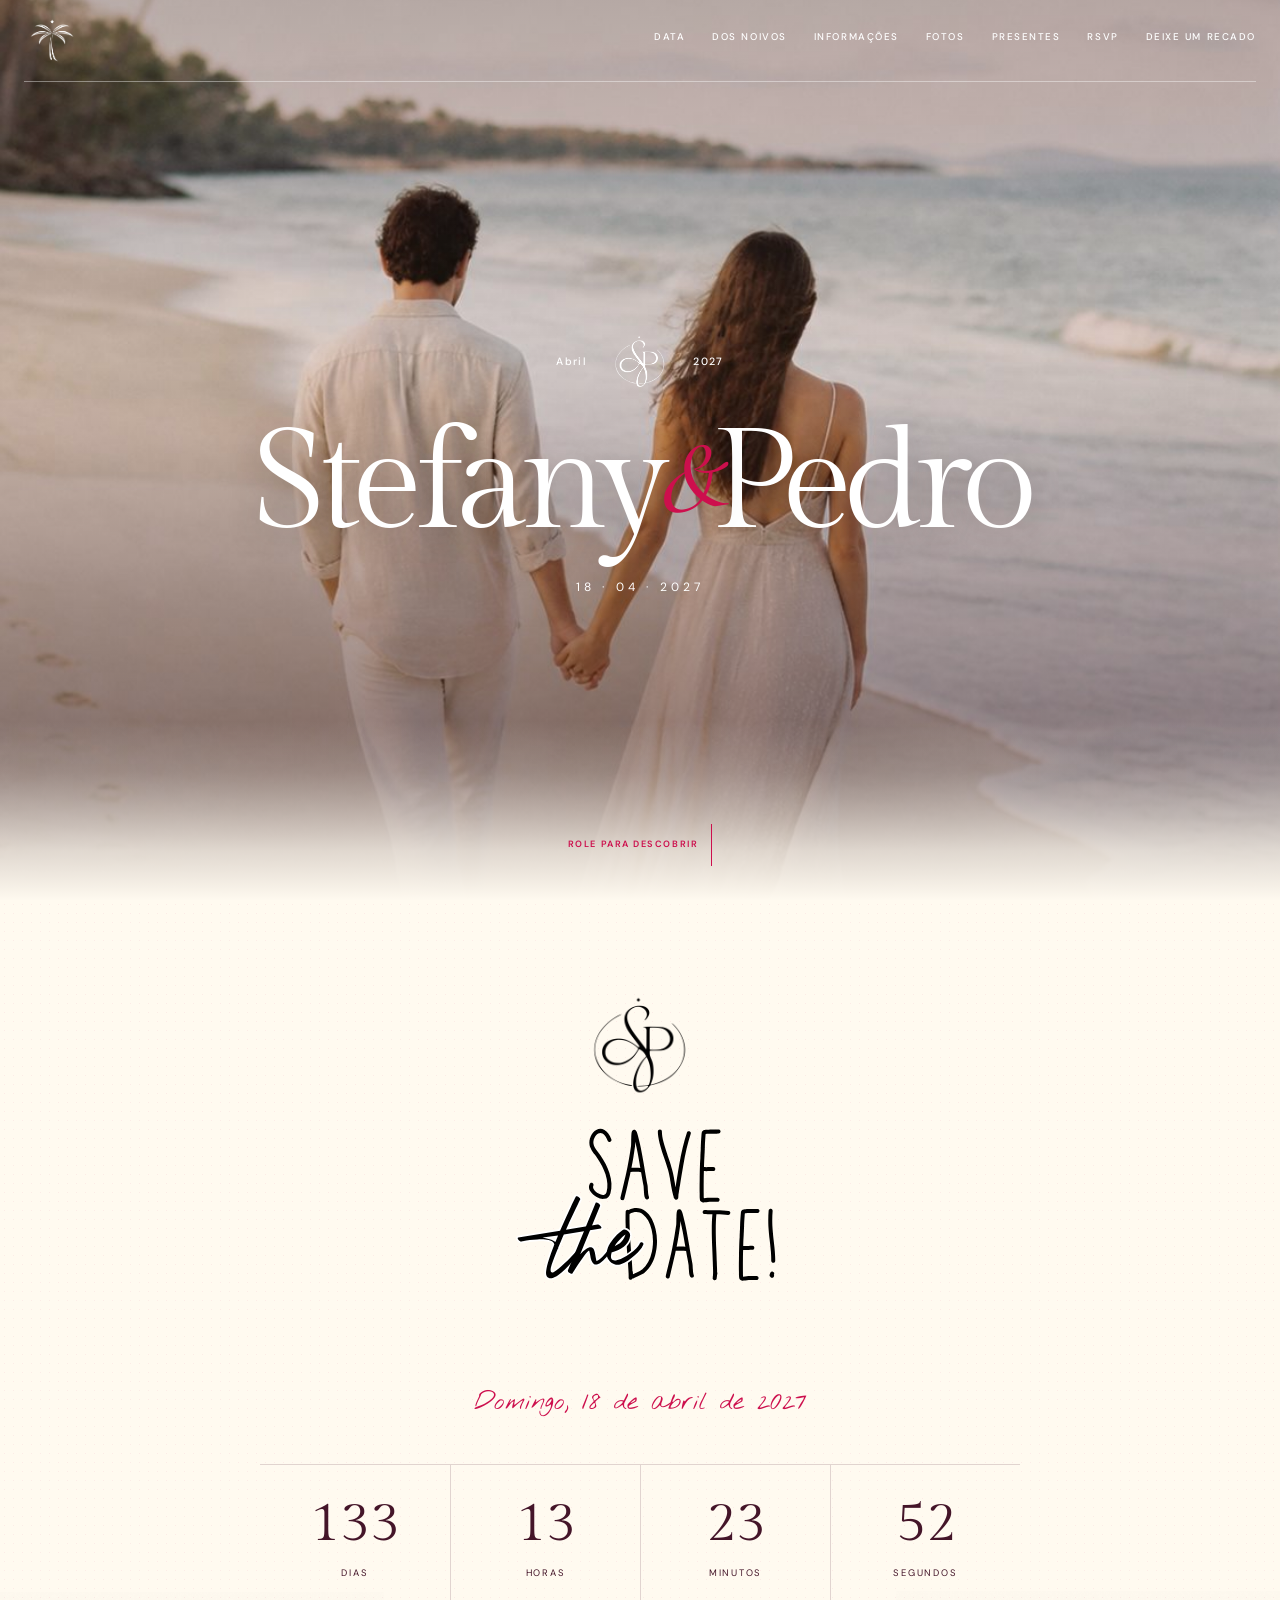
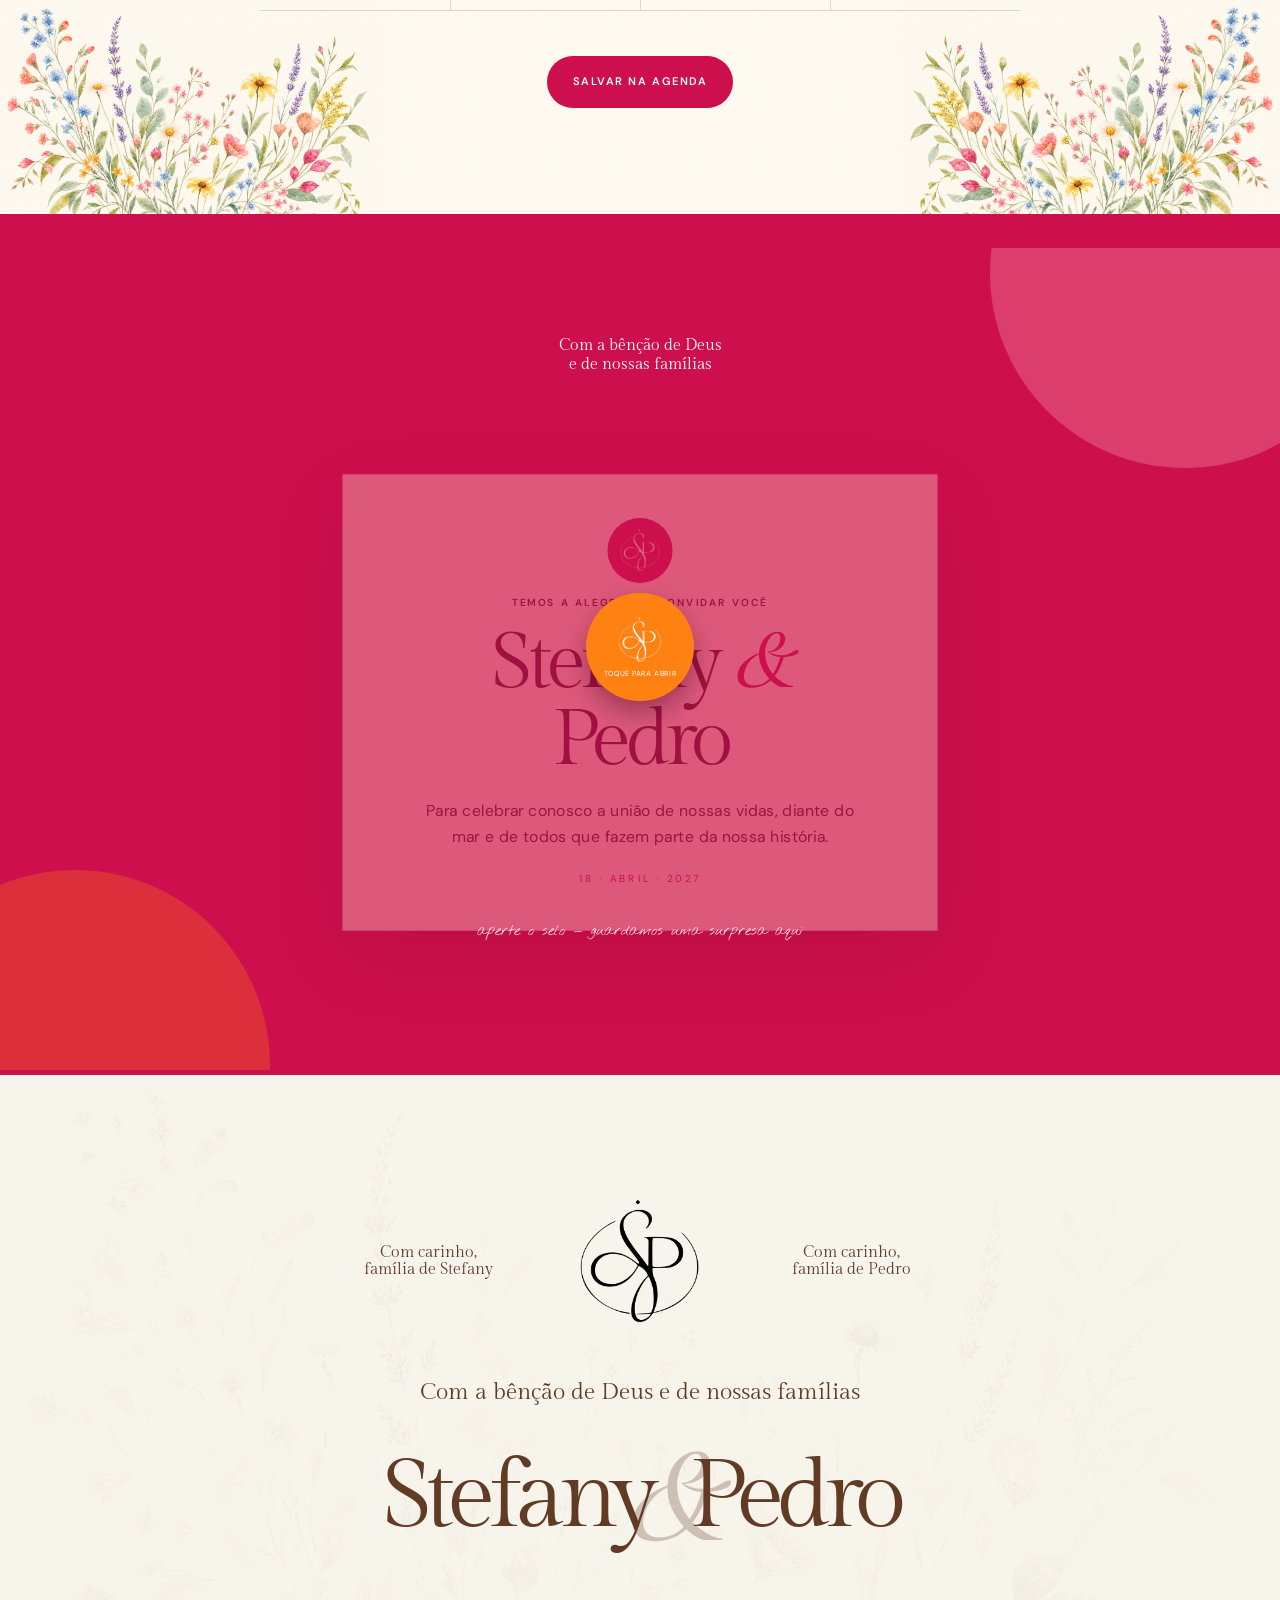
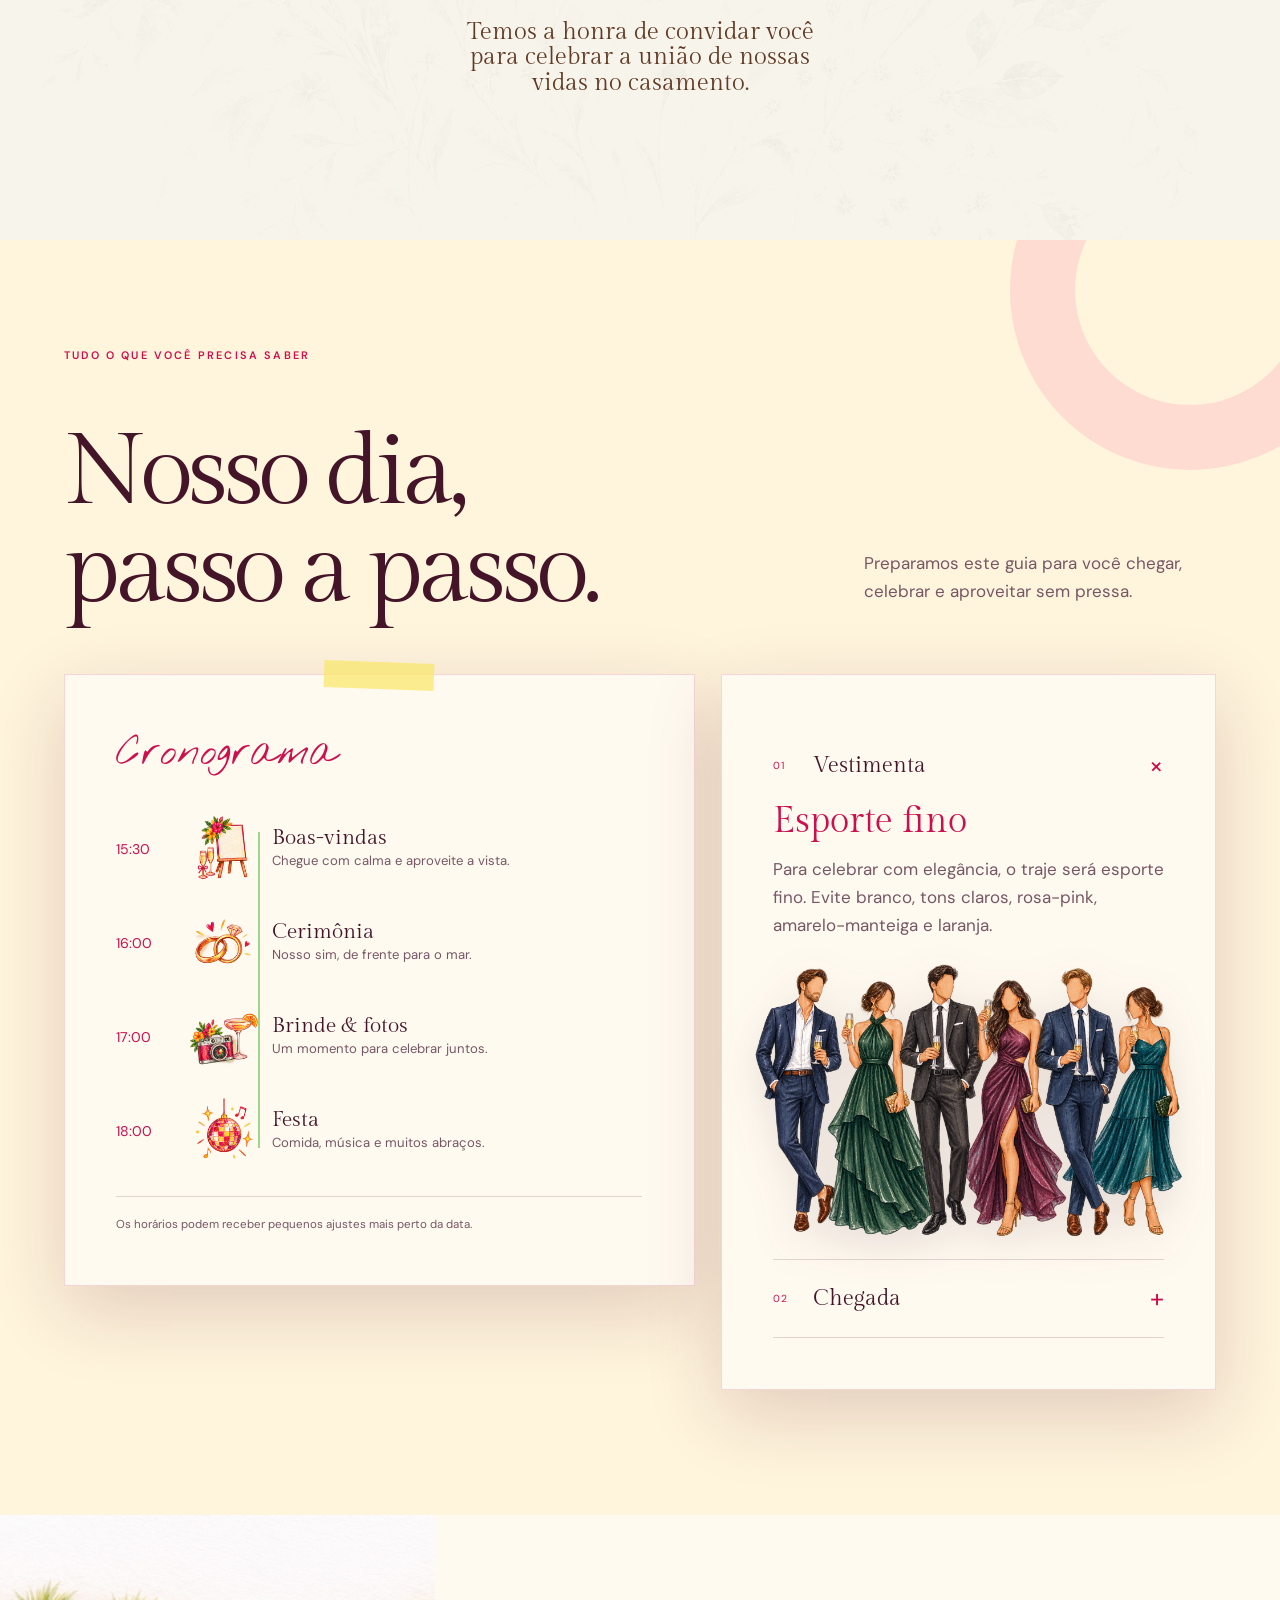
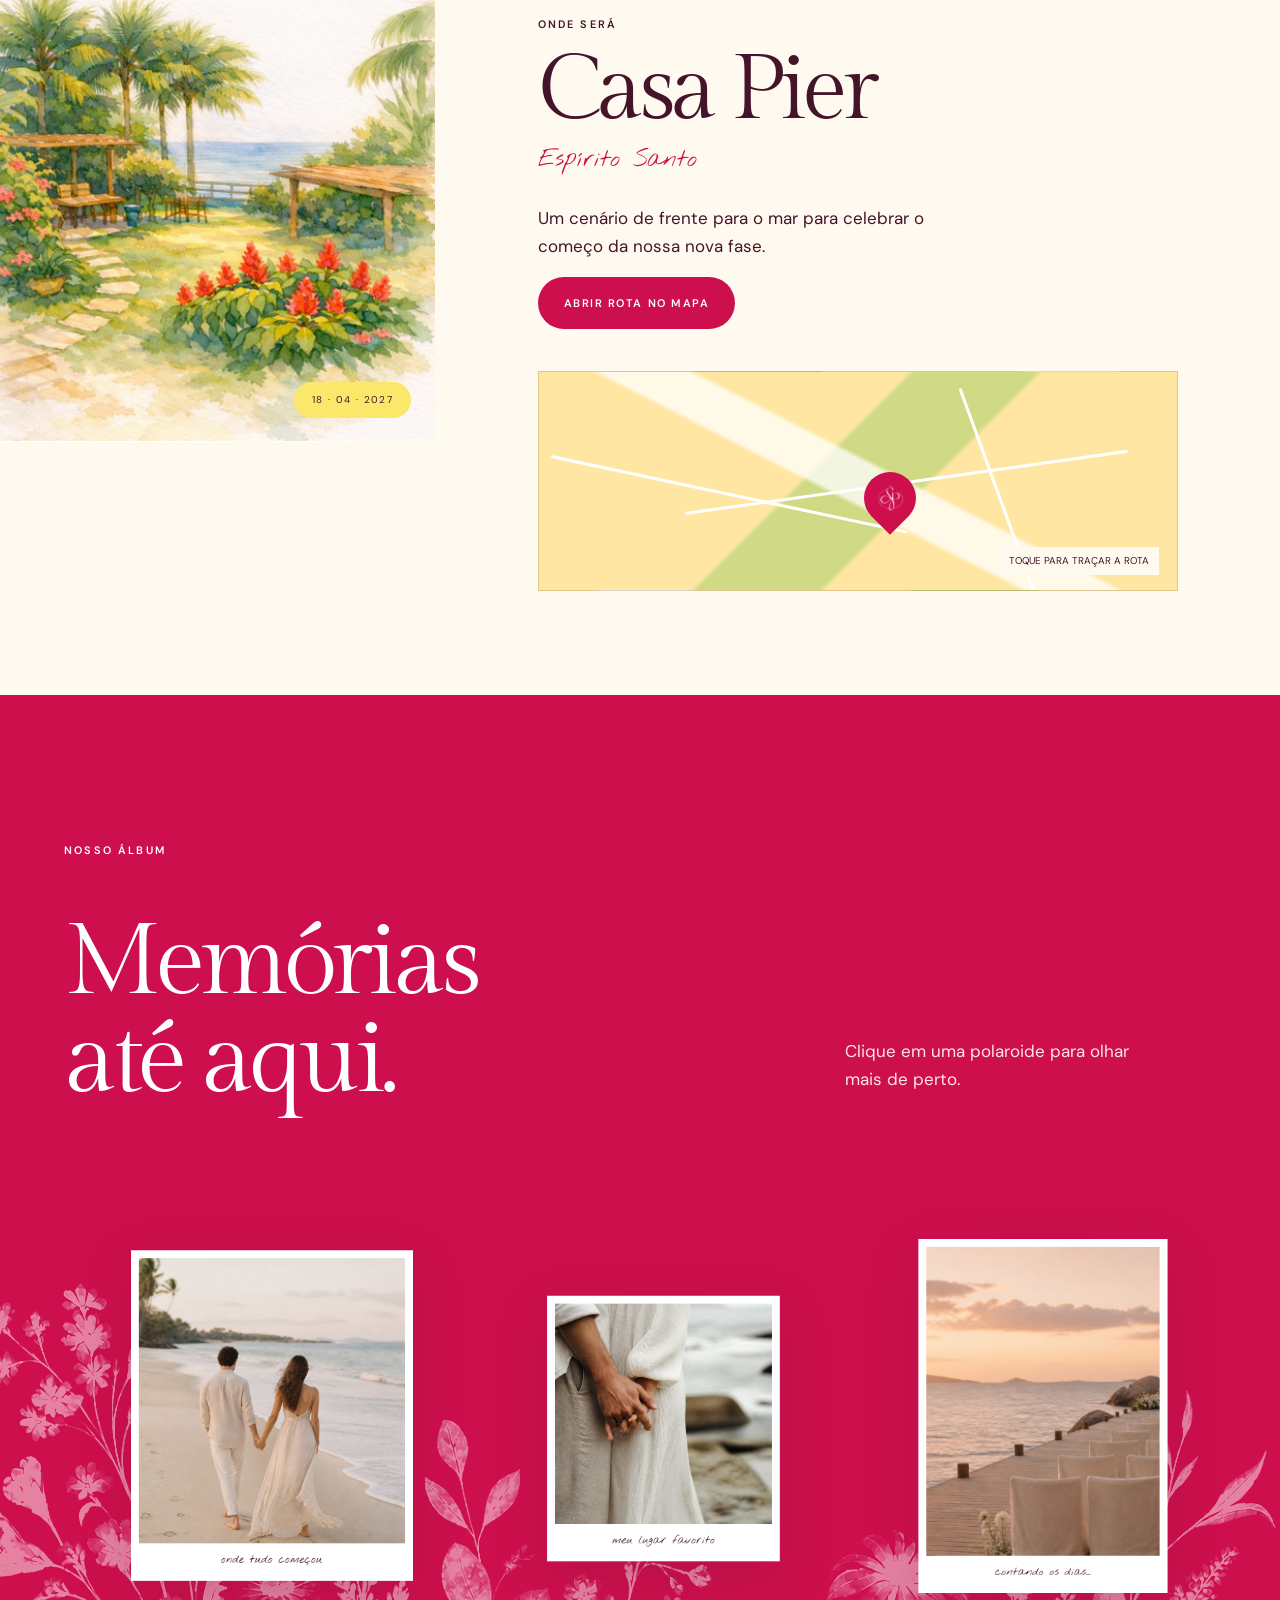
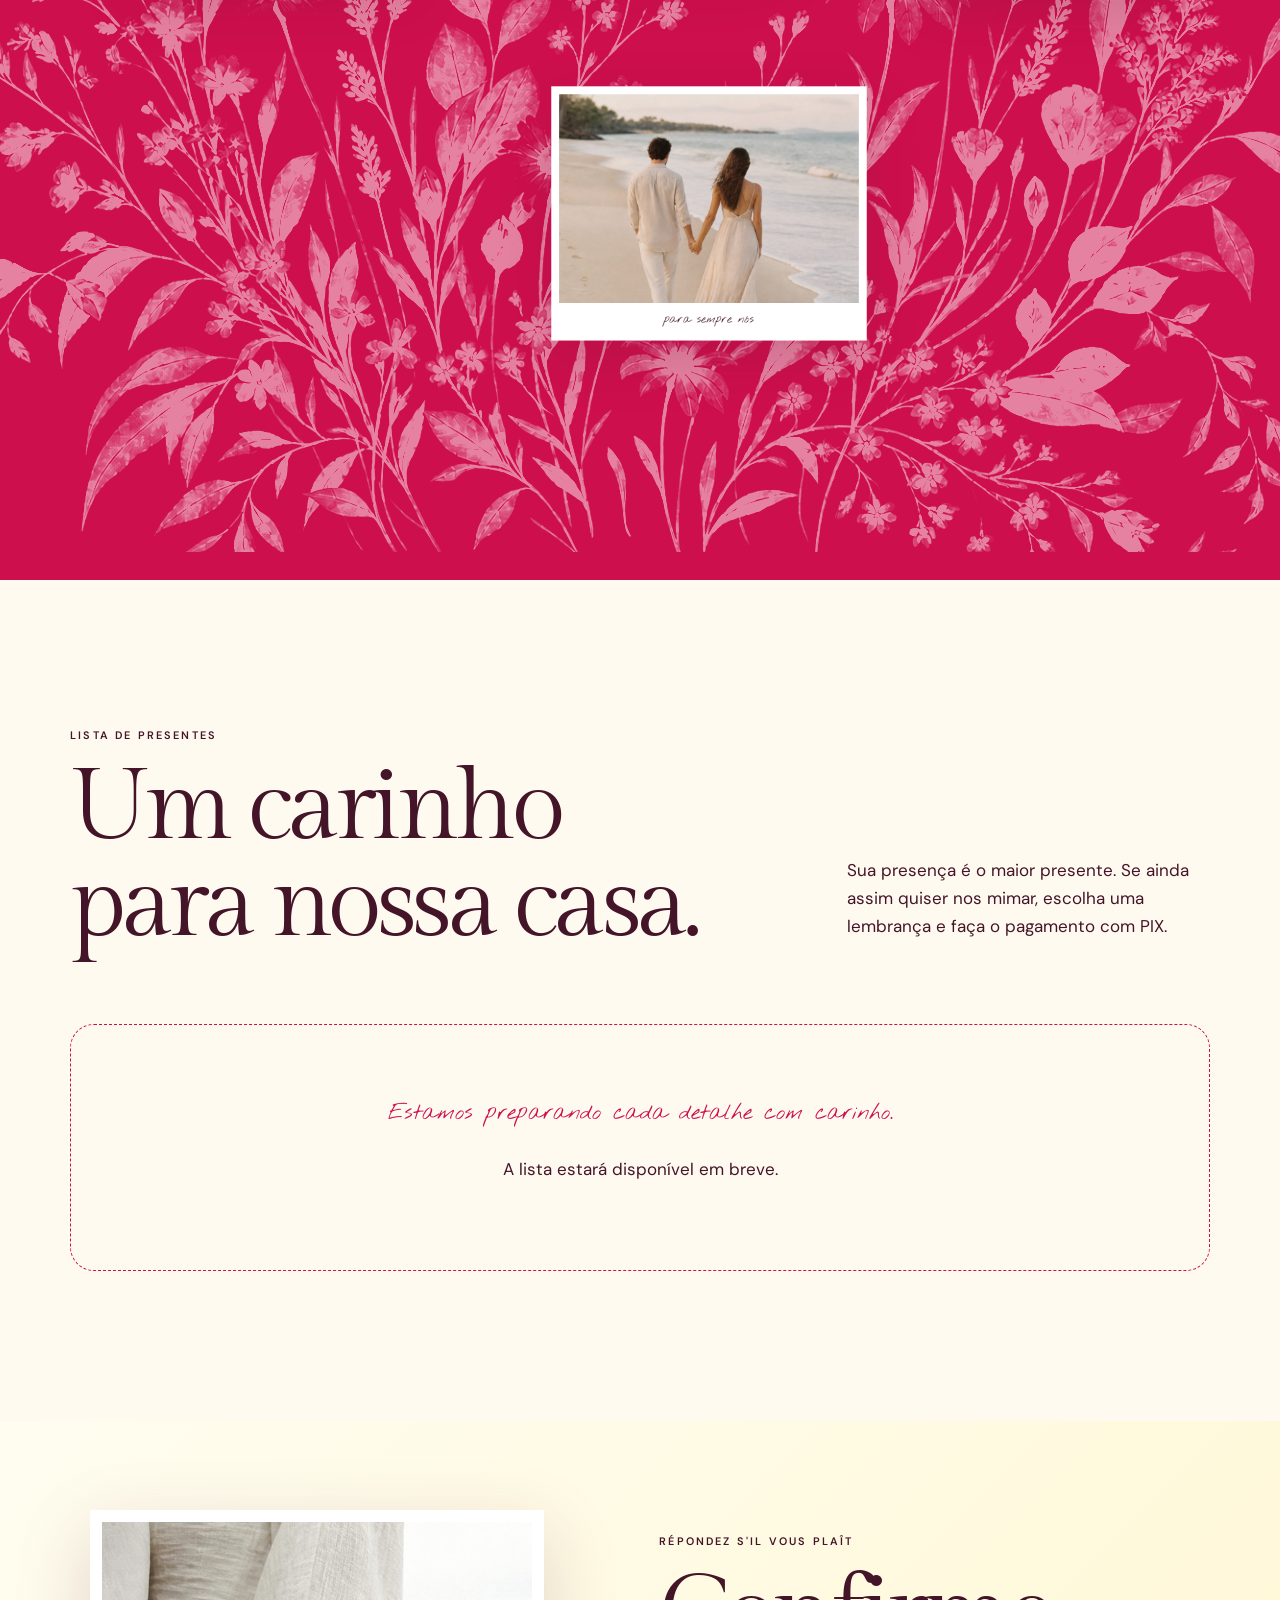
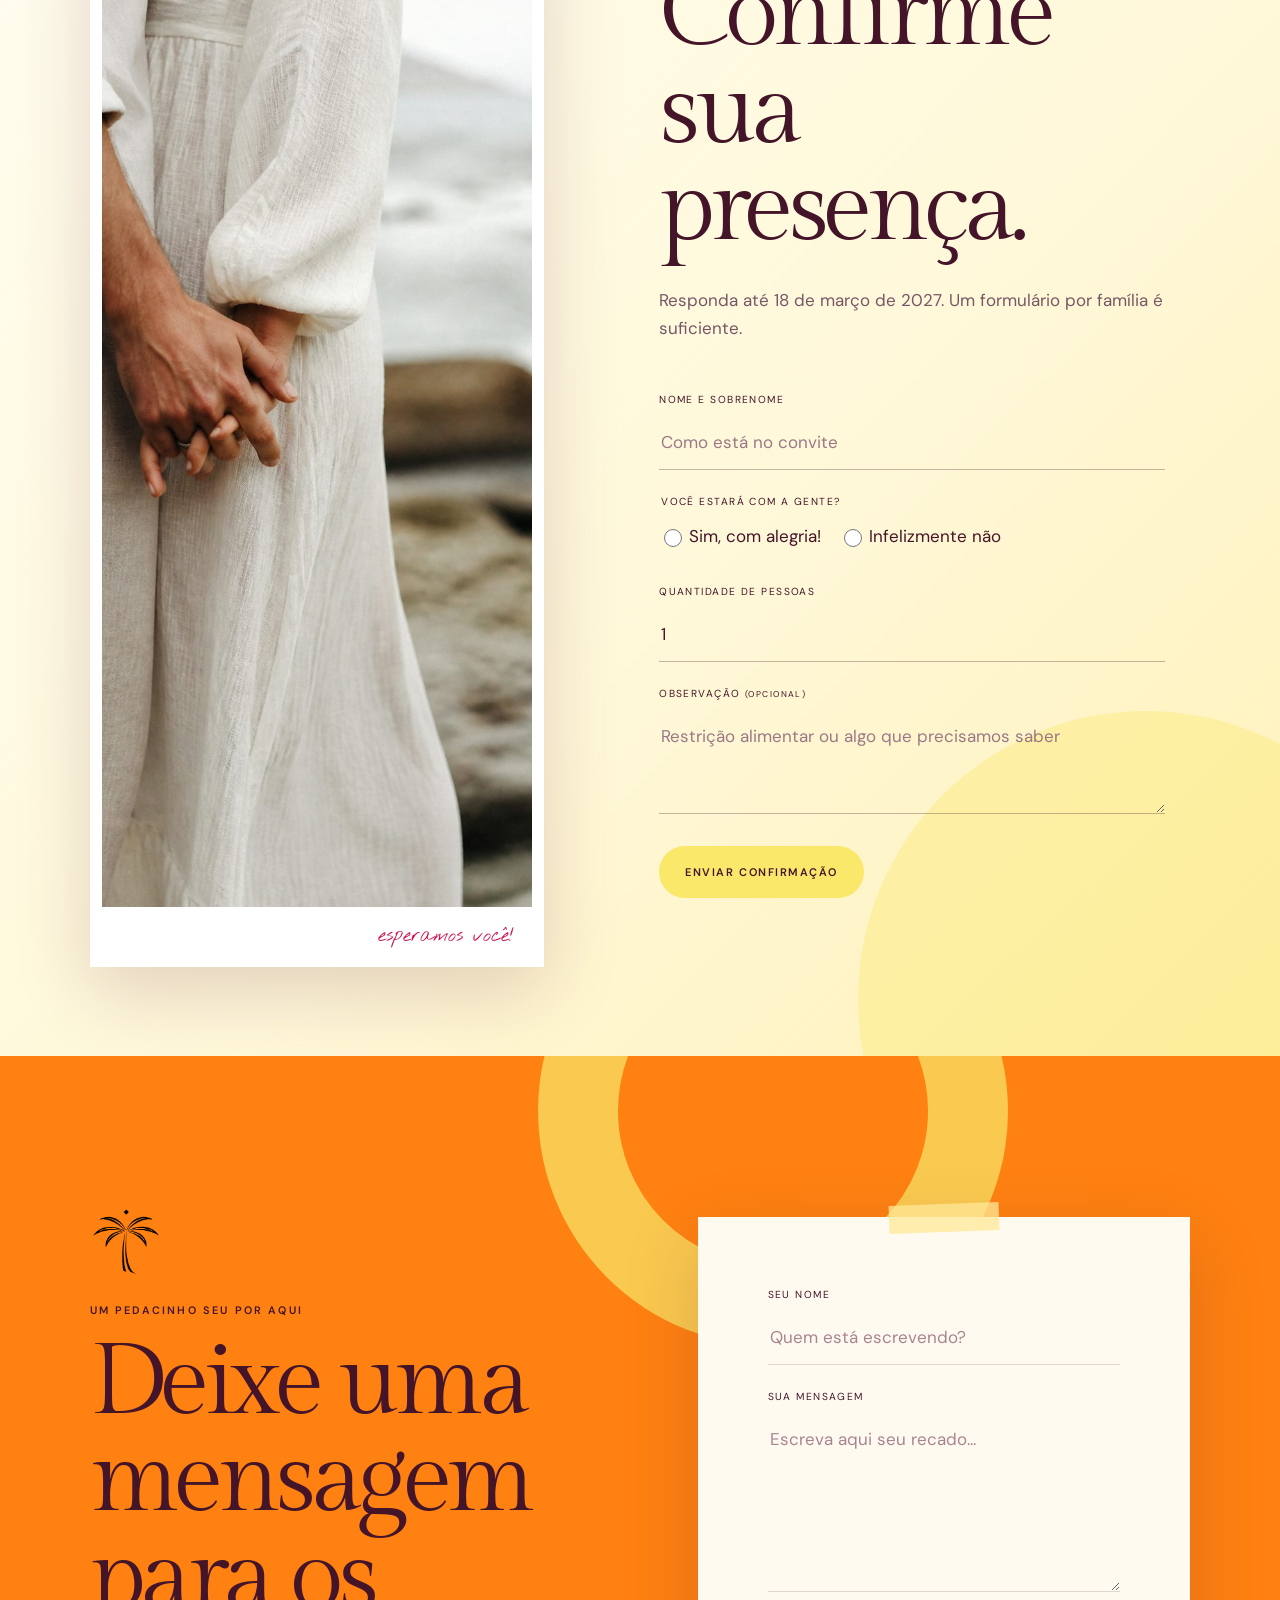
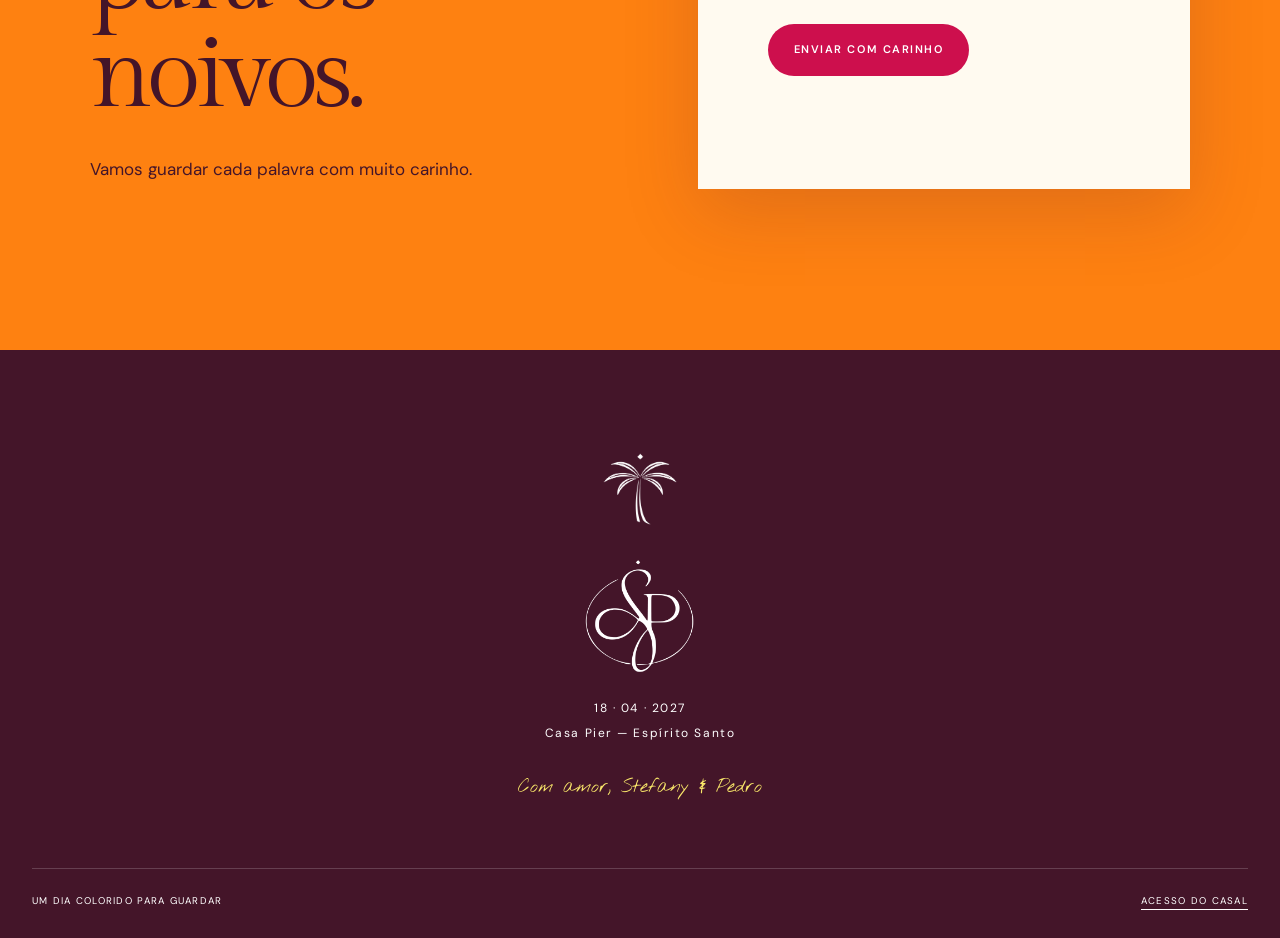
==== index.html @ adc7a35c "Atualiza arte do save the date" ====
<!DOCTYPE html>
<html lang="pt-BR">
<head>
  <meta charset="UTF-8">
  <meta name="viewport" content="width=device-width, initial-scale=1">
  <meta name="theme-color" content="#cd0f4d">
  <meta name="description" content="Convite de casamento de Stefany e Pedro — 18 de abril de 2027.">
  <title>Stefany &amp; Pedro — 18.04.2027</title>
  <link rel="preconnect" href="https://fonts.googleapis.com">
  <link rel="preconnect" href="https://fonts.gstatic.com" crossorigin>
  <link href="https://fonts.googleapis.com/css2?family=DM+Sans:wght@300;400;500;600&amp;family=Gilda+Display&amp;family=Nothing+You+Could+Do&amp;display=swap" rel="stylesheet">
  <link rel="stylesheet" href="styles.css?v=20260819-20">
</head>
<body>
  <a class="skip" href="#conteudo">Ir para o conteúdo</a>

  <nav class="site-nav" aria-label="Navegação principal">
    <a class="nav-mark" href="#inicio" aria-label="Stefany e Pedro — início"><img src="assets/identity-palm.png" alt="" aria-hidden="true"></a>
    <button class="menu-toggle" type="button" aria-expanded="false" aria-controls="nav-links" aria-label="Abrir menu"><span></span><span></span></button>
    <div class="nav-links" id="nav-links">
      <a href="#save-the-date">Data</a>
      <a href="#recados">Dos noivos</a>
      <a href="#informacoes">Informações</a>
      <a href="#galeria">Fotos</a>
      <a href="#presentes">Presentes</a>
      <a href="#rsvp">RSVP</a>
      <a href="#mensagem">Deixe um recado</a>
    </div>
  </nav>

  <main id="conteudo">
    <header class="hero" id="inicio">
      <div class="hero-media" aria-hidden="true">
        <video id="hero-video" autoplay muted loop playsinline poster="assets/hero-casal.jpg">
          <source src="assets/video-casal.mp4" type="video/mp4">
        </video>
        <img class="hero-fallback" src="assets/hero-casal.jpg" alt="">
      </div>
      <div class="hero-shade"></div>
      <div class="hero-content reveal">
        <div class="hero-year"><span>Abril</span><img class="brand-monogram hero-monogram" src="assets/monogram-sp.png" alt="Monograma de Stefany e Pedro"><span>2027</span></div>
        <h1><span>Stefany</span><i>&amp;</i><span>Pedro</span></h1>
        <p class="hero-date">18 · 04 · 2027</p>
        <button class="sound-toggle" id="sound-toggle" type="button" aria-pressed="false" hidden><span class="sound-bars" aria-hidden="true"><i></i><i></i><i></i></span><span id="sound-label">Ativar som</span></button>
      </div>
      <a class="scroll-cue" href="#save-the-date"><span>role para descobrir</span><i></i></a>
    </header>

    <section class="save-date paper-section" id="save-the-date" aria-label="Save the date">
      <img class="save-floral save-floral-left" src="assets/watercolor-wildflowers.png" alt="" aria-hidden="true" loading="lazy" decoding="async">
      <img class="save-floral save-floral-right" src="assets/watercolor-wildflowers.png" alt="" aria-hidden="true" loading="lazy" decoding="async">
      <div class="save-inner reveal">
        <img class="save-monogram" src="assets/monogram-sp.png" alt="Monograma S e P">
        <div class="save-lettering"><img src="assets/save-the-date-lettering.svg" alt="Save the date"></div>
        <p class="date-written">Domingo, 18 de abril de 2027</p>
        <div class="countdown" data-date="2027-04-18T16:00:00-03:00" aria-label="Contagem regressiva para o casamento">
          <div><strong id="count-days">000</strong><span>dias</span></div>
          <div><strong id="count-hours">00</strong><span>horas</span></div>
          <div><strong id="count-minutes">00</strong><span>minutos</span></div>
          <div><strong id="count-seconds">00</strong><span>segundos</span></div>
        </div>
        <button class="button button-wine" type="button" id="calendar-button">Salvar na agenda</button>
      </div>
    </section>

    <section class="invitation-section" aria-labelledby="convite-title">
      <div class="invite-parents reveal"><p>Com a bênção de Deus<br>e de nossas famílias</p></div>
      <div class="invitation-card reveal" id="invitation-card">
        <button class="seal" id="open-invite" type="button" aria-expanded="false" aria-controls="invite-copy"><img src="assets/monogram-sp.png" alt="" aria-hidden="true"><small>toque para abrir</small></button>
        <div class="invite-copy" id="invite-copy">
          <span class="invite-monogram-badge"><img class="brand-monogram invite-monogram" src="assets/monogram-sp.png" alt="Monograma de Stefany e Pedro"></span>
          <p class="eyebrow">Temos a alegria de convidar você</p>
          <h2 id="convite-title">Stefany <i>&amp;</i> Pedro</h2>
          <p>Para celebrar conosco a união de nossas vidas, diante do mar e de todos que fazem parte da nossa história.</p>
          <span class="invite-date">18 · abril · 2027</span>
        </div>
      </div>
      <p class="hand invite-note">aperte o selo — guardamos uma surpresa aqui</p>
    </section>

    <section class="couple-notes" id="recados" aria-labelledby="recados-title">
      <div class="formal-invitation">
        <div class="formal-families">
          <p>Com carinho,<br>família de Stefany</p>
          <img class="formal-monogram" src="assets/monogram-sp.png" alt="Monograma de Stefany e Pedro">
          <p>Com carinho,<br>família de Pedro</p>
        </div>
        <p class="formal-blessing">Com a bênção de Deus e de nossas famílias</p>
        <h2 class="formal-couple-title" id="recados-title"><span>Stefany</span><i>&amp;</i><span>Pedro</span></h2>
        <p class="formal-invite-text">Temos a honra de convidar você<br>para celebrar a união de nossas<br>vidas no casamento.</p>
      </div>
    </section>

    <section class="details" id="informacoes" aria-labelledby="info-title">
      <div class="details-header reveal"><p class="eyebrow">Tudo o que você precisa saber</p><h2 id="info-title">Nosso dia,<br>passo a passo.</h2><p>Preparamos este guia para você chegar, celebrar e aproveitar sem pressa.</p></div>
      <div class="details-grid">
        <div class="timeline reveal" aria-label="Cronograma do casamento">
          <h3>Cronograma</h3>
          <ol>
            <li><time>15:30</time><span class="timeline-doodle" aria-hidden="true"></span><div><strong>Boas-vindas</strong><span>Chegue com calma e aproveite a vista.</span></div></li>
            <li><time>16:00</time><span class="timeline-doodle" aria-hidden="true"></span><div><strong>Cerimônia</strong><span>Nosso sim, de frente para o mar.</span></div></li>
            <li><time>17:00</time><span class="timeline-doodle" aria-hidden="true"></span><div><strong>Brinde &amp; fotos</strong><span>Um momento para celebrar juntos.</span></div></li>
            <li><time>18:00</time><span class="timeline-doodle" aria-hidden="true"></span><div><strong>Festa</strong><span>Comida, música e muitos abraços.</span></div></li>
          </ol>
          <p class="schedule-note">Os horários podem receber pequenos ajustes mais perto da data.</p>
        </div>
        <div class="info-accordions reveal">
          <details open><summary><span>01</span> Vestimenta <i>+</i></summary><div><h3>Esporte fino</h3><p>Para celebrar com elegância, o traje será esporte fino. Evite branco, tons claros, rosa-pink, amarelo-manteiga e laranja.</p><img class="dress-code-art" src="assets/dress-code-watercolor.png" alt="Ilustração em aquarela de convidados usando trajes esporte fino em tons escuros" loading="lazy" decoding="async"></div></details>
          <details><summary><span>02</span> Chegada <i>+</i></summary><div><h3>Venha um pouco antes</h3><p>Recomendamos chegar com 30 minutos de antecedência para estacionar, encontrar seu lugar e aproveitar a recepção.</p></div></details>
        </div>
      </div>
    </section>

    <section class="venue" id="local" aria-labelledby="local-title">
      <div class="venue-photo reveal"><img src="assets/venue-watercolor-palms.png" alt="Aquarela tropical do local do casamento, com palmeiras, jardim e vista para o mar" loading="lazy" decoding="async"><span class="venue-tag">18 · 04 · 2027</span></div>
      <div class="venue-copy reveal">
        <p class="eyebrow">Onde será</p><h2 id="local-title">Casa Pier</h2><p class="venue-place">Espírito Santo</p><p>Um cenário de frente para o mar para celebrar o começo da nossa nova fase.</p>
        <a class="button button-wine" href="https://www.google.com/maps/search/?api=1&amp;query=Casa+Pier+Esp%C3%ADrito+Santo" target="_blank" rel="noopener">Abrir rota no mapa</a>
        <a class="map-preview" href="https://www.google.com/maps/search/?api=1&amp;query=Casa+Pier+Esp%C3%ADrito+Santo" target="_blank" rel="noopener" aria-label="Abrir Casa Pier no Google Maps"><span class="map-pin"><img src="assets/monogram-sp.png" alt="" aria-hidden="true"></span><span class="map-line line-a"></span><span class="map-line line-b"></span><span class="map-line line-c"></span><small>Toque para traçar a rota</small></a>
      </div>
    </section>

    <section class="gallery" id="galeria" aria-labelledby="gallery-title">
      <div class="gallery-heading reveal"><p class="eyebrow">Nosso álbum</p><h2 id="gallery-title">Memórias<br>até aqui.</h2><p>Clique em uma polaroide para olhar mais de perto.</p></div>
      <div class="polaroid-wall" id="polaroid-wall">
        <img class="gallery-watercolor" src="assets/watercolor-wildflowers.png" alt="" aria-hidden="true" loading="lazy" decoding="async">
        <figure class="polaroid p1" tabindex="0" data-lightbox="assets/hero-casal.jpg" data-caption="Um passeio, uma vida inteira pela frente"><img src="assets/hero-casal.jpg" alt="Casal caminhando na praia"><figcaption>onde tudo começou</figcaption></figure>
        <figure class="polaroid p2" tabindex="0" data-lightbox="assets/detalhe-casal.jpg" data-caption="Os pequenos gestos que guardamos"><img src="assets/detalhe-casal.jpg" alt="Mãos do casal entrelaçadas"><figcaption>meu lugar favorito</figcaption></figure>
        <figure class="polaroid p3" tabindex="0" data-lightbox="assets/casa-pier.jpg" data-caption="O mar que será testemunha do nosso sim"><img src="assets/casa-pier.jpg" alt="Vista do mar na Casa Pier"><figcaption>contando os dias...</figcaption></figure>
        <figure class="polaroid p4" tabindex="0" data-lightbox="assets/hero-casal.jpg" data-caption="Lado a lado, do nosso jeito"><img src="assets/hero-casal.jpg" alt="Casal junto ao mar"><figcaption>para sempre nós</figcaption></figure>
      </div>
    </section>

    <section class="gifts" id="presentes" aria-labelledby="gifts-title">
      <div class="gifts-heading reveal"><div><p class="eyebrow">Lista de presentes</p><h2 id="gifts-title">Um carinho<br>para nossa casa.</h2></div><p>Sua presença é o maior presente. Se ainda assim quiser nos mimar, escolha uma lembrança e faça o pagamento com PIX.</p></div>
      <div class="grid-presentes" id="container-presentes" aria-live="polite"></div>
    </section>

    <section class="rsvp" id="rsvp" aria-labelledby="rsvp-title">
      <div class="rsvp-photo reveal"><img src="assets/detalhe-casal.jpg" alt="Detalhe afetivo das mãos do casal"><span class="hand">esperamos você!</span></div>
      <div class="rsvp-copy reveal">
        <p class="eyebrow">Répondez s'il vous plaît</p><h2 id="rsvp-title">Confirme sua presença.</h2><p>Responda até 18 de março de 2027. Um formulário por família é suficiente.</p>
        <form id="rsvp-form" class="pretty-form">
          <label for="rsvp-name">Nome e sobrenome</label><input id="rsvp-name" name="name" type="text" autocomplete="name" maxlength="120" required placeholder="Como está no convite">
          <fieldset><legend>Você estará com a gente?</legend><label class="choice"><input type="radio" name="attendance" value="sim" required><span>Sim, com alegria!</span></label><label class="choice"><input type="radio" name="attendance" value="nao"><span>Infelizmente não</span></label></fieldset>
          <label for="rsvp-guests">Quantidade de pessoas</label><input id="rsvp-guests" name="guest_count" type="number" min="1" max="12" value="1" required>
          <label for="rsvp-note">Observação <small>(opcional)</small></label><textarea id="rsvp-note" name="note" maxlength="500" placeholder="Restrição alimentar ou algo que precisamos saber"></textarea>
          <input class="honeypot" name="website" type="text" tabindex="-1" autocomplete="off" aria-hidden="true">
          <button class="button button-yellow" type="submit">Enviar confirmação</button><p class="form-status" id="rsvp-status" role="status" aria-live="polite"></p>
        </form>
      </div>
    </section>

    <section class="message-section" id="mensagem" aria-labelledby="message-title">
      <div class="message-heading reveal"><img class="identity-palm" src="assets/identity-palm.png" alt="" aria-hidden="true"><p class="eyebrow">Um pedacinho seu por aqui</p><h2 id="message-title">Deixe uma mensagem<br>para os noivos.</h2><p>Vamos guardar cada palavra com muito carinho.</p></div>
      <form id="message-form" class="message-card reveal"><span class="tape" aria-hidden="true"></span><label for="message-name">Seu nome</label><input id="message-name" name="name" type="text" maxlength="120" required placeholder="Quem está escrevendo?"><label for="message-text">Sua mensagem</label><textarea id="message-text" name="message" maxlength="1200" required placeholder="Escreva aqui seu recado..."></textarea><input class="honeypot" name="website" type="text" tabindex="-1" autocomplete="off" aria-hidden="true"><button class="button button-wine" type="submit">Enviar com carinho</button><p class="form-status" id="message-status" role="status" aria-live="polite"></p></form>
    </section>
  </main>

  <footer class="site-footer">
    <img class="footer-palm" src="assets/identity-palm.png" alt=""><img class="footer-monogram" src="assets/monogram-sp.png" alt="Monograma de Stefany e Pedro"><p>18 · 04 · 2027</p><p>Casa Pier — Espírito Santo</p><p class="hand">Com amor, Stefany &amp; Pedro</p>
    <div class="footer-meta"><span>Um dia colorido para guardar</span><button class="admin-open" type="button" onclick="toggleAdmin()" aria-controls="painel-admin" aria-expanded="false">Acesso do casal</button></div>
  </footer>

  <div id="lightbox" class="lightbox" role="dialog" aria-modal="true" aria-label="Foto ampliada" hidden><button class="lightbox-close" type="button" aria-label="Fechar foto">×</button><figure><img id="lightbox-image" src="" alt=""><figcaption id="lightbox-caption"></figcaption></figure></div>
  <div id="modal-pagamento" class="modal-overlay" role="dialog" aria-modal="true" aria-labelledby="checkout-title" hidden>
    <div class="modal-content"><button class="modal-close" type="button" onclick="fecharModal()" aria-label="Fechar pagamento">×</button><img class="brand-monogram checkout-monogram" src="assets/monogram-sp.png" alt="Monograma de Stefany e Pedro"><h2 id="checkout-title">Obrigado pelo carinho</h2><p id="resumo-compra"></p>
      <div id="area-pix"><p class="eyebrow">Pagamento via PIX</p><p>Escaneie o QR Code no aplicativo do seu banco.</p><img id="qr-code-img" class="qr-code-img" src="" alt="QR Code PIX"><p id="aviso-valor-pix"></p><p>Ou use o PIX Copia e Cola:</p><button class="button button-wine" type="button" onclick="copiarPix()">Copiar código PIX</button></div>
      <div id="area-cartao" hidden><p>Prefere pagar com cartão?</p><a id="btn-link-pagamento" class="button button-wine" href="#" target="_blank" rel="noopener">Pagar com cartão</a></div>
    </div>
  </div>

  <section id="painel-admin" class="admin-panel" aria-labelledby="admin-title" hidden>
    <div class="admin-inner">
      <div class="admin-header"><div><h2 id="admin-title">Painel do casal</h2><p>Presentes, PIX, confirmações e mensagens em um só lugar.</p></div><button class="button admin-close" type="button" onclick="toggleAdmin()">Fechar painel</button></div>
      <div class="admin-grid">
        <section class="admin-card wide"><h3>Acesso seguro</h3><div id="admin-desconectado"><p>Entre com o usuário administrador do Supabase.</p><form id="form-admin-login" class="admin-login"><div><label for="admin-email">E-mail</label><input type="email" id="admin-email" autocomplete="username" required></div><div><label for="admin-senha">Senha</label><input type="password" id="admin-senha" autocomplete="current-password" required></div><button class="button" type="submit">Entrar</button></form></div><div id="admin-conectado" class="admin-session" hidden><p>Conectado como <strong id="admin-email-logado"></strong></p><button class="button" type="button" onclick="sairAdmin()">Sair</button></div><p id="admin-auth-status" class="admin-status" role="status"></p></section>
        <section class="admin-card"><h3>PIX global</h3><label for="config-pix">Código PIX Copia e Cola</label><input type="text" id="config-pix"><button class="button" id="btn-salvar-pix" type="button" onclick="salvarPix()" disabled>Salvar PIX</button><p id="pix-admin-status" class="admin-status"></p></section>
        <section class="admin-card"><h3 id="titulo-form-presente">Novo presente</h3><form id="form-add-presente"><label for="nome-prod">Nome</label><input type="text" id="nome-prod" required><label for="valor-prod">Valor total</label><input type="number" id="valor-prod" min="0.01" step="0.01" required><label for="cotas-prod">Cotas</label><input type="number" id="cotas-prod" min="1" required><label for="link-pgto-prod">Link do produto</label><input type="url" id="link-pgto-prod"><label for="imagem-prod">Imagem manual</label><input type="url" id="imagem-prod"><div id="image-preview-admin" class="image-preview-admin" hidden><img id="image-preview-admin-img" src="" alt="Prévia"><span id="image-preview-admin-text"></span></div><div class="admin-form-actions"><button class="button" id="btn-salvar-presente" type="submit" disabled>Publicar presente</button><button class="button" id="btn-cancelar-edicao" type="button" onclick="cancelarEdicaoPresente()" hidden>Cancelar</button></div><p id="presente-admin-status" class="admin-status"></p></form><div id="lista-admin-presentes"></div></section>
        <section class="admin-card wide"><div class="admin-list-header"><h3>Confirmações</h3><button class="button" type="button" onclick="carregarRespostasAdmin()">Atualizar</button></div><div id="lista-admin-rsvp"><p>Entre para carregar.</p></div></section>
        <section class="admin-card wide"><div class="admin-list-header"><h3>Mensagens recebidas</h3><button class="button" type="button" onclick="carregarMensagensAdmin()">Atualizar</button></div><div id="lista-admin-mensagens"><p>Entre para carregar.</p></div></section>
      </div>
    </div>
  </section>

  <script src="app.js?v=20260819-20"></script>
</body>
</html>
---- styles.css ----
:root{
  --pink:#ffb3bd;--yellow:#fae86a;--green:#43b02a;--orange:#fe8111;--wine:#cd0f4d;
  --paper:#fffaf0;--cream:#fff4dc;--ink:#441529;--white:#fff;--muted:#765766;
  --display:'Gilda Display',Georgia,serif;--sans:'DM Sans',Arial,sans-serif;--hand:'Nothing You Could Do',cursive;
  --shadow:0 24px 70px rgba(92,25,52,.18);--line:rgba(68,21,41,.16)
}
*,*:before,*:after{box-sizing:border-box}
html{scroll-behavior:smooth;scroll-padding-top:80px}
body{margin:0;background:var(--paper);color:var(--ink);font:400 17px/1.65 var(--sans);overflow-x:hidden}
body.modal-open{overflow:hidden}
img,video,svg{display:block;max-width:100%}
button,input,textarea{font:inherit}button,a{-webkit-tap-highlight-color:transparent}
h1,h2,h3,p{margin-top:0}h1,h2,h3{font-family:var(--display);font-weight:400;line-height:.98}
a{color:inherit}::selection{background:var(--pink);color:var(--ink)}
[hidden]{display:none!important}
.skip{position:fixed;top:10px;left:10px;z-index:9999;padding:10px 16px;background:var(--ink);color:#fff;transform:translateY(-150%)}.skip:focus{transform:none}
.eyebrow{margin-bottom:18px;font:600 .68rem/1 var(--sans);letter-spacing:.2em;text-transform:uppercase}
.hand{font-family:var(--hand)}
.button{display:inline-flex;min-height:52px;align-items:center;justify-content:center;padding:14px 26px;border:0;border-radius:999px;font:600 .69rem/1 var(--sans);letter-spacing:.14em;text-decoration:none;text-transform:uppercase;cursor:pointer;transition:transform .25s,box-shadow .25s,background .25s}.button:hover,.button:focus-visible{transform:translateY(-3px);box-shadow:0 12px 26px rgba(68,21,41,.16)}.button-wine{background:var(--wine);color:#fff}.button-yellow{background:var(--yellow);color:var(--ink)}

/* Navigation */
.site-nav{position:absolute;inset:0 0 auto;z-index:1000;display:flex;width:min(calc(100% - 48px),1400px);height:82px;margin:auto;align-items:center;justify-content:space-between;border-bottom:1px solid rgba(255,255,255,.4);color:#fff}
.nav-mark{display:grid;width:56px;height:56px;place-items:center;text-decoration:none}.nav-mark img{width:46px;height:46px;object-fit:contain;filter:invert(1) brightness(2);transition:transform .3s}.nav-mark:hover img,.nav-mark:focus-visible img{transform:translateY(-2px) rotate(-4deg)}
.nav-links{display:flex;align-items:center;gap:clamp(15px,2.1vw,34px)}.nav-links a{font:500 .61rem var(--sans);letter-spacing:.16em;text-decoration:none;text-transform:uppercase}.nav-links a:after{display:block;width:0;height:2px;margin-top:6px;background:var(--yellow);content:'';transition:width .25s}.nav-links a:hover:after,.nav-links a:focus-visible:after{width:100%}
.menu-toggle{display:none;width:46px;height:46px;padding:0;border:0;background:none}.menu-toggle span{display:block;width:25px;height:1px;margin:7px auto;background:currentColor;transition:.25s}.menu-toggle.open span:first-child{transform:translateY(4px) rotate(45deg)}.menu-toggle.open span:last-child{transform:translateY(-4px) rotate(-45deg)}

/* Hero */
.hero{position:relative;display:grid;min-height:100svh;place-items:center;isolation:isolate;overflow:hidden;color:#fff}
.hero:after{position:absolute;right:0;bottom:-1px;left:0;z-index:-1;height:clamp(145px,20vh,220px);background:linear-gradient(180deg,rgba(255,250,240,0),rgba(255,250,240,.22) 28%,rgba(255,250,240,.78) 72%,var(--paper) 100%);content:'';pointer-events:none}
.hero-media,.hero-shade{position:absolute;inset:0}.hero-media{z-index:-3;background:#7d5c4c}.hero-media video,.hero-fallback{width:100%;height:100%;object-fit:cover}.hero-fallback{position:absolute;inset:0;z-index:-1}.video-ready .hero-fallback{opacity:0}.hero-shade{z-index:-2;background:linear-gradient(180deg,rgba(31,9,19,.25),rgba(31,9,19,.05) 40%,rgba(31,9,19,.56))}
.hero-content{padding:120px 24px 90px;text-align:center}.hero-year{display:flex;align-items:center;justify-content:center;gap:24px;margin-bottom:25px;font:500 .66rem var(--sans);letter-spacing:.13em}.brand-monogram{display:block;object-fit:contain}.hero-monogram{width:58px;height:58px;filter:invert(1)}.invite-monogram,.checkout-monogram{width:66px;height:66px;margin:0 auto 20px;filter:invert(16%) sepia(79%) saturate(3067%) hue-rotate(326deg) brightness(89%)}
.hero h1{display:flex;align-items:center;justify-content:center;margin:0;font-size:clamp(4.7rem,11vw,10rem);letter-spacing:-.065em;text-shadow:0 5px 35px rgba(0,0,0,.25)}.hero h1 i{z-index:1;margin:0 -.12em;color:var(--wine);font:clamp(4.3rem,9vw,8.4rem)/1 var(--hand);transform:rotate(-8deg)}.hero-date{margin:24px 0 0;font-size:.75rem;letter-spacing:.35em}.sound-toggle{display:inline-flex;align-items:center;gap:10px;margin-top:35px;padding:9px 14px;border:1px solid rgba(255,255,255,.6);border-radius:99px;background:rgba(0,0,0,.15);color:#fff;font-size:.62rem;letter-spacing:.13em;text-transform:uppercase;cursor:pointer;backdrop-filter:blur(8px)}
.sound-bars{display:flex;height:12px;align-items:end;gap:2px}.sound-bars i{display:block;width:2px;height:6px;background:currentColor}.sound-toggle[aria-pressed=true] .sound-bars i{animation:sound .7s infinite alternate}.sound-toggle[aria-pressed=true] .sound-bars i:nth-child(2){animation-delay:.2s}.sound-toggle[aria-pressed=true] .sound-bars i:nth-child(3){animation-delay:.4s}@keyframes sound{to{height:12px}}
.scroll-cue{position:absolute;bottom:34px;z-index:1;display:flex;align-items:center;gap:13px;color:var(--wine);font-size:.57rem;font-weight:600;letter-spacing:.17em;text-decoration:none;text-transform:uppercase}.scroll-cue i{display:block;width:1px;height:42px;background:var(--wine);animation:scroll 1.6s infinite}@keyframes scroll{50%{transform:scaleY(.45);transform-origin:top}}

/* Save the date */
.paper-section{background-color:var(--paper);background-image:radial-gradient(rgba(205,15,77,.055) .8px,transparent .8px);background-size:9px 9px}
.save-date{position:relative;min-height:860px;padding:92px 24px 140px;overflow:hidden;text-align:center}.save-date:after{position:absolute;right:0;bottom:0;left:0;z-index:2;height:34px;background:var(--wine);content:''}.save-inner{position:relative;z-index:3;width:min(100%,870px);margin:auto}.identity-palm{width:72px;margin:0 auto 28px;filter:invert(16%) sepia(79%) saturate(3067%) hue-rotate(326deg) brightness(89%)}.save-monogram{width:108px;height:108px;margin:0 auto 16px;object-fit:contain;filter:none}.save-lettering{width:clamp(230px,22vw,285px);aspect-ratio:262/223;margin:0 auto 30px;overflow:hidden}.save-lettering img{width:113.6%;max-width:none;height:auto;transform:translateY(-27%)}.save-date h2,.section-heading h2,.details h2,.gallery h2,.gifts h2,.rsvp h2,.message-section h2{font-size:clamp(3.2rem,7.8vw,7.2rem);letter-spacing:-.055em}.save-date h2{margin-bottom:28px}.date-written{margin-bottom:45px;color:var(--wine);font:clamp(1.15rem,2vw,1.55rem) var(--hand)}
.countdown{display:grid;grid-template-columns:repeat(4,1fr);width:min(100%,760px);margin:0 auto 45px;border-top:1px solid var(--line);border-bottom:1px solid var(--line)}.countdown div{position:relative;padding:26px 12px}.countdown div+div{border-left:1px solid var(--line)}.countdown strong{display:block;font:clamp(2rem,4.3vw,4rem) var(--display);font-variant-numeric:tabular-nums}.countdown span{font-size:.59rem;letter-spacing:.19em;text-transform:uppercase}
.save-floral{position:absolute;bottom:0;z-index:1;width:clamp(340px,30vw,510px);height:clamp(300px,28vw,430px);object-fit:contain;mix-blend-mode:multiply;opacity:.92;pointer-events:none;user-select:none}.save-floral-left{left:0;object-position:left bottom}.save-floral-right{right:0;object-position:right bottom;transform:scaleX(-1)}

/* Interactive invitation */
.invitation-section{position:relative;min-height:760px;padding:88px 24px 112px;background:var(--wine);color:#fff;overflow:hidden;text-align:center}.invitation-section:before,.invitation-section:after{position:absolute;border-radius:50%;content:'';opacity:.28}.invitation-section:before{top:-170px;right:-100px;width:390px;height:390px;background:var(--pink)}.invitation-section:after{bottom:-190px;left:-120px;width:390px;height:390px;background:var(--orange)}.invite-parents{position:relative;z-index:2;margin-bottom:28px;color:#fff;font:1rem var(--display)}
.invitation-card{position:relative;z-index:3;width:min(92vw,640px);min-height:420px;margin:auto;perspective:1200px}.invite-copy{display:grid;min-height:420px;padding:46px clamp(28px,7vw,68px);border:1px solid rgba(68,21,41,.12);background:var(--cream);color:var(--ink);box-shadow:0 28px 80px rgba(50,4,24,.34);place-content:center;transition:transform .8s cubic-bezier(.2,.7,.2,1),opacity .5s;transform:translateY(55px) scale(.93);opacity:.32}.invitation-card.open .invite-copy{transform:none;opacity:1}.invite-monogram-badge{display:grid;width:70px;height:70px;margin:0 auto 16px;border-radius:50%;background:var(--wine);place-items:center}.invite-monogram-badge .invite-monogram{width:50px;height:50px;margin:0;filter:invert(1)}.invite-copy h2{margin:0 0 20px;font-size:clamp(3rem,7vw,5.3rem);letter-spacing:-.07em}.invite-copy h2 i{color:var(--wine);font-family:var(--hand)}.invite-copy>p:not(.eyebrow){max-width:470px;margin:0 auto 22px}.invite-date{color:var(--wine);font-size:.68rem;letter-spacing:.27em;text-transform:uppercase}
.seal{position:absolute;top:50%;left:50%;z-index:5;display:grid;width:108px;height:108px;padding:12px;border:0;border-radius:50%;background:var(--orange);box-shadow:0 12px 24px rgba(50,4,24,.36);color:#fff;place-content:center;cursor:pointer;transform:translate(-50%,-50%);transition:.7s cubic-bezier(.2,.7,.2,1)}.seal img{width:50px;height:50px;margin:auto;filter:invert(1)}.seal small{margin-top:3px;font-size:.46rem;letter-spacing:.08em;text-transform:uppercase}.invitation-card.open .seal{top:18px;left:calc(100% - 18px);width:72px;height:72px;padding:10px;transform:translate(-50%,-50%) rotate(12deg)}.invitation-card.open .seal img{width:40px;height:40px}.invitation-card.open .seal small{display:none}.invite-note{position:relative;z-index:4;margin-top:26px;color:#ffdbe2;font-size:.92rem}

/* Formal invitation */
.couple-notes{position:relative;display:grid;min-height:770px;padding:44px 4vw 70px;border-top:5px solid var(--wine);background:#f7f4ec;color:#623b25;overflow:hidden;place-items:center;isolation:isolate}.couple-notes:before{position:absolute;inset:0;z-index:-1;background:url('assets/watercolor-wildflowers.png') center/cover no-repeat;content:'';filter:grayscale(1) sepia(1) saturate(.35);mix-blend-mode:multiply;opacity:.045}.formal-invitation{display:flex;flex-direction:column;justify-content:center;width:min(100%,1120px);min-height:650px;text-align:center}.formal-families{display:grid;grid-template-columns:1fr 145px 1fr;align-items:center;gap:26px;width:min(100%,650px);margin:0 auto}.formal-families p{margin:0;font:clamp(1rem,1.25vw,1.3rem)/1.06 var(--display)}.formal-monogram{width:140px;height:140px;margin:auto;object-fit:contain;filter:sepia(1) saturate(.65) brightness(.54)}.formal-blessing{margin:48px 0 34px;font:clamp(1.45rem,1.8vw,1.9rem)/1.1 var(--display)}.formal-couple-title{position:relative;display:flex;justify-content:center;align-items:center;margin:0;font:clamp(5rem,7.5vw,8rem)/.9 var(--display);letter-spacing:-.075em;white-space:nowrap}.formal-couple-title i{position:relative;z-index:2;margin:0 -.22em;color:rgba(98,59,37,.28);font-family:var(--display);font-size:1.32em;font-style:italic;font-weight:400;transform:translateY(.04em)}.formal-couple-title span{position:relative;z-index:1}.formal-invite-text{margin:66px auto 0;font:clamp(1.45rem,1.85vw,1.9rem)/1.08 var(--display)}
.polaroid{margin:0;padding:11px 11px 44px;background:#fff;box-shadow:var(--shadow);cursor:zoom-in;transition:transform .35s,box-shadow .35s}.polaroid:hover,.polaroid:focus-visible{z-index:10;box-shadow:0 32px 80px rgba(92,25,52,.3);transform:rotate(0) translateY(-8px) scale(var(--scroll-scale,1))!important}.polaroid img{width:100%;height:100%;object-fit:cover}.polaroid figcaption{padding-top:12px;text-align:center;font:1rem var(--hand)}

/* Details */
.details{position:relative;padding:110px 5vw 125px;background:var(--cream);color:var(--ink);overflow:hidden}.details:before{position:absolute;top:-130px;right:-90px;width:360px;height:360px;border:65px solid rgba(255,179,189,.38);border-radius:50%;content:''}.details-header{position:relative;display:grid;grid-template-columns:1.5fr .7fr;align-items:end;gap:45px;width:min(100%,1180px);margin:0 auto 55px}.details-header .eyebrow{grid-column:1/-1;color:var(--wine)}.details-header h2{margin:0}.details-header>p:last-child{max-width:360px;margin:0 0 14px;color:var(--muted)}.details-grid{position:relative;display:grid;grid-template-columns:minmax(0,1.12fr) minmax(340px,.88fr);gap:26px;width:min(100%,1180px);margin:auto;background:transparent;align-items:start}.timeline,.info-accordions{position:relative;padding:clamp(28px,4vw,52px);border:1px solid rgba(205,15,77,.16);background:var(--paper);box-shadow:var(--shadow)}.timeline{transform:rotate(-.6deg)}.timeline:after{position:absolute;top:-13px;left:50%;width:110px;height:27px;background:rgba(250,232,106,.72);content:'';transform:translateX(-50%) rotate(2deg)}.timeline h3{margin-bottom:28px;color:var(--wine);font:2.5rem var(--hand)}.timeline ol{position:relative;margin:0;padding:0;list-style:none}.timeline ol:before{position:absolute;top:24px;bottom:24px;left:142px;width:2px;background:rgba(67,176,42,.5);content:''}.timeline li{position:relative;display:grid;grid-template-columns:58px 72px 1fr;gap:13px;align-items:center;min-height:82px;margin-bottom:12px}.timeline-doodle{display:block;width:72px;height:72px;background-image:url('assets/schedule-doodles.png');background-repeat:no-repeat;background-size:400% auto}.timeline li:nth-child(1) .timeline-doodle{background-position:0 center}.timeline li:nth-child(2) .timeline-doodle{background-position:33.333% center}.timeline li:nth-child(3) .timeline-doodle{background-position:66.666% center}.timeline li:nth-child(4) .timeline-doodle{background-position:100% center}.timeline time{color:var(--wine);font:.88rem var(--sans)}.timeline strong{display:block;font:1.34rem var(--display)}.timeline li div span{display:block;color:var(--muted);font-size:.82rem}.schedule-note{margin:24px 0 0;padding-top:18px;border-top:1px solid var(--line);color:var(--muted);font-size:.72rem}.info-accordions{transform:rotate(.5deg)}.info-accordions details{border-bottom:1px solid var(--line)}.info-accordions summary{display:grid;grid-template-columns:40px 1fr auto;align-items:center;padding:22px 0;list-style:none;cursor:pointer;font:1.35rem var(--display)}.info-accordions summary::-webkit-details-marker{display:none}.info-accordions summary span{color:var(--wine);font:.64rem var(--sans);letter-spacing:.12em}.info-accordions summary i{color:var(--wine);font:1.6rem var(--sans);transition:transform .25s}.info-accordions details[open] summary i{transform:rotate(45deg)}.info-accordions details>div{padding:0 0 28px}.info-accordions h3{margin-bottom:16px;color:var(--wine);font-size:2.25rem}.info-accordions p{color:var(--muted)}.dress-code-art{width:112%;max-width:none;margin:18px -6% -18px;filter:drop-shadow(0 14px 22px rgba(68,21,41,.12))}

/* Venue */
.venue{display:grid;grid-template-columns:min(34vw,650px) minmax(0,1fr);min-height:780px;background:var(--paper)}.venue-photo{position:relative;align-self:start;aspect-ratio:421/510;min-height:0;background:transparent;overflow:hidden}.venue-photo>img{position:static;width:100%;height:auto}.venue-tag{position:absolute;right:24px;bottom:24px;padding:10px 18px;border-radius:99px;background:var(--yellow);font-size:.62rem;letter-spacing:.14em}.venue-copy{display:flex;padding:clamp(55px,8vw,120px);flex-direction:column;align-items:flex-start;justify-content:center}.venue-copy h2{margin:0;font-size:clamp(4rem,7vw,7.2rem);letter-spacing:-.06em}.venue-place{margin:8px 0 28px;color:var(--wine);font:1.5rem var(--hand)}.venue-copy>p:not(.eyebrow):not(.venue-place){max-width:420px}.map-preview{position:relative;width:100%;height:220px;margin-top:42px;border:1px solid var(--line);background-color:#ffe7a3;background-image:linear-gradient(27deg,transparent 45%,rgba(255,255,255,.75) 46%,rgba(255,255,255,.75) 54%,transparent 55%),linear-gradient(135deg,transparent 43%,rgba(67,176,42,.25) 44%,rgba(67,176,42,.25) 58%,transparent 59%);overflow:hidden;text-decoration:none}.map-preview small{position:absolute;right:18px;bottom:15px;padding:6px 10px;background:var(--paper);font-size:.62rem;text-transform:uppercase}.map-pin{position:absolute;top:46%;left:51%;z-index:2;display:grid;width:52px;height:52px;border-radius:50% 50% 50% 0;background:var(--wine);color:#fff;place-items:center;font:1rem var(--display);transform:rotate(-45deg)}.map-pin img{width:29px;height:29px;filter:invert(1);transform:rotate(45deg)}.map-line{position:absolute;height:3px;border-radius:10px;background:#fff;transform-origin:left}.line-a{top:38%;left:2%;width:57%;transform:rotate(12deg)}.line-b{top:64%;left:23%;width:70%;transform:rotate(-8deg)}.line-c{top:7%;left:66%;width:45%;transform:rotate(70deg)}

/* Gallery */
.gallery{position:relative;padding:150px 5vw 190px;background:var(--wine);color:#fff;overflow:hidden}.gallery:after{position:absolute;right:0;bottom:0;left:0;z-index:1;height:28px;background:var(--wine);content:''}.gallery-heading{display:grid;grid-template-columns:1.4fr .7fr;gap:40px;align-items:end;width:min(100%,1180px);margin:0 auto 60px}.gallery-heading .eyebrow{grid-column:1/-1}.gallery-heading h2{margin:0}.gallery-heading>p:last-child{max-width:320px;color:#ffe5ea}.polaroid-wall{position:relative;width:min(100%,1180px);height:820px;margin:auto}.gallery-watercolor{position:absolute;bottom:-215px;left:50%;z-index:0;width:128%;max-width:none;mix-blend-mode:screen;filter:grayscale(1) invert(1) brightness(3) contrast(1.35);opacity:.48;pointer-events:none;transform:translateX(-50%);user-select:none}#polaroid-wall .polaroid{--scroll-scale:.72;position:absolute;z-index:2;color:var(--ink);transform:scale(var(--scroll-scale));transform-origin:center;transition:box-shadow .35s;will-change:transform}#polaroid-wall .polaroid:hover,#polaroid-wall .polaroid:focus-visible{transform:scale(var(--scroll-scale))!important}.polaroid-wall .polaroid img{height:calc(100% - 8px)}.p1{top:2%;left:1%;width:34%;height:56%}.p2{top:9%;left:38%;z-index:3;width:28%;height:45%}.p3{top:0;right:0;width:30%;height:60%}.p4{right:25%;bottom:0;width:38%;height:43%}

/* Gifts */
.gifts{padding:150px 24px;background:var(--paper)}.gifts-heading{display:grid;grid-template-columns:1.4fr .7fr;align-items:end;gap:50px;width:min(100%,1140px);margin:0 auto 70px}.gifts-heading h2{margin:0}.gifts-heading>p{max-width:360px;margin:0 0 14px}.grid-presentes{display:grid;grid-template-columns:repeat(2,minmax(0,1fr));gap:22px;width:min(100%,1140px);margin:auto}.card-presente{position:relative;display:flex;min-height:570px;padding:clamp(26px,4vw,48px);border:1px solid var(--line);border-radius:24px;background:#fff;flex-direction:column;overflow:hidden;transition:.3s}.card-presente:nth-child(4n+1){--accent:var(--pink)}.card-presente:nth-child(4n+2){--accent:var(--yellow)}.card-presente:nth-child(4n+3){--accent:var(--orange)}.card-presente:nth-child(4n){--accent:#8ed879}.card-presente:before{position:absolute;inset:0 0 auto;height:8px;background:var(--accent,var(--pink));content:''}.card-presente:hover{box-shadow:var(--shadow);transform:translateY(-5px)}.gift-image{display:grid;width:100%;aspect-ratio:4/3;margin-bottom:26px;background:#fff8ef;place-items:center;overflow:hidden}.gift-image img{width:100%;height:100%;object-fit:contain;transition:transform .4s}.card-presente:hover .gift-image img{transform:scale(1.04)}.gift-image-placeholder{background:var(--cream)}.gift-image-placeholder span{font:1.5rem var(--hand);color:var(--wine)}.gift-number{font-size:.62rem;letter-spacing:.18em}.card-presente h3{margin:15px 0 25px;font-size:clamp(1.8rem,3vw,2.6rem)}.info-preco{display:flex;justify-content:space-between;gap:20px;margin-top:auto;color:var(--muted)}.info-preco p{margin:0}.info-preco .quota{color:var(--wine);font:1.35rem var(--display)}.controle-cotas{display:grid;grid-template-columns:1fr 70px;align-items:center;margin:22px 0 16px;border-top:1px solid var(--line);border-bottom:1px solid var(--line)}.controle-cotas label{font-size:.68rem;letter-spacing:.1em;text-transform:uppercase}.controle-cotas input{height:48px;margin:0;border:0;border-left:1px solid var(--line);text-align:center}.card-presente .button{width:100%;background:var(--wine);color:#fff}.empty-gifts{grid-column:1/-1;padding:70px;border:1px dashed var(--wine);border-radius:24px;text-align:center}.empty-gifts .hand{color:var(--wine);font-size:1.4rem}

/* RSVP and messages */
.rsvp{display:grid;grid-template-columns:.85fr 1.15fr;min-height:950px;background:var(--paper);color:var(--ink)}.rsvp-photo{position:relative;min-height:650px;margin:7vw 0 7vw 7vw;transform:rotate(-2deg)}.rsvp-photo img{width:100%;height:100%;object-fit:cover;border:12px solid #fff;border-bottom-width:60px;box-shadow:var(--shadow)}.rsvp-photo .hand{position:absolute;right:30px;bottom:14px;color:var(--wine);font-size:1.2rem}.rsvp-copy{padding:clamp(70px,9vw,140px)}.rsvp-copy h2{margin:0 0 28px}.rsvp-copy>p:not(.eyebrow){max-width:520px;color:var(--muted)}
.pretty-form{max-width:600px;margin-top:50px}.pretty-form>label,.message-card>label{display:block;margin-bottom:6px;font-size:.64rem;letter-spacing:.14em;text-transform:uppercase}.pretty-form input[type=text],.pretty-form input[type=number],.pretty-form textarea,.message-card input,.message-card textarea{width:100%;margin:0 0 24px;padding:13px 2px;border:0;border-bottom:1px solid rgba(255,255,255,.6);border-radius:0;outline:0;background:transparent;color:#fff}.pretty-form textarea,.message-card textarea{min-height:105px;resize:vertical}.pretty-form input::placeholder,.pretty-form textarea::placeholder{color:rgba(255,255,255,.65)}.pretty-form fieldset{margin:0 0 24px;padding:0;border:0}.pretty-form legend{margin-bottom:11px;font-size:.64rem;letter-spacing:.14em;text-transform:uppercase}.choice{display:inline-flex;align-items:center;margin:0 18px 10px 0;cursor:pointer}.choice input{width:18px;height:18px;margin-right:7px;accent-color:var(--yellow)}.form-status{min-height:27px;margin:16px 0 0;font-size:.82rem}.form-status.success{color:var(--yellow)}.form-status.error{color:#fff0f3}.honeypot{position:absolute!important;left:-9999px!important;width:1px!important;height:1px!important;opacity:0!important}
.rsvp{position:relative;isolation:isolate;overflow:hidden;background:linear-gradient(135deg,#fffdf0,#fff8d9 58%,#fff1b8);color:var(--ink)}
.rsvp:before{position:absolute;z-index:-1;right:-12vw;bottom:-18vw;width:45vw;height:45vw;border-radius:50%;background:rgba(250,232,106,.38);content:''}
.rsvp-photo,.rsvp-copy{position:relative;z-index:1}.rsvp-copy>p:not(.eyebrow){color:var(--muted)}
.rsvp .pretty-form input[type=text],.rsvp .pretty-form input[type=number],.rsvp .pretty-form textarea{border-bottom-color:rgba(68,21,41,.3);color:var(--ink)}
.rsvp .pretty-form input::placeholder,.rsvp .pretty-form textarea::placeholder{color:#9a7886}.rsvp .choice input{accent-color:var(--wine)}.rsvp .form-status.success{color:var(--green)}.rsvp .form-status.error{color:var(--wine)}
.message-section{position:relative;display:grid;grid-template-columns:1fr 1fr;gap:clamp(50px,9vw,120px);align-items:center;padding:150px 7vw;background:var(--orange);overflow:hidden}.message-section:before{position:absolute;top:-180px;left:42%;width:470px;height:470px;border:80px solid var(--yellow);border-radius:50%;content:'';opacity:.7}.message-heading,.message-card{position:relative;z-index:1}.message-heading .identity-palm{margin-left:0;filter:none}.message-heading h2{margin-bottom:30px}.message-card{padding:clamp(34px,6vw,70px);background:var(--paper);box-shadow:var(--shadow);transform:rotate(1.5deg)}.message-card .tape{position:absolute;top:-13px;left:50%;width:110px;height:28px;background:rgba(255,232,151,.75);transform:translateX(-50%) rotate(-2deg)}.message-card input,.message-card textarea{border-bottom-color:var(--line);color:var(--ink)}.message-card input::placeholder,.message-card textarea::placeholder{color:#a88491}.message-card textarea{min-height:180px}.message-card .form-status.success{color:var(--green)}.message-card .form-status.error{color:var(--wine)}

/* Footer, modals, admin */
.site-footer{padding:100px 32px 28px;background:var(--ink);color:#fff;text-align:center}.footer-palm{width:80px;margin:auto;filter:invert(1)}.footer-monogram{display:block;width:128px;height:128px;margin:25px auto 18px;object-fit:contain;filter:invert(1)}.site-footer>p{margin-bottom:5px;font-size:.75rem;letter-spacing:.13em}.site-footer>.hand{margin:28px 0 65px;color:var(--yellow);font-size:1.2rem;letter-spacing:0}.footer-meta{display:flex;justify-content:space-between;padding-top:24px;border-top:1px solid rgba(255,255,255,.18);font-size:.61rem;letter-spacing:.13em;text-transform:uppercase}.admin-open{padding:0;border:0;border-bottom:1px solid currentColor;background:none;color:inherit;cursor:pointer;font:inherit;letter-spacing:inherit;text-transform:inherit}
.lightbox,.modal-overlay{position:fixed;inset:0;z-index:4000;display:grid;padding:24px;background:rgba(45,12,27,.84);place-items:center;backdrop-filter:blur(8px)}.lightbox figure{max-width:min(90vw,850px);max-height:88vh;margin:0;padding:12px 12px 52px;background:#fff;box-shadow:var(--shadow)}.lightbox img{max-height:72vh;object-fit:contain}.lightbox figcaption{padding-top:13px;color:var(--ink);text-align:center;font:1.1rem var(--hand)}.lightbox-close,.modal-close{position:absolute;top:20px;right:24px;width:48px;height:48px;border:1px solid currentColor;border-radius:50%;background:transparent;color:#fff;font-size:2rem;line-height:1;cursor:pointer}.modal-content{position:relative;width:min(100%,550px);max-height:92vh;padding:clamp(35px,6vw,65px);border-radius:24px;background:var(--paper);color:var(--ink);text-align:center;overflow:auto}.modal-content .modal-close{top:10px;right:10px;border:0;color:var(--ink)}.modal-content h2{font-size:2.8rem}.qr-code-img{display:block;width:190px;height:190px;margin:18px auto;padding:8px;background:#fff}#area-pix{padding:24px;border-radius:18px;background:var(--cream)}#area-cartao{margin-top:20px}
.admin-panel{padding:70px 24px;background:#20161a;color:#fff}.admin-inner{width:min(100%,1050px);margin:auto}.admin-header,.admin-list-header,.admin-session{display:flex;align-items:center;justify-content:space-between;gap:20px}.admin-header{margin-bottom:35px}.admin-header h2{margin:0 0 7px;font:2rem var(--sans)}.admin-header p{margin:0;color:#bdaeb5}.admin-panel .button{min-height:42px;border:1px solid #fff;background:transparent;color:#fff}.admin-grid{display:grid;grid-template-columns:1fr 1fr;gap:20px}.admin-card{padding:28px;border:1px solid #4b3e44;background:#2a2024}.admin-card.wide{grid-column:1/-1}.admin-card h3{margin-bottom:18px;font:600 1rem var(--sans)}.admin-card label{display:block;margin:12px 0 3px;color:#bdaeb5;font-size:.72rem}.admin-card input{width:100%;min-height:44px;padding:8px;border:0;border-bottom:1px solid #64545b;background:transparent;color:#fff}.admin-login{display:grid;grid-template-columns:1fr 1fr auto;gap:15px;align-items:end}.admin-status{min-height:22px;color:var(--yellow);font-size:.76rem}.admin-status.error{color:var(--pink)}.admin-form-actions,.item-admin-actions{display:flex;gap:8px;margin-top:15px}.image-preview-admin{display:flex;align-items:center;gap:12px;margin:12px 0}.image-preview-admin img{width:64px;height:64px;object-fit:contain;background:#fff}.item-admin{display:flex;align-items:center;justify-content:space-between;gap:15px;padding:14px 0;border-bottom:1px solid #4b3e44;font-size:.78rem}.item-admin small{display:block;color:#a999a1}.item-admin button{padding:6px 9px;border:1px solid #6b5962;background:none;color:#fff;cursor:pointer}.admin-list-header .button{min-height:34px;padding:8px 14px}.admin-data{display:grid;grid-template-columns:1.3fr .8fr .6fr 1fr;gap:14px;padding:12px 0;border-bottom:1px solid #4b3e44;font-size:.75rem}.admin-data.message{grid-template-columns:.7fr 2fr .7fr}

/* Motion and flower click */
.reveal{opacity:0;transform:translateY(28px);transition:opacity .85s,transform .85s cubic-bezier(.2,.68,.25,1)}.reveal.visible{opacity:1;transform:translateY(0)}
.petal-pop{position:fixed;z-index:5000;width:14px;height:22px;border-radius:80% 20% 70% 30%;pointer-events:none;animation:petal .9s ease-out forwards}@keyframes petal{to{opacity:0;transform:translate(var(--x),var(--y)) rotate(180deg) scale(.2)}}

.hero h1 i{margin-inline:-.06em;color:var(--wine);font-family:var(--display);font-size:clamp(3.8rem,7vw,7rem);font-style:italic;transform:rotate(-9deg)}
.invite-copy h2 i{font-family:var(--display);font-style:italic}

@media(max-width:980px){
  .site-nav{width:calc(100% - 32px)}.menu-toggle{display:block;color:inherit}.nav-links{position:absolute;top:82px;right:-16px;left:-16px;display:grid;gap:0;padding:18px 24px;background:rgba(68,21,41,.96);opacity:0;pointer-events:none;transform:translateY(-10px);transition:.25s;backdrop-filter:blur(12px)}.nav-links.open{opacity:1;pointer-events:auto;transform:none}.nav-links a{padding:12px 0;border-bottom:1px solid rgba(255,255,255,.14)}
  .details-header,.gallery-heading,.gifts-heading{grid-template-columns:1fr}.details-header .eyebrow,.gallery-heading .eyebrow{grid-column:auto}.details-grid{grid-template-columns:1fr}.venue{grid-template-columns:1fr}.venue-photo{min-height:0;aspect-ratio:421/510}.rsvp{grid-template-columns:1fr}.rsvp-photo{min-height:560px;margin:70px 10vw 0}.message-section{grid-template-columns:1fr}.admin-grid{grid-template-columns:1fr}.admin-card.wide{grid-column:auto}
}
@media(max-width:700px){
  body{font-size:16px}.site-nav{height:68px}.nav-links{top:68px}.hero-content{padding-top:105px}.hero h1{display:block;font-size:clamp(4.2rem,22vw,6rem)}.hero h1 span{display:block}.hero h1 i{display:block;height:.45em;margin:-.18em 0 .2em;font-size:.7em}.hero-year{gap:15px}.sound-toggle{margin-top:25px}
  .save-date{min-height:800px;padding:72px 18px 185px}.save-date:after{height:24px}.save-monogram{width:84px;height:84px;margin-bottom:12px}.save-lettering{width:215px;margin-bottom:24px}.save-floral{bottom:0;width:100%;height:175px;opacity:.7;object-position:center bottom}.save-floral-left{left:0}.save-floral-right{display:none}.date-written{margin-bottom:32px}.countdown{grid-template-columns:repeat(2,minmax(0,1fr));width:calc(100vw - 36px);max-width:100%;gap:10px;margin-bottom:34px;border:0}.countdown div,.countdown div+div,.countdown div:nth-child(3),.countdown div:nth-child(4){display:grid;min-width:0;min-height:106px;padding:17px 7px;border:1px solid var(--line);border-radius:16px;background:rgba(255,250,240,.97);place-content:center}.countdown strong{font-size:2.35rem;line-height:1}.countdown span{margin-top:10px;font-size:.52rem;letter-spacing:.14em}
  .invitation-section{min-height:680px;padding:72px 15px 92px}.invite-copy{min-height:390px;padding:38px 22px}.invitation-card{min-height:390px}.invite-note{font-size:.8rem}.couple-notes{min-height:620px;padding:42px 18px 56px}.formal-invitation{min-height:520px}.formal-families{grid-template-columns:1fr 78px 1fr;gap:8px}.formal-families p{font-size:.82rem;line-height:1.1}.formal-monogram{width:76px;height:76px}.formal-blessing{margin:34px 0 28px;font-size:1.35rem;line-height:1.12}.formal-couple-title{font-size:clamp(3rem,13.2vw,3.9rem);letter-spacing:-.085em}.formal-couple-title i{margin:0 -.2em;font-size:1.25em}.formal-invite-text{margin-top:46px;font-size:1.22rem;line-height:1.14}
  .details{padding:78px 14px 88px}.details-header{margin-bottom:36px}.timeline,.info-accordions{padding:28px 18px;transform:none}.timeline h3{margin-bottom:22px}.timeline ol:before{left:113px}.timeline li{grid-template-columns:46px 58px 1fr;gap:9px;min-height:72px;margin-bottom:9px}.timeline-doodle{width:58px;height:62px}.timeline strong{font-size:1.12rem}.timeline li div span{font-size:.73rem}.info-accordions details>div{padding-left:0}.dress-code-art{width:108%;margin:15px -4% -12px}.venue-photo{min-height:0}.venue-copy{padding:80px 24px}.gallery{padding:105px 18px 130px}.gallery:after{height:18px}.polaroid-wall{height:950px}.p1{width:57%;height:37%}.p2{top:7%;right:0;left:auto;width:48%;height:29%}.p3{top:43%;right:auto;left:0;width:52%;height:34%}.p4{right:0;bottom:0;width:58%;height:34%}.gallery-watercolor{bottom:-150px;width:255%;opacity:.66}
  .gifts{padding:105px 16px}.grid-presentes{grid-template-columns:1fr}.card-presente{min-height:510px}.rsvp-photo{min-height:430px;margin:70px 24px 0}.rsvp-copy{padding:80px 22px}.choice{display:flex}.message-section{padding:105px 20px}.message-section:before{left:25%}.message-card{padding:42px 25px}.footer-meta{align-items:center;gap:17px;flex-direction:column}.admin-header,.admin-session{align-items:flex-start;flex-direction:column}.admin-login{grid-template-columns:1fr}.admin-data,.admin-data.message{grid-template-columns:1fr;gap:3px}.modal-overlay{padding:12px}
}
@media(prefers-reduced-motion:reduce){html{scroll-behavior:auto}*,*:before,*:after{scroll-behavior:auto!important;animation-duration:.01ms!important;transition-duration:.01ms!important}.reveal{opacity:1;transform:none}#polaroid-wall .polaroid{--scroll-scale:1}}
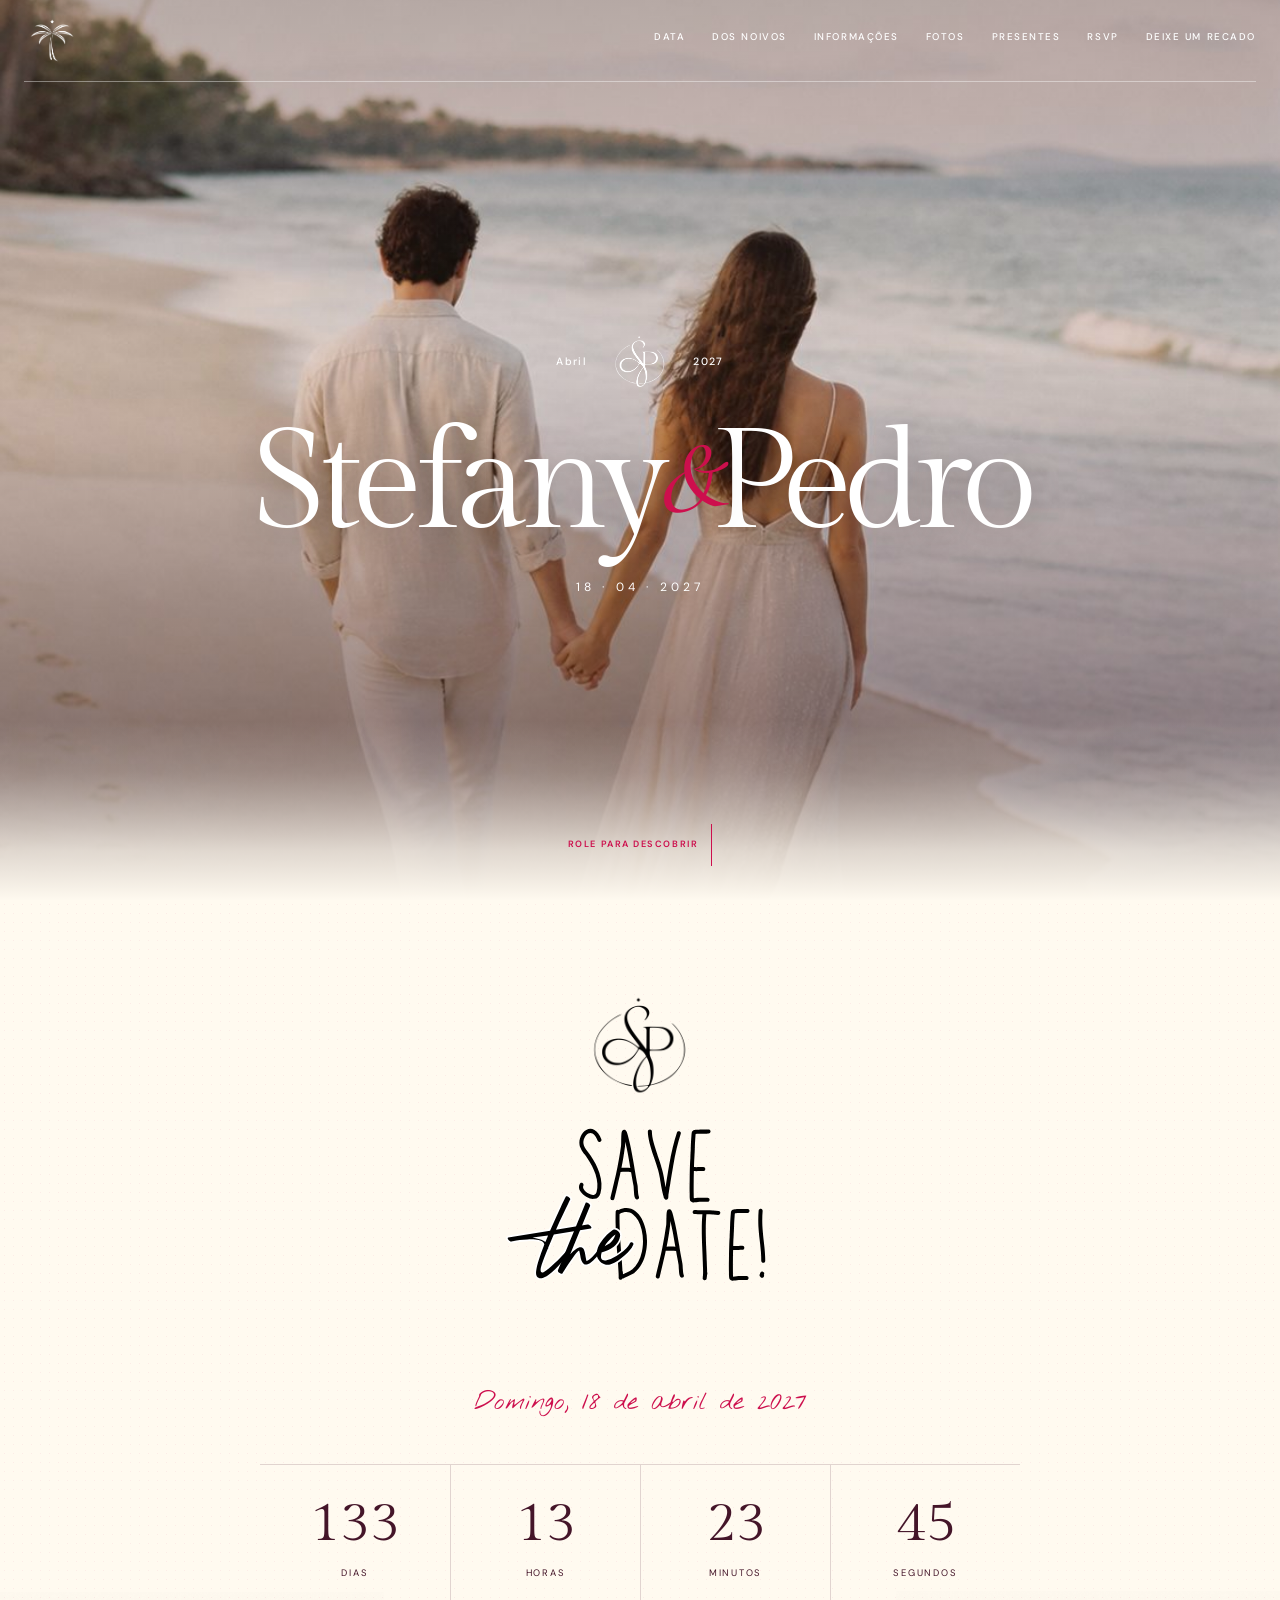
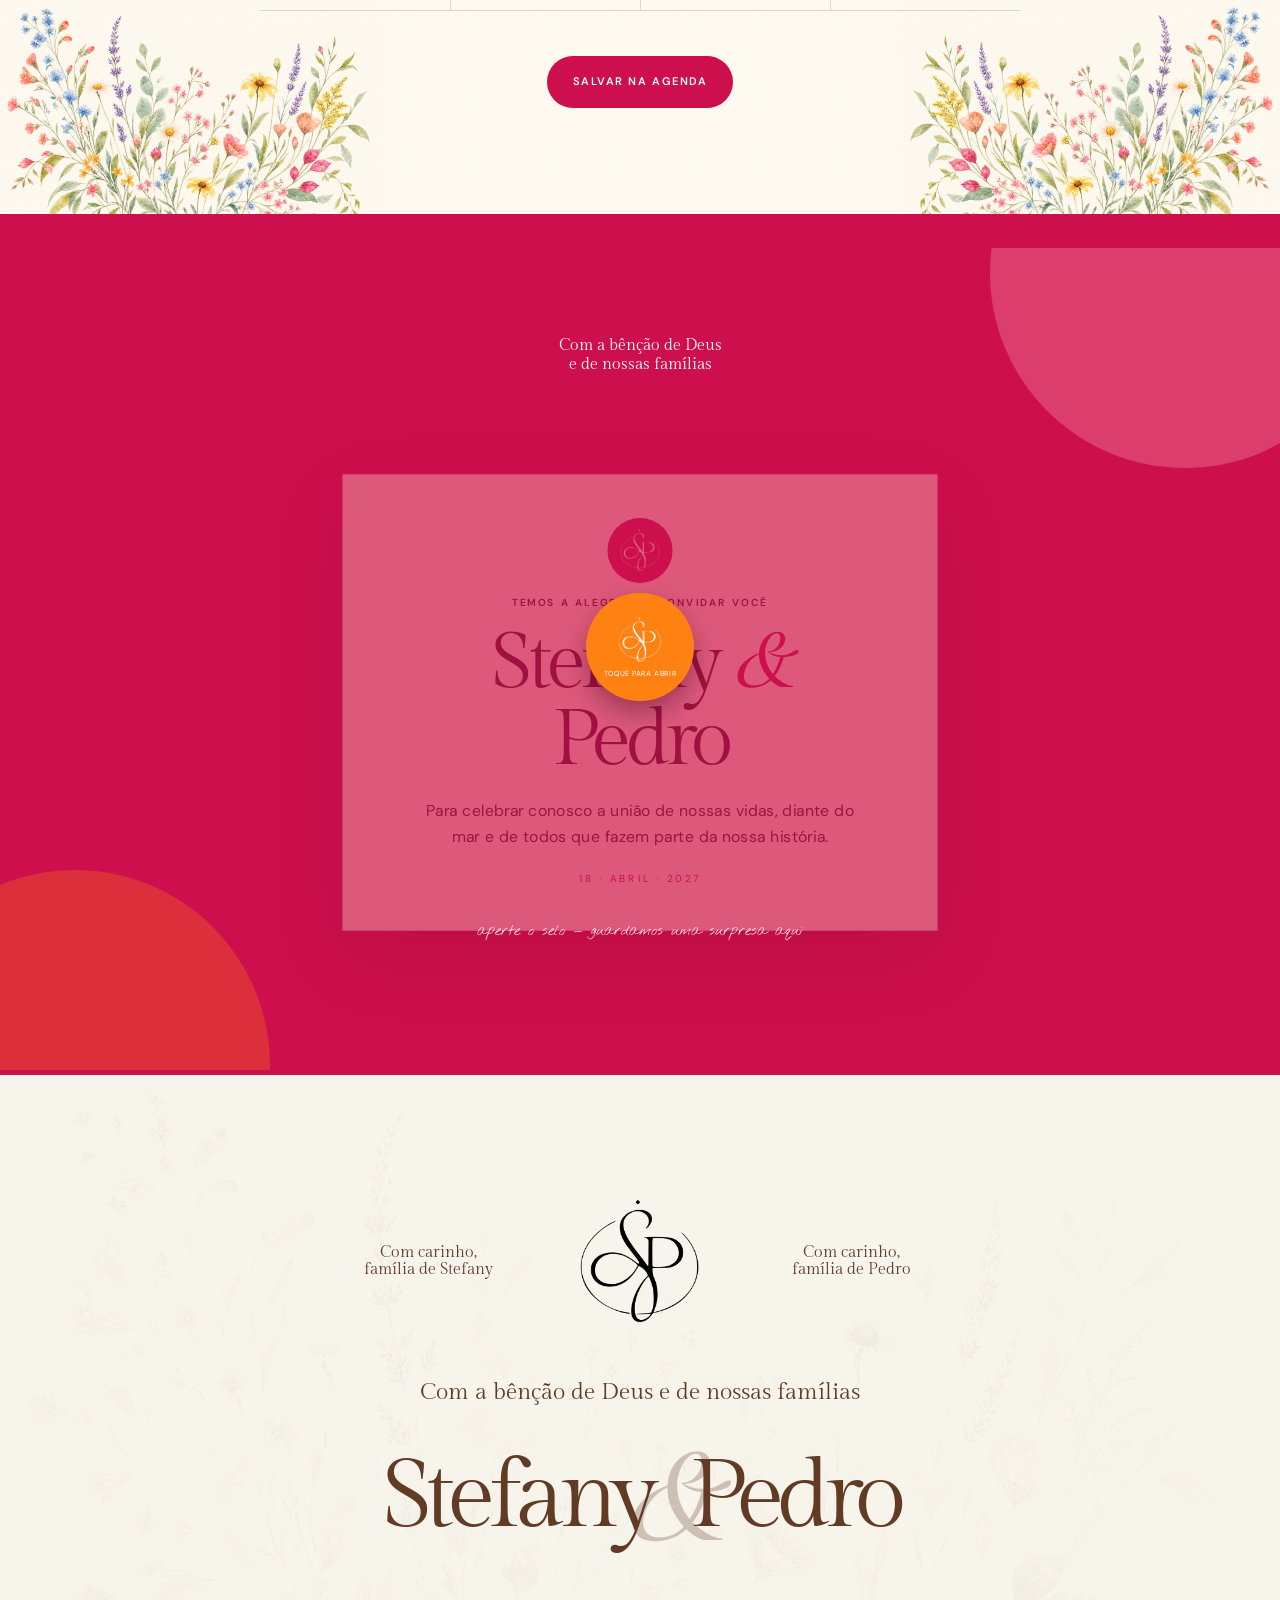
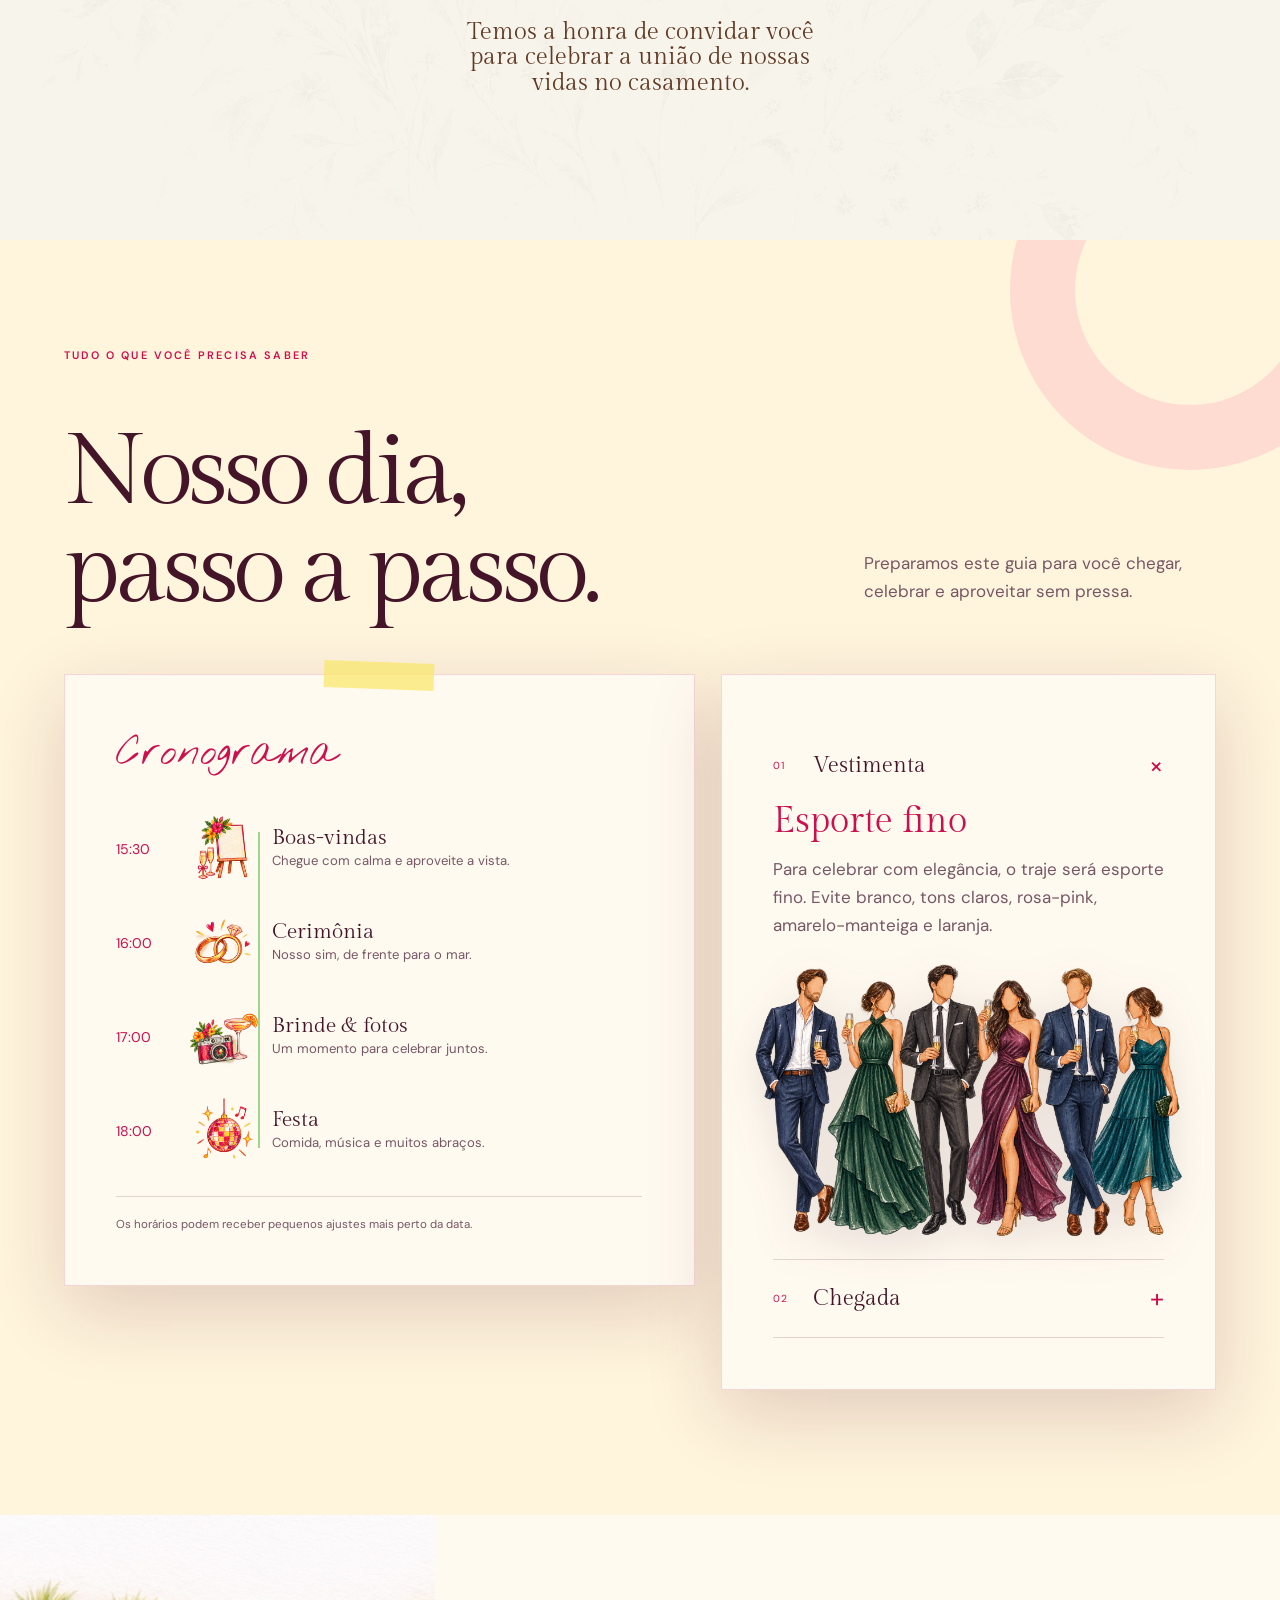
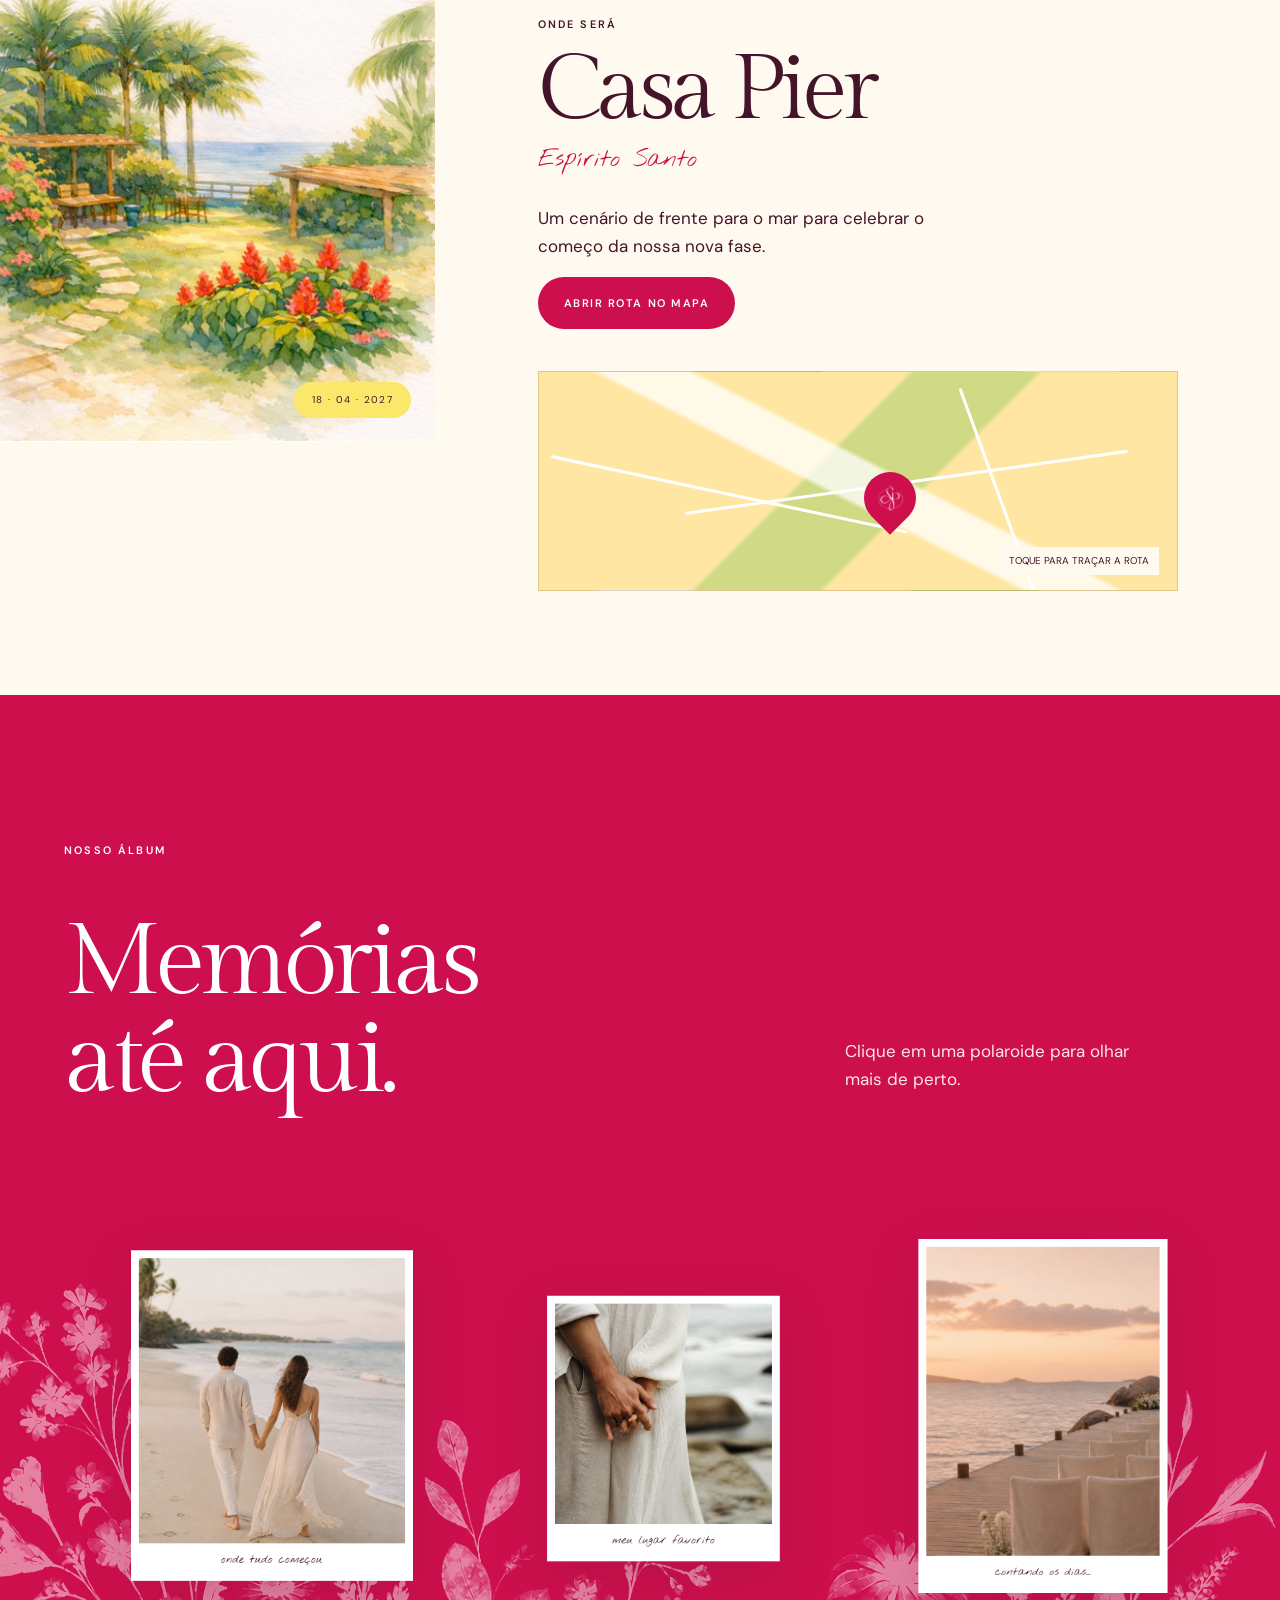
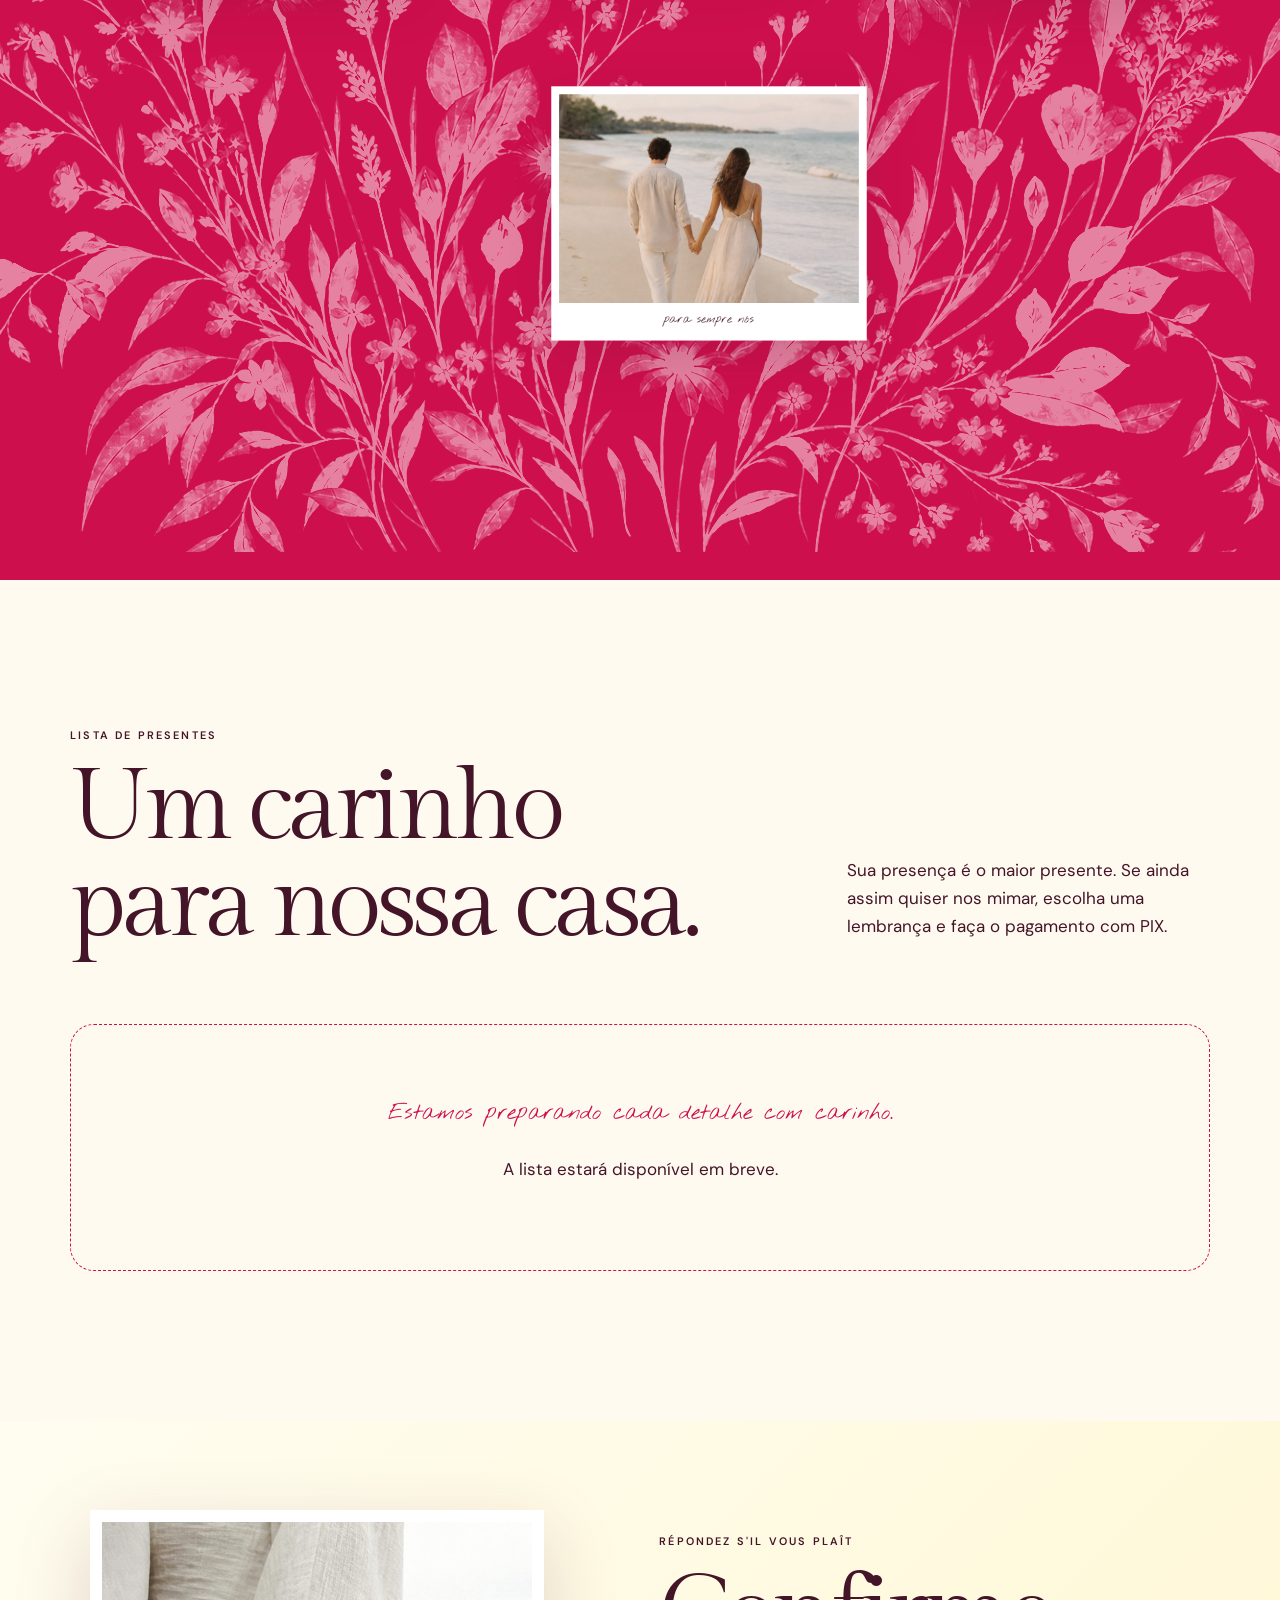
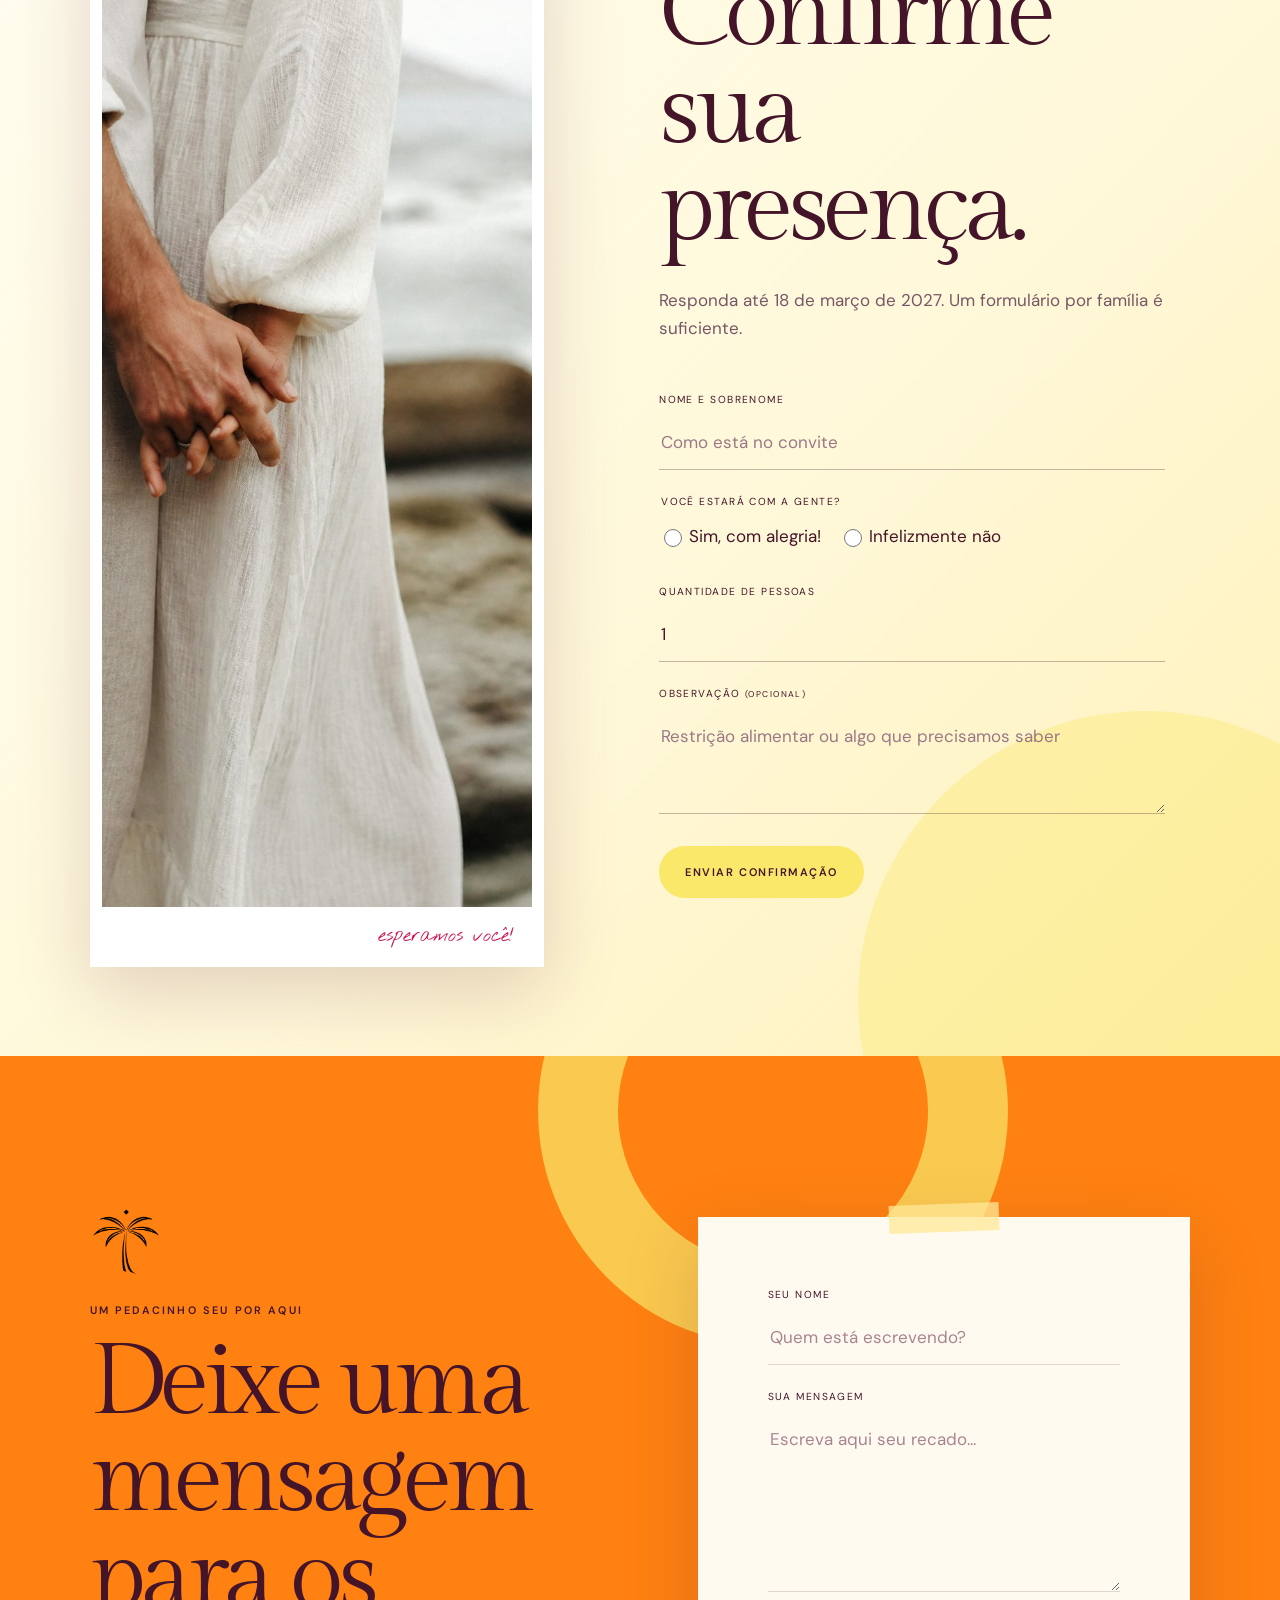
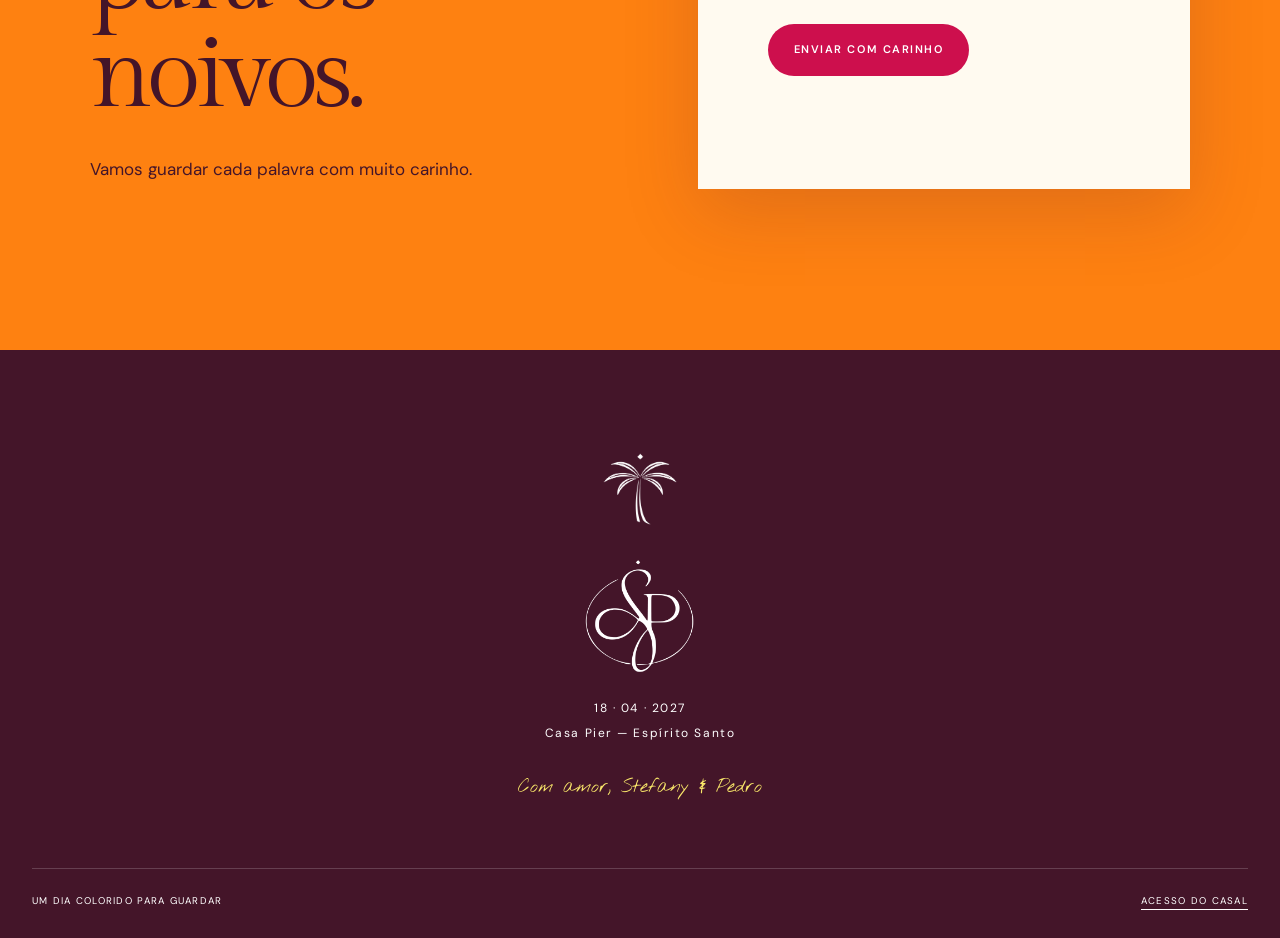
==== commit 56962421: "Ajusta posição do lettering" ====
--- a/index.html
+++ b/index.html
@@ -9,7 +9,7 @@
   <link rel="preconnect" href="https://fonts.googleapis.com">
   <link rel="preconnect" href="https://fonts.gstatic.com" crossorigin>
   <link href="https://fonts.googleapis.com/css2?family=DM+Sans:wght@300;400;500;600&amp;family=Gilda+Display&amp;family=Nothing+You+Could+Do&amp;display=swap" rel="stylesheet">
-  <link rel="stylesheet" href="styles.css?v=20260819-20">
+  <link rel="stylesheet" href="styles.css?v=20260819-21">
 </head>
 <body>
   <a class="skip" href="#conteudo">Ir para o conteúdo</a>
--- a/styles.css
+++ b/styles.css
@@ -35,7 +35,7 @@
 
 /* Save the date */
 .paper-section{background-color:var(--paper);background-image:radial-gradient(rgba(205,15,77,.055) .8px,transparent .8px);background-size:9px 9px}
-.save-date{position:relative;min-height:860px;padding:92px 24px 140px;overflow:hidden;text-align:center}.save-date:after{position:absolute;right:0;bottom:0;left:0;z-index:2;height:34px;background:var(--wine);content:''}.save-inner{position:relative;z-index:3;width:min(100%,870px);margin:auto}.identity-palm{width:72px;margin:0 auto 28px;filter:invert(16%) sepia(79%) saturate(3067%) hue-rotate(326deg) brightness(89%)}.save-monogram{width:108px;height:108px;margin:0 auto 16px;object-fit:contain;filter:none}.save-lettering{width:clamp(230px,22vw,285px);aspect-ratio:262/223;margin:0 auto 30px;overflow:hidden}.save-lettering img{width:113.6%;max-width:none;height:auto;transform:translateY(-27%)}.save-date h2,.section-heading h2,.details h2,.gallery h2,.gifts h2,.rsvp h2,.message-section h2{font-size:clamp(3.2rem,7.8vw,7.2rem);letter-spacing:-.055em}.save-date h2{margin-bottom:28px}.date-written{margin-bottom:45px;color:var(--wine);font:clamp(1.15rem,2vw,1.55rem) var(--hand)}
+.save-date{position:relative;min-height:860px;padding:92px 24px 140px;overflow:hidden;text-align:center}.save-date:after{position:absolute;right:0;bottom:0;left:0;z-index:2;height:34px;background:var(--wine);content:''}.save-inner{position:relative;z-index:3;width:min(100%,870px);margin:auto}.identity-palm{width:72px;margin:0 auto 28px;filter:invert(16%) sepia(79%) saturate(3067%) hue-rotate(326deg) brightness(89%)}.save-monogram{width:108px;height:108px;margin:0 auto 16px;object-fit:contain;filter:none}.save-lettering{width:clamp(230px,22vw,285px);aspect-ratio:262/223;margin:0 auto 30px;overflow:hidden}.save-lettering img{width:113.6%;max-width:none;height:auto;transform:translate(-10px,-27%)}.save-date h2,.section-heading h2,.details h2,.gallery h2,.gifts h2,.rsvp h2,.message-section h2{font-size:clamp(3.2rem,7.8vw,7.2rem);letter-spacing:-.055em}.save-date h2{margin-bottom:28px}.date-written{margin-bottom:45px;color:var(--wine);font:clamp(1.15rem,2vw,1.55rem) var(--hand)}
 .countdown{display:grid;grid-template-columns:repeat(4,1fr);width:min(100%,760px);margin:0 auto 45px;border-top:1px solid var(--line);border-bottom:1px solid var(--line)}.countdown div{position:relative;padding:26px 12px}.countdown div+div{border-left:1px solid var(--line)}.countdown strong{display:block;font:clamp(2rem,4.3vw,4rem) var(--display);font-variant-numeric:tabular-nums}.countdown span{font-size:.59rem;letter-spacing:.19em;text-transform:uppercase}
 .save-floral{position:absolute;bottom:0;z-index:1;width:clamp(340px,30vw,510px);height:clamp(300px,28vw,430px);object-fit:contain;mix-blend-mode:multiply;opacity:.92;pointer-events:none;user-select:none}.save-floral-left{left:0;object-position:left bottom}.save-floral-right{right:0;object-position:right bottom;transform:scaleX(-1)}
 
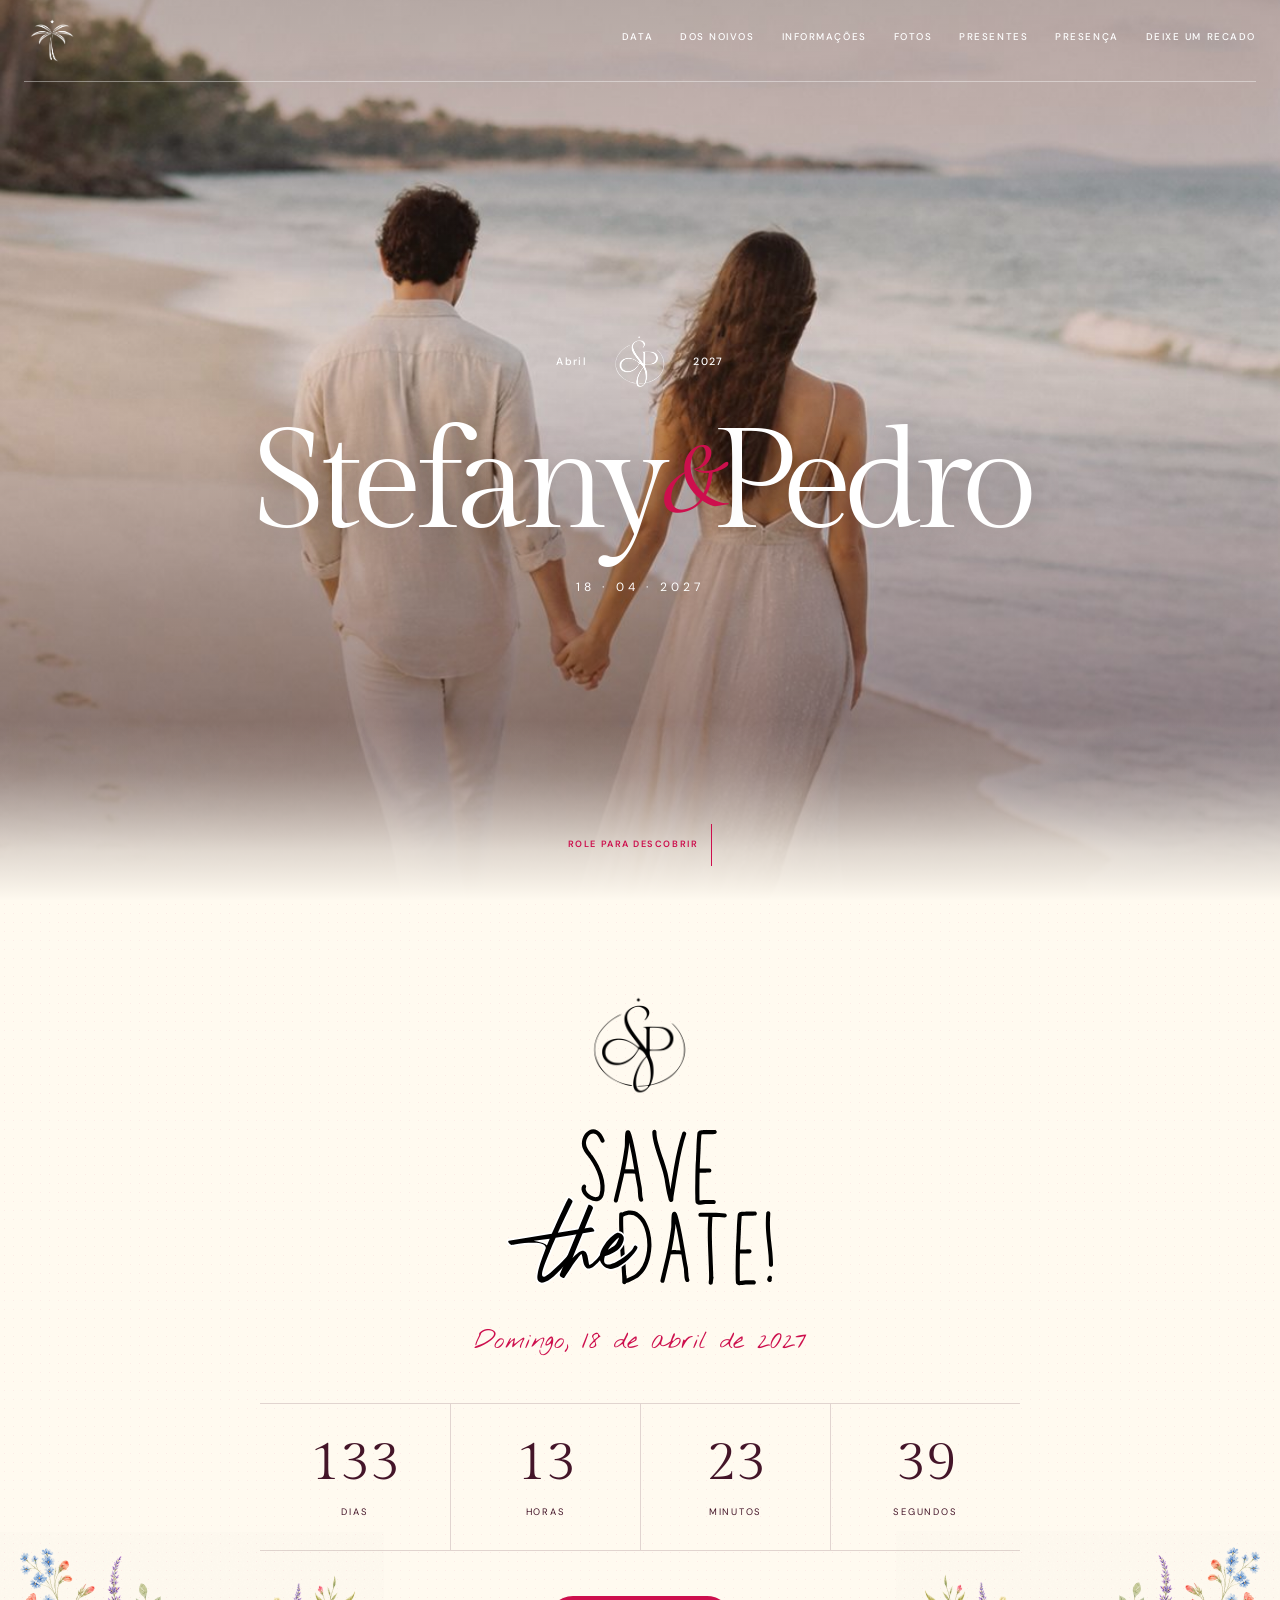
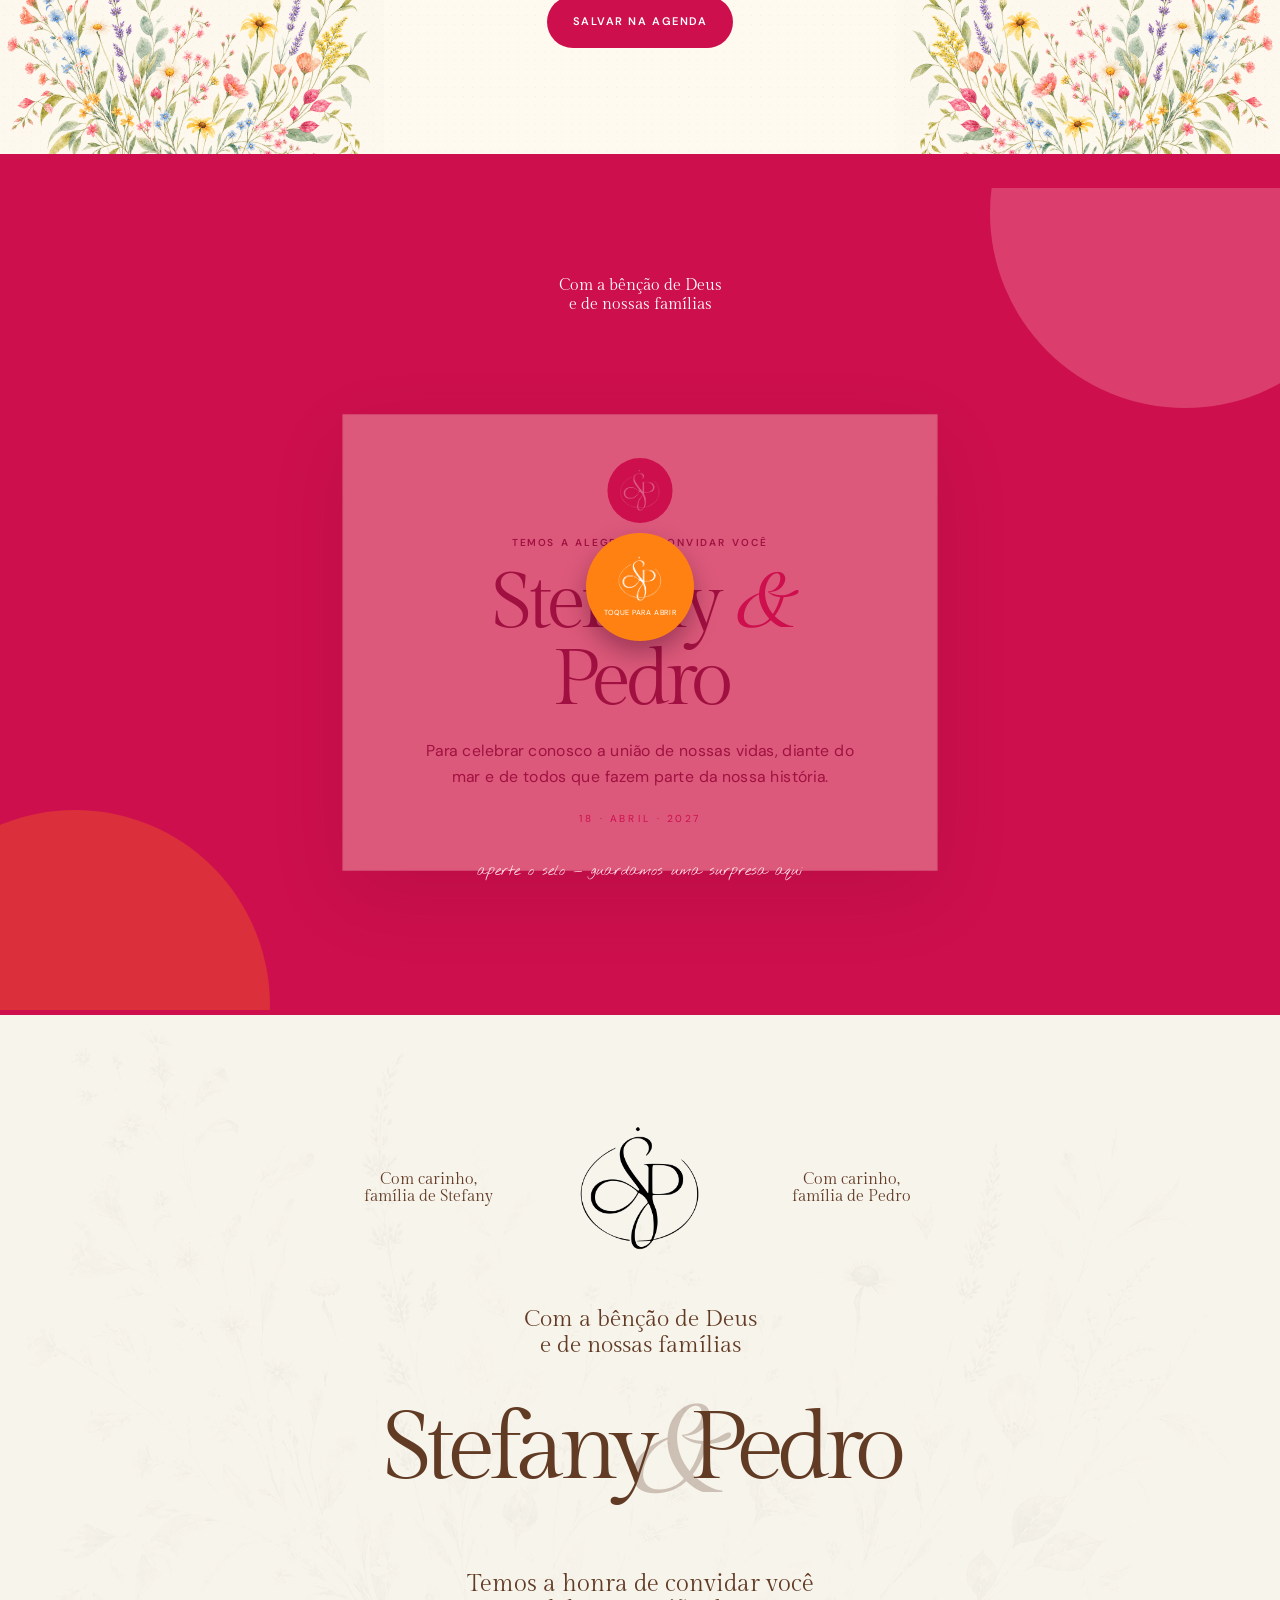
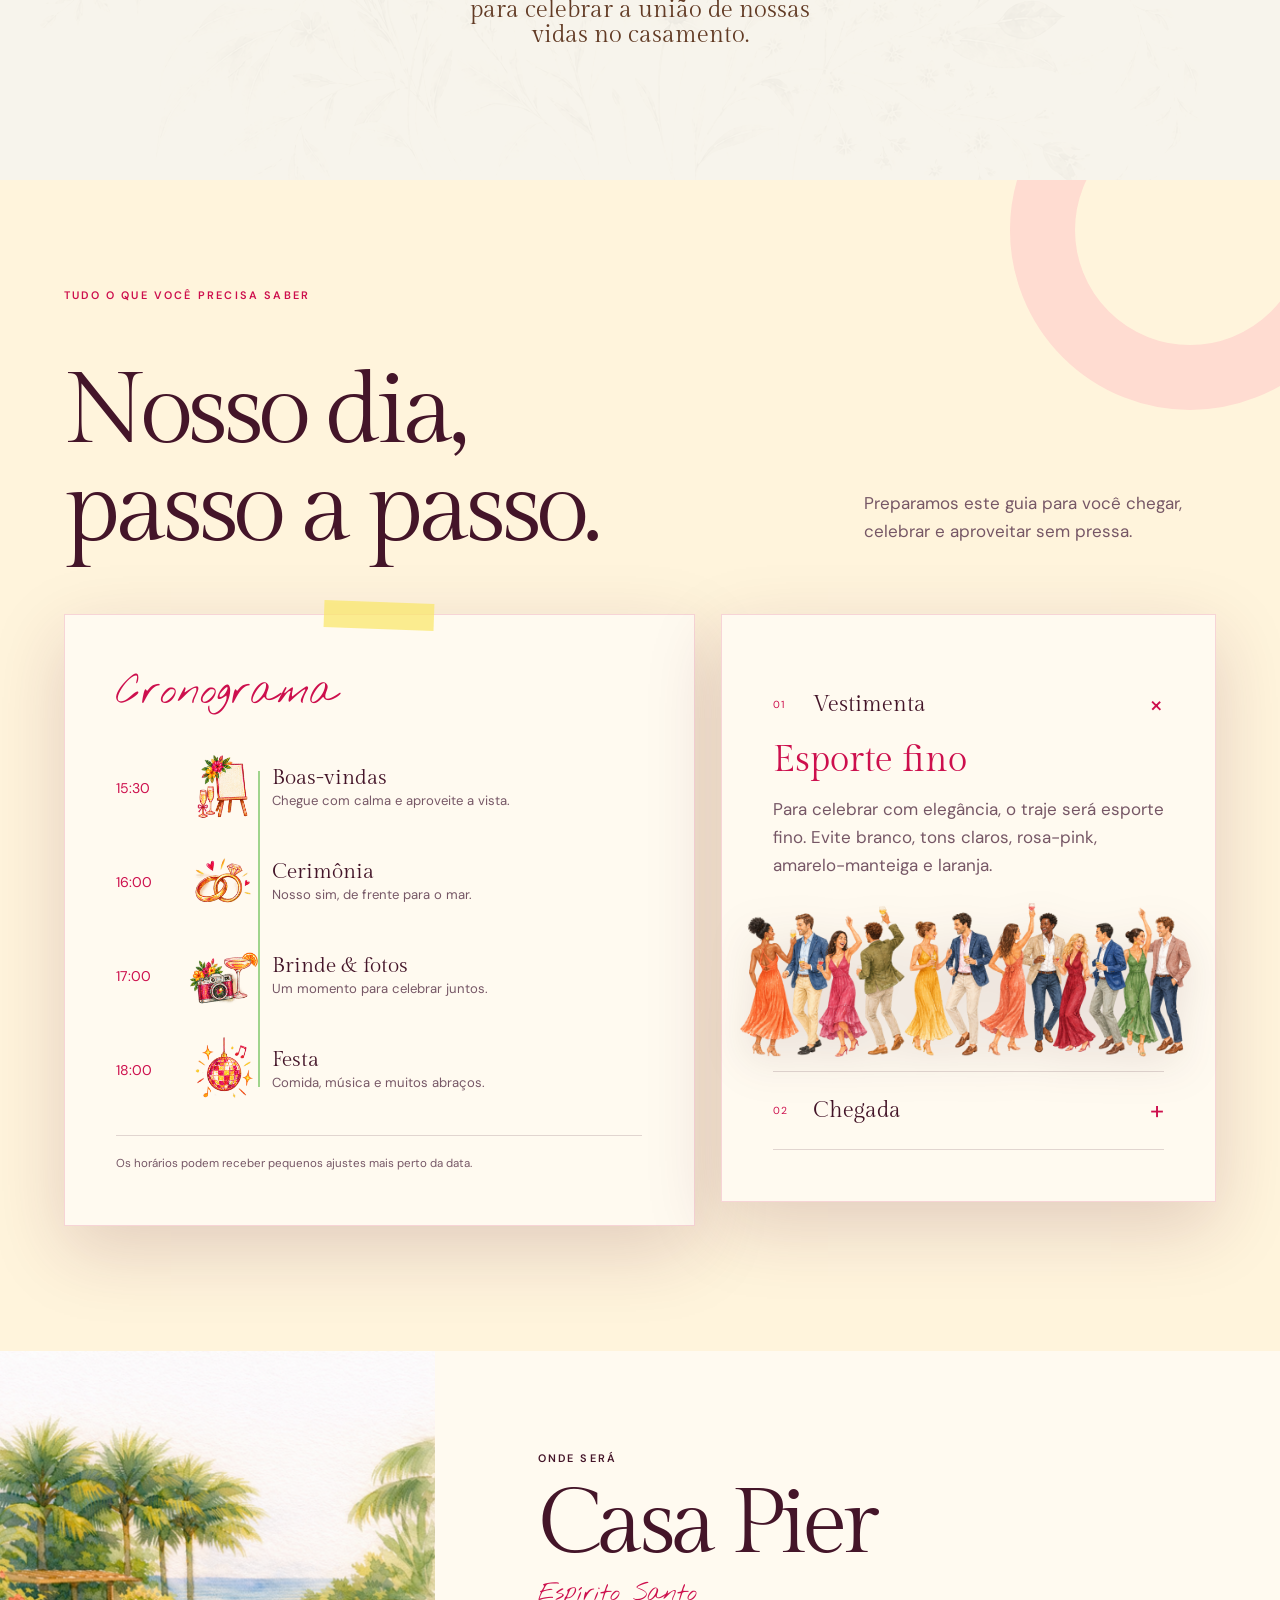
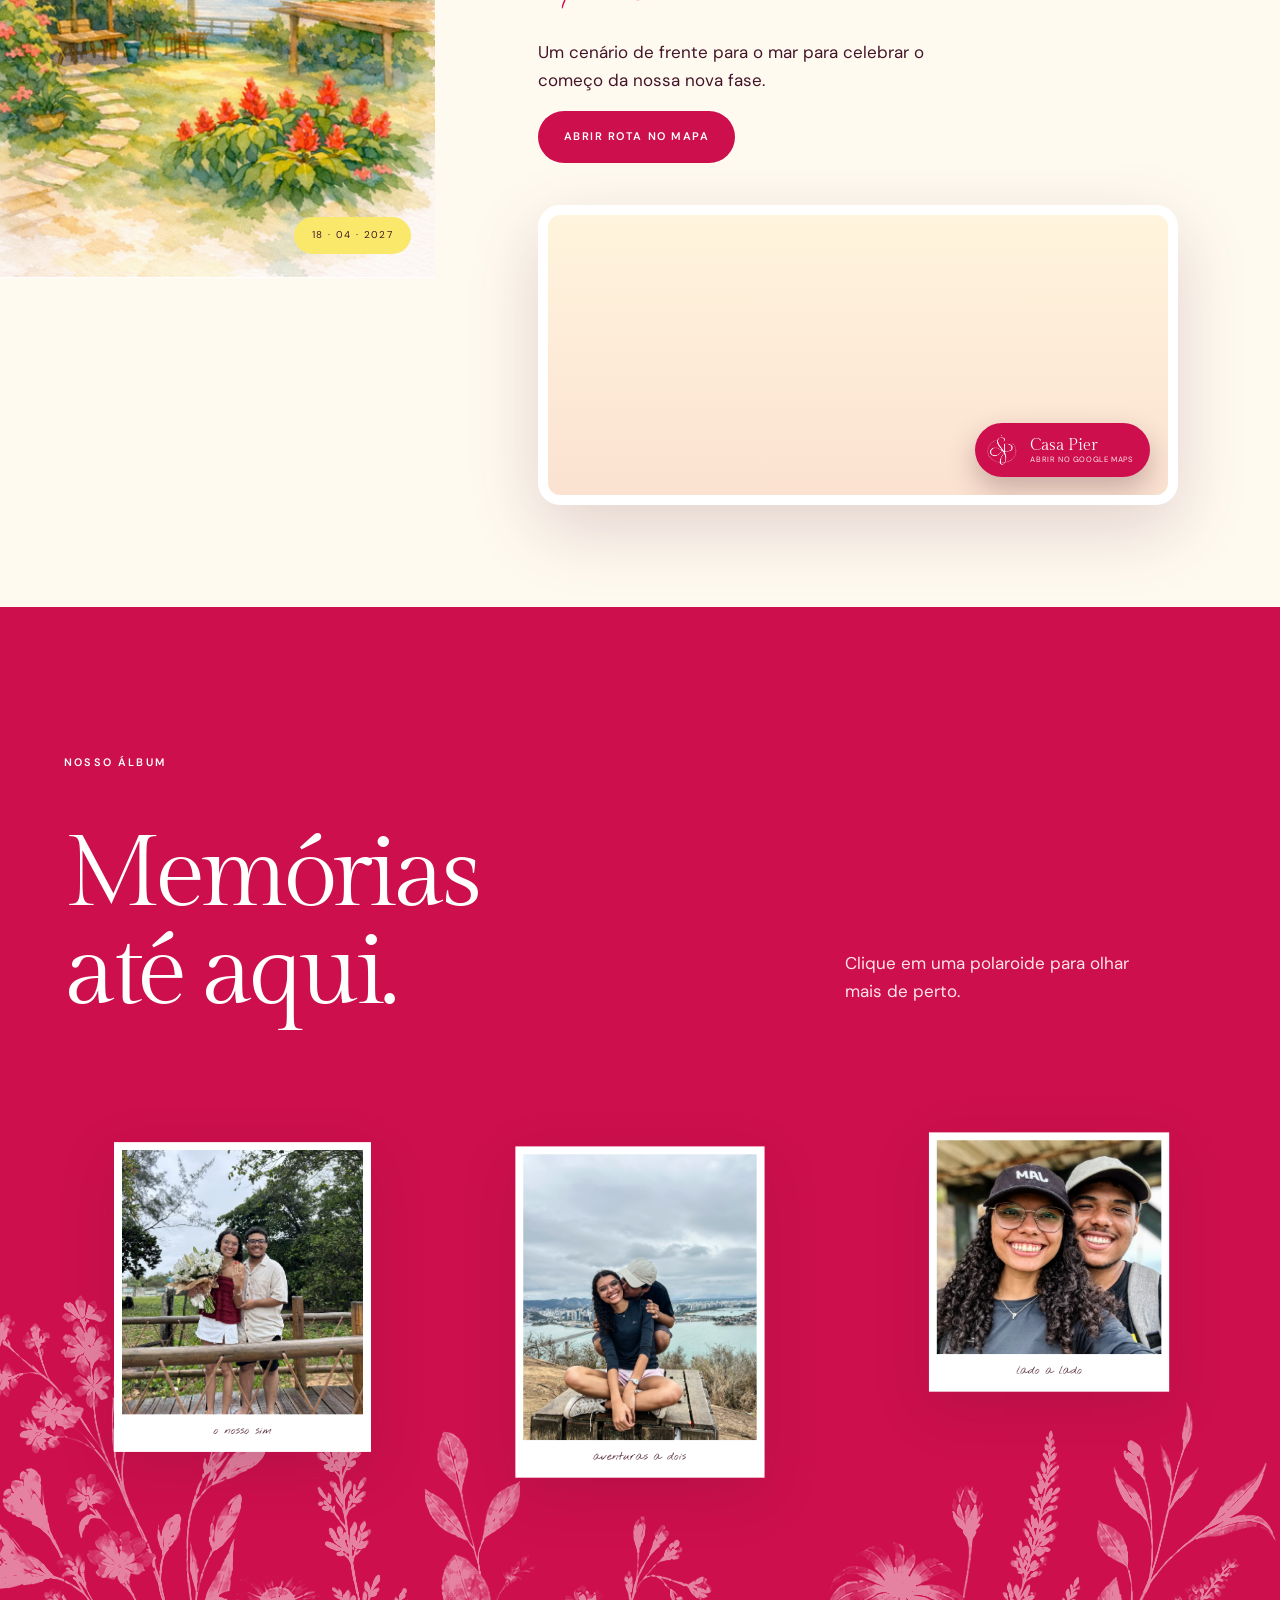
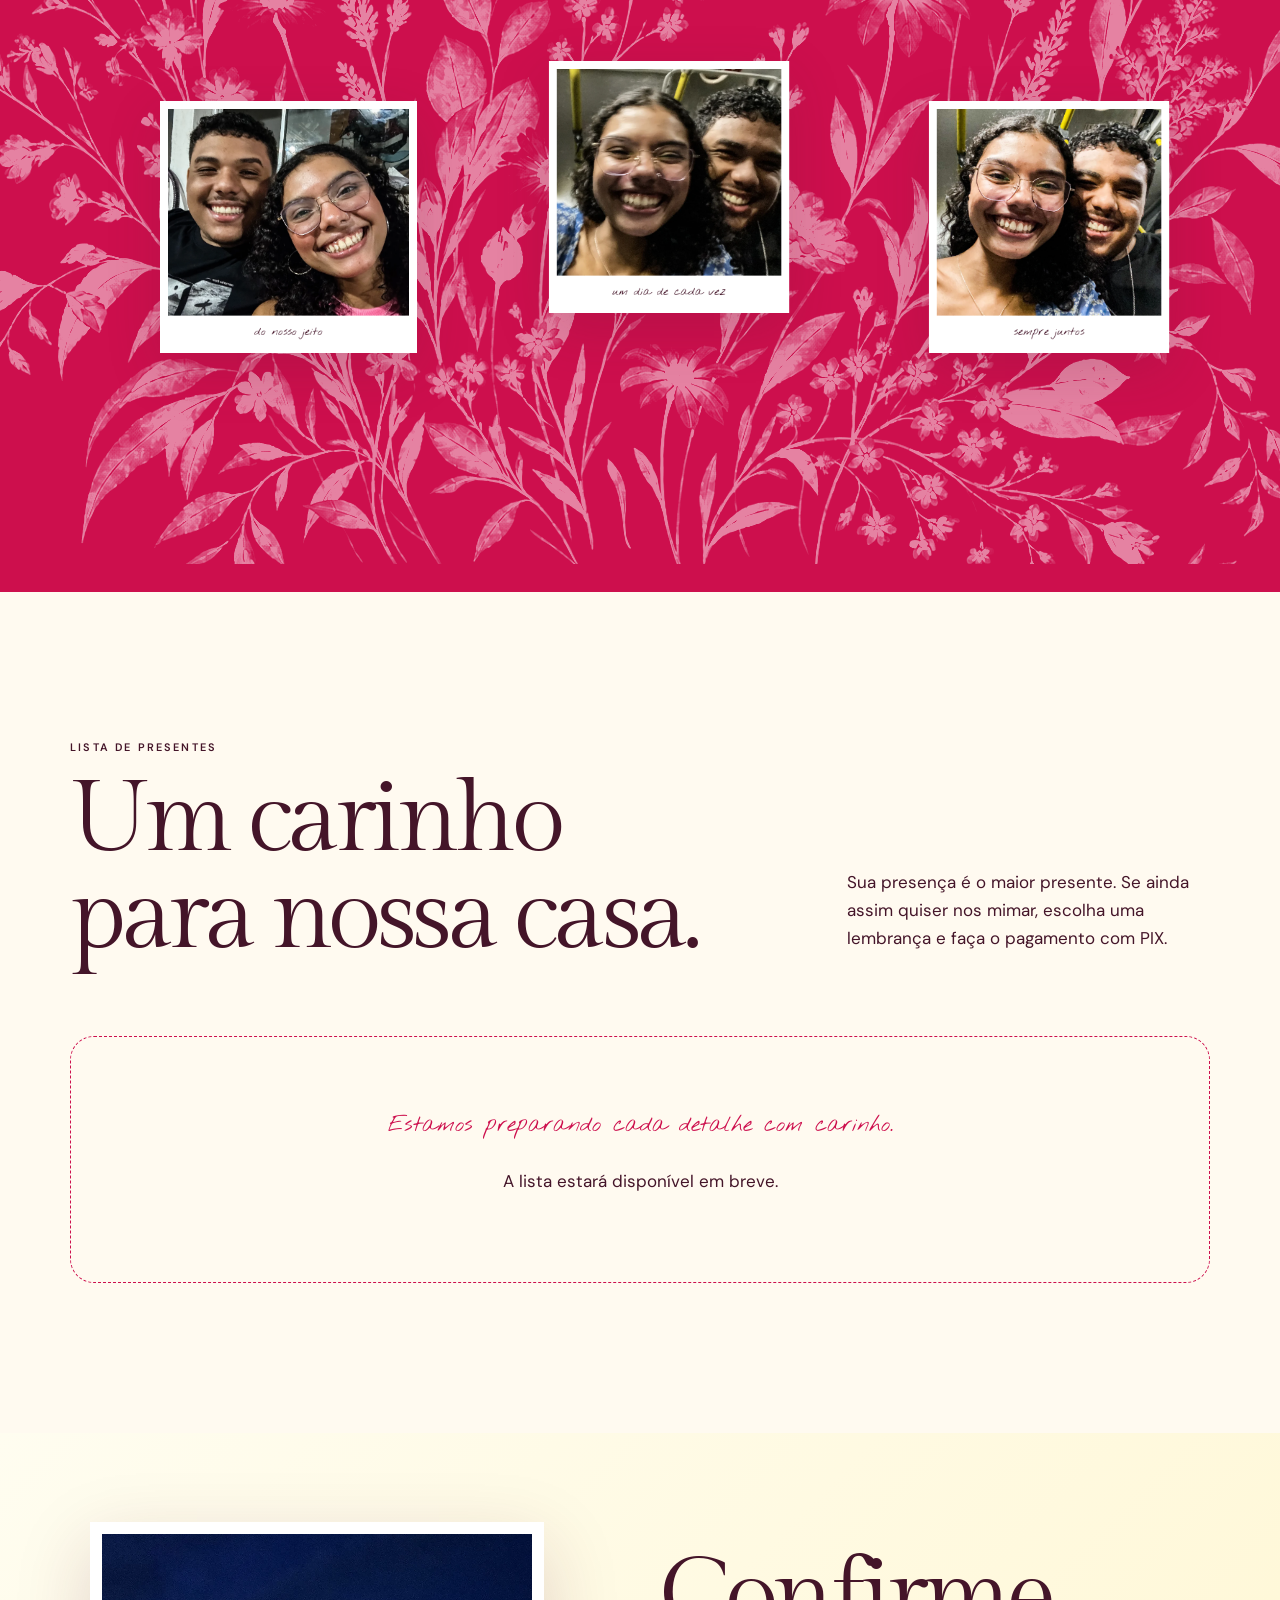
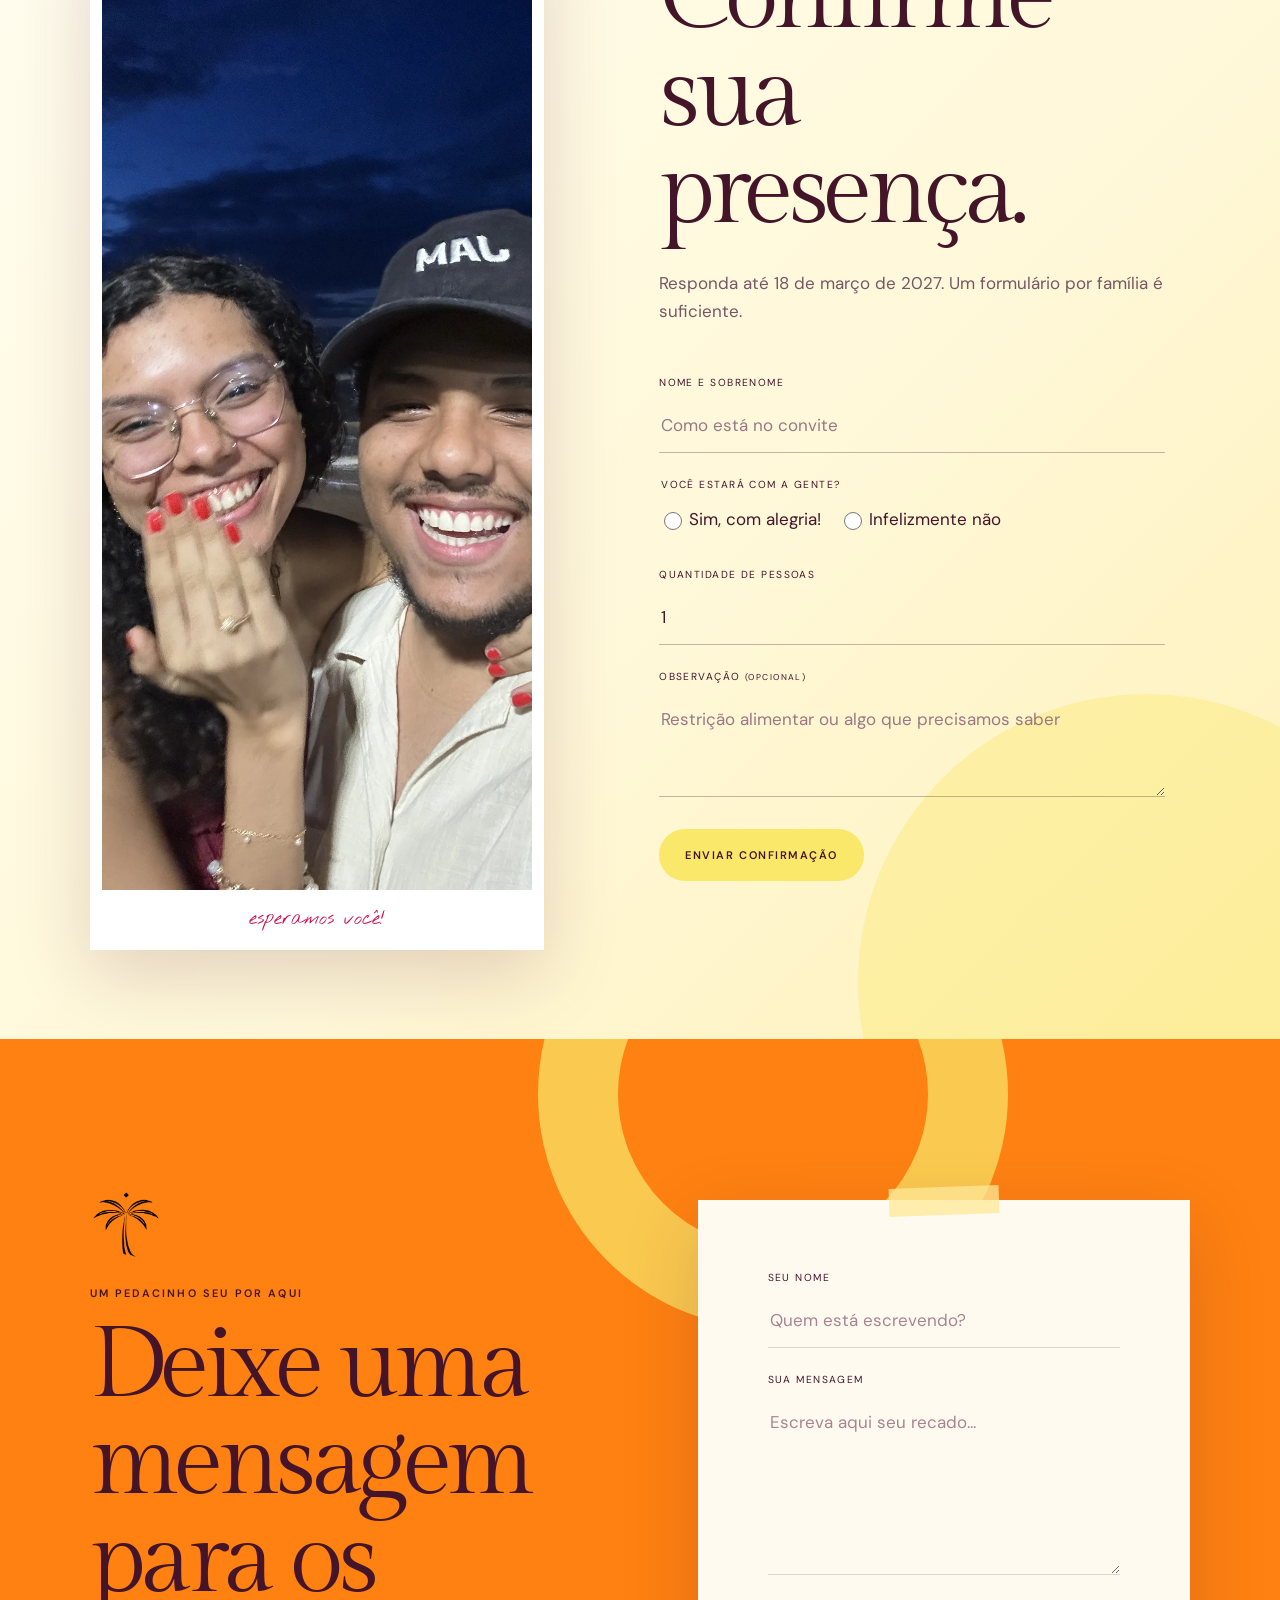
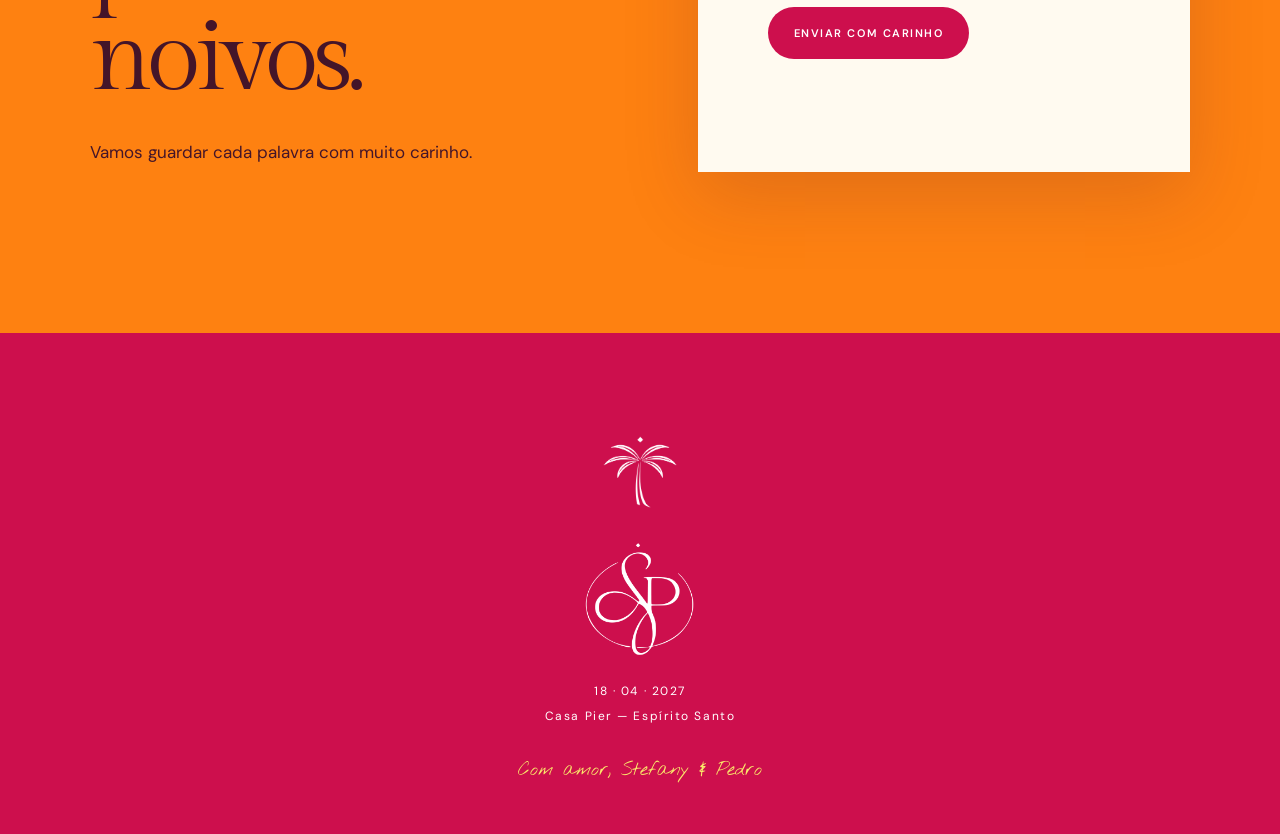
==== commit 23981f44: "Atualiza fotos, vestimenta, mapa e acesso administrativo" ====
--- a/index.html
+++ b/index.html
@@ -9,7 +9,7 @@
   <link rel="preconnect" href="https://fonts.googleapis.com">
   <link rel="preconnect" href="https://fonts.gstatic.com" crossorigin>
   <link href="https://fonts.googleapis.com/css2?family=DM+Sans:wght@300;400;500;600&amp;family=Gilda+Display&amp;family=Nothing+You+Could+Do&amp;display=swap" rel="stylesheet">
-  <link rel="stylesheet" href="styles.css?v=20260819-21">
+  <link rel="stylesheet" href="styles.css?v=20260819-27">
 </head>
 <body>
   <a class="skip" href="#conteudo">Ir para o conteúdo</a>
@@ -23,7 +23,7 @@
       <a href="#informacoes">Informações</a>
       <a href="#galeria">Fotos</a>
       <a href="#presentes">Presentes</a>
-      <a href="#rsvp">RSVP</a>
+      <a href="#rsvp">Presença</a>
       <a href="#mensagem">Deixe um recado</a>
     </div>
   </nav>
@@ -85,7 +85,7 @@
           <img class="formal-monogram" src="assets/monogram-sp.png" alt="Monograma de Stefany e Pedro">
           <p>Com carinho,<br>família de Pedro</p>
         </div>
-        <p class="formal-blessing">Com a bênção de Deus e de nossas famílias</p>
+        <p class="formal-blessing">Com a bênção de Deus<br>e de nossas famílias</p>
         <h2 class="formal-couple-title" id="recados-title"><span>Stefany</span><i>&amp;</i><span>Pedro</span></h2>
         <p class="formal-invite-text">Temos a honra de convidar você<br>para celebrar a união de nossas<br>vidas no casamento.</p>
       </div>
@@ -105,7 +105,7 @@
           <p class="schedule-note">Os horários podem receber pequenos ajustes mais perto da data.</p>
         </div>
         <div class="info-accordions reveal">
-          <details open><summary><span>01</span> Vestimenta <i>+</i></summary><div><h3>Esporte fino</h3><p>Para celebrar com elegância, o traje será esporte fino. Evite branco, tons claros, rosa-pink, amarelo-manteiga e laranja.</p><img class="dress-code-art" src="assets/dress-code-watercolor.png" alt="Ilustração em aquarela de convidados usando trajes esporte fino em tons escuros" loading="lazy" decoding="async"></div></details>
+          <details open><summary><span>01</span> Vestimenta <i>+</i></summary><div><h3>Esporte fino</h3><p>Para celebrar com elegância, o traje será esporte fino. Evite branco, tons claros, rosa-pink, amarelo-manteiga e laranja.</p><img class="dress-code-art" src="assets/dress-code-party-watercolor-v2.png" alt="Ilustração em aquarela de convidados dançando e celebrando com trajes esporte fino coloridos" loading="lazy" decoding="async"></div></details>
           <details><summary><span>02</span> Chegada <i>+</i></summary><div><h3>Venha um pouco antes</h3><p>Recomendamos chegar com 30 minutos de antecedência para estacionar, encontrar seu lugar e aproveitar a recepção.</p></div></details>
         </div>
       </div>
@@ -116,7 +116,7 @@
       <div class="venue-copy reveal">
         <p class="eyebrow">Onde será</p><h2 id="local-title">Casa Pier</h2><p class="venue-place">Espírito Santo</p><p>Um cenário de frente para o mar para celebrar o começo da nossa nova fase.</p>
         <a class="button button-wine" href="https://www.google.com/maps/search/?api=1&amp;query=Casa+Pier+Esp%C3%ADrito+Santo" target="_blank" rel="noopener">Abrir rota no mapa</a>
-        <a class="map-preview" href="https://www.google.com/maps/search/?api=1&amp;query=Casa+Pier+Esp%C3%ADrito+Santo" target="_blank" rel="noopener" aria-label="Abrir Casa Pier no Google Maps"><span class="map-pin"><img src="assets/monogram-sp.png" alt="" aria-hidden="true"></span><span class="map-line line-a"></span><span class="map-line line-b"></span><span class="map-line line-c"></span><small>Toque para traçar a rota</small></a>
+        <div class="map-preview"><iframe src="https://www.google.com/maps?q=Casa+Pier+Esp%C3%ADrito+Santo&amp;output=embed" title="Mapa da Casa Pier, Espírito Santo" loading="lazy" referrerpolicy="no-referrer-when-downgrade"></iframe><a class="map-overlay-link" href="https://www.google.com/maps/search/?api=1&amp;query=Casa+Pier+Esp%C3%ADrito+Santo" target="_blank" rel="noopener"><img src="assets/monogram-sp.png" alt="" aria-hidden="true"><span><strong>Casa Pier</strong><small>Abrir no Google Maps</small></span></a></div>
       </div>
     </section>
 
@@ -124,10 +124,12 @@
       <div class="gallery-heading reveal"><p class="eyebrow">Nosso álbum</p><h2 id="gallery-title">Memórias<br>até aqui.</h2><p>Clique em uma polaroide para olhar mais de perto.</p></div>
       <div class="polaroid-wall" id="polaroid-wall">
         <img class="gallery-watercolor" src="assets/watercolor-wildflowers.png" alt="" aria-hidden="true" loading="lazy" decoding="async">
-        <figure class="polaroid p1" tabindex="0" data-lightbox="assets/hero-casal.jpg" data-caption="Um passeio, uma vida inteira pela frente"><img src="assets/hero-casal.jpg" alt="Casal caminhando na praia"><figcaption>onde tudo começou</figcaption></figure>
-        <figure class="polaroid p2" tabindex="0" data-lightbox="assets/detalhe-casal.jpg" data-caption="Os pequenos gestos que guardamos"><img src="assets/detalhe-casal.jpg" alt="Mãos do casal entrelaçadas"><figcaption>meu lugar favorito</figcaption></figure>
-        <figure class="polaroid p3" tabindex="0" data-lightbox="assets/casa-pier.jpg" data-caption="O mar que será testemunha do nosso sim"><img src="assets/casa-pier.jpg" alt="Vista do mar na Casa Pier"><figcaption>contando os dias...</figcaption></figure>
-        <figure class="polaroid p4" tabindex="0" data-lightbox="assets/hero-casal.jpg" data-caption="Lado a lado, do nosso jeito"><img src="assets/hero-casal.jpg" alt="Casal junto ao mar"><figcaption>para sempre nós</figcaption></figure>
+        <figure class="polaroid p1" tabindex="0" data-lightbox="assets/photos/memory-01.webp" data-caption="O começo do nosso para sempre"><img src="assets/photos/memory-01.webp" alt="Stefany e Pedro celebrando juntos com flores" loading="lazy" decoding="async"><figcaption>o nosso sim</figcaption></figure>
+        <figure class="polaroid p2" tabindex="0" data-lightbox="assets/photos/memory-05.webp" data-caption="As melhores aventuras são vividas juntos"><img src="assets/photos/memory-05.webp" alt="Stefany e Pedro abraçados diante de uma paisagem" loading="lazy" decoding="async"><figcaption>aventuras a dois</figcaption></figure>
+        <figure class="polaroid p3" tabindex="0" data-lightbox="assets/photos/memory-06.webp" data-caption="Lado a lado, do nosso jeito"><img src="assets/photos/memory-06.webp" alt="Stefany e Pedro sorrindo juntos durante um passeio" loading="lazy" decoding="async"><figcaption>lado a lado</figcaption></figure>
+        <figure class="polaroid p4" tabindex="0" data-lightbox="assets/photos/memory-03.webp" data-caption="A alegria mora nos nossos momentos mais simples"><img src="assets/photos/memory-03.webp" alt="Stefany e Pedro sorrindo juntos em um momento descontraído" loading="lazy" decoding="async"><figcaption>do nosso jeito</figcaption></figure>
+        <figure class="polaroid p5" tabindex="0" data-lightbox="assets/photos/memory-04.webp" data-caption="Sempre encontramos motivos para sorrir"><img src="assets/photos/memory-04.webp" alt="Stefany e Pedro sorrindo durante um passeio" loading="lazy" decoding="async"><figcaption>um dia de cada vez</figcaption></figure>
+        <figure class="polaroid p6" tabindex="0" data-lightbox="assets/photos/memory-07.webp" data-caption="Entre risadas e caminhos compartilhados"><img src="assets/photos/memory-07.webp" alt="Stefany e Pedro sorrindo juntos durante uma viagem" loading="lazy" decoding="async"><figcaption>sempre juntos</figcaption></figure>
       </div>
     </section>
 
@@ -137,9 +139,9 @@
     </section>
 
     <section class="rsvp" id="rsvp" aria-labelledby="rsvp-title">
-      <div class="rsvp-photo reveal"><img src="assets/detalhe-casal.jpg" alt="Detalhe afetivo das mãos do casal"><span class="hand">esperamos você!</span></div>
+      <div class="rsvp-photo reveal"><img src="assets/photos/memory-02.webp" alt="Stefany e Pedro sorrindo juntos na praia à noite" loading="lazy" decoding="async"><span class="hand">esperamos você!</span></div>
       <div class="rsvp-copy reveal">
-        <p class="eyebrow">Répondez s'il vous plaît</p><h2 id="rsvp-title">Confirme sua presença.</h2><p>Responda até 18 de março de 2027. Um formulário por família é suficiente.</p>
+        <h2 id="rsvp-title">Confirme sua presença.</h2><p>Responda até 18 de março de 2027. Um formulário por família é suficiente.</p>
         <form id="rsvp-form" class="pretty-form">
           <label for="rsvp-name">Nome e sobrenome</label><input id="rsvp-name" name="name" type="text" autocomplete="name" maxlength="120" required placeholder="Como está no convite">
           <fieldset><legend>Você estará com a gente?</legend><label class="choice"><input type="radio" name="attendance" value="sim" required><span>Sim, com alegria!</span></label><label class="choice"><input type="radio" name="attendance" value="nao"><span>Infelizmente não</span></label></fieldset>
@@ -159,7 +161,6 @@
 
   <footer class="site-footer">
     <img class="footer-palm" src="assets/identity-palm.png" alt=""><img class="footer-monogram" src="assets/monogram-sp.png" alt="Monograma de Stefany e Pedro"><p>18 · 04 · 2027</p><p>Casa Pier — Espírito Santo</p><p class="hand">Com amor, Stefany &amp; Pedro</p>
-    <div class="footer-meta"><span>Um dia colorido para guardar</span><button class="admin-open" type="button" onclick="toggleAdmin()" aria-controls="painel-admin" aria-expanded="false">Acesso do casal</button></div>
   </footer>
 
   <div id="lightbox" class="lightbox" role="dialog" aria-modal="true" aria-label="Foto ampliada" hidden><button class="lightbox-close" type="button" aria-label="Fechar foto">×</button><figure><img id="lightbox-image" src="" alt=""><figcaption id="lightbox-caption"></figcaption></figure></div>
@@ -183,6 +184,6 @@
     </div>
   </section>
 
-  <script src="app.js?v=20260819-20"></script>
+  <script src="app.js?v=20260819-24"></script>
 </body>
 </html>
--- a/styles.css
+++ b/styles.css
@@ -35,7 +35,7 @@
 
 /* Save the date */
 .paper-section{background-color:var(--paper);background-image:radial-gradient(rgba(205,15,77,.055) .8px,transparent .8px);background-size:9px 9px}
-.save-date{position:relative;min-height:860px;padding:92px 24px 140px;overflow:hidden;text-align:center}.save-date:after{position:absolute;right:0;bottom:0;left:0;z-index:2;height:34px;background:var(--wine);content:''}.save-inner{position:relative;z-index:3;width:min(100%,870px);margin:auto}.identity-palm{width:72px;margin:0 auto 28px;filter:invert(16%) sepia(79%) saturate(3067%) hue-rotate(326deg) brightness(89%)}.save-monogram{width:108px;height:108px;margin:0 auto 16px;object-fit:contain;filter:none}.save-lettering{width:clamp(230px,22vw,285px);aspect-ratio:262/223;margin:0 auto 30px;overflow:hidden}.save-lettering img{width:113.6%;max-width:none;height:auto;transform:translate(-10px,-27%)}.save-date h2,.section-heading h2,.details h2,.gallery h2,.gifts h2,.rsvp h2,.message-section h2{font-size:clamp(3.2rem,7.8vw,7.2rem);letter-spacing:-.055em}.save-date h2{margin-bottom:28px}.date-written{margin-bottom:45px;color:var(--wine);font:clamp(1.15rem,2vw,1.55rem) var(--hand)}
+.save-date{position:relative;min-height:860px;padding:92px 24px 140px;overflow:hidden;text-align:center}.save-date:after{position:absolute;right:0;bottom:0;left:0;z-index:2;height:34px;background:var(--wine);content:''}.save-inner{position:relative;z-index:3;width:min(100%,870px);margin:auto}.identity-palm{width:72px;margin:0 auto 28px;filter:invert(16%) sepia(79%) saturate(3067%) hue-rotate(326deg) brightness(89%)}.save-monogram{width:108px;height:108px;margin:0 auto 16px;object-fit:contain;filter:none}.save-lettering{width:clamp(230px,22vw,285px);aspect-ratio:262/180;margin:0 auto 16px;overflow:hidden}.save-lettering img{width:116.6%;max-width:none;height:auto;transform:translate(-10px,-27%)}.save-date h2,.section-heading h2,.details h2,.gallery h2,.gifts h2,.rsvp h2,.message-section h2{font-size:clamp(3.2rem,7.8vw,7.2rem);letter-spacing:-.055em}.save-date h2{margin-bottom:28px}.date-written{margin-bottom:45px;color:var(--wine);font:clamp(1.15rem,2vw,1.55rem) var(--hand)}
 .countdown{display:grid;grid-template-columns:repeat(4,1fr);width:min(100%,760px);margin:0 auto 45px;border-top:1px solid var(--line);border-bottom:1px solid var(--line)}.countdown div{position:relative;padding:26px 12px}.countdown div+div{border-left:1px solid var(--line)}.countdown strong{display:block;font:clamp(2rem,4.3vw,4rem) var(--display);font-variant-numeric:tabular-nums}.countdown span{font-size:.59rem;letter-spacing:.19em;text-transform:uppercase}
 .save-floral{position:absolute;bottom:0;z-index:1;width:clamp(340px,30vw,510px);height:clamp(300px,28vw,430px);object-fit:contain;mix-blend-mode:multiply;opacity:.92;pointer-events:none;user-select:none}.save-floral-left{left:0;object-position:left bottom}.save-floral-right{right:0;object-position:right bottom;transform:scaleX(-1)}
 
@@ -53,15 +53,17 @@
 
 /* Venue */
 .venue{display:grid;grid-template-columns:min(34vw,650px) minmax(0,1fr);min-height:780px;background:var(--paper)}.venue-photo{position:relative;align-self:start;aspect-ratio:421/510;min-height:0;background:transparent;overflow:hidden}.venue-photo>img{position:static;width:100%;height:auto}.venue-tag{position:absolute;right:24px;bottom:24px;padding:10px 18px;border-radius:99px;background:var(--yellow);font-size:.62rem;letter-spacing:.14em}.venue-copy{display:flex;padding:clamp(55px,8vw,120px);flex-direction:column;align-items:flex-start;justify-content:center}.venue-copy h2{margin:0;font-size:clamp(4rem,7vw,7.2rem);letter-spacing:-.06em}.venue-place{margin:8px 0 28px;color:var(--wine);font:1.5rem var(--hand)}.venue-copy>p:not(.eyebrow):not(.venue-place){max-width:420px}.map-preview{position:relative;width:100%;height:220px;margin-top:42px;border:1px solid var(--line);background-color:#ffe7a3;background-image:linear-gradient(27deg,transparent 45%,rgba(255,255,255,.75) 46%,rgba(255,255,255,.75) 54%,transparent 55%),linear-gradient(135deg,transparent 43%,rgba(67,176,42,.25) 44%,rgba(67,176,42,.25) 58%,transparent 59%);overflow:hidden;text-decoration:none}.map-preview small{position:absolute;right:18px;bottom:15px;padding:6px 10px;background:var(--paper);font-size:.62rem;text-transform:uppercase}.map-pin{position:absolute;top:46%;left:51%;z-index:2;display:grid;width:52px;height:52px;border-radius:50% 50% 50% 0;background:var(--wine);color:#fff;place-items:center;font:1rem var(--display);transform:rotate(-45deg)}.map-pin img{width:29px;height:29px;filter:invert(1);transform:rotate(45deg)}.map-line{position:absolute;height:3px;border-radius:10px;background:#fff;transform-origin:left}.line-a{top:38%;left:2%;width:57%;transform:rotate(12deg)}.line-b{top:64%;left:23%;width:70%;transform:rotate(-8deg)}.line-c{top:7%;left:66%;width:45%;transform:rotate(70deg)}
+.map-preview{position:relative;width:100%;height:300px;margin-top:42px;border:10px solid #fff;border-radius:22px;background:var(--cream);box-shadow:var(--shadow);overflow:hidden}.map-preview:after{position:absolute;inset:0;background:linear-gradient(180deg,rgba(255,250,240,.04),rgba(205,15,77,.08));content:'';pointer-events:none}.map-preview iframe{width:100%;height:100%;border:0;filter:saturate(.72) sepia(.12) contrast(.94)}.map-overlay-link{position:absolute;right:18px;bottom:18px;z-index:2;display:flex;align-items:center;gap:11px;padding:10px 16px 10px 10px;border-radius:999px;background:var(--wine);color:#fff;box-shadow:0 12px 28px rgba(68,21,41,.28);text-decoration:none;transition:transform .25s,box-shadow .25s}.map-overlay-link:hover,.map-overlay-link:focus-visible{box-shadow:0 16px 34px rgba(68,21,41,.34);transform:translateY(-3px)}.map-overlay-link img{width:34px;height:34px;object-fit:contain;filter:invert(1)}.map-overlay-link span{display:grid;line-height:1.15}.map-overlay-link strong{font:1rem var(--display)}.map-overlay-link small{position:static;padding:0;background:transparent;color:#ffe7ec;font-size:.48rem;letter-spacing:.08em;text-transform:uppercase}
+.dress-code-art{width:118%;margin:24px -9% -14px;filter:drop-shadow(0 14px 22px rgba(68,21,41,.12))}
 
 /* Gallery */
-.gallery{position:relative;padding:150px 5vw 190px;background:var(--wine);color:#fff;overflow:hidden}.gallery:after{position:absolute;right:0;bottom:0;left:0;z-index:1;height:28px;background:var(--wine);content:''}.gallery-heading{display:grid;grid-template-columns:1.4fr .7fr;gap:40px;align-items:end;width:min(100%,1180px);margin:0 auto 60px}.gallery-heading .eyebrow{grid-column:1/-1}.gallery-heading h2{margin:0}.gallery-heading>p:last-child{max-width:320px;color:#ffe5ea}.polaroid-wall{position:relative;width:min(100%,1180px);height:820px;margin:auto}.gallery-watercolor{position:absolute;bottom:-215px;left:50%;z-index:0;width:128%;max-width:none;mix-blend-mode:screen;filter:grayscale(1) invert(1) brightness(3) contrast(1.35);opacity:.48;pointer-events:none;transform:translateX(-50%);user-select:none}#polaroid-wall .polaroid{--scroll-scale:.72;position:absolute;z-index:2;color:var(--ink);transform:scale(var(--scroll-scale));transform-origin:center;transition:box-shadow .35s;will-change:transform}#polaroid-wall .polaroid:hover,#polaroid-wall .polaroid:focus-visible{transform:scale(var(--scroll-scale))!important}.polaroid-wall .polaroid img{height:calc(100% - 8px)}.p1{top:2%;left:1%;width:34%;height:56%}.p2{top:9%;left:38%;z-index:3;width:28%;height:45%}.p3{top:0;right:0;width:30%;height:60%}.p4{right:25%;bottom:0;width:38%;height:43%}
+.gallery{position:relative;padding:150px 5vw 190px;background:var(--wine);color:#fff;overflow:hidden}.gallery:after{position:absolute;right:0;bottom:0;left:0;z-index:1;height:28px;background:var(--wine);content:''}.gallery-heading{display:grid;grid-template-columns:1.4fr .7fr;gap:40px;align-items:end;width:min(100%,1180px);margin:0 auto 60px}.gallery-heading .eyebrow{grid-column:1/-1}.gallery-heading h2{margin:0}.gallery-heading>p:last-child{max-width:320px;color:#ffe5ea}.polaroid-wall{position:relative;width:min(100%,1180px);height:920px;margin:auto}.gallery-watercolor{position:absolute;bottom:-215px;left:50%;z-index:0;width:128%;max-width:none;mix-blend-mode:screen;filter:grayscale(1) invert(1) brightness(3) contrast(1.35);opacity:.48;pointer-events:none;transform:translateX(-50%);user-select:none}#polaroid-wall .polaroid{--scroll-scale:.72;--drift-x:0px;position:absolute;z-index:2;color:var(--ink);transform:translate3d(var(--drift-x),0,0) scale(var(--scroll-scale));transform-origin:center;transition:box-shadow .35s;will-change:transform}#polaroid-wall .polaroid:hover,#polaroid-wall .polaroid:focus-visible{transform:translate3d(var(--drift-x),0,0) scale(var(--scroll-scale))!important}.polaroid-wall .polaroid img{height:calc(100% - 8px)}.p1{top:0;left:0;width:31%;height:430px}.p2{top:0;left:35%;z-index:3;width:30%;height:460px}.p3{top:0;right:0;width:29%;height:360px}.p4{bottom:0;left:4%;width:31%;height:350px}.p5{bottom:40px;left:38%;width:29%;height:350px}.p6{right:0;bottom:0;width:29%;height:350px}
 
 /* Gifts */
-.gifts{padding:150px 24px;background:var(--paper)}.gifts-heading{display:grid;grid-template-columns:1.4fr .7fr;align-items:end;gap:50px;width:min(100%,1140px);margin:0 auto 70px}.gifts-heading h2{margin:0}.gifts-heading>p{max-width:360px;margin:0 0 14px}.grid-presentes{display:grid;grid-template-columns:repeat(2,minmax(0,1fr));gap:22px;width:min(100%,1140px);margin:auto}.card-presente{position:relative;display:flex;min-height:570px;padding:clamp(26px,4vw,48px);border:1px solid var(--line);border-radius:24px;background:#fff;flex-direction:column;overflow:hidden;transition:.3s}.card-presente:nth-child(4n+1){--accent:var(--pink)}.card-presente:nth-child(4n+2){--accent:var(--yellow)}.card-presente:nth-child(4n+3){--accent:var(--orange)}.card-presente:nth-child(4n){--accent:#8ed879}.card-presente:before{position:absolute;inset:0 0 auto;height:8px;background:var(--accent,var(--pink));content:''}.card-presente:hover{box-shadow:var(--shadow);transform:translateY(-5px)}.gift-image{display:grid;width:100%;aspect-ratio:4/3;margin-bottom:26px;background:#fff8ef;place-items:center;overflow:hidden}.gift-image img{width:100%;height:100%;object-fit:contain;transition:transform .4s}.card-presente:hover .gift-image img{transform:scale(1.04)}.gift-image-placeholder{background:var(--cream)}.gift-image-placeholder span{font:1.5rem var(--hand);color:var(--wine)}.gift-number{font-size:.62rem;letter-spacing:.18em}.card-presente h3{margin:15px 0 25px;font-size:clamp(1.8rem,3vw,2.6rem)}.info-preco{display:flex;justify-content:space-between;gap:20px;margin-top:auto;color:var(--muted)}.info-preco p{margin:0}.info-preco .quota{color:var(--wine);font:1.35rem var(--display)}.controle-cotas{display:grid;grid-template-columns:1fr 70px;align-items:center;margin:22px 0 16px;border-top:1px solid var(--line);border-bottom:1px solid var(--line)}.controle-cotas label{font-size:.68rem;letter-spacing:.1em;text-transform:uppercase}.controle-cotas input{height:48px;margin:0;border:0;border-left:1px solid var(--line);text-align:center}.card-presente .button{width:100%;background:var(--wine);color:#fff}.empty-gifts{grid-column:1/-1;padding:70px;border:1px dashed var(--wine);border-radius:24px;text-align:center}.empty-gifts .hand{color:var(--wine);font-size:1.4rem}
+.gifts{padding:150px 24px;background:var(--paper)}.gifts-heading{display:grid;grid-template-columns:1.4fr .7fr;align-items:end;gap:50px;width:min(100%,1140px);margin:0 auto 70px}.gifts-heading h2{margin:0}.gifts-heading>p{max-width:360px;margin:0 0 14px}.grid-presentes{display:grid;grid-template-columns:repeat(2,minmax(0,1fr));gap:22px;width:min(100%,1140px);margin:auto}.card-presente{position:relative;display:flex;min-height:570px;padding:clamp(26px,4vw,48px);border:1px solid var(--line);border-radius:24px;background:#fff;flex-direction:column;overflow:hidden;transition:.3s}.card-presente:nth-child(4n+1){--accent:var(--pink)}.card-presente:nth-child(4n+2){--accent:var(--yellow)}.card-presente:nth-child(4n+3){--accent:var(--orange)}.card-presente:nth-child(4n){--accent:#8ed879}.card-presente:before{position:absolute;inset:0 0 auto;height:8px;background:var(--accent,var(--pink));content:''}.card-presente:hover{box-shadow:var(--shadow);transform:translateY(-5px)}.gift-image{position:relative;display:grid;width:100%;aspect-ratio:4/3;margin:0 0 26px;background:#fff8ef;place-items:center;overflow:hidden;flex:none}.gift-image img{position:absolute;inset:0;width:100%;height:100%;object-fit:contain;transition:transform .4s}.card-presente:hover .gift-image img{transform:scale(1.04)}.gift-image-placeholder{background:var(--cream)}.gift-image-placeholder span{font:1.5rem var(--hand);color:var(--wine)}.gift-number{font-size:.62rem;letter-spacing:.18em}.card-presente h3{margin:15px 0 25px;font-size:clamp(1.8rem,3vw,2.6rem)}.info-preco{display:flex;justify-content:space-between;gap:20px;margin-top:auto;color:var(--muted)}.info-preco p{margin:0}.info-preco .quota{color:var(--wine);font:1.35rem var(--display)}.controle-cotas{display:grid;grid-template-columns:1fr 70px;align-items:center;margin:22px 0 16px;border-top:1px solid var(--line);border-bottom:1px solid var(--line)}.controle-cotas label{font-size:.68rem;letter-spacing:.1em;text-transform:uppercase}.controle-cotas input{height:48px;margin:0;border:0;border-left:1px solid var(--line);text-align:center}.card-presente .button{width:100%;background:var(--wine);color:#fff}.empty-gifts{grid-column:1/-1;padding:70px;border:1px dashed var(--wine);border-radius:24px;text-align:center}.empty-gifts .hand{color:var(--wine);font-size:1.4rem}
 
 /* RSVP and messages */
-.rsvp{display:grid;grid-template-columns:.85fr 1.15fr;min-height:950px;background:var(--paper);color:var(--ink)}.rsvp-photo{position:relative;min-height:650px;margin:7vw 0 7vw 7vw;transform:rotate(-2deg)}.rsvp-photo img{width:100%;height:100%;object-fit:cover;border:12px solid #fff;border-bottom-width:60px;box-shadow:var(--shadow)}.rsvp-photo .hand{position:absolute;right:30px;bottom:14px;color:var(--wine);font-size:1.2rem}.rsvp-copy{padding:clamp(70px,9vw,140px)}.rsvp-copy h2{margin:0 0 28px}.rsvp-copy>p:not(.eyebrow){max-width:520px;color:var(--muted)}
+.rsvp{display:grid;grid-template-columns:.85fr 1.15fr;min-height:950px;background:var(--paper);color:var(--ink)}.rsvp-photo{position:relative;min-height:650px;margin:7vw 0 7vw 7vw;transform:rotate(-2deg)}.rsvp-photo img{width:100%;height:100%;object-fit:cover;object-position:center;border:12px solid #fff;border-bottom-width:60px;box-shadow:var(--shadow)}.rsvp-photo .hand{position:absolute;right:0;bottom:14px;left:0;color:var(--wine);font-size:1.2rem;text-align:center}.rsvp-copy{padding:clamp(70px,9vw,140px)}.rsvp-copy h2{margin:0 0 28px}.rsvp-copy>p:not(.eyebrow){max-width:520px;color:var(--muted)}
 .pretty-form{max-width:600px;margin-top:50px}.pretty-form>label,.message-card>label{display:block;margin-bottom:6px;font-size:.64rem;letter-spacing:.14em;text-transform:uppercase}.pretty-form input[type=text],.pretty-form input[type=number],.pretty-form textarea,.message-card input,.message-card textarea{width:100%;margin:0 0 24px;padding:13px 2px;border:0;border-bottom:1px solid rgba(255,255,255,.6);border-radius:0;outline:0;background:transparent;color:#fff}.pretty-form textarea,.message-card textarea{min-height:105px;resize:vertical}.pretty-form input::placeholder,.pretty-form textarea::placeholder{color:rgba(255,255,255,.65)}.pretty-form fieldset{margin:0 0 24px;padding:0;border:0}.pretty-form legend{margin-bottom:11px;font-size:.64rem;letter-spacing:.14em;text-transform:uppercase}.choice{display:inline-flex;align-items:center;margin:0 18px 10px 0;cursor:pointer}.choice input{width:18px;height:18px;margin-right:7px;accent-color:var(--yellow)}.form-status{min-height:27px;margin:16px 0 0;font-size:.82rem}.form-status.success{color:var(--yellow)}.form-status.error{color:#fff0f3}.honeypot{position:absolute!important;left:-9999px!important;width:1px!important;height:1px!important;opacity:0!important}
 .rsvp{position:relative;isolation:isolate;overflow:hidden;background:linear-gradient(135deg,#fffdf0,#fff8d9 58%,#fff1b8);color:var(--ink)}
 .rsvp:before{position:absolute;z-index:-1;right:-12vw;bottom:-18vw;width:45vw;height:45vw;border-radius:50%;background:rgba(250,232,106,.38);content:''}
@@ -71,9 +73,9 @@
 .message-section{position:relative;display:grid;grid-template-columns:1fr 1fr;gap:clamp(50px,9vw,120px);align-items:center;padding:150px 7vw;background:var(--orange);overflow:hidden}.message-section:before{position:absolute;top:-180px;left:42%;width:470px;height:470px;border:80px solid var(--yellow);border-radius:50%;content:'';opacity:.7}.message-heading,.message-card{position:relative;z-index:1}.message-heading .identity-palm{margin-left:0;filter:none}.message-heading h2{margin-bottom:30px}.message-card{padding:clamp(34px,6vw,70px);background:var(--paper);box-shadow:var(--shadow);transform:rotate(1.5deg)}.message-card .tape{position:absolute;top:-13px;left:50%;width:110px;height:28px;background:rgba(255,232,151,.75);transform:translateX(-50%) rotate(-2deg)}.message-card input,.message-card textarea{border-bottom-color:var(--line);color:var(--ink)}.message-card input::placeholder,.message-card textarea::placeholder{color:#a88491}.message-card textarea{min-height:180px}.message-card .form-status.success{color:var(--green)}.message-card .form-status.error{color:var(--wine)}
 
 /* Footer, modals, admin */
-.site-footer{padding:100px 32px 28px;background:var(--ink);color:#fff;text-align:center}.footer-palm{width:80px;margin:auto;filter:invert(1)}.footer-monogram{display:block;width:128px;height:128px;margin:25px auto 18px;object-fit:contain;filter:invert(1)}.site-footer>p{margin-bottom:5px;font-size:.75rem;letter-spacing:.13em}.site-footer>.hand{margin:28px 0 65px;color:var(--yellow);font-size:1.2rem;letter-spacing:0}.footer-meta{display:flex;justify-content:space-between;padding-top:24px;border-top:1px solid rgba(255,255,255,.18);font-size:.61rem;letter-spacing:.13em;text-transform:uppercase}.admin-open{padding:0;border:0;border-bottom:1px solid currentColor;background:none;color:inherit;cursor:pointer;font:inherit;letter-spacing:inherit;text-transform:inherit}
+.site-footer{padding:100px 32px 48px;background:var(--wine);color:#fff;text-align:center}.footer-palm{width:80px;margin:auto;filter:invert(1)}.footer-monogram{display:block;width:128px;height:128px;margin:25px auto 18px;object-fit:contain;filter:invert(1)}.site-footer>p{margin-bottom:5px;font-size:.75rem;letter-spacing:.13em}.site-footer>.hand{margin:28px 0 0;color:var(--yellow);font-size:1.2rem;letter-spacing:0}
 .lightbox,.modal-overlay{position:fixed;inset:0;z-index:4000;display:grid;padding:24px;background:rgba(45,12,27,.84);place-items:center;backdrop-filter:blur(8px)}.lightbox figure{max-width:min(90vw,850px);max-height:88vh;margin:0;padding:12px 12px 52px;background:#fff;box-shadow:var(--shadow)}.lightbox img{max-height:72vh;object-fit:contain}.lightbox figcaption{padding-top:13px;color:var(--ink);text-align:center;font:1.1rem var(--hand)}.lightbox-close,.modal-close{position:absolute;top:20px;right:24px;width:48px;height:48px;border:1px solid currentColor;border-radius:50%;background:transparent;color:#fff;font-size:2rem;line-height:1;cursor:pointer}.modal-content{position:relative;width:min(100%,550px);max-height:92vh;padding:clamp(35px,6vw,65px);border-radius:24px;background:var(--paper);color:var(--ink);text-align:center;overflow:auto}.modal-content .modal-close{top:10px;right:10px;border:0;color:var(--ink)}.modal-content h2{font-size:2.8rem}.qr-code-img{display:block;width:190px;height:190px;margin:18px auto;padding:8px;background:#fff}#area-pix{padding:24px;border-radius:18px;background:var(--cream)}#area-cartao{margin-top:20px}
-.admin-panel{padding:70px 24px;background:#20161a;color:#fff}.admin-inner{width:min(100%,1050px);margin:auto}.admin-header,.admin-list-header,.admin-session{display:flex;align-items:center;justify-content:space-between;gap:20px}.admin-header{margin-bottom:35px}.admin-header h2{margin:0 0 7px;font:2rem var(--sans)}.admin-header p{margin:0;color:#bdaeb5}.admin-panel .button{min-height:42px;border:1px solid #fff;background:transparent;color:#fff}.admin-grid{display:grid;grid-template-columns:1fr 1fr;gap:20px}.admin-card{padding:28px;border:1px solid #4b3e44;background:#2a2024}.admin-card.wide{grid-column:1/-1}.admin-card h3{margin-bottom:18px;font:600 1rem var(--sans)}.admin-card label{display:block;margin:12px 0 3px;color:#bdaeb5;font-size:.72rem}.admin-card input{width:100%;min-height:44px;padding:8px;border:0;border-bottom:1px solid #64545b;background:transparent;color:#fff}.admin-login{display:grid;grid-template-columns:1fr 1fr auto;gap:15px;align-items:end}.admin-status{min-height:22px;color:var(--yellow);font-size:.76rem}.admin-status.error{color:var(--pink)}.admin-form-actions,.item-admin-actions{display:flex;gap:8px;margin-top:15px}.image-preview-admin{display:flex;align-items:center;gap:12px;margin:12px 0}.image-preview-admin img{width:64px;height:64px;object-fit:contain;background:#fff}.item-admin{display:flex;align-items:center;justify-content:space-between;gap:15px;padding:14px 0;border-bottom:1px solid #4b3e44;font-size:.78rem}.item-admin small{display:block;color:#a999a1}.item-admin button{padding:6px 9px;border:1px solid #6b5962;background:none;color:#fff;cursor:pointer}.admin-list-header .button{min-height:34px;padding:8px 14px}.admin-data{display:grid;grid-template-columns:1.3fr .8fr .6fr 1fr;gap:14px;padding:12px 0;border-bottom:1px solid #4b3e44;font-size:.75rem}.admin-data.message{grid-template-columns:.7fr 2fr .7fr}
+.admin-route{background:#20161a}.admin-route .site-nav,.admin-route .skip,.admin-route main,.admin-route .site-footer,.admin-route .lightbox,.admin-route .modal-overlay{display:none!important}.admin-route .admin-panel{min-height:100vh}.admin-panel{padding:70px 24px;background:#20161a;color:#fff}.admin-inner{width:min(100%,1050px);margin:auto}.admin-header,.admin-list-header,.admin-session{display:flex;align-items:center;justify-content:space-between;gap:20px}.admin-header{margin-bottom:35px}.admin-header h2{margin:0 0 7px;font:2rem var(--sans)}.admin-header p{margin:0;color:#bdaeb5}.admin-panel .button{min-height:42px;border:1px solid #fff;background:transparent;color:#fff}.admin-grid{display:grid;grid-template-columns:1fr 1fr;gap:20px}.admin-card{padding:28px;border:1px solid #4b3e44;background:#2a2024}.admin-card.wide{grid-column:1/-1}.admin-card h3{margin-bottom:18px;font:600 1rem var(--sans)}.admin-card label{display:block;margin:12px 0 3px;color:#bdaeb5;font-size:.72rem}.admin-card input{width:100%;min-height:44px;padding:8px;border:0;border-bottom:1px solid #64545b;background:transparent;color:#fff}.admin-login{display:grid;grid-template-columns:1fr 1fr auto;gap:15px;align-items:end}.admin-status{min-height:22px;color:var(--yellow);font-size:.76rem}.admin-status.error{color:var(--pink)}.admin-form-actions,.item-admin-actions{display:flex;gap:8px;margin-top:15px}.image-preview-admin{display:flex;align-items:center;gap:12px;margin:12px 0}.image-preview-admin img{width:64px;height:64px;object-fit:contain;background:#fff}.item-admin{display:flex;align-items:center;justify-content:space-between;gap:15px;padding:14px 0;border-bottom:1px solid #4b3e44;font-size:.78rem}.item-admin small{display:block;color:#a999a1}.item-admin button{padding:6px 9px;border:1px solid #6b5962;background:none;color:#fff;cursor:pointer}.admin-list-header .button{min-height:34px;padding:8px 14px}.admin-data{display:grid;grid-template-columns:1.3fr .8fr .6fr 1fr;gap:14px;padding:12px 0;border-bottom:1px solid #4b3e44;font-size:.75rem}.admin-data.message{grid-template-columns:.7fr 2fr .7fr}
 
 /* Motion and flower click */
 .reveal{opacity:0;transform:translateY(28px);transition:opacity .85s,transform .85s cubic-bezier(.2,.68,.25,1)}.reveal.visible{opacity:1;transform:translateY(0)}
@@ -88,9 +90,9 @@
 }
 @media(max-width:700px){
   body{font-size:16px}.site-nav{height:68px}.nav-links{top:68px}.hero-content{padding-top:105px}.hero h1{display:block;font-size:clamp(4.2rem,22vw,6rem)}.hero h1 span{display:block}.hero h1 i{display:block;height:.45em;margin:-.18em 0 .2em;font-size:.7em}.hero-year{gap:15px}.sound-toggle{margin-top:25px}
-  .save-date{min-height:800px;padding:72px 18px 185px}.save-date:after{height:24px}.save-monogram{width:84px;height:84px;margin-bottom:12px}.save-lettering{width:215px;margin-bottom:24px}.save-floral{bottom:0;width:100%;height:175px;opacity:.7;object-position:center bottom}.save-floral-left{left:0}.save-floral-right{display:none}.date-written{margin-bottom:32px}.countdown{grid-template-columns:repeat(2,minmax(0,1fr));width:calc(100vw - 36px);max-width:100%;gap:10px;margin-bottom:34px;border:0}.countdown div,.countdown div+div,.countdown div:nth-child(3),.countdown div:nth-child(4){display:grid;min-width:0;min-height:106px;padding:17px 7px;border:1px solid var(--line);border-radius:16px;background:rgba(255,250,240,.97);place-content:center}.countdown strong{font-size:2.35rem;line-height:1}.countdown span{margin-top:10px;font-size:.52rem;letter-spacing:.14em}
+  .save-date{min-height:800px;padding:72px 18px 185px}.save-date:after{height:24px}.save-monogram{width:84px;height:84px;margin-bottom:12px}.save-lettering{width:215px;margin-bottom:14px}.save-floral{bottom:0;width:100%;height:175px;opacity:.7;object-position:center bottom}.save-floral-left{left:0}.save-floral-right{display:none}.date-written{margin-bottom:32px}.countdown{grid-template-columns:repeat(2,minmax(0,1fr));width:calc(100vw - 36px);max-width:100%;gap:10px;margin-bottom:34px;border:0}.countdown div,.countdown div+div,.countdown div:nth-child(3),.countdown div:nth-child(4){display:grid;min-width:0;min-height:106px;padding:17px 7px;border:1px solid var(--line);border-radius:16px;background:rgba(255,250,240,.97);place-content:center}.countdown strong{font-size:2.35rem;line-height:1}.countdown span{margin-top:10px;font-size:.52rem;letter-spacing:.14em}
   .invitation-section{min-height:680px;padding:72px 15px 92px}.invite-copy{min-height:390px;padding:38px 22px}.invitation-card{min-height:390px}.invite-note{font-size:.8rem}.couple-notes{min-height:620px;padding:42px 18px 56px}.formal-invitation{min-height:520px}.formal-families{grid-template-columns:1fr 78px 1fr;gap:8px}.formal-families p{font-size:.82rem;line-height:1.1}.formal-monogram{width:76px;height:76px}.formal-blessing{margin:34px 0 28px;font-size:1.35rem;line-height:1.12}.formal-couple-title{font-size:clamp(3rem,13.2vw,3.9rem);letter-spacing:-.085em}.formal-couple-title i{margin:0 -.2em;font-size:1.25em}.formal-invite-text{margin-top:46px;font-size:1.22rem;line-height:1.14}
-  .details{padding:78px 14px 88px}.details-header{margin-bottom:36px}.timeline,.info-accordions{padding:28px 18px;transform:none}.timeline h3{margin-bottom:22px}.timeline ol:before{left:113px}.timeline li{grid-template-columns:46px 58px 1fr;gap:9px;min-height:72px;margin-bottom:9px}.timeline-doodle{width:58px;height:62px}.timeline strong{font-size:1.12rem}.timeline li div span{font-size:.73rem}.info-accordions details>div{padding-left:0}.dress-code-art{width:108%;margin:15px -4% -12px}.venue-photo{min-height:0}.venue-copy{padding:80px 24px}.gallery{padding:105px 18px 130px}.gallery:after{height:18px}.polaroid-wall{height:950px}.p1{width:57%;height:37%}.p2{top:7%;right:0;left:auto;width:48%;height:29%}.p3{top:43%;right:auto;left:0;width:52%;height:34%}.p4{right:0;bottom:0;width:58%;height:34%}.gallery-watercolor{bottom:-150px;width:255%;opacity:.66}
-  .gifts{padding:105px 16px}.grid-presentes{grid-template-columns:1fr}.card-presente{min-height:510px}.rsvp-photo{min-height:430px;margin:70px 24px 0}.rsvp-copy{padding:80px 22px}.choice{display:flex}.message-section{padding:105px 20px}.message-section:before{left:25%}.message-card{padding:42px 25px}.footer-meta{align-items:center;gap:17px;flex-direction:column}.admin-header,.admin-session{align-items:flex-start;flex-direction:column}.admin-login{grid-template-columns:1fr}.admin-data,.admin-data.message{grid-template-columns:1fr;gap:3px}.modal-overlay{padding:12px}
+  .details{padding:78px 14px 88px}.details-header{margin-bottom:36px}.timeline,.info-accordions{padding:28px 18px;transform:none}.timeline h3{margin-bottom:22px}.timeline ol:before{left:113px}.timeline li{grid-template-columns:46px 58px 1fr;gap:9px;min-height:72px;margin-bottom:9px}.timeline-doodle{width:58px;height:62px}.timeline strong{font-size:1.12rem}.timeline li div span{font-size:.73rem}.info-accordions details>div{padding-left:0}.dress-code-art{width:108%;margin:15px -4% -12px}.venue-photo{min-height:0}.venue-copy{padding:80px 24px}.gallery{padding:105px 18px 130px}.gallery:after{height:18px}.polaroid-wall{height:1900px}.p1{top:0;left:0;width:78%;height:340px}.p2{top:300px;right:0;left:auto;width:70%;height:350px}.p3{top:620px;right:auto;left:0;width:75%;height:330px}.p4{top:900px;right:0;left:auto;width:78%;height:330px}.p5{top:1180px;left:0;width:78%;height:330px}.p6{top:auto;right:0;bottom:0;left:auto;width:76%;height:340px}.gallery-watercolor{bottom:-150px;width:255%;opacity:.66}
+  .gifts{padding:105px 16px}.grid-presentes{grid-template-columns:1fr}.card-presente{min-height:510px}.rsvp-photo{min-height:430px;margin:70px 24px 0}.rsvp-copy{padding:80px 22px}.choice{display:flex}.message-section{padding:105px 20px}.message-section:before{left:25%}.message-card{padding:42px 25px}.admin-header,.admin-session{align-items:flex-start;flex-direction:column}.admin-login{grid-template-columns:1fr}.admin-data,.admin-data.message{grid-template-columns:1fr;gap:3px}.modal-overlay{padding:12px}
 }
-@media(prefers-reduced-motion:reduce){html{scroll-behavior:auto}*,*:before,*:after{scroll-behavior:auto!important;animation-duration:.01ms!important;transition-duration:.01ms!important}.reveal{opacity:1;transform:none}#polaroid-wall .polaroid{--scroll-scale:1}}
+@media(prefers-reduced-motion:reduce){html{scroll-behavior:auto}*,*:before,*:after{scroll-behavior:auto!important;animation-duration:.01ms!important;transition-duration:.01ms!important}.reveal{opacity:1;transform:none}#polaroid-wall .polaroid{--scroll-scale:1;--drift-x:0px}}
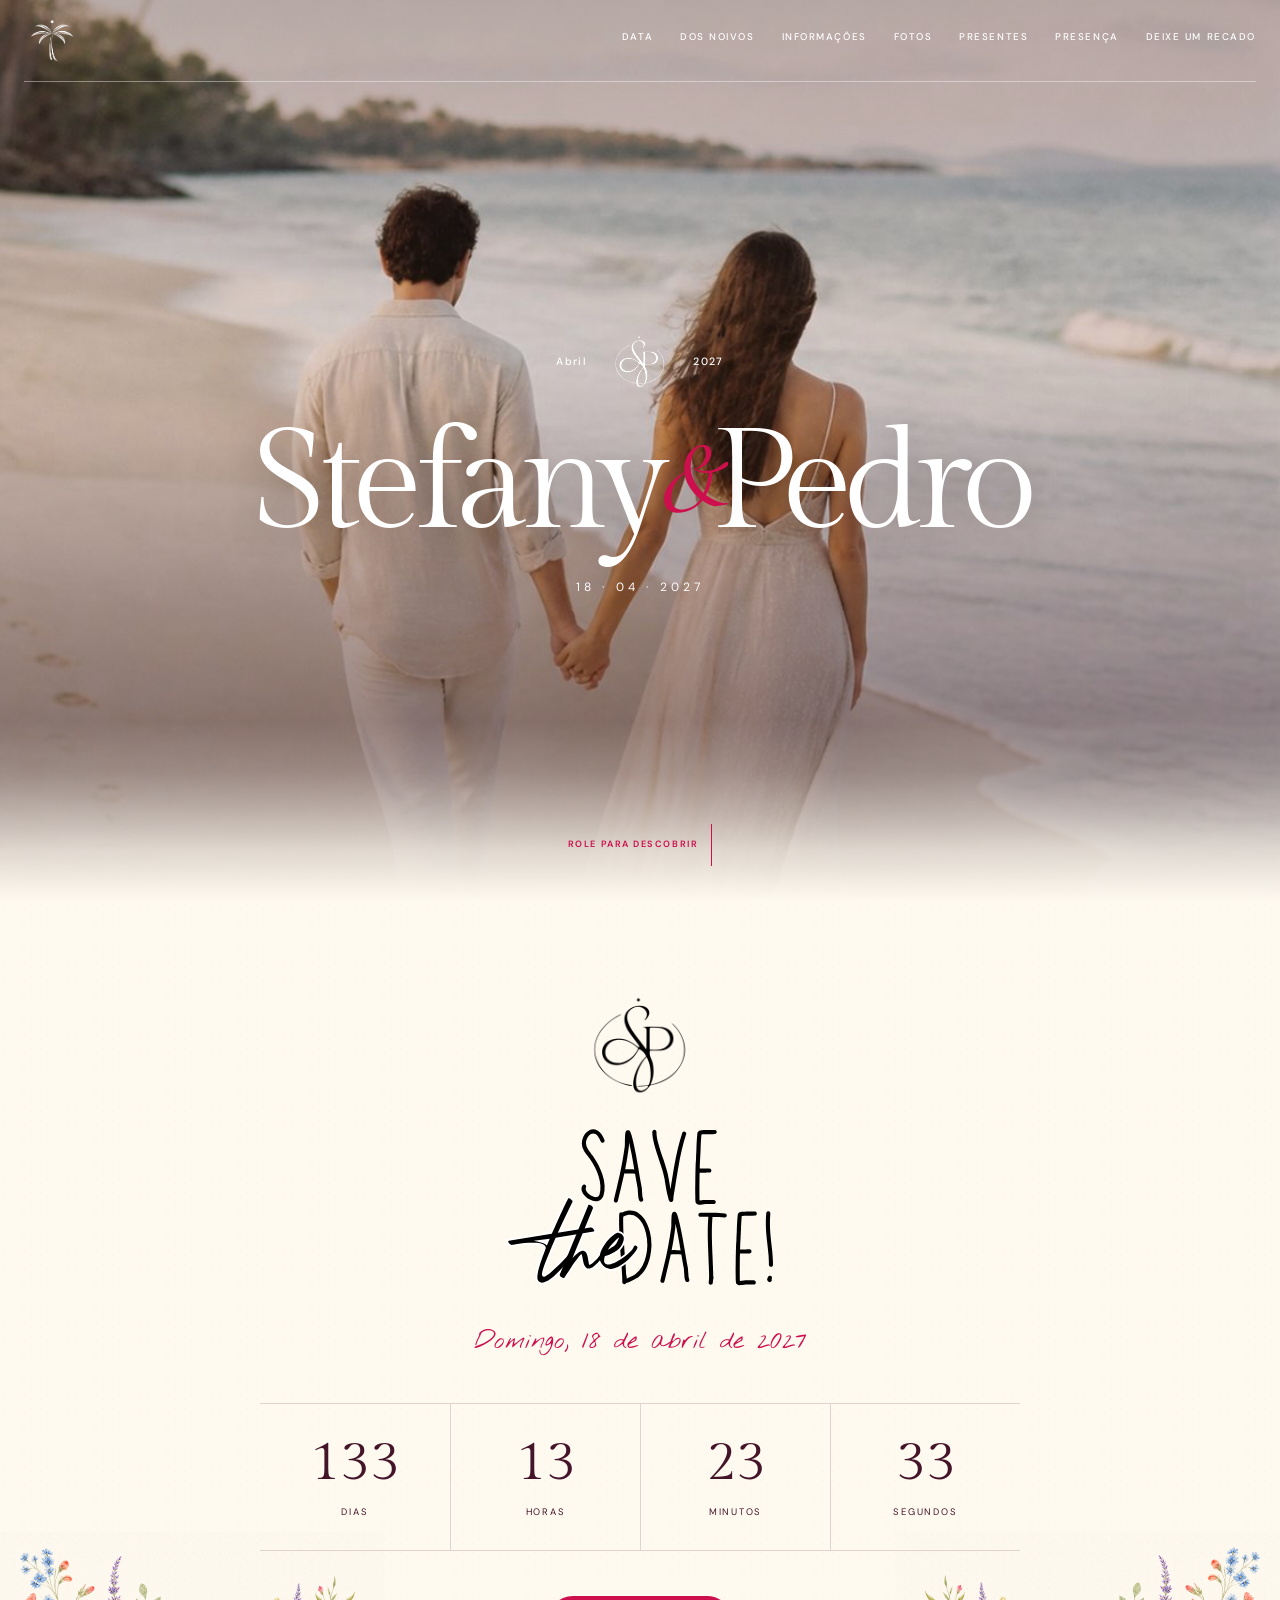
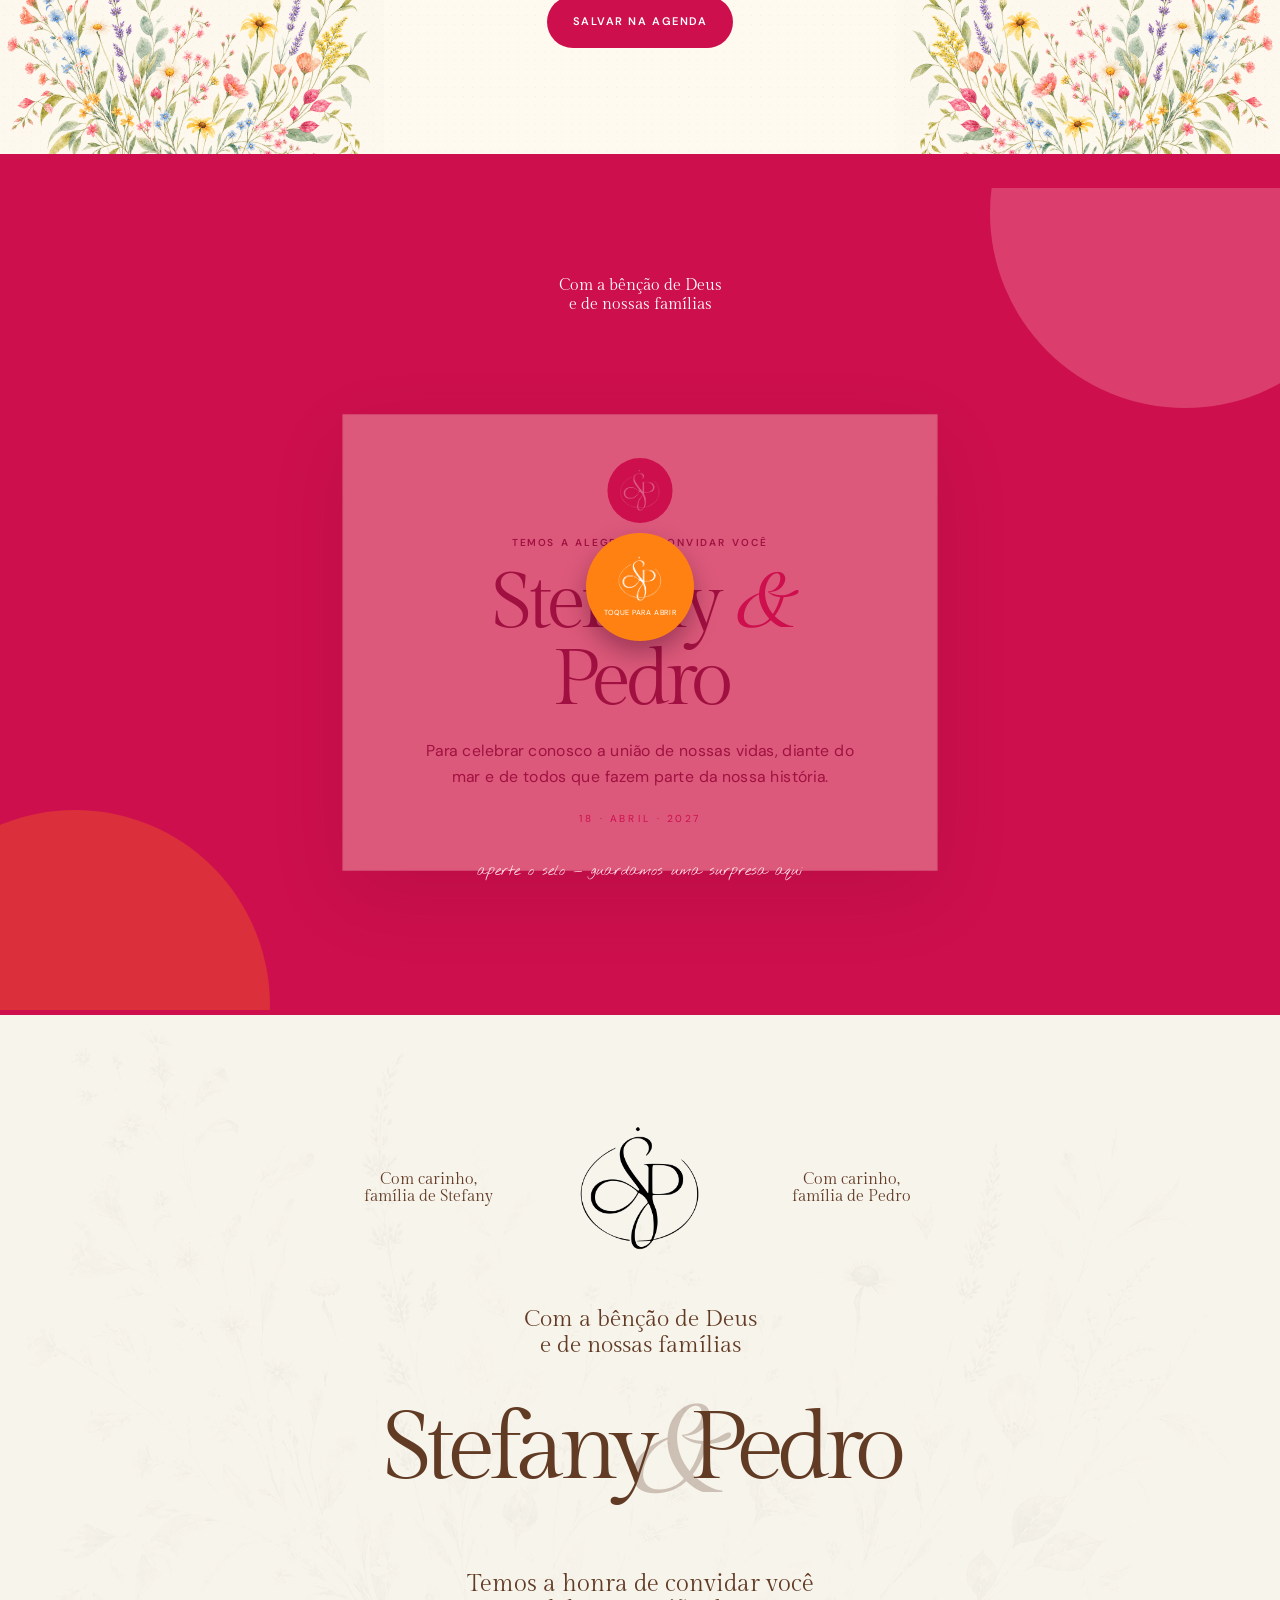
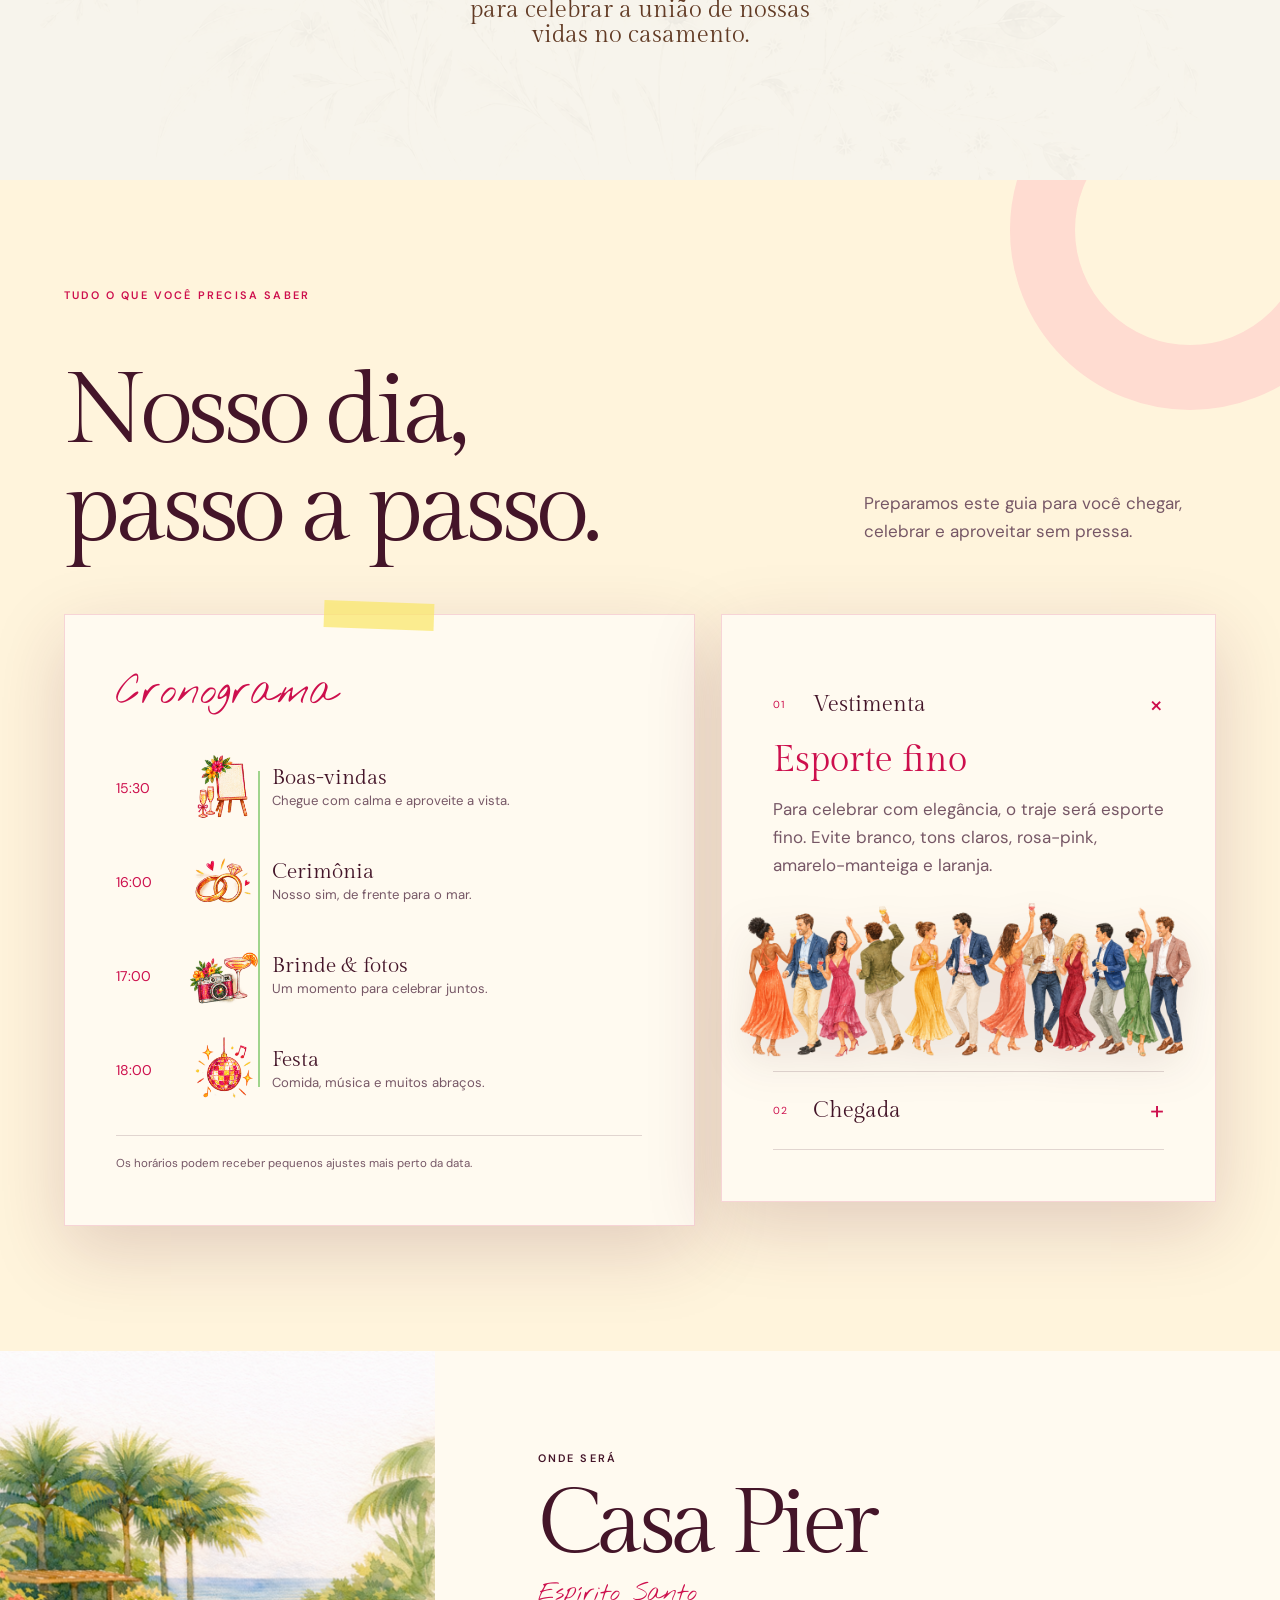
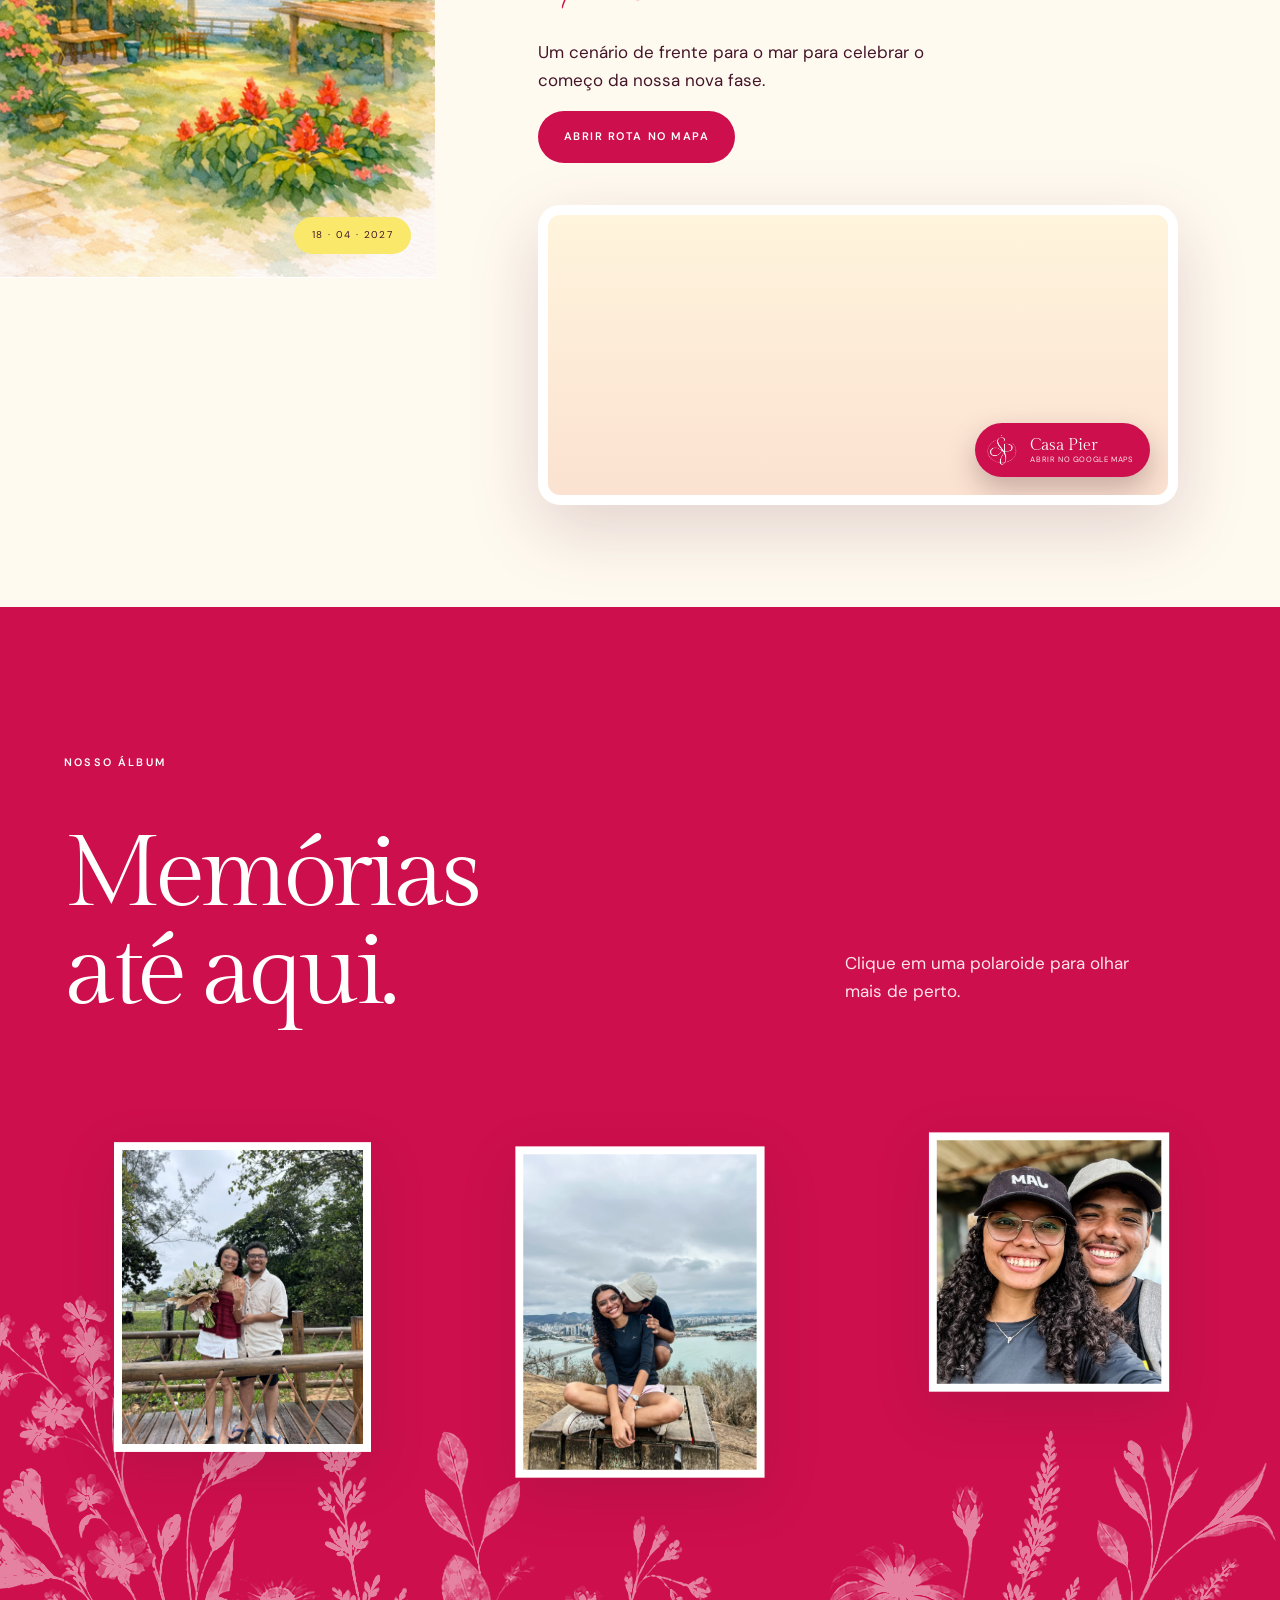
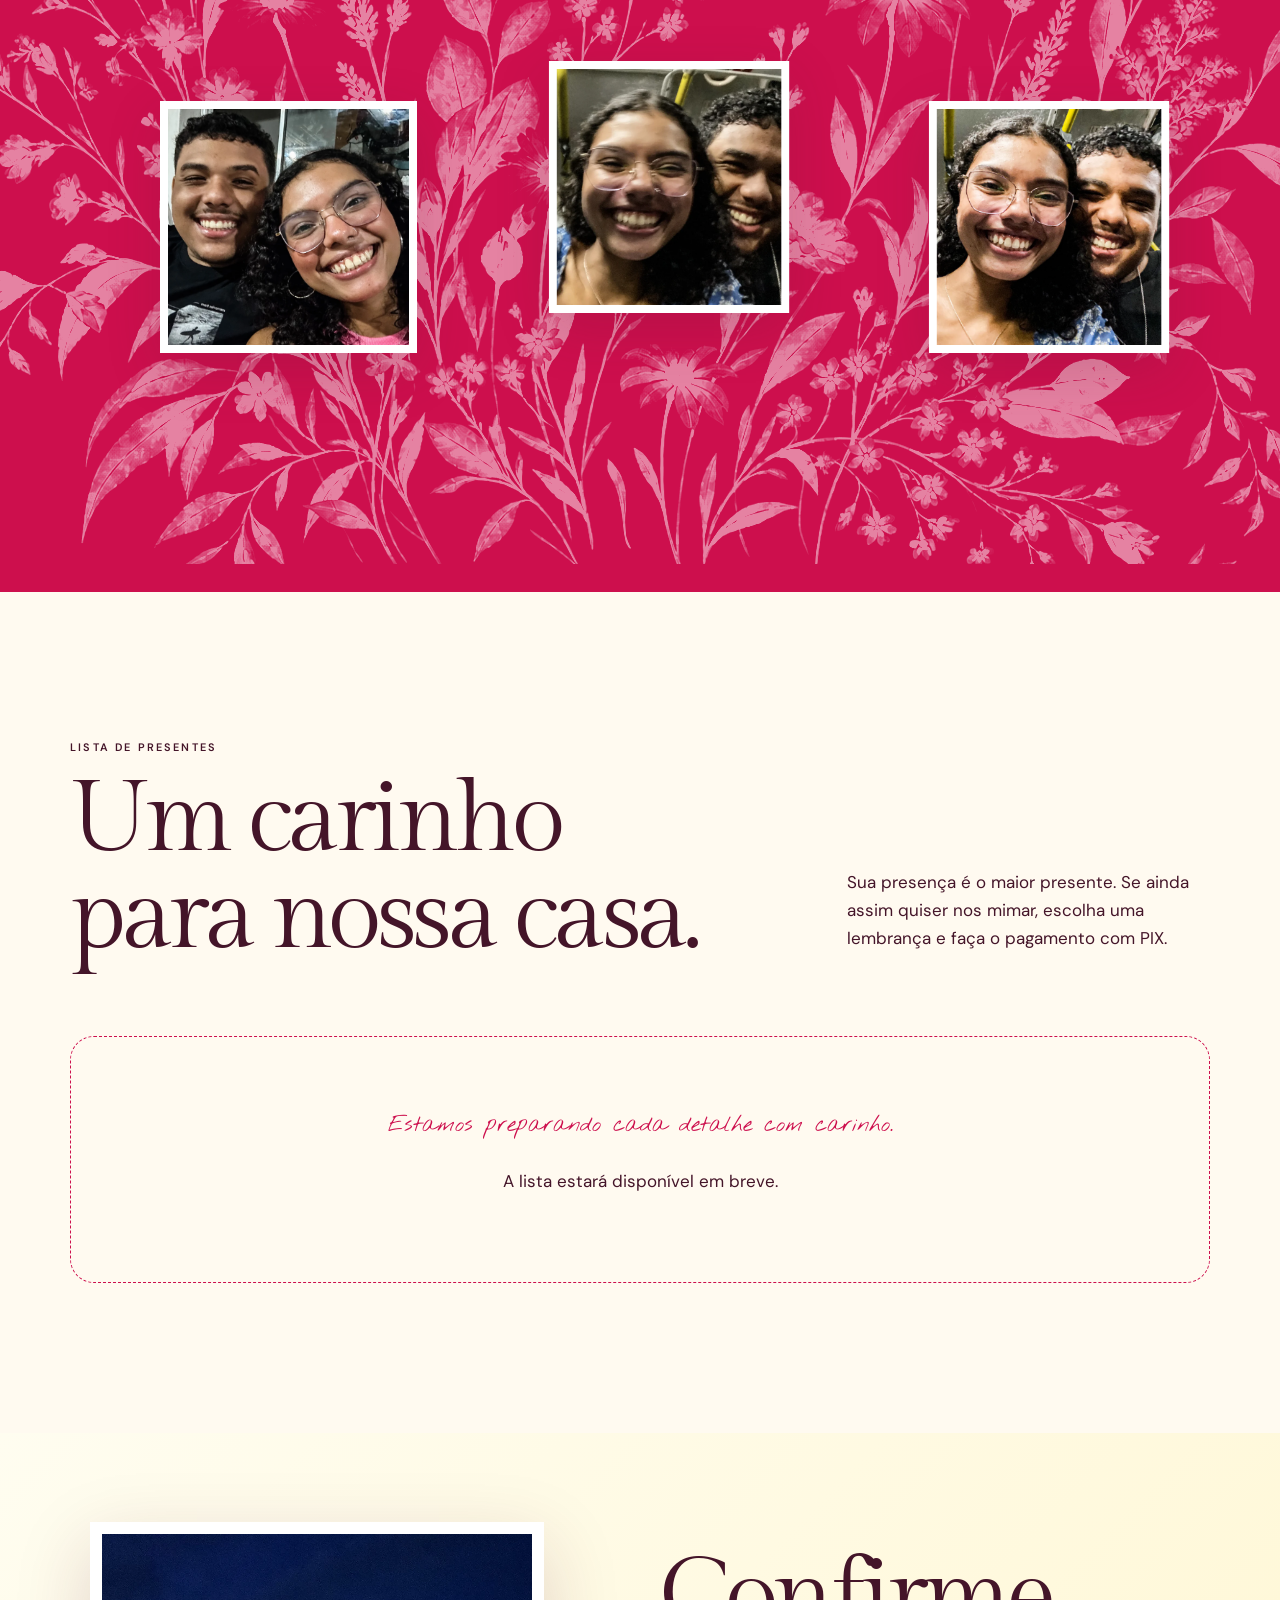
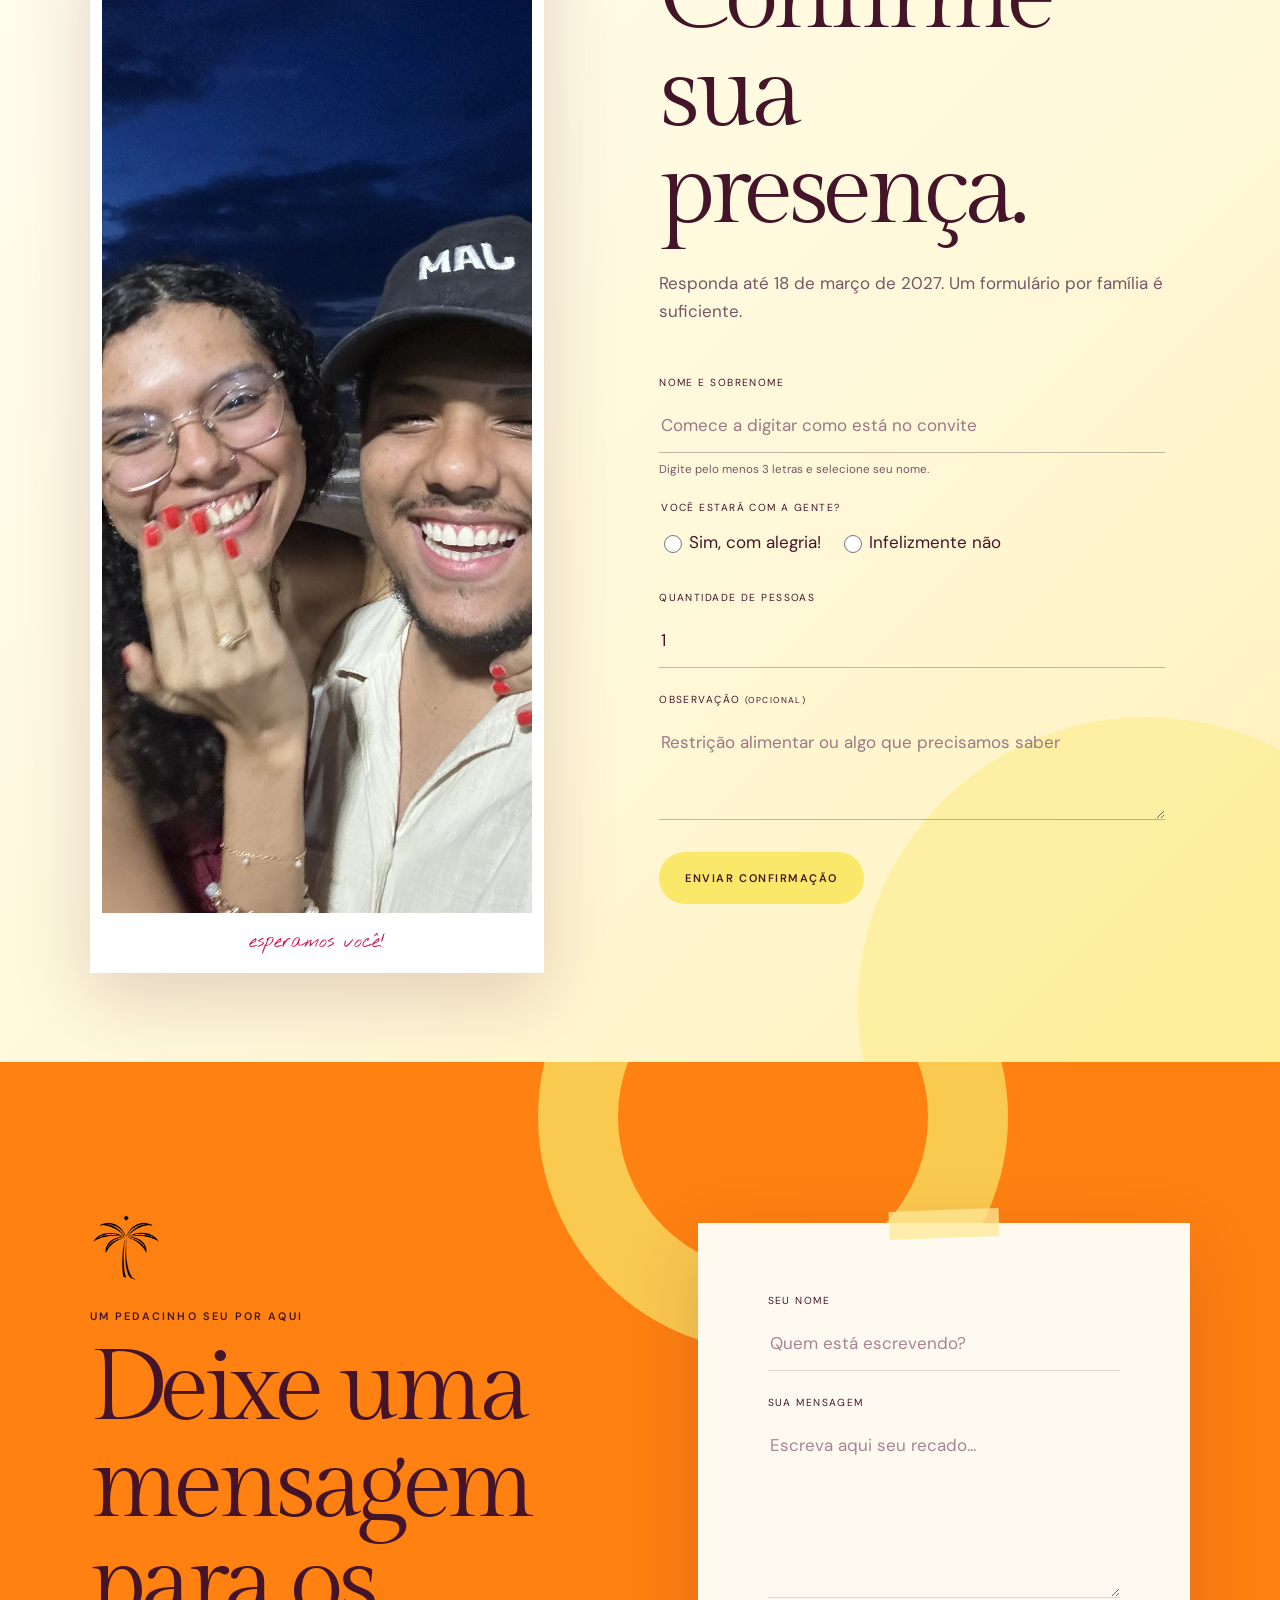
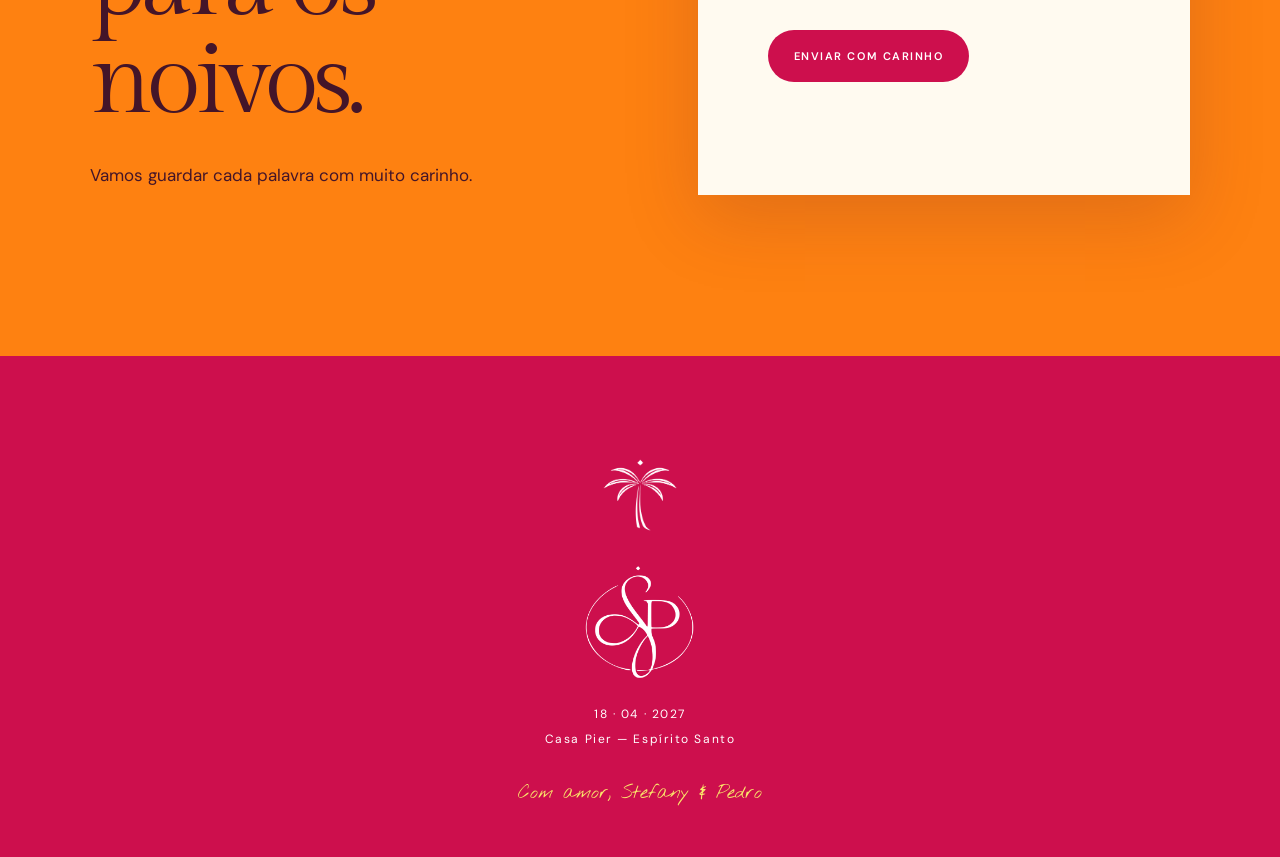
==== commit b22491b1: "Adiciona lista fechada de convidados" ====
--- a/index.html
+++ b/index.html
@@ -9,7 +9,7 @@
   <link rel="preconnect" href="https://fonts.googleapis.com">
   <link rel="preconnect" href="https://fonts.gstatic.com" crossorigin>
   <link href="https://fonts.googleapis.com/css2?family=DM+Sans:wght@300;400;500;600&amp;family=Gilda+Display&amp;family=Nothing+You+Could+Do&amp;display=swap" rel="stylesheet">
-  <link rel="stylesheet" href="styles.css?v=20260819-27">
+  <link rel="stylesheet" href="styles.css?v=20260819-29">
 </head>
 <body>
   <a class="skip" href="#conteudo">Ir para o conteúdo</a>
@@ -124,12 +124,12 @@
       <div class="gallery-heading reveal"><p class="eyebrow">Nosso álbum</p><h2 id="gallery-title">Memórias<br>até aqui.</h2><p>Clique em uma polaroide para olhar mais de perto.</p></div>
       <div class="polaroid-wall" id="polaroid-wall">
         <img class="gallery-watercolor" src="assets/watercolor-wildflowers.png" alt="" aria-hidden="true" loading="lazy" decoding="async">
-        <figure class="polaroid p1" tabindex="0" data-lightbox="assets/photos/memory-01.webp" data-caption="O começo do nosso para sempre"><img src="assets/photos/memory-01.webp" alt="Stefany e Pedro celebrando juntos com flores" loading="lazy" decoding="async"><figcaption>o nosso sim</figcaption></figure>
-        <figure class="polaroid p2" tabindex="0" data-lightbox="assets/photos/memory-05.webp" data-caption="As melhores aventuras são vividas juntos"><img src="assets/photos/memory-05.webp" alt="Stefany e Pedro abraçados diante de uma paisagem" loading="lazy" decoding="async"><figcaption>aventuras a dois</figcaption></figure>
-        <figure class="polaroid p3" tabindex="0" data-lightbox="assets/photos/memory-06.webp" data-caption="Lado a lado, do nosso jeito"><img src="assets/photos/memory-06.webp" alt="Stefany e Pedro sorrindo juntos durante um passeio" loading="lazy" decoding="async"><figcaption>lado a lado</figcaption></figure>
-        <figure class="polaroid p4" tabindex="0" data-lightbox="assets/photos/memory-03.webp" data-caption="A alegria mora nos nossos momentos mais simples"><img src="assets/photos/memory-03.webp" alt="Stefany e Pedro sorrindo juntos em um momento descontraído" loading="lazy" decoding="async"><figcaption>do nosso jeito</figcaption></figure>
-        <figure class="polaroid p5" tabindex="0" data-lightbox="assets/photos/memory-04.webp" data-caption="Sempre encontramos motivos para sorrir"><img src="assets/photos/memory-04.webp" alt="Stefany e Pedro sorrindo durante um passeio" loading="lazy" decoding="async"><figcaption>um dia de cada vez</figcaption></figure>
-        <figure class="polaroid p6" tabindex="0" data-lightbox="assets/photos/memory-07.webp" data-caption="Entre risadas e caminhos compartilhados"><img src="assets/photos/memory-07.webp" alt="Stefany e Pedro sorrindo juntos durante uma viagem" loading="lazy" decoding="async"><figcaption>sempre juntos</figcaption></figure>
+        <figure class="polaroid p1" tabindex="0" data-lightbox="assets/photos/memory-01.webp"><img src="assets/photos/memory-01.webp" alt="Stefany e Pedro celebrando juntos com flores" loading="lazy" decoding="async"></figure>
+        <figure class="polaroid p2" tabindex="0" data-lightbox="assets/photos/memory-05.webp"><img src="assets/photos/memory-05.webp" alt="Stefany e Pedro abraçados diante de uma paisagem" loading="lazy" decoding="async"></figure>
+        <figure class="polaroid p3" tabindex="0" data-lightbox="assets/photos/memory-06.webp"><img src="assets/photos/memory-06.webp" alt="Stefany e Pedro sorrindo juntos durante um passeio" loading="lazy" decoding="async"></figure>
+        <figure class="polaroid p4" tabindex="0" data-lightbox="assets/photos/memory-03.webp"><img src="assets/photos/memory-03.webp" alt="Stefany e Pedro sorrindo juntos em um momento descontraído" loading="lazy" decoding="async"></figure>
+        <figure class="polaroid p5" tabindex="0" data-lightbox="assets/photos/memory-04.webp"><img src="assets/photos/memory-04.webp" alt="Stefany e Pedro sorrindo durante um passeio" loading="lazy" decoding="async"></figure>
+        <figure class="polaroid p6" tabindex="0" data-lightbox="assets/photos/memory-07.webp"><img src="assets/photos/memory-07.webp" alt="Stefany e Pedro sorrindo juntos durante uma viagem" loading="lazy" decoding="async"></figure>
       </div>
     </section>
 
@@ -143,7 +143,13 @@
       <div class="rsvp-copy reveal">
         <h2 id="rsvp-title">Confirme sua presença.</h2><p>Responda até 18 de março de 2027. Um formulário por família é suficiente.</p>
         <form id="rsvp-form" class="pretty-form">
-          <label for="rsvp-name">Nome e sobrenome</label><input id="rsvp-name" name="name" type="text" autocomplete="name" maxlength="120" required placeholder="Como está no convite">
+          <label for="rsvp-name">Nome e sobrenome</label>
+          <div class="guest-name-field">
+            <input id="rsvp-name" name="name" type="text" autocomplete="off" maxlength="120" required placeholder="Comece a digitar como está no convite" aria-autocomplete="list" aria-controls="guest-suggestions" aria-expanded="false">
+            <input id="rsvp-guest-id" name="guest_id" type="hidden">
+            <div id="guest-suggestions" class="guest-suggestions" role="listbox" hidden></div>
+          </div>
+          <small id="rsvp-guest-limit" class="guest-limit" aria-live="polite">Digite pelo menos 3 letras e selecione seu nome.</small>
           <fieldset><legend>Você estará com a gente?</legend><label class="choice"><input type="radio" name="attendance" value="sim" required><span>Sim, com alegria!</span></label><label class="choice"><input type="radio" name="attendance" value="nao"><span>Infelizmente não</span></label></fieldset>
           <label for="rsvp-guests">Quantidade de pessoas</label><input id="rsvp-guests" name="guest_count" type="number" min="1" max="12" value="1" required>
           <label for="rsvp-note">Observação <small>(opcional)</small></label><textarea id="rsvp-note" name="note" maxlength="500" placeholder="Restrição alimentar ou algo que precisamos saber"></textarea>
@@ -173,17 +179,18 @@
 
   <section id="painel-admin" class="admin-panel" aria-labelledby="admin-title" hidden>
     <div class="admin-inner">
-      <div class="admin-header"><div><h2 id="admin-title">Painel do casal</h2><p>Presentes, PIX, confirmações e mensagens em um só lugar.</p></div><button class="button admin-close" type="button" onclick="toggleAdmin()">Fechar painel</button></div>
+      <div class="admin-header"><div><h2 id="admin-title">Painel do casal</h2><p>Convidados, presentes, PIX, confirmações e mensagens em um só lugar.</p></div><button class="button admin-close" type="button" onclick="toggleAdmin()">Fechar painel</button></div>
       <div class="admin-grid">
         <section class="admin-card wide"><h3>Acesso seguro</h3><div id="admin-desconectado"><p>Entre com o usuário administrador do Supabase.</p><form id="form-admin-login" class="admin-login"><div><label for="admin-email">E-mail</label><input type="email" id="admin-email" autocomplete="username" required></div><div><label for="admin-senha">Senha</label><input type="password" id="admin-senha" autocomplete="current-password" required></div><button class="button" type="submit">Entrar</button></form></div><div id="admin-conectado" class="admin-session" hidden><p>Conectado como <strong id="admin-email-logado"></strong></p><button class="button" type="button" onclick="sairAdmin()">Sair</button></div><p id="admin-auth-status" class="admin-status" role="status"></p></section>
         <section class="admin-card"><h3>PIX global</h3><label for="config-pix">Código PIX Copia e Cola</label><input type="text" id="config-pix"><button class="button" id="btn-salvar-pix" type="button" onclick="salvarPix()" disabled>Salvar PIX</button><p id="pix-admin-status" class="admin-status"></p></section>
         <section class="admin-card"><h3 id="titulo-form-presente">Novo presente</h3><form id="form-add-presente"><label for="nome-prod">Nome</label><input type="text" id="nome-prod" required><label for="valor-prod">Valor total</label><input type="number" id="valor-prod" min="0.01" step="0.01" required><label for="cotas-prod">Cotas</label><input type="number" id="cotas-prod" min="1" required><label for="link-pgto-prod">Link do produto</label><input type="url" id="link-pgto-prod"><label for="imagem-prod">Imagem manual</label><input type="url" id="imagem-prod"><div id="image-preview-admin" class="image-preview-admin" hidden><img id="image-preview-admin-img" src="" alt="Prévia"><span id="image-preview-admin-text"></span></div><div class="admin-form-actions"><button class="button" id="btn-salvar-presente" type="submit" disabled>Publicar presente</button><button class="button" id="btn-cancelar-edicao" type="button" onclick="cancelarEdicaoPresente()" hidden>Cancelar</button></div><p id="presente-admin-status" class="admin-status"></p></form><div id="lista-admin-presentes"></div></section>
+        <section class="admin-card wide"><div class="admin-list-header"><h3>Lista fechada de convidados</h3><button class="button" type="button" onclick="carregarConvidadosAdmin()">Atualizar</button></div><form id="form-add-convidado" class="admin-guest-form"><div><label for="convidado-nome">Nome como está no convite</label><input type="text" id="convidado-nome" maxlength="120" required></div><div><label for="convidado-limite">Máximo de pessoas</label><input type="number" id="convidado-limite" min="1" max="12" value="1" required></div><button class="button" id="btn-salvar-convidado" type="submit" disabled>Adicionar à lista</button></form><p id="convidado-admin-status" class="admin-status" role="status"></p><div id="lista-admin-convidados"><p>Entre para carregar.</p></div></section>
         <section class="admin-card wide"><div class="admin-list-header"><h3>Confirmações</h3><button class="button" type="button" onclick="carregarRespostasAdmin()">Atualizar</button></div><div id="lista-admin-rsvp"><p>Entre para carregar.</p></div></section>
         <section class="admin-card wide"><div class="admin-list-header"><h3>Mensagens recebidas</h3><button class="button" type="button" onclick="carregarMensagensAdmin()">Atualizar</button></div><div id="lista-admin-mensagens"><p>Entre para carregar.</p></div></section>
       </div>
     </div>
   </section>
 
-  <script src="app.js?v=20260819-24"></script>
+  <script src="app.js?v=20260819-25"></script>
 </body>
 </html>
--- a/styles.css
+++ b/styles.css
@@ -46,7 +46,7 @@
 
 /* Formal invitation */
 .couple-notes{position:relative;display:grid;min-height:770px;padding:44px 4vw 70px;border-top:5px solid var(--wine);background:#f7f4ec;color:#623b25;overflow:hidden;place-items:center;isolation:isolate}.couple-notes:before{position:absolute;inset:0;z-index:-1;background:url('assets/watercolor-wildflowers.png') center/cover no-repeat;content:'';filter:grayscale(1) sepia(1) saturate(.35);mix-blend-mode:multiply;opacity:.045}.formal-invitation{display:flex;flex-direction:column;justify-content:center;width:min(100%,1120px);min-height:650px;text-align:center}.formal-families{display:grid;grid-template-columns:1fr 145px 1fr;align-items:center;gap:26px;width:min(100%,650px);margin:0 auto}.formal-families p{margin:0;font:clamp(1rem,1.25vw,1.3rem)/1.06 var(--display)}.formal-monogram{width:140px;height:140px;margin:auto;object-fit:contain;filter:sepia(1) saturate(.65) brightness(.54)}.formal-blessing{margin:48px 0 34px;font:clamp(1.45rem,1.8vw,1.9rem)/1.1 var(--display)}.formal-couple-title{position:relative;display:flex;justify-content:center;align-items:center;margin:0;font:clamp(5rem,7.5vw,8rem)/.9 var(--display);letter-spacing:-.075em;white-space:nowrap}.formal-couple-title i{position:relative;z-index:2;margin:0 -.22em;color:rgba(98,59,37,.28);font-family:var(--display);font-size:1.32em;font-style:italic;font-weight:400;transform:translateY(.04em)}.formal-couple-title span{position:relative;z-index:1}.formal-invite-text{margin:66px auto 0;font:clamp(1.45rem,1.85vw,1.9rem)/1.08 var(--display)}
-.polaroid{margin:0;padding:11px 11px 44px;background:#fff;box-shadow:var(--shadow);cursor:zoom-in;transition:transform .35s,box-shadow .35s}.polaroid:hover,.polaroid:focus-visible{z-index:10;box-shadow:0 32px 80px rgba(92,25,52,.3);transform:rotate(0) translateY(-8px) scale(var(--scroll-scale,1))!important}.polaroid img{width:100%;height:100%;object-fit:cover}.polaroid figcaption{padding-top:12px;text-align:center;font:1rem var(--hand)}
+.polaroid{margin:0;padding:11px;background:#fff;box-shadow:var(--shadow);cursor:zoom-in;transition:transform .35s,box-shadow .35s}.polaroid:hover,.polaroid:focus-visible{z-index:10;box-shadow:0 32px 80px rgba(92,25,52,.3);transform:rotate(0) translateY(-8px) scale(var(--scroll-scale,1))!important}.polaroid img{width:100%;height:100%;object-fit:cover}
 
 /* Details */
 .details{position:relative;padding:110px 5vw 125px;background:var(--cream);color:var(--ink);overflow:hidden}.details:before{position:absolute;top:-130px;right:-90px;width:360px;height:360px;border:65px solid rgba(255,179,189,.38);border-radius:50%;content:''}.details-header{position:relative;display:grid;grid-template-columns:1.5fr .7fr;align-items:end;gap:45px;width:min(100%,1180px);margin:0 auto 55px}.details-header .eyebrow{grid-column:1/-1;color:var(--wine)}.details-header h2{margin:0}.details-header>p:last-child{max-width:360px;margin:0 0 14px;color:var(--muted)}.details-grid{position:relative;display:grid;grid-template-columns:minmax(0,1.12fr) minmax(340px,.88fr);gap:26px;width:min(100%,1180px);margin:auto;background:transparent;align-items:start}.timeline,.info-accordions{position:relative;padding:clamp(28px,4vw,52px);border:1px solid rgba(205,15,77,.16);background:var(--paper);box-shadow:var(--shadow)}.timeline{transform:rotate(-.6deg)}.timeline:after{position:absolute;top:-13px;left:50%;width:110px;height:27px;background:rgba(250,232,106,.72);content:'';transform:translateX(-50%) rotate(2deg)}.timeline h3{margin-bottom:28px;color:var(--wine);font:2.5rem var(--hand)}.timeline ol{position:relative;margin:0;padding:0;list-style:none}.timeline ol:before{position:absolute;top:24px;bottom:24px;left:142px;width:2px;background:rgba(67,176,42,.5);content:''}.timeline li{position:relative;display:grid;grid-template-columns:58px 72px 1fr;gap:13px;align-items:center;min-height:82px;margin-bottom:12px}.timeline-doodle{display:block;width:72px;height:72px;background-image:url('assets/schedule-doodles.png');background-repeat:no-repeat;background-size:400% auto}.timeline li:nth-child(1) .timeline-doodle{background-position:0 center}.timeline li:nth-child(2) .timeline-doodle{background-position:33.333% center}.timeline li:nth-child(3) .timeline-doodle{background-position:66.666% center}.timeline li:nth-child(4) .timeline-doodle{background-position:100% center}.timeline time{color:var(--wine);font:.88rem var(--sans)}.timeline strong{display:block;font:1.34rem var(--display)}.timeline li div span{display:block;color:var(--muted);font-size:.82rem}.schedule-note{margin:24px 0 0;padding-top:18px;border-top:1px solid var(--line);color:var(--muted);font-size:.72rem}.info-accordions{transform:rotate(.5deg)}.info-accordions details{border-bottom:1px solid var(--line)}.info-accordions summary{display:grid;grid-template-columns:40px 1fr auto;align-items:center;padding:22px 0;list-style:none;cursor:pointer;font:1.35rem var(--display)}.info-accordions summary::-webkit-details-marker{display:none}.info-accordions summary span{color:var(--wine);font:.64rem var(--sans);letter-spacing:.12em}.info-accordions summary i{color:var(--wine);font:1.6rem var(--sans);transition:transform .25s}.info-accordions details[open] summary i{transform:rotate(45deg)}.info-accordions details>div{padding:0 0 28px}.info-accordions h3{margin-bottom:16px;color:var(--wine);font-size:2.25rem}.info-accordions p{color:var(--muted)}.dress-code-art{width:112%;max-width:none;margin:18px -6% -18px;filter:drop-shadow(0 14px 22px rgba(68,21,41,.12))}
@@ -58,6 +58,7 @@
 
 /* Gallery */
 .gallery{position:relative;padding:150px 5vw 190px;background:var(--wine);color:#fff;overflow:hidden}.gallery:after{position:absolute;right:0;bottom:0;left:0;z-index:1;height:28px;background:var(--wine);content:''}.gallery-heading{display:grid;grid-template-columns:1.4fr .7fr;gap:40px;align-items:end;width:min(100%,1180px);margin:0 auto 60px}.gallery-heading .eyebrow{grid-column:1/-1}.gallery-heading h2{margin:0}.gallery-heading>p:last-child{max-width:320px;color:#ffe5ea}.polaroid-wall{position:relative;width:min(100%,1180px);height:920px;margin:auto}.gallery-watercolor{position:absolute;bottom:-215px;left:50%;z-index:0;width:128%;max-width:none;mix-blend-mode:screen;filter:grayscale(1) invert(1) brightness(3) contrast(1.35);opacity:.48;pointer-events:none;transform:translateX(-50%);user-select:none}#polaroid-wall .polaroid{--scroll-scale:.72;--drift-x:0px;position:absolute;z-index:2;color:var(--ink);transform:translate3d(var(--drift-x),0,0) scale(var(--scroll-scale));transform-origin:center;transition:box-shadow .35s;will-change:transform}#polaroid-wall .polaroid:hover,#polaroid-wall .polaroid:focus-visible{transform:translate3d(var(--drift-x),0,0) scale(var(--scroll-scale))!important}.polaroid-wall .polaroid img{height:calc(100% - 8px)}.p1{top:0;left:0;width:31%;height:430px}.p2{top:0;left:35%;z-index:3;width:30%;height:460px}.p3{top:0;right:0;width:29%;height:360px}.p4{bottom:0;left:4%;width:31%;height:350px}.p5{bottom:40px;left:38%;width:29%;height:350px}.p6{right:0;bottom:0;width:29%;height:350px}
+.polaroid-wall .polaroid img{height:100%}
 
 /* Gifts */
 .gifts{padding:150px 24px;background:var(--paper)}.gifts-heading{display:grid;grid-template-columns:1.4fr .7fr;align-items:end;gap:50px;width:min(100%,1140px);margin:0 auto 70px}.gifts-heading h2{margin:0}.gifts-heading>p{max-width:360px;margin:0 0 14px}.grid-presentes{display:grid;grid-template-columns:repeat(2,minmax(0,1fr));gap:22px;width:min(100%,1140px);margin:auto}.card-presente{position:relative;display:flex;min-height:570px;padding:clamp(26px,4vw,48px);border:1px solid var(--line);border-radius:24px;background:#fff;flex-direction:column;overflow:hidden;transition:.3s}.card-presente:nth-child(4n+1){--accent:var(--pink)}.card-presente:nth-child(4n+2){--accent:var(--yellow)}.card-presente:nth-child(4n+3){--accent:var(--orange)}.card-presente:nth-child(4n){--accent:#8ed879}.card-presente:before{position:absolute;inset:0 0 auto;height:8px;background:var(--accent,var(--pink));content:''}.card-presente:hover{box-shadow:var(--shadow);transform:translateY(-5px)}.gift-image{position:relative;display:grid;width:100%;aspect-ratio:4/3;margin:0 0 26px;background:#fff8ef;place-items:center;overflow:hidden;flex:none}.gift-image img{position:absolute;inset:0;width:100%;height:100%;object-fit:contain;transition:transform .4s}.card-presente:hover .gift-image img{transform:scale(1.04)}.gift-image-placeholder{background:var(--cream)}.gift-image-placeholder span{font:1.5rem var(--hand);color:var(--wine)}.gift-number{font-size:.62rem;letter-spacing:.18em}.card-presente h3{margin:15px 0 25px;font-size:clamp(1.8rem,3vw,2.6rem)}.info-preco{display:flex;justify-content:space-between;gap:20px;margin-top:auto;color:var(--muted)}.info-preco p{margin:0}.info-preco .quota{color:var(--wine);font:1.35rem var(--display)}.controle-cotas{display:grid;grid-template-columns:1fr 70px;align-items:center;margin:22px 0 16px;border-top:1px solid var(--line);border-bottom:1px solid var(--line)}.controle-cotas label{font-size:.68rem;letter-spacing:.1em;text-transform:uppercase}.controle-cotas input{height:48px;margin:0;border:0;border-left:1px solid var(--line);text-align:center}.card-presente .button{width:100%;background:var(--wine);color:#fff}.empty-gifts{grid-column:1/-1;padding:70px;border:1px dashed var(--wine);border-radius:24px;text-align:center}.empty-gifts .hand{color:var(--wine);font-size:1.4rem}
@@ -70,12 +71,15 @@
 .rsvp-photo,.rsvp-copy{position:relative;z-index:1}.rsvp-copy>p:not(.eyebrow){color:var(--muted)}
 .rsvp .pretty-form input[type=text],.rsvp .pretty-form input[type=number],.rsvp .pretty-form textarea{border-bottom-color:rgba(68,21,41,.3);color:var(--ink)}
 .rsvp .pretty-form input::placeholder,.rsvp .pretty-form textarea::placeholder{color:#9a7886}.rsvp .choice input{accent-color:var(--wine)}.rsvp .form-status.success{color:var(--green)}.rsvp .form-status.error{color:var(--wine)}
+.guest-name-field{position:relative}.guest-suggestions{position:absolute;z-index:20;top:calc(100% - 24px);right:0;left:0;border:1px solid rgba(68,21,41,.18);background:#fffdf6;box-shadow:0 18px 35px rgba(68,21,41,.14)}.guest-suggestion{display:block;width:100%;padding:13px 15px;border:0;border-bottom:1px solid rgba(68,21,41,.1);background:transparent;color:var(--ink);font:500 .9rem var(--sans);text-align:left;cursor:pointer}.guest-suggestion:last-child{border-bottom:0}.guest-suggestion:hover,.guest-suggestion:focus{background:#fff1b8;outline:0}.guest-suggestions-empty{display:block;padding:13px 15px;color:var(--muted);font-size:.8rem}.guest-limit{display:block;min-height:20px;margin:-17px 0 20px;color:var(--muted);font-size:.72rem}.guest-limit.selected{color:var(--green);font-weight:600}
 .message-section{position:relative;display:grid;grid-template-columns:1fr 1fr;gap:clamp(50px,9vw,120px);align-items:center;padding:150px 7vw;background:var(--orange);overflow:hidden}.message-section:before{position:absolute;top:-180px;left:42%;width:470px;height:470px;border:80px solid var(--yellow);border-radius:50%;content:'';opacity:.7}.message-heading,.message-card{position:relative;z-index:1}.message-heading .identity-palm{margin-left:0;filter:none}.message-heading h2{margin-bottom:30px}.message-card{padding:clamp(34px,6vw,70px);background:var(--paper);box-shadow:var(--shadow);transform:rotate(1.5deg)}.message-card .tape{position:absolute;top:-13px;left:50%;width:110px;height:28px;background:rgba(255,232,151,.75);transform:translateX(-50%) rotate(-2deg)}.message-card input,.message-card textarea{border-bottom-color:var(--line);color:var(--ink)}.message-card input::placeholder,.message-card textarea::placeholder{color:#a88491}.message-card textarea{min-height:180px}.message-card .form-status.success{color:var(--green)}.message-card .form-status.error{color:var(--wine)}
 
 /* Footer, modals, admin */
 .site-footer{padding:100px 32px 48px;background:var(--wine);color:#fff;text-align:center}.footer-palm{width:80px;margin:auto;filter:invert(1)}.footer-monogram{display:block;width:128px;height:128px;margin:25px auto 18px;object-fit:contain;filter:invert(1)}.site-footer>p{margin-bottom:5px;font-size:.75rem;letter-spacing:.13em}.site-footer>.hand{margin:28px 0 0;color:var(--yellow);font-size:1.2rem;letter-spacing:0}
 .lightbox,.modal-overlay{position:fixed;inset:0;z-index:4000;display:grid;padding:24px;background:rgba(45,12,27,.84);place-items:center;backdrop-filter:blur(8px)}.lightbox figure{max-width:min(90vw,850px);max-height:88vh;margin:0;padding:12px 12px 52px;background:#fff;box-shadow:var(--shadow)}.lightbox img{max-height:72vh;object-fit:contain}.lightbox figcaption{padding-top:13px;color:var(--ink);text-align:center;font:1.1rem var(--hand)}.lightbox-close,.modal-close{position:absolute;top:20px;right:24px;width:48px;height:48px;border:1px solid currentColor;border-radius:50%;background:transparent;color:#fff;font-size:2rem;line-height:1;cursor:pointer}.modal-content{position:relative;width:min(100%,550px);max-height:92vh;padding:clamp(35px,6vw,65px);border-radius:24px;background:var(--paper);color:var(--ink);text-align:center;overflow:auto}.modal-content .modal-close{top:10px;right:10px;border:0;color:var(--ink)}.modal-content h2{font-size:2.8rem}.qr-code-img{display:block;width:190px;height:190px;margin:18px auto;padding:8px;background:#fff}#area-pix{padding:24px;border-radius:18px;background:var(--cream)}#area-cartao{margin-top:20px}
+.lightbox figure{padding-bottom:12px}.lightbox figcaption:empty{display:none}
 .admin-route{background:#20161a}.admin-route .site-nav,.admin-route .skip,.admin-route main,.admin-route .site-footer,.admin-route .lightbox,.admin-route .modal-overlay{display:none!important}.admin-route .admin-panel{min-height:100vh}.admin-panel{padding:70px 24px;background:#20161a;color:#fff}.admin-inner{width:min(100%,1050px);margin:auto}.admin-header,.admin-list-header,.admin-session{display:flex;align-items:center;justify-content:space-between;gap:20px}.admin-header{margin-bottom:35px}.admin-header h2{margin:0 0 7px;font:2rem var(--sans)}.admin-header p{margin:0;color:#bdaeb5}.admin-panel .button{min-height:42px;border:1px solid #fff;background:transparent;color:#fff}.admin-grid{display:grid;grid-template-columns:1fr 1fr;gap:20px}.admin-card{padding:28px;border:1px solid #4b3e44;background:#2a2024}.admin-card.wide{grid-column:1/-1}.admin-card h3{margin-bottom:18px;font:600 1rem var(--sans)}.admin-card label{display:block;margin:12px 0 3px;color:#bdaeb5;font-size:.72rem}.admin-card input{width:100%;min-height:44px;padding:8px;border:0;border-bottom:1px solid #64545b;background:transparent;color:#fff}.admin-login{display:grid;grid-template-columns:1fr 1fr auto;gap:15px;align-items:end}.admin-status{min-height:22px;color:var(--yellow);font-size:.76rem}.admin-status.error{color:var(--pink)}.admin-form-actions,.item-admin-actions{display:flex;gap:8px;margin-top:15px}.image-preview-admin{display:flex;align-items:center;gap:12px;margin:12px 0}.image-preview-admin img{width:64px;height:64px;object-fit:contain;background:#fff}.item-admin{display:flex;align-items:center;justify-content:space-between;gap:15px;padding:14px 0;border-bottom:1px solid #4b3e44;font-size:.78rem}.item-admin small{display:block;color:#a999a1}.item-admin button{padding:6px 9px;border:1px solid #6b5962;background:none;color:#fff;cursor:pointer}.admin-list-header .button{min-height:34px;padding:8px 14px}.admin-data{display:grid;grid-template-columns:1.3fr .8fr .6fr 1fr;gap:14px;padding:12px 0;border-bottom:1px solid #4b3e44;font-size:.75rem}.admin-data.message{grid-template-columns:.7fr 2fr .7fr}
+.admin-guest-form{display:grid;grid-template-columns:minmax(240px,2fr) minmax(130px,.7fr) auto;gap:15px;align-items:end;margin-bottom:8px}
 
 /* Motion and flower click */
 .reveal{opacity:0;transform:translateY(28px);transition:opacity .85s,transform .85s cubic-bezier(.2,.68,.25,1)}.reveal.visible{opacity:1;transform:translateY(0)}
@@ -93,6 +97,6 @@
   .save-date{min-height:800px;padding:72px 18px 185px}.save-date:after{height:24px}.save-monogram{width:84px;height:84px;margin-bottom:12px}.save-lettering{width:215px;margin-bottom:14px}.save-floral{bottom:0;width:100%;height:175px;opacity:.7;object-position:center bottom}.save-floral-left{left:0}.save-floral-right{display:none}.date-written{margin-bottom:32px}.countdown{grid-template-columns:repeat(2,minmax(0,1fr));width:calc(100vw - 36px);max-width:100%;gap:10px;margin-bottom:34px;border:0}.countdown div,.countdown div+div,.countdown div:nth-child(3),.countdown div:nth-child(4){display:grid;min-width:0;min-height:106px;padding:17px 7px;border:1px solid var(--line);border-radius:16px;background:rgba(255,250,240,.97);place-content:center}.countdown strong{font-size:2.35rem;line-height:1}.countdown span{margin-top:10px;font-size:.52rem;letter-spacing:.14em}
   .invitation-section{min-height:680px;padding:72px 15px 92px}.invite-copy{min-height:390px;padding:38px 22px}.invitation-card{min-height:390px}.invite-note{font-size:.8rem}.couple-notes{min-height:620px;padding:42px 18px 56px}.formal-invitation{min-height:520px}.formal-families{grid-template-columns:1fr 78px 1fr;gap:8px}.formal-families p{font-size:.82rem;line-height:1.1}.formal-monogram{width:76px;height:76px}.formal-blessing{margin:34px 0 28px;font-size:1.35rem;line-height:1.12}.formal-couple-title{font-size:clamp(3rem,13.2vw,3.9rem);letter-spacing:-.085em}.formal-couple-title i{margin:0 -.2em;font-size:1.25em}.formal-invite-text{margin-top:46px;font-size:1.22rem;line-height:1.14}
   .details{padding:78px 14px 88px}.details-header{margin-bottom:36px}.timeline,.info-accordions{padding:28px 18px;transform:none}.timeline h3{margin-bottom:22px}.timeline ol:before{left:113px}.timeline li{grid-template-columns:46px 58px 1fr;gap:9px;min-height:72px;margin-bottom:9px}.timeline-doodle{width:58px;height:62px}.timeline strong{font-size:1.12rem}.timeline li div span{font-size:.73rem}.info-accordions details>div{padding-left:0}.dress-code-art{width:108%;margin:15px -4% -12px}.venue-photo{min-height:0}.venue-copy{padding:80px 24px}.gallery{padding:105px 18px 130px}.gallery:after{height:18px}.polaroid-wall{height:1900px}.p1{top:0;left:0;width:78%;height:340px}.p2{top:300px;right:0;left:auto;width:70%;height:350px}.p3{top:620px;right:auto;left:0;width:75%;height:330px}.p4{top:900px;right:0;left:auto;width:78%;height:330px}.p5{top:1180px;left:0;width:78%;height:330px}.p6{top:auto;right:0;bottom:0;left:auto;width:76%;height:340px}.gallery-watercolor{bottom:-150px;width:255%;opacity:.66}
-  .gifts{padding:105px 16px}.grid-presentes{grid-template-columns:1fr}.card-presente{min-height:510px}.rsvp-photo{min-height:430px;margin:70px 24px 0}.rsvp-copy{padding:80px 22px}.choice{display:flex}.message-section{padding:105px 20px}.message-section:before{left:25%}.message-card{padding:42px 25px}.admin-header,.admin-session{align-items:flex-start;flex-direction:column}.admin-login{grid-template-columns:1fr}.admin-data,.admin-data.message{grid-template-columns:1fr;gap:3px}.modal-overlay{padding:12px}
+  .gifts{padding:105px 16px}.grid-presentes{grid-template-columns:1fr}.card-presente{min-height:510px}.rsvp-photo{min-height:430px;margin:70px 24px 0}.rsvp-copy{padding:80px 22px}.choice{display:flex}.message-section{padding:105px 20px}.message-section:before{left:25%}.message-card{padding:42px 25px}.admin-header,.admin-session{align-items:flex-start;flex-direction:column}.admin-login,.admin-guest-form{grid-template-columns:1fr}.admin-data,.admin-data.message{grid-template-columns:1fr;gap:3px}.modal-overlay{padding:12px}
 }
 @media(prefers-reduced-motion:reduce){html{scroll-behavior:auto}*,*:before,*:after{scroll-behavior:auto!important;animation-duration:.01ms!important;transition-duration:.01ms!important}.reveal{opacity:1;transform:none}#polaroid-wall .polaroid{--scroll-scale:1;--drift-x:0px}}
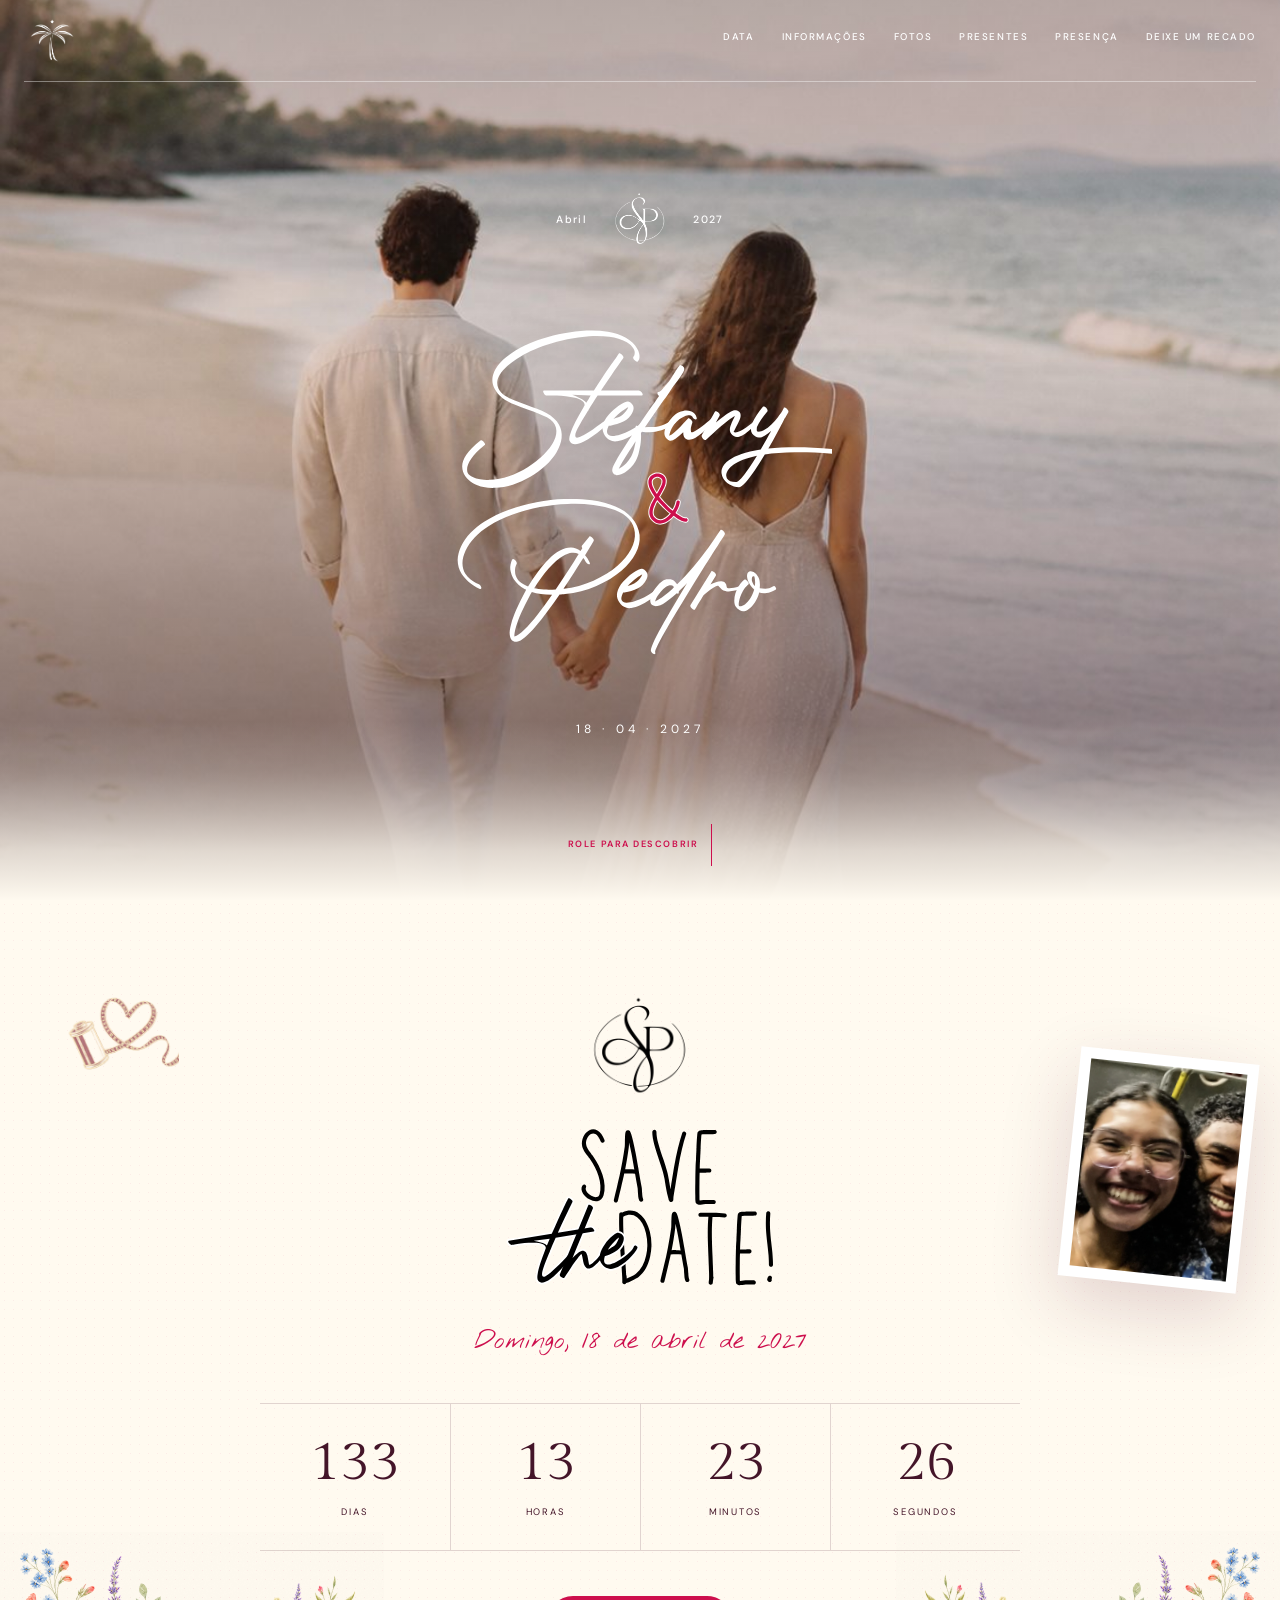
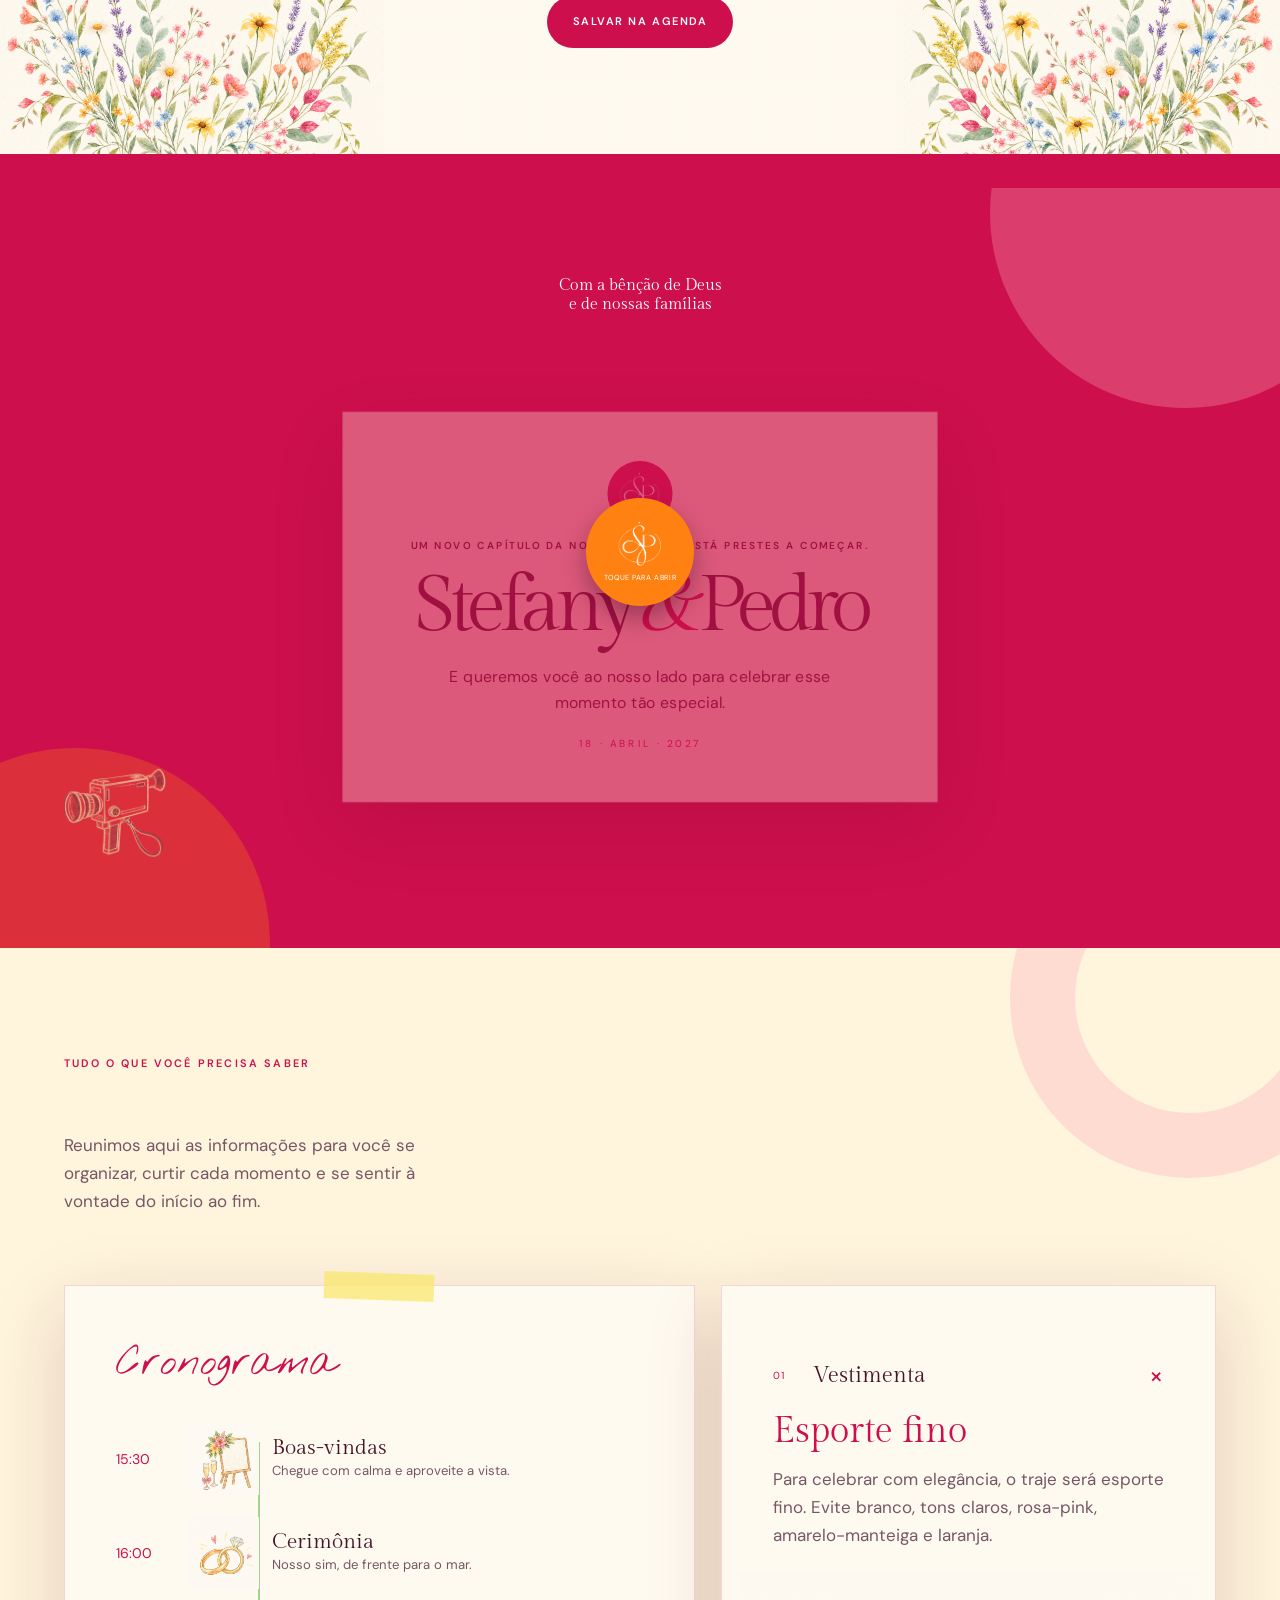
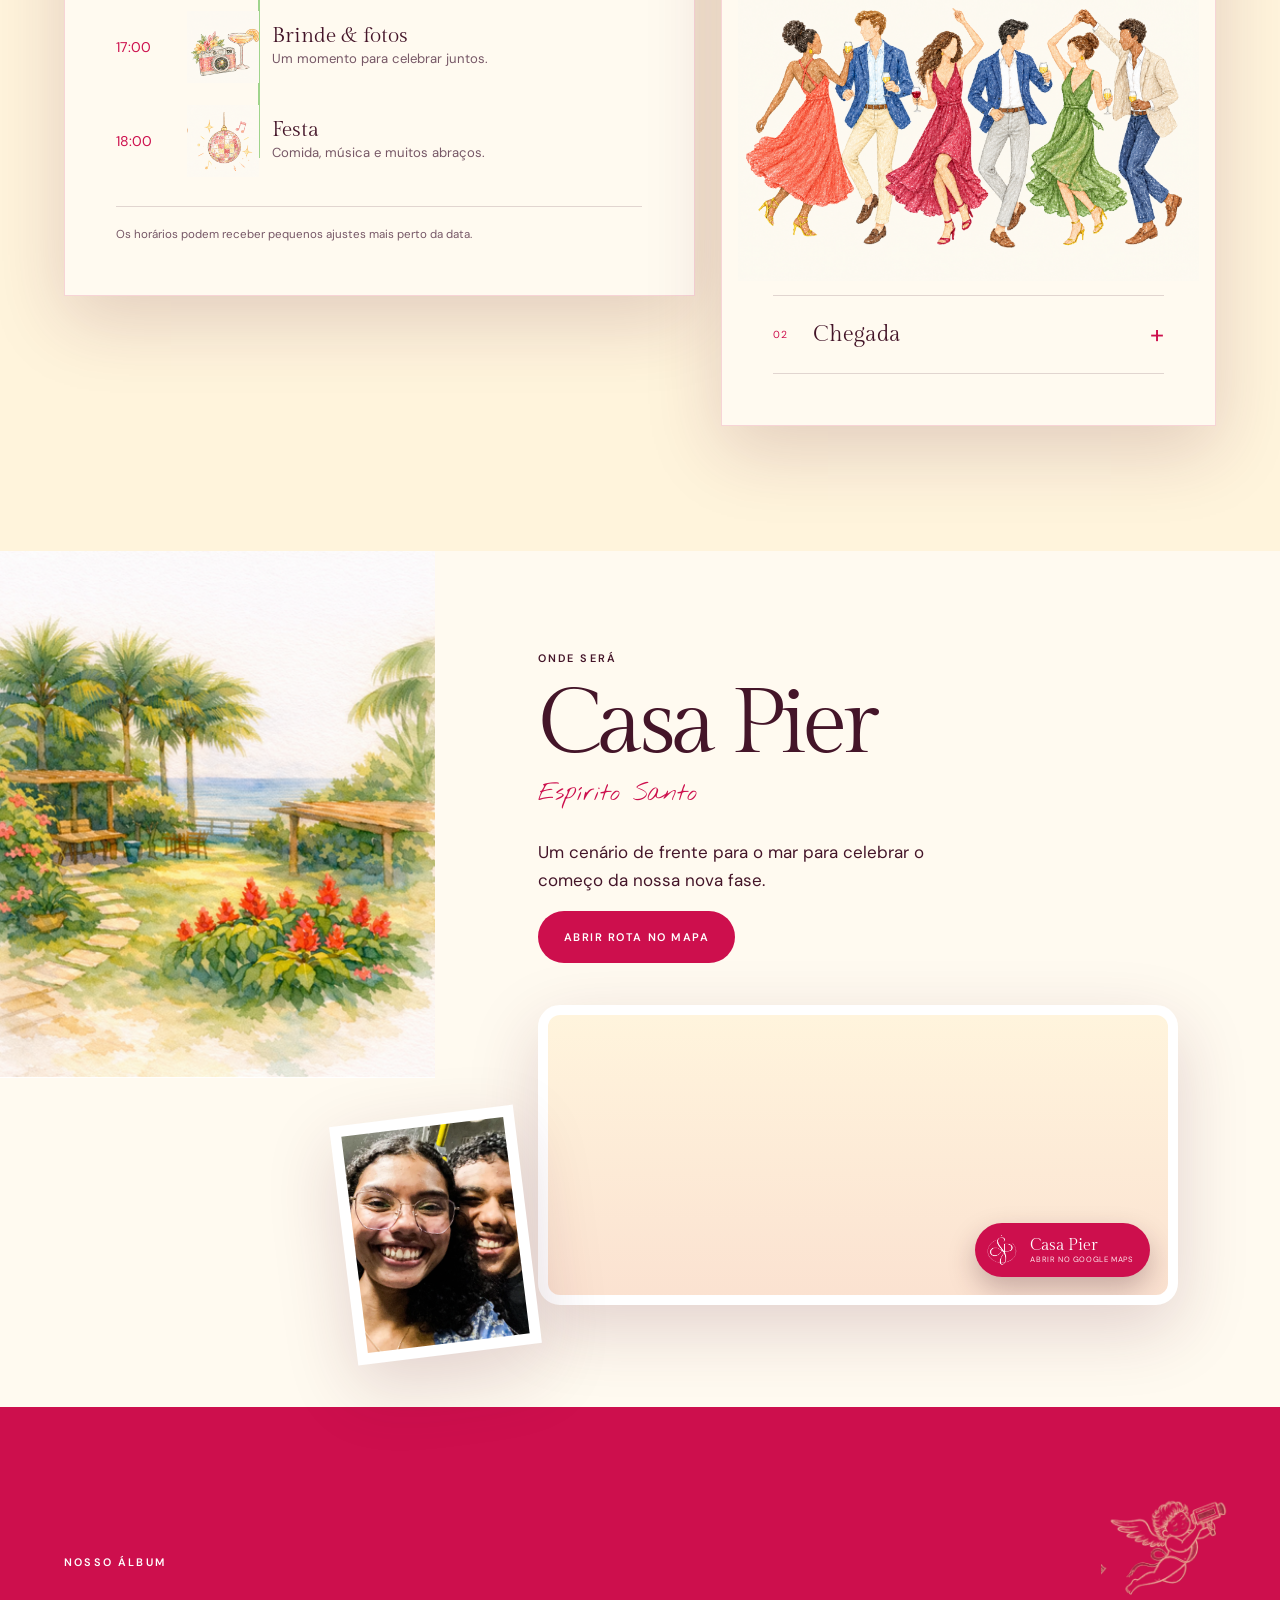
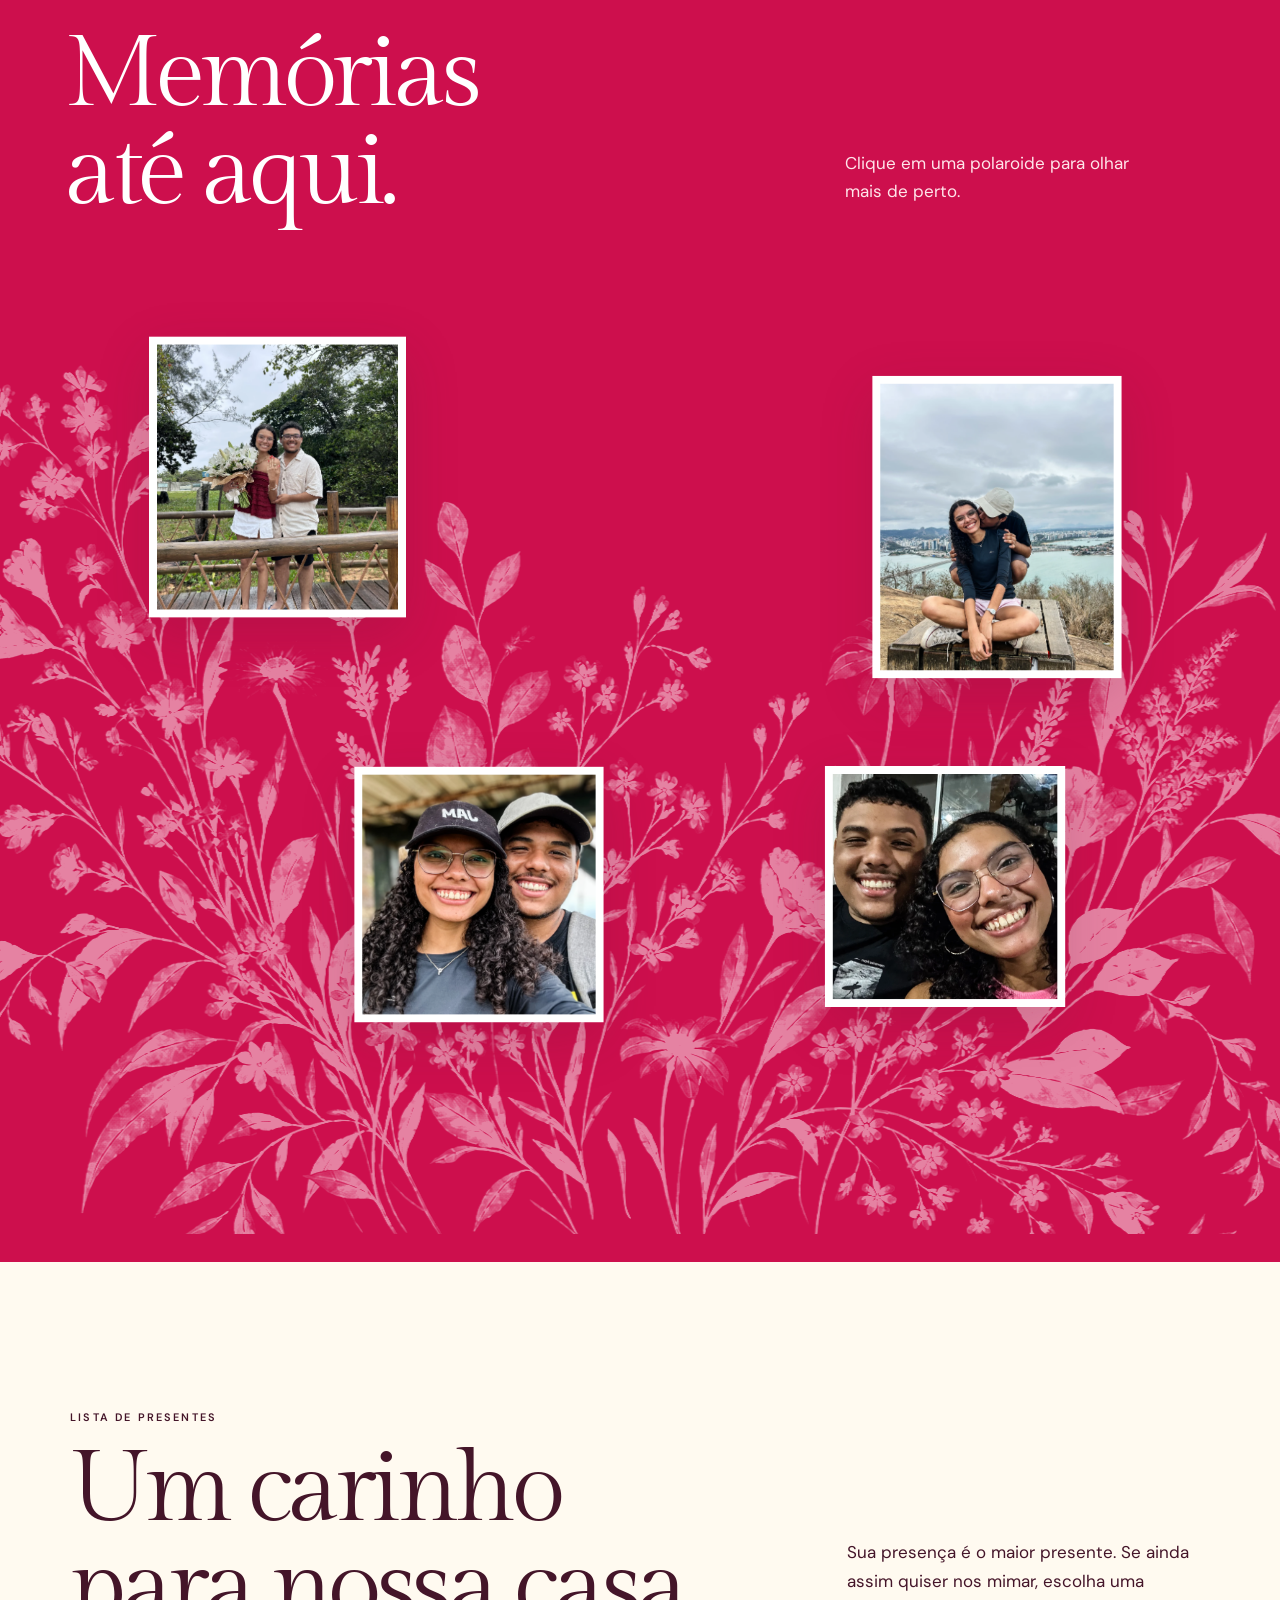
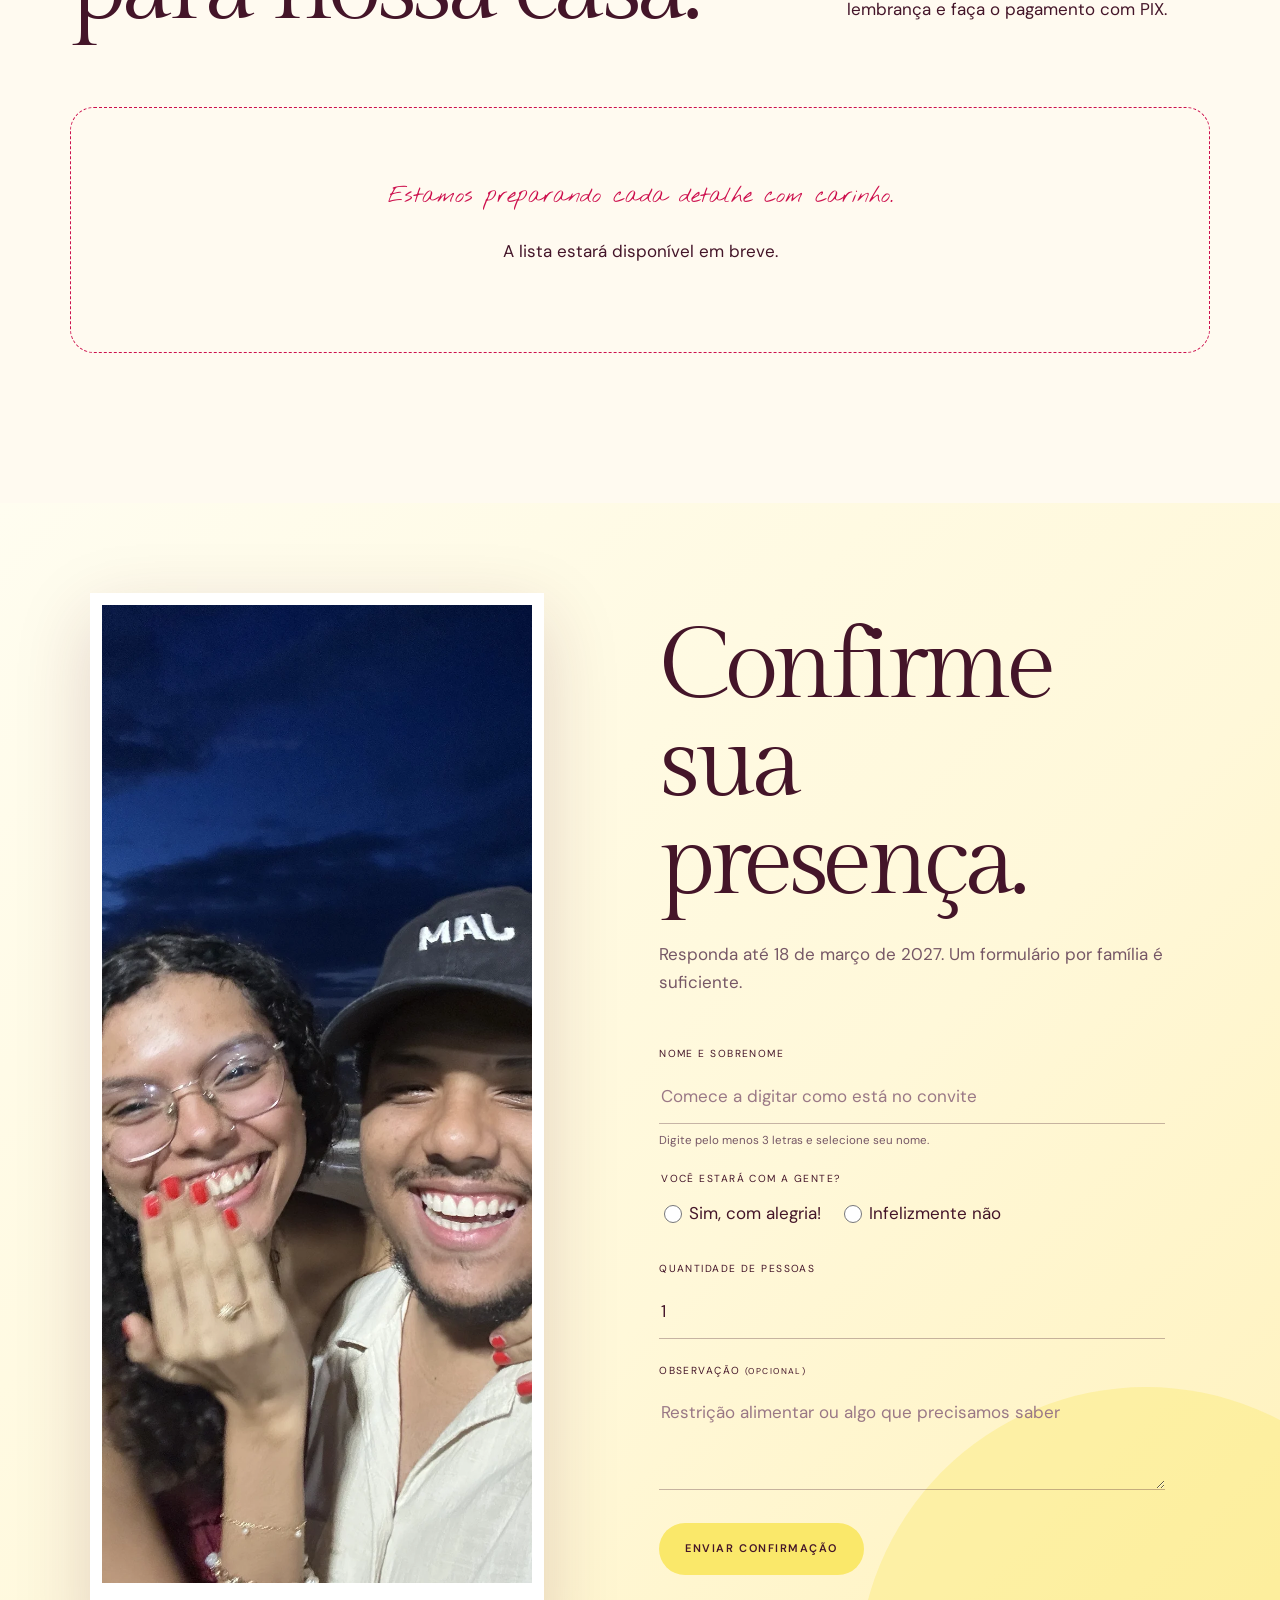
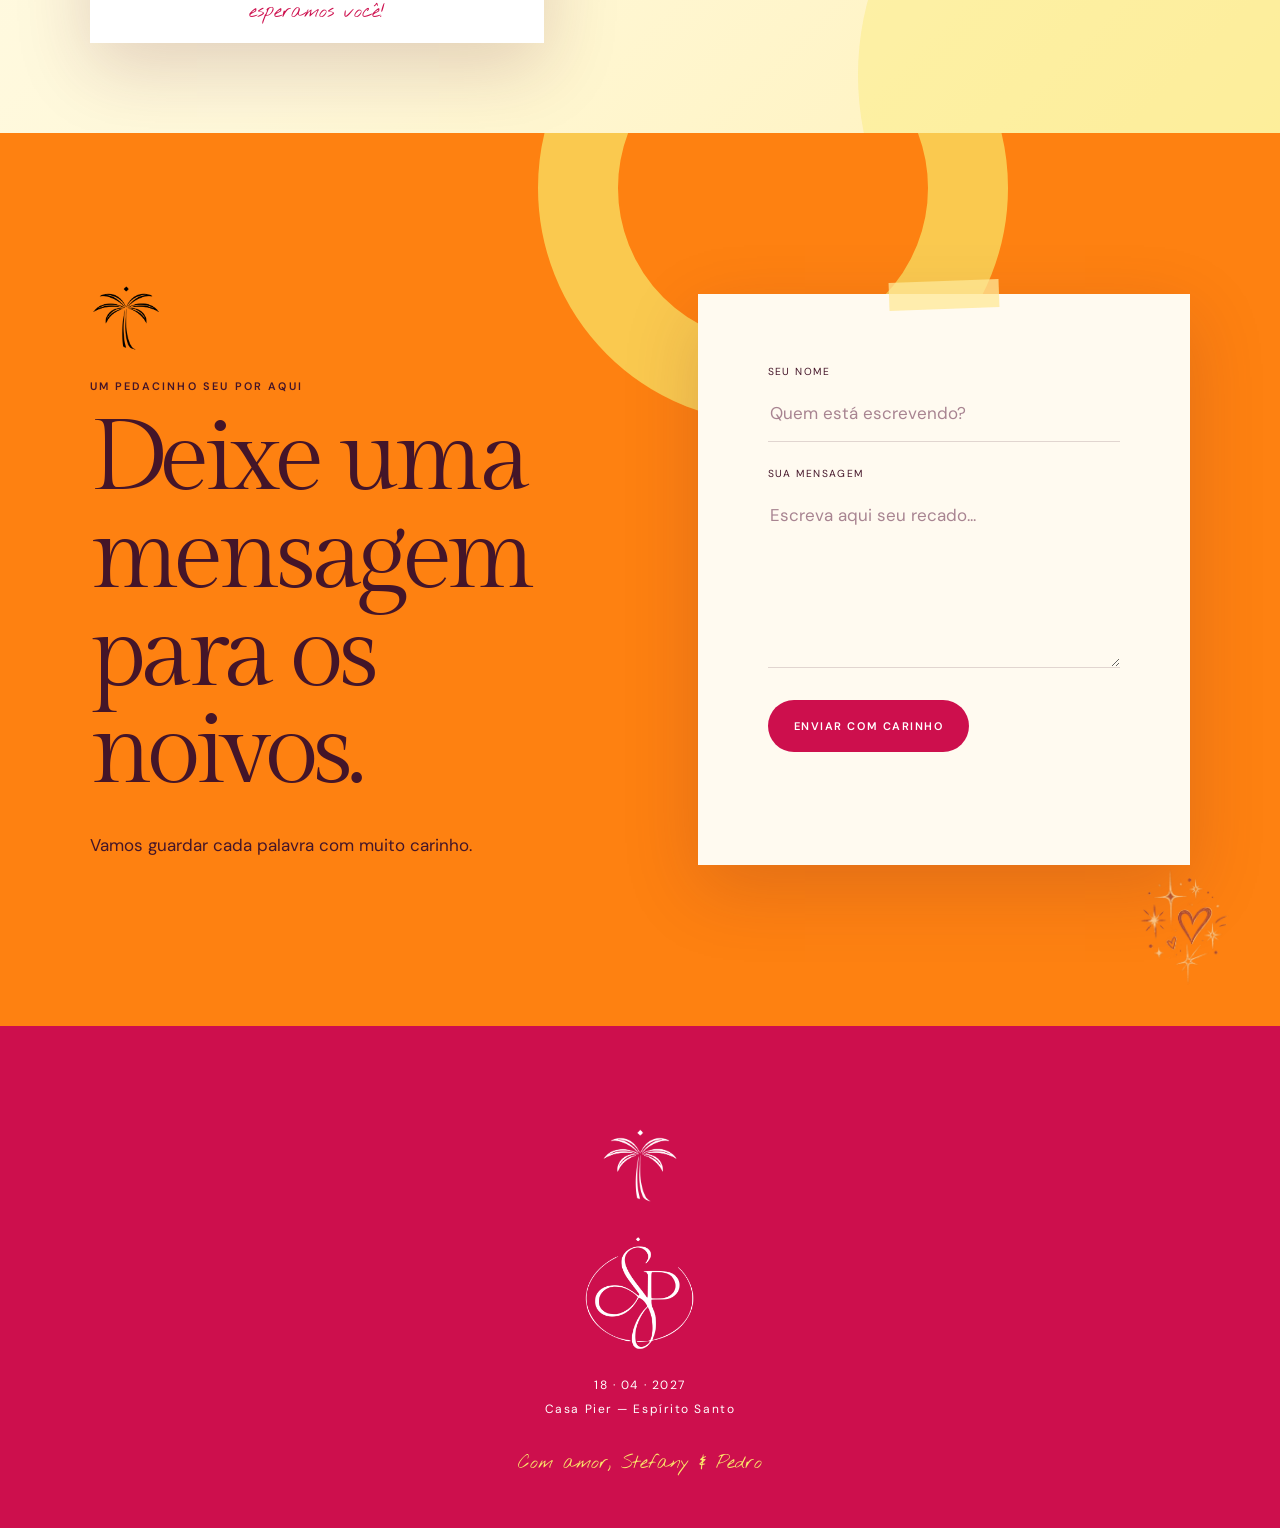
==== commit 2e063aec: "Aprimora visual do convite e galeria" ====
--- a/index.html
+++ b/index.html
@@ -9,7 +9,7 @@
   <link rel="preconnect" href="https://fonts.googleapis.com">
   <link rel="preconnect" href="https://fonts.gstatic.com" crossorigin>
   <link href="https://fonts.googleapis.com/css2?family=DM+Sans:wght@300;400;500;600&amp;family=Gilda+Display&amp;family=Nothing+You+Could+Do&amp;display=swap" rel="stylesheet">
-  <link rel="stylesheet" href="styles.css?v=20260819-29">
+  <link rel="stylesheet" href="styles.css?v=20260820-37">
 </head>
 <body>
   <a class="skip" href="#conteudo">Ir para o conteúdo</a>
@@ -19,7 +19,6 @@
     <button class="menu-toggle" type="button" aria-expanded="false" aria-controls="nav-links" aria-label="Abrir menu"><span></span><span></span></button>
     <div class="nav-links" id="nav-links">
       <a href="#save-the-date">Data</a>
-      <a href="#recados">Dos noivos</a>
       <a href="#informacoes">Informações</a>
       <a href="#galeria">Fotos</a>
       <a href="#presentes">Presentes</a>
@@ -39,7 +38,7 @@
       <div class="hero-shade"></div>
       <div class="hero-content reveal">
         <div class="hero-year"><span>Abril</span><img class="brand-monogram hero-monogram" src="assets/monogram-sp.png" alt="Monograma de Stefany e Pedro"><span>2027</span></div>
-        <h1><span>Stefany</span><i>&amp;</i><span>Pedro</span></h1>
+        <h1 class="hero-lettering" aria-label="Stefany e Pedro"><img src="assets/couple-lettering.svg" alt="" aria-hidden="true"></h1>
         <p class="hero-date">18 · 04 · 2027</p>
         <button class="sound-toggle" id="sound-toggle" type="button" aria-pressed="false" hidden><span class="sound-bars" aria-hidden="true"><i></i><i></i><i></i></span><span id="sound-label">Ativar som</span></button>
       </div>
@@ -47,8 +46,10 @@
     </header>
 
     <section class="save-date paper-section" id="save-the-date" aria-label="Save the date">
+      <span class="film-doodle doodle-film" aria-hidden="true"></span>
       <img class="save-floral save-floral-left" src="assets/watercolor-wildflowers.png" alt="" aria-hidden="true" loading="lazy" decoding="async">
       <img class="save-floral save-floral-right" src="assets/watercolor-wildflowers.png" alt="" aria-hidden="true" loading="lazy" decoding="async">
+      <figure class="polaroid scattered-polaroid scattered-save reveal" tabindex="0" data-lightbox="assets/photos/memory-04.webp"><img src="assets/photos/memory-04.webp" alt="Stefany e Pedro sorrindo durante um passeio" loading="lazy" decoding="async"></figure>
       <div class="save-inner reveal">
         <img class="save-monogram" src="assets/monogram-sp.png" alt="Monograma S e P">
         <div class="save-lettering"><img src="assets/save-the-date-lettering.svg" alt="Save the date"></div>
@@ -64,35 +65,22 @@
     </section>
 
     <section class="invitation-section" aria-labelledby="convite-title">
+      <span class="film-doodle doodle-camera" aria-hidden="true"></span>
       <div class="invite-parents reveal"><p>Com a bênção de Deus<br>e de nossas famílias</p></div>
       <div class="invitation-card reveal" id="invitation-card">
         <button class="seal" id="open-invite" type="button" aria-expanded="false" aria-controls="invite-copy"><img src="assets/monogram-sp.png" alt="" aria-hidden="true"><small>toque para abrir</small></button>
         <div class="invite-copy" id="invite-copy">
           <span class="invite-monogram-badge"><img class="brand-monogram invite-monogram" src="assets/monogram-sp.png" alt="Monograma de Stefany e Pedro"></span>
-          <p class="eyebrow">Temos a alegria de convidar você</p>
+          <p class="eyebrow">UM NOVO CAPÍTULO DA NOSSA HISTÓRIA ESTÁ PRESTES A COMEÇAR.</p>
           <h2 id="convite-title">Stefany <i>&amp;</i> Pedro</h2>
-          <p>Para celebrar conosco a união de nossas vidas, diante do mar e de todos que fazem parte da nossa história.</p>
+          <p>E queremos você ao nosso lado para celebrar esse momento tão especial.</p>
           <span class="invite-date">18 · abril · 2027</span>
         </div>
       </div>
-      <p class="hand invite-note">aperte o selo — guardamos uma surpresa aqui</p>
     </section>
 
-    <section class="couple-notes" id="recados" aria-labelledby="recados-title">
-      <div class="formal-invitation">
-        <div class="formal-families">
-          <p>Com carinho,<br>família de Stefany</p>
-          <img class="formal-monogram" src="assets/monogram-sp.png" alt="Monograma de Stefany e Pedro">
-          <p>Com carinho,<br>família de Pedro</p>
-        </div>
-        <p class="formal-blessing">Com a bênção de Deus<br>e de nossas famílias</p>
-        <h2 class="formal-couple-title" id="recados-title"><span>Stefany</span><i>&amp;</i><span>Pedro</span></h2>
-        <p class="formal-invite-text">Temos a honra de convidar você<br>para celebrar a união de nossas<br>vidas no casamento.</p>
-      </div>
-    </section>
-
-    <section class="details" id="informacoes" aria-labelledby="info-title">
-      <div class="details-header reveal"><p class="eyebrow">Tudo o que você precisa saber</p><h2 id="info-title">Nosso dia,<br>passo a passo.</h2><p>Preparamos este guia para você chegar, celebrar e aproveitar sem pressa.</p></div>
+    <section class="details" id="informacoes" aria-label="Informações do casamento">
+      <div class="details-header reveal"><p class="eyebrow">Tudo o que você precisa saber</p><p>Reunimos aqui as informações para você se organizar, curtir cada momento e se sentir à vontade do início ao fim.</p></div>
       <div class="details-grid">
         <div class="timeline reveal" aria-label="Cronograma do casamento">
           <h3>Cronograma</h3>
@@ -105,22 +93,24 @@
           <p class="schedule-note">Os horários podem receber pequenos ajustes mais perto da data.</p>
         </div>
         <div class="info-accordions reveal">
-          <details open><summary><span>01</span> Vestimenta <i>+</i></summary><div><h3>Esporte fino</h3><p>Para celebrar com elegância, o traje será esporte fino. Evite branco, tons claros, rosa-pink, amarelo-manteiga e laranja.</p><img class="dress-code-art" src="assets/dress-code-party-watercolor-v2.png" alt="Ilustração em aquarela de convidados dançando e celebrando com trajes esporte fino coloridos" loading="lazy" decoding="async"></div></details>
+          <details open><summary><span>01</span> Vestimenta <i>+</i></summary><div><h3>Esporte fino</h3><p>Para celebrar com elegância, o traje será esporte fino. Evite branco, tons claros, rosa-pink, amarelo-manteiga e laranja.</p><img class="dress-code-art" src="assets/dress-code-party-pencil-v4.png" alt="Desenho artesanal em lápis de seis convidados dançando com trajes esporte fino coloridos" loading="lazy" decoding="async"></div></details>
           <details><summary><span>02</span> Chegada <i>+</i></summary><div><h3>Venha um pouco antes</h3><p>Recomendamos chegar com 30 minutos de antecedência para estacionar, encontrar seu lugar e aproveitar a recepção.</p></div></details>
         </div>
       </div>
     </section>
 
     <section class="venue" id="local" aria-labelledby="local-title">
-      <div class="venue-photo reveal"><img src="assets/venue-watercolor-palms.png" alt="Aquarela tropical do local do casamento, com palmeiras, jardim e vista para o mar" loading="lazy" decoding="async"><span class="venue-tag">18 · 04 · 2027</span></div>
+      <div class="venue-photo reveal"><img src="assets/venue-watercolor-palms.png" alt="Aquarela tropical do local do casamento, com palmeiras, jardim e vista para o mar" loading="lazy" decoding="async"></div>
       <div class="venue-copy reveal">
         <p class="eyebrow">Onde será</p><h2 id="local-title">Casa Pier</h2><p class="venue-place">Espírito Santo</p><p>Um cenário de frente para o mar para celebrar o começo da nossa nova fase.</p>
         <a class="button button-wine" href="https://www.google.com/maps/search/?api=1&amp;query=Casa+Pier+Esp%C3%ADrito+Santo" target="_blank" rel="noopener">Abrir rota no mapa</a>
         <div class="map-preview"><iframe src="https://www.google.com/maps?q=Casa+Pier+Esp%C3%ADrito+Santo&amp;output=embed" title="Mapa da Casa Pier, Espírito Santo" loading="lazy" referrerpolicy="no-referrer-when-downgrade"></iframe><a class="map-overlay-link" href="https://www.google.com/maps/search/?api=1&amp;query=Casa+Pier+Esp%C3%ADrito+Santo" target="_blank" rel="noopener"><img src="assets/monogram-sp.png" alt="" aria-hidden="true"><span><strong>Casa Pier</strong><small>Abrir no Google Maps</small></span></a></div>
       </div>
+      <figure class="polaroid scattered-polaroid scattered-venue reveal" tabindex="0" data-lightbox="assets/photos/memory-07.webp"><img src="assets/photos/memory-07.webp" alt="Stefany e Pedro sorrindo juntos durante uma viagem" loading="lazy" decoding="async"></figure>
     </section>
 
     <section class="gallery" id="galeria" aria-labelledby="gallery-title">
+      <span class="film-doodle doodle-cherub" aria-hidden="true"></span>
       <div class="gallery-heading reveal"><p class="eyebrow">Nosso álbum</p><h2 id="gallery-title">Memórias<br>até aqui.</h2><p>Clique em uma polaroide para olhar mais de perto.</p></div>
       <div class="polaroid-wall" id="polaroid-wall">
         <img class="gallery-watercolor" src="assets/watercolor-wildflowers.png" alt="" aria-hidden="true" loading="lazy" decoding="async">
@@ -128,8 +118,6 @@
         <figure class="polaroid p2" tabindex="0" data-lightbox="assets/photos/memory-05.webp"><img src="assets/photos/memory-05.webp" alt="Stefany e Pedro abraçados diante de uma paisagem" loading="lazy" decoding="async"></figure>
         <figure class="polaroid p3" tabindex="0" data-lightbox="assets/photos/memory-06.webp"><img src="assets/photos/memory-06.webp" alt="Stefany e Pedro sorrindo juntos durante um passeio" loading="lazy" decoding="async"></figure>
         <figure class="polaroid p4" tabindex="0" data-lightbox="assets/photos/memory-03.webp"><img src="assets/photos/memory-03.webp" alt="Stefany e Pedro sorrindo juntos em um momento descontraído" loading="lazy" decoding="async"></figure>
-        <figure class="polaroid p5" tabindex="0" data-lightbox="assets/photos/memory-04.webp"><img src="assets/photos/memory-04.webp" alt="Stefany e Pedro sorrindo durante um passeio" loading="lazy" decoding="async"></figure>
-        <figure class="polaroid p6" tabindex="0" data-lightbox="assets/photos/memory-07.webp"><img src="assets/photos/memory-07.webp" alt="Stefany e Pedro sorrindo juntos durante uma viagem" loading="lazy" decoding="async"></figure>
       </div>
     </section>
 
@@ -160,6 +148,7 @@
     </section>
 
     <section class="message-section" id="mensagem" aria-labelledby="message-title">
+      <span class="film-doodle doodle-sparkles" aria-hidden="true"></span>
       <div class="message-heading reveal"><img class="identity-palm" src="assets/identity-palm.png" alt="" aria-hidden="true"><p class="eyebrow">Um pedacinho seu por aqui</p><h2 id="message-title">Deixe uma mensagem<br>para os noivos.</h2><p>Vamos guardar cada palavra com muito carinho.</p></div>
       <form id="message-form" class="message-card reveal"><span class="tape" aria-hidden="true"></span><label for="message-name">Seu nome</label><input id="message-name" name="name" type="text" maxlength="120" required placeholder="Quem está escrevendo?"><label for="message-text">Sua mensagem</label><textarea id="message-text" name="message" maxlength="1200" required placeholder="Escreva aqui seu recado..."></textarea><input class="honeypot" name="website" type="text" tabindex="-1" autocomplete="off" aria-hidden="true"><button class="button button-wine" type="submit">Enviar com carinho</button><p class="form-status" id="message-status" role="status" aria-live="polite"></p></form>
     </section>
@@ -191,6 +180,6 @@
     </div>
   </section>
 
-  <script src="app.js?v=20260819-25"></script>
+  <script src="app.js?v=20260820-26"></script>
 </body>
 </html>
--- a/styles.css
+++ b/styles.css
@@ -29,7 +29,7 @@
 .hero:after{position:absolute;right:0;bottom:-1px;left:0;z-index:-1;height:clamp(145px,20vh,220px);background:linear-gradient(180deg,rgba(255,250,240,0),rgba(255,250,240,.22) 28%,rgba(255,250,240,.78) 72%,var(--paper) 100%);content:'';pointer-events:none}
 .hero-media,.hero-shade{position:absolute;inset:0}.hero-media{z-index:-3;background:#7d5c4c}.hero-media video,.hero-fallback{width:100%;height:100%;object-fit:cover}.hero-fallback{position:absolute;inset:0;z-index:-1}.video-ready .hero-fallback{opacity:0}.hero-shade{z-index:-2;background:linear-gradient(180deg,rgba(31,9,19,.25),rgba(31,9,19,.05) 40%,rgba(31,9,19,.56))}
 .hero-content{padding:120px 24px 90px;text-align:center}.hero-year{display:flex;align-items:center;justify-content:center;gap:24px;margin-bottom:25px;font:500 .66rem var(--sans);letter-spacing:.13em}.brand-monogram{display:block;object-fit:contain}.hero-monogram{width:58px;height:58px;filter:invert(1)}.invite-monogram,.checkout-monogram{width:66px;height:66px;margin:0 auto 20px;filter:invert(16%) sepia(79%) saturate(3067%) hue-rotate(326deg) brightness(89%)}
-.hero h1{display:flex;align-items:center;justify-content:center;margin:0;font-size:clamp(4.7rem,11vw,10rem);letter-spacing:-.065em;text-shadow:0 5px 35px rgba(0,0,0,.25)}.hero h1 i{z-index:1;margin:0 -.12em;color:var(--wine);font:clamp(4.3rem,9vw,8.4rem)/1 var(--hand);transform:rotate(-8deg)}.hero-date{margin:24px 0 0;font-size:.75rem;letter-spacing:.35em}.sound-toggle{display:inline-flex;align-items:center;gap:10px;margin-top:35px;padding:9px 14px;border:1px solid rgba(255,255,255,.6);border-radius:99px;background:rgba(0,0,0,.15);color:#fff;font-size:.62rem;letter-spacing:.13em;text-transform:uppercase;cursor:pointer;backdrop-filter:blur(8px)}
+.hero-lettering{position:relative;width:clamp(300px,30vw,390px);aspect-ratio:279/307;margin:0 auto;overflow:hidden;filter:drop-shadow(0 5px 20px rgba(0,0,0,.25))}.hero-lettering img{position:absolute;top:-17.9%;left:-2.2%;width:106.5%;max-width:none}.hero-date{margin:24px 0 0;font-size:.75rem;letter-spacing:.35em}.sound-toggle{display:inline-flex;align-items:center;gap:10px;margin-top:35px;padding:9px 14px;border:1px solid rgba(255,255,255,.6);border-radius:99px;background:rgba(0,0,0,.15);color:#fff;font-size:.62rem;letter-spacing:.13em;text-transform:uppercase;cursor:pointer;backdrop-filter:blur(8px)}
 .sound-bars{display:flex;height:12px;align-items:end;gap:2px}.sound-bars i{display:block;width:2px;height:6px;background:currentColor}.sound-toggle[aria-pressed=true] .sound-bars i{animation:sound .7s infinite alternate}.sound-toggle[aria-pressed=true] .sound-bars i:nth-child(2){animation-delay:.2s}.sound-toggle[aria-pressed=true] .sound-bars i:nth-child(3){animation-delay:.4s}@keyframes sound{to{height:12px}}
 .scroll-cue{position:absolute;bottom:34px;z-index:1;display:flex;align-items:center;gap:13px;color:var(--wine);font-size:.57rem;font-weight:600;letter-spacing:.17em;text-decoration:none;text-transform:uppercase}.scroll-cue i{display:block;width:1px;height:42px;background:var(--wine);animation:scroll 1.6s infinite}@keyframes scroll{50%{transform:scaleY(.45);transform-origin:top}}
 
@@ -41,24 +41,31 @@
 
 /* Interactive invitation */
 .invitation-section{position:relative;min-height:760px;padding:88px 24px 112px;background:var(--wine);color:#fff;overflow:hidden;text-align:center}.invitation-section:before,.invitation-section:after{position:absolute;border-radius:50%;content:'';opacity:.28}.invitation-section:before{top:-170px;right:-100px;width:390px;height:390px;background:var(--pink)}.invitation-section:after{bottom:-190px;left:-120px;width:390px;height:390px;background:var(--orange)}.invite-parents{position:relative;z-index:2;margin-bottom:28px;color:#fff;font:1rem var(--display)}
-.invitation-card{position:relative;z-index:3;width:min(92vw,640px);min-height:420px;margin:auto;perspective:1200px}.invite-copy{display:grid;min-height:420px;padding:46px clamp(28px,7vw,68px);border:1px solid rgba(68,21,41,.12);background:var(--cream);color:var(--ink);box-shadow:0 28px 80px rgba(50,4,24,.34);place-content:center;transition:transform .8s cubic-bezier(.2,.7,.2,1),opacity .5s;transform:translateY(55px) scale(.93);opacity:.32}.invitation-card.open .invite-copy{transform:none;opacity:1}.invite-monogram-badge{display:grid;width:70px;height:70px;margin:0 auto 16px;border-radius:50%;background:var(--wine);place-items:center}.invite-monogram-badge .invite-monogram{width:50px;height:50px;margin:0;filter:invert(1)}.invite-copy h2{margin:0 0 20px;font-size:clamp(3rem,7vw,5.3rem);letter-spacing:-.07em}.invite-copy h2 i{color:var(--wine);font-family:var(--hand)}.invite-copy>p:not(.eyebrow){max-width:470px;margin:0 auto 22px}.invite-date{color:var(--wine);font-size:.68rem;letter-spacing:.27em;text-transform:uppercase}
+.invitation-card{position:relative;z-index:3;width:min(92vw,640px);min-height:420px;margin:auto;perspective:1200px}.invite-copy{display:grid;min-height:420px;padding:46px clamp(28px,7vw,68px);border:1px solid rgba(68,21,41,.12);background:var(--cream);color:var(--ink);box-shadow:0 28px 80px rgba(50,4,24,.34);place-content:center;transition:transform .8s cubic-bezier(.2,.7,.2,1),opacity .5s;transform:translateY(55px) scale(.93);opacity:.32}.invitation-card.open .invite-copy{transform:none;opacity:1}.invite-monogram-badge{display:grid;width:70px;height:70px;margin:0 auto 16px;border-radius:50%;background:var(--wine);place-items:center}.invite-monogram-badge .invite-monogram{width:50px;height:50px;margin:0;filter:invert(1)}.invite-copy h2{margin:0 0 20px;font-size:clamp(3rem,7vw,5.3rem);letter-spacing:-.09em}.invite-copy h2 i{margin-inline:-.08em;color:var(--wine);font-family:var(--hand)}.invite-copy>p:not(.eyebrow){max-width:470px;margin:0 auto 22px}.invite-date{color:var(--wine);font-size:.68rem;letter-spacing:.27em;text-transform:uppercase}
 .seal{position:absolute;top:50%;left:50%;z-index:5;display:grid;width:108px;height:108px;padding:12px;border:0;border-radius:50%;background:var(--orange);box-shadow:0 12px 24px rgba(50,4,24,.36);color:#fff;place-content:center;cursor:pointer;transform:translate(-50%,-50%);transition:.7s cubic-bezier(.2,.7,.2,1)}.seal img{width:50px;height:50px;margin:auto;filter:invert(1)}.seal small{margin-top:3px;font-size:.46rem;letter-spacing:.08em;text-transform:uppercase}.invitation-card.open .seal{top:18px;left:calc(100% - 18px);width:72px;height:72px;padding:10px;transform:translate(-50%,-50%) rotate(12deg)}.invitation-card.open .seal img{width:40px;height:40px}.invitation-card.open .seal small{display:none}.invite-note{position:relative;z-index:4;margin-top:26px;color:#ffdbe2;font-size:.92rem}
 
 /* Formal invitation */
-.couple-notes{position:relative;display:grid;min-height:770px;padding:44px 4vw 70px;border-top:5px solid var(--wine);background:#f7f4ec;color:#623b25;overflow:hidden;place-items:center;isolation:isolate}.couple-notes:before{position:absolute;inset:0;z-index:-1;background:url('assets/watercolor-wildflowers.png') center/cover no-repeat;content:'';filter:grayscale(1) sepia(1) saturate(.35);mix-blend-mode:multiply;opacity:.045}.formal-invitation{display:flex;flex-direction:column;justify-content:center;width:min(100%,1120px);min-height:650px;text-align:center}.formal-families{display:grid;grid-template-columns:1fr 145px 1fr;align-items:center;gap:26px;width:min(100%,650px);margin:0 auto}.formal-families p{margin:0;font:clamp(1rem,1.25vw,1.3rem)/1.06 var(--display)}.formal-monogram{width:140px;height:140px;margin:auto;object-fit:contain;filter:sepia(1) saturate(.65) brightness(.54)}.formal-blessing{margin:48px 0 34px;font:clamp(1.45rem,1.8vw,1.9rem)/1.1 var(--display)}.formal-couple-title{position:relative;display:flex;justify-content:center;align-items:center;margin:0;font:clamp(5rem,7.5vw,8rem)/.9 var(--display);letter-spacing:-.075em;white-space:nowrap}.formal-couple-title i{position:relative;z-index:2;margin:0 -.22em;color:rgba(98,59,37,.28);font-family:var(--display);font-size:1.32em;font-style:italic;font-weight:400;transform:translateY(.04em)}.formal-couple-title span{position:relative;z-index:1}.formal-invite-text{margin:66px auto 0;font:clamp(1.45rem,1.85vw,1.9rem)/1.08 var(--display)}
+.couple-notes{position:relative;display:grid;min-height:770px;padding:44px 4vw 70px;border-top:5px solid var(--wine);background:#f7f4ec;color:#623b25;overflow:hidden;place-items:center;isolation:isolate}.couple-notes:before{position:absolute;inset:0;z-index:-1;background:url('assets/watercolor-wildflowers.png') center/cover no-repeat;content:'';filter:grayscale(1) sepia(1) saturate(.35);mix-blend-mode:multiply;opacity:.045}.formal-invitation{display:flex;flex-direction:column;justify-content:center;width:min(100%,1120px);min-height:650px;text-align:center}.formal-families{display:grid;grid-template-columns:1fr 145px 1fr;align-items:center;gap:26px;width:min(100%,650px);margin:0 auto}.formal-families p{margin:0;font:clamp(1rem,1.25vw,1.3rem)/1.06 var(--display)}.formal-monogram{width:140px;height:140px;margin:auto;object-fit:contain;filter:sepia(1) saturate(.65) brightness(.54)}.formal-blessing{margin:48px 0 34px;font:clamp(1.45rem,1.8vw,1.9rem)/1.1 var(--display)}.formal-couple-title{position:relative;display:flex;justify-content:center;align-items:center;margin:0;font:clamp(5rem,7.5vw,8rem)/.9 var(--display);letter-spacing:-.095em;white-space:nowrap}.formal-couple-title i{position:relative;z-index:2;margin:0 -.24em;color:rgba(98,59,37,.28);font-family:var(--display);font-size:1.32em;font-style:italic;font-weight:400;transform:translateY(.04em)}.formal-couple-title span{position:relative;z-index:1}.formal-invite-text{margin:66px auto 0;font:clamp(1.45rem,1.85vw,1.9rem)/1.08 var(--display)}
 .polaroid{margin:0;padding:11px;background:#fff;box-shadow:var(--shadow);cursor:zoom-in;transition:transform .35s,box-shadow .35s}.polaroid:hover,.polaroid:focus-visible{z-index:10;box-shadow:0 32px 80px rgba(92,25,52,.3);transform:rotate(0) translateY(-8px) scale(var(--scroll-scale,1))!important}.polaroid img{width:100%;height:100%;object-fit:cover}
 
 /* Details */
-.details{position:relative;padding:110px 5vw 125px;background:var(--cream);color:var(--ink);overflow:hidden}.details:before{position:absolute;top:-130px;right:-90px;width:360px;height:360px;border:65px solid rgba(255,179,189,.38);border-radius:50%;content:''}.details-header{position:relative;display:grid;grid-template-columns:1.5fr .7fr;align-items:end;gap:45px;width:min(100%,1180px);margin:0 auto 55px}.details-header .eyebrow{grid-column:1/-1;color:var(--wine)}.details-header h2{margin:0}.details-header>p:last-child{max-width:360px;margin:0 0 14px;color:var(--muted)}.details-grid{position:relative;display:grid;grid-template-columns:minmax(0,1.12fr) minmax(340px,.88fr);gap:26px;width:min(100%,1180px);margin:auto;background:transparent;align-items:start}.timeline,.info-accordions{position:relative;padding:clamp(28px,4vw,52px);border:1px solid rgba(205,15,77,.16);background:var(--paper);box-shadow:var(--shadow)}.timeline{transform:rotate(-.6deg)}.timeline:after{position:absolute;top:-13px;left:50%;width:110px;height:27px;background:rgba(250,232,106,.72);content:'';transform:translateX(-50%) rotate(2deg)}.timeline h3{margin-bottom:28px;color:var(--wine);font:2.5rem var(--hand)}.timeline ol{position:relative;margin:0;padding:0;list-style:none}.timeline ol:before{position:absolute;top:24px;bottom:24px;left:142px;width:2px;background:rgba(67,176,42,.5);content:''}.timeline li{position:relative;display:grid;grid-template-columns:58px 72px 1fr;gap:13px;align-items:center;min-height:82px;margin-bottom:12px}.timeline-doodle{display:block;width:72px;height:72px;background-image:url('assets/schedule-doodles.png');background-repeat:no-repeat;background-size:400% auto}.timeline li:nth-child(1) .timeline-doodle{background-position:0 center}.timeline li:nth-child(2) .timeline-doodle{background-position:33.333% center}.timeline li:nth-child(3) .timeline-doodle{background-position:66.666% center}.timeline li:nth-child(4) .timeline-doodle{background-position:100% center}.timeline time{color:var(--wine);font:.88rem var(--sans)}.timeline strong{display:block;font:1.34rem var(--display)}.timeline li div span{display:block;color:var(--muted);font-size:.82rem}.schedule-note{margin:24px 0 0;padding-top:18px;border-top:1px solid var(--line);color:var(--muted);font-size:.72rem}.info-accordions{transform:rotate(.5deg)}.info-accordions details{border-bottom:1px solid var(--line)}.info-accordions summary{display:grid;grid-template-columns:40px 1fr auto;align-items:center;padding:22px 0;list-style:none;cursor:pointer;font:1.35rem var(--display)}.info-accordions summary::-webkit-details-marker{display:none}.info-accordions summary span{color:var(--wine);font:.64rem var(--sans);letter-spacing:.12em}.info-accordions summary i{color:var(--wine);font:1.6rem var(--sans);transition:transform .25s}.info-accordions details[open] summary i{transform:rotate(45deg)}.info-accordions details>div{padding:0 0 28px}.info-accordions h3{margin-bottom:16px;color:var(--wine);font-size:2.25rem}.info-accordions p{color:var(--muted)}.dress-code-art{width:112%;max-width:none;margin:18px -6% -18px;filter:drop-shadow(0 14px 22px rgba(68,21,41,.12))}
+.details{position:relative;padding:110px 5vw 125px;background:var(--cream);color:var(--ink);overflow:hidden}.details:before{position:absolute;top:-130px;right:-90px;width:360px;height:360px;border:65px solid rgba(255,179,189,.38);border-radius:50%;content:''}.details-header{position:relative;display:grid;grid-template-columns:1.5fr .7fr;align-items:end;gap:45px;width:min(100%,1180px);margin:0 auto 55px}.details-header .eyebrow{grid-column:1/-1;color:var(--wine)}.details-header h2{margin:0}.details-header>p:last-child{max-width:360px;margin:0 0 14px;color:var(--muted)}.details-grid{position:relative;display:grid;grid-template-columns:minmax(0,1.12fr) minmax(340px,.88fr);gap:26px;width:min(100%,1180px);margin:auto;background:transparent;align-items:start}.timeline,.info-accordions{position:relative;padding:clamp(28px,4vw,52px);border:1px solid rgba(205,15,77,.16);background:var(--paper);box-shadow:var(--shadow)}.timeline{transform:rotate(-.6deg)}.timeline:after{position:absolute;top:-13px;left:50%;width:110px;height:27px;background:rgba(250,232,106,.72);content:'';transform:translateX(-50%) rotate(2deg)}.timeline h3{margin-bottom:28px;color:var(--wine);font:2.5rem var(--hand)}.timeline ol{position:relative;margin:0;padding:0;list-style:none}.timeline ol:before{position:absolute;top:24px;bottom:24px;left:142px;width:2px;background:rgba(67,176,42,.5);content:''}.timeline li{position:relative;display:grid;grid-template-columns:58px 72px 1fr;gap:13px;align-items:center;min-height:82px;margin-bottom:12px}.timeline-doodle{display:block;width:72px;height:72px;background-image:url('assets/schedule-doodles-pencil-v2.png');background-repeat:no-repeat;background-size:400% auto}.timeline li:nth-child(1) .timeline-doodle{background-position:0 center}.timeline li:nth-child(2) .timeline-doodle{background-position:33.333% center}.timeline li:nth-child(3) .timeline-doodle{background-position:66.666% center}.timeline li:nth-child(4) .timeline-doodle{background-position:100% center}.timeline time{color:var(--wine);font:.88rem var(--sans)}.timeline strong{display:block;font:1.34rem var(--display)}.timeline li div span{display:block;color:var(--muted);font-size:.82rem}.schedule-note{margin:24px 0 0;padding-top:18px;border-top:1px solid var(--line);color:var(--muted);font-size:.72rem}.info-accordions{transform:rotate(.5deg)}.info-accordions details{border-bottom:1px solid var(--line)}.info-accordions summary{display:grid;grid-template-columns:40px 1fr auto;align-items:center;padding:22px 0;list-style:none;cursor:pointer;font:1.35rem var(--display)}.info-accordions summary::-webkit-details-marker{display:none}.info-accordions summary span{color:var(--wine);font:.64rem var(--sans);letter-spacing:.12em}.info-accordions summary i{color:var(--wine);font:1.6rem var(--sans);transition:transform .25s}.info-accordions details[open] summary i{transform:rotate(45deg)}.info-accordions details>div{padding:0 0 28px}.info-accordions h3{margin-bottom:16px;color:var(--wine);font-size:2.25rem}.info-accordions p{color:var(--muted)}.dress-code-art{width:112%;max-width:none;margin:18px -6% -18px;filter:drop-shadow(0 14px 22px rgba(68,21,41,.12));transform-origin:50% 100%;will-change:transform;animation:guests-dancing 6s ease-in-out infinite}@keyframes guests-dancing{0%{transform:translateY(0) rotate(-.35deg) scaleX(1)}12%{transform:translateY(-7px) rotate(.45deg) scaleX(1)}24%{transform:translateY(-2px) rotate(-.2deg) scaleX(1)}36%{transform:translateY(-9px) rotate(.35deg) scaleX(1)}49.9%{transform:translateY(0) rotate(-.35deg) scaleX(1)}50%{transform:translateY(0) rotate(.35deg) scaleX(-1)}62%{transform:translateY(-7px) rotate(-.45deg) scaleX(-1)}74%{transform:translateY(-2px) rotate(.2deg) scaleX(-1)}86%{transform:translateY(-9px) rotate(-.35deg) scaleX(-1)}99.9%{transform:translateY(0) rotate(.35deg) scaleX(-1)}100%{transform:translateY(0) rotate(-.35deg) scaleX(1)}}
+
+.info-accordions details.is-closing summary i{transform:rotate(0)}
 
 /* Venue */
 .venue{display:grid;grid-template-columns:min(34vw,650px) minmax(0,1fr);min-height:780px;background:var(--paper)}.venue-photo{position:relative;align-self:start;aspect-ratio:421/510;min-height:0;background:transparent;overflow:hidden}.venue-photo>img{position:static;width:100%;height:auto}.venue-tag{position:absolute;right:24px;bottom:24px;padding:10px 18px;border-radius:99px;background:var(--yellow);font-size:.62rem;letter-spacing:.14em}.venue-copy{display:flex;padding:clamp(55px,8vw,120px);flex-direction:column;align-items:flex-start;justify-content:center}.venue-copy h2{margin:0;font-size:clamp(4rem,7vw,7.2rem);letter-spacing:-.06em}.venue-place{margin:8px 0 28px;color:var(--wine);font:1.5rem var(--hand)}.venue-copy>p:not(.eyebrow):not(.venue-place){max-width:420px}.map-preview{position:relative;width:100%;height:220px;margin-top:42px;border:1px solid var(--line);background-color:#ffe7a3;background-image:linear-gradient(27deg,transparent 45%,rgba(255,255,255,.75) 46%,rgba(255,255,255,.75) 54%,transparent 55%),linear-gradient(135deg,transparent 43%,rgba(67,176,42,.25) 44%,rgba(67,176,42,.25) 58%,transparent 59%);overflow:hidden;text-decoration:none}.map-preview small{position:absolute;right:18px;bottom:15px;padding:6px 10px;background:var(--paper);font-size:.62rem;text-transform:uppercase}.map-pin{position:absolute;top:46%;left:51%;z-index:2;display:grid;width:52px;height:52px;border-radius:50% 50% 50% 0;background:var(--wine);color:#fff;place-items:center;font:1rem var(--display);transform:rotate(-45deg)}.map-pin img{width:29px;height:29px;filter:invert(1);transform:rotate(45deg)}.map-line{position:absolute;height:3px;border-radius:10px;background:#fff;transform-origin:left}.line-a{top:38%;left:2%;width:57%;transform:rotate(12deg)}.line-b{top:64%;left:23%;width:70%;transform:rotate(-8deg)}.line-c{top:7%;left:66%;width:45%;transform:rotate(70deg)}
 .map-preview{position:relative;width:100%;height:300px;margin-top:42px;border:10px solid #fff;border-radius:22px;background:var(--cream);box-shadow:var(--shadow);overflow:hidden}.map-preview:after{position:absolute;inset:0;background:linear-gradient(180deg,rgba(255,250,240,.04),rgba(205,15,77,.08));content:'';pointer-events:none}.map-preview iframe{width:100%;height:100%;border:0;filter:saturate(.72) sepia(.12) contrast(.94)}.map-overlay-link{position:absolute;right:18px;bottom:18px;z-index:2;display:flex;align-items:center;gap:11px;padding:10px 16px 10px 10px;border-radius:999px;background:var(--wine);color:#fff;box-shadow:0 12px 28px rgba(68,21,41,.28);text-decoration:none;transition:transform .25s,box-shadow .25s}.map-overlay-link:hover,.map-overlay-link:focus-visible{box-shadow:0 16px 34px rgba(68,21,41,.34);transform:translateY(-3px)}.map-overlay-link img{width:34px;height:34px;object-fit:contain;filter:invert(1)}.map-overlay-link span{display:grid;line-height:1.15}.map-overlay-link strong{font:1rem var(--display)}.map-overlay-link small{position:static;padding:0;background:transparent;color:#ffe7ec;font-size:.48rem;letter-spacing:.08em;text-transform:uppercase}
-.dress-code-art{width:118%;margin:24px -9% -14px;filter:drop-shadow(0 14px 22px rgba(68,21,41,.12))}
+.dress-code-art{width:118%;margin:24px -9% -14px;filter:none}
+
+/* Scattered memories and film doodles */
+.film-doodle{position:absolute;z-index:2;display:block;width:clamp(95px,10vw,145px);aspect-ratio:1;background-image:url('assets/decorative-film-doodles.png');background-repeat:no-repeat;background-size:400% auto;opacity:.72;pointer-events:none;animation:doodle-float 5s ease-in-out infinite;transform-origin:center}.doodle-camera{bottom:70px;left:4vw;background-position:0 center}.doodle-film{top:70px;left:4vw;background-position:33.333% center}.doodle-cherub{top:75px;right:4vw;background-position:66.666% center}.doodle-sparkles{right:3vw;bottom:35px;background-position:100% center}@keyframes doodle-float{0%,100%{translate:0 0;rotate:-2deg}50%{translate:0 -8px;rotate:2deg}}
+.scattered-polaroid{position:absolute;z-index:5;margin:0;cursor:zoom-in;transition:rotate .35s,box-shadow .35s}.scattered-polaroid img{width:100%;height:100%;object-fit:cover}.scattered-polaroid:hover,.scattered-polaroid:focus-visible{rotate:0deg}.scattered-save{top:155px;right:2.5vw;width:clamp(145px,14vw,215px);height:clamp(190px,18vw,280px);rotate:6deg}.venue{position:relative}.scattered-venue{bottom:52px;left:calc(min(34vw,650px) - 92px);width:185px;height:240px;rotate:-7deg}
 
 /* Gallery */
 .gallery{position:relative;padding:150px 5vw 190px;background:var(--wine);color:#fff;overflow:hidden}.gallery:after{position:absolute;right:0;bottom:0;left:0;z-index:1;height:28px;background:var(--wine);content:''}.gallery-heading{display:grid;grid-template-columns:1.4fr .7fr;gap:40px;align-items:end;width:min(100%,1180px);margin:0 auto 60px}.gallery-heading .eyebrow{grid-column:1/-1}.gallery-heading h2{margin:0}.gallery-heading>p:last-child{max-width:320px;color:#ffe5ea}.polaroid-wall{position:relative;width:min(100%,1180px);height:920px;margin:auto}.gallery-watercolor{position:absolute;bottom:-215px;left:50%;z-index:0;width:128%;max-width:none;mix-blend-mode:screen;filter:grayscale(1) invert(1) brightness(3) contrast(1.35);opacity:.48;pointer-events:none;transform:translateX(-50%);user-select:none}#polaroid-wall .polaroid{--scroll-scale:.72;--drift-x:0px;position:absolute;z-index:2;color:var(--ink);transform:translate3d(var(--drift-x),0,0) scale(var(--scroll-scale));transform-origin:center;transition:box-shadow .35s;will-change:transform}#polaroid-wall .polaroid:hover,#polaroid-wall .polaroid:focus-visible{transform:translate3d(var(--drift-x),0,0) scale(var(--scroll-scale))!important}.polaroid-wall .polaroid img{height:calc(100% - 8px)}.p1{top:0;left:0;width:31%;height:430px}.p2{top:0;left:35%;z-index:3;width:30%;height:460px}.p3{top:0;right:0;width:29%;height:360px}.p4{bottom:0;left:4%;width:31%;height:350px}.p5{bottom:40px;left:38%;width:29%;height:350px}.p6{right:0;bottom:0;width:29%;height:350px}
 .polaroid-wall .polaroid img{height:100%}
+.polaroid-wall{height:790px}.p1{top:0;left:3%;width:31%;height:390px}.p2{top:35px;right:4%;left:auto;width:30%;height:420px}.p3{top:auto;right:auto;bottom:0;left:21%;width:30%;height:355px}.p4{right:9%;bottom:18px;left:auto;width:29%;height:335px}
 
 /* Gifts */
 .gifts{padding:150px 24px;background:var(--paper)}.gifts-heading{display:grid;grid-template-columns:1.4fr .7fr;align-items:end;gap:50px;width:min(100%,1140px);margin:0 auto 70px}.gifts-heading h2{margin:0}.gifts-heading>p{max-width:360px;margin:0 0 14px}.grid-presentes{display:grid;grid-template-columns:repeat(2,minmax(0,1fr));gap:22px;width:min(100%,1140px);margin:auto}.card-presente{position:relative;display:flex;min-height:570px;padding:clamp(26px,4vw,48px);border:1px solid var(--line);border-radius:24px;background:#fff;flex-direction:column;overflow:hidden;transition:.3s}.card-presente:nth-child(4n+1){--accent:var(--pink)}.card-presente:nth-child(4n+2){--accent:var(--yellow)}.card-presente:nth-child(4n+3){--accent:var(--orange)}.card-presente:nth-child(4n){--accent:#8ed879}.card-presente:before{position:absolute;inset:0 0 auto;height:8px;background:var(--accent,var(--pink));content:''}.card-presente:hover{box-shadow:var(--shadow);transform:translateY(-5px)}.gift-image{position:relative;display:grid;width:100%;aspect-ratio:4/3;margin:0 0 26px;background:#fff8ef;place-items:center;overflow:hidden;flex:none}.gift-image img{position:absolute;inset:0;width:100%;height:100%;object-fit:contain;transition:transform .4s}.card-presente:hover .gift-image img{transform:scale(1.04)}.gift-image-placeholder{background:var(--cream)}.gift-image-placeholder span{font:1.5rem var(--hand);color:var(--wine)}.gift-number{font-size:.62rem;letter-spacing:.18em}.card-presente h3{margin:15px 0 25px;font-size:clamp(1.8rem,3vw,2.6rem)}.info-preco{display:flex;justify-content:space-between;gap:20px;margin-top:auto;color:var(--muted)}.info-preco p{margin:0}.info-preco .quota{color:var(--wine);font:1.35rem var(--display)}.controle-cotas{display:grid;grid-template-columns:1fr 70px;align-items:center;margin:22px 0 16px;border-top:1px solid var(--line);border-bottom:1px solid var(--line)}.controle-cotas label{font-size:.68rem;letter-spacing:.1em;text-transform:uppercase}.controle-cotas input{height:48px;margin:0;border:0;border-left:1px solid var(--line);text-align:center}.card-presente .button{width:100%;background:var(--wine);color:#fff}.empty-gifts{grid-column:1/-1;padding:70px;border:1px dashed var(--wine);border-radius:24px;text-align:center}.empty-gifts .hand{color:var(--wine);font-size:1.4rem}
@@ -85,7 +92,6 @@
 .reveal{opacity:0;transform:translateY(28px);transition:opacity .85s,transform .85s cubic-bezier(.2,.68,.25,1)}.reveal.visible{opacity:1;transform:translateY(0)}
 .petal-pop{position:fixed;z-index:5000;width:14px;height:22px;border-radius:80% 20% 70% 30%;pointer-events:none;animation:petal .9s ease-out forwards}@keyframes petal{to{opacity:0;transform:translate(var(--x),var(--y)) rotate(180deg) scale(.2)}}
 
-.hero h1 i{margin-inline:-.06em;color:var(--wine);font-family:var(--display);font-size:clamp(3.8rem,7vw,7rem);font-style:italic;transform:rotate(-9deg)}
 .invite-copy h2 i{font-family:var(--display);font-style:italic}
 
 @media(max-width:980px){
@@ -93,10 +99,13 @@
   .details-header,.gallery-heading,.gifts-heading{grid-template-columns:1fr}.details-header .eyebrow,.gallery-heading .eyebrow{grid-column:auto}.details-grid{grid-template-columns:1fr}.venue{grid-template-columns:1fr}.venue-photo{min-height:0;aspect-ratio:421/510}.rsvp{grid-template-columns:1fr}.rsvp-photo{min-height:560px;margin:70px 10vw 0}.message-section{grid-template-columns:1fr}.admin-grid{grid-template-columns:1fr}.admin-card.wide{grid-column:auto}
 }
 @media(max-width:700px){
-  body{font-size:16px}.site-nav{height:68px}.nav-links{top:68px}.hero-content{padding-top:105px}.hero h1{display:block;font-size:clamp(4.2rem,22vw,6rem)}.hero h1 span{display:block}.hero h1 i{display:block;height:.45em;margin:-.18em 0 .2em;font-size:.7em}.hero-year{gap:15px}.sound-toggle{margin-top:25px}
+  body{font-size:16px}.site-nav{height:68px}.nav-links{top:68px}.hero-content{padding-top:105px}.hero-lettering{width:min(86vw,335px)}.hero-year{gap:15px}.sound-toggle{margin-top:25px}
   .save-date{min-height:800px;padding:72px 18px 185px}.save-date:after{height:24px}.save-monogram{width:84px;height:84px;margin-bottom:12px}.save-lettering{width:215px;margin-bottom:14px}.save-floral{bottom:0;width:100%;height:175px;opacity:.7;object-position:center bottom}.save-floral-left{left:0}.save-floral-right{display:none}.date-written{margin-bottom:32px}.countdown{grid-template-columns:repeat(2,minmax(0,1fr));width:calc(100vw - 36px);max-width:100%;gap:10px;margin-bottom:34px;border:0}.countdown div,.countdown div+div,.countdown div:nth-child(3),.countdown div:nth-child(4){display:grid;min-width:0;min-height:106px;padding:17px 7px;border:1px solid var(--line);border-radius:16px;background:rgba(255,250,240,.97);place-content:center}.countdown strong{font-size:2.35rem;line-height:1}.countdown span{margin-top:10px;font-size:.52rem;letter-spacing:.14em}
-  .invitation-section{min-height:680px;padding:72px 15px 92px}.invite-copy{min-height:390px;padding:38px 22px}.invitation-card{min-height:390px}.invite-note{font-size:.8rem}.couple-notes{min-height:620px;padding:42px 18px 56px}.formal-invitation{min-height:520px}.formal-families{grid-template-columns:1fr 78px 1fr;gap:8px}.formal-families p{font-size:.82rem;line-height:1.1}.formal-monogram{width:76px;height:76px}.formal-blessing{margin:34px 0 28px;font-size:1.35rem;line-height:1.12}.formal-couple-title{font-size:clamp(3rem,13.2vw,3.9rem);letter-spacing:-.085em}.formal-couple-title i{margin:0 -.2em;font-size:1.25em}.formal-invite-text{margin-top:46px;font-size:1.22rem;line-height:1.14}
+  .invitation-section{min-height:680px;padding:72px 15px 92px}.invite-copy{min-height:390px;padding:38px 22px}.invitation-card{min-height:390px}.invite-note{font-size:.8rem}.couple-notes{min-height:620px;padding:42px 18px 56px}.formal-invitation{min-height:520px}.formal-families{grid-template-columns:1fr 78px 1fr;gap:8px}.formal-families p{font-size:.82rem;line-height:1.1}.formal-monogram{width:76px;height:76px}.formal-blessing{margin:34px 0 28px;font-size:1.35rem;line-height:1.12}.formal-couple-title{font-size:clamp(3rem,13.2vw,3.9rem);letter-spacing:-.095em}.formal-couple-title i{margin:0 -.22em;font-size:1.25em}.formal-invite-text{margin-top:46px;font-size:1.22rem;line-height:1.14}
   .details{padding:78px 14px 88px}.details-header{margin-bottom:36px}.timeline,.info-accordions{padding:28px 18px;transform:none}.timeline h3{margin-bottom:22px}.timeline ol:before{left:113px}.timeline li{grid-template-columns:46px 58px 1fr;gap:9px;min-height:72px;margin-bottom:9px}.timeline-doodle{width:58px;height:62px}.timeline strong{font-size:1.12rem}.timeline li div span{font-size:.73rem}.info-accordions details>div{padding-left:0}.dress-code-art{width:108%;margin:15px -4% -12px}.venue-photo{min-height:0}.venue-copy{padding:80px 24px}.gallery{padding:105px 18px 130px}.gallery:after{height:18px}.polaroid-wall{height:1900px}.p1{top:0;left:0;width:78%;height:340px}.p2{top:300px;right:0;left:auto;width:70%;height:350px}.p3{top:620px;right:auto;left:0;width:75%;height:330px}.p4{top:900px;right:0;left:auto;width:78%;height:330px}.p5{top:1180px;left:0;width:78%;height:330px}.p6{top:auto;right:0;bottom:0;left:auto;width:76%;height:340px}.gallery-watercolor{bottom:-150px;width:255%;opacity:.66}
   .gifts{padding:105px 16px}.grid-presentes{grid-template-columns:1fr}.card-presente{min-height:510px}.rsvp-photo{min-height:430px;margin:70px 24px 0}.rsvp-copy{padding:80px 22px}.choice{display:flex}.message-section{padding:105px 20px}.message-section:before{left:25%}.message-card{padding:42px 25px}.admin-header,.admin-session{align-items:flex-start;flex-direction:column}.admin-login,.admin-guest-form{grid-template-columns:1fr}.admin-data,.admin-data.message{grid-template-columns:1fr;gap:3px}.modal-overlay{padding:12px}
 }
-@media(prefers-reduced-motion:reduce){html{scroll-behavior:auto}*,*:before,*:after{scroll-behavior:auto!important;animation-duration:.01ms!important;transition-duration:.01ms!important}.reveal{opacity:1;transform:none}#polaroid-wall .polaroid{--scroll-scale:1;--drift-x:0px}}
+@media(max-width:1100px){.scattered-save{top:auto;right:24px;bottom:48px;width:150px;height:195px}.scattered-venue{bottom:35px;left:calc(34vw - 72px);width:145px;height:190px}.film-doodle{width:100px;opacity:.5}}
+@media(max-width:980px){.scattered-venue{position:relative;bottom:auto;left:auto;grid-column:1/-1;width:min(48vw,210px);height:260px;margin:-55px 28px 55px auto;rotate:-6deg}}
+@media(max-width:700px){.polaroid-wall{height:1270px}.p1{top:0;right:auto;left:0;width:78%;height:325px}.p2{top:285px;right:0;left:auto;width:70%;height:335px}.p3{top:590px;right:auto;bottom:auto;left:0;width:75%;height:320px}.p4{top:auto;right:0;bottom:0;left:auto;width:78%;height:325px}.scattered-save{right:12px;bottom:38px;width:112px;height:145px}.scattered-venue{width:155px;height:200px;margin:-35px 20px 45px auto}.film-doodle{width:78px;opacity:.42}.doodle-film{top:30px;left:-8px}.doodle-camera{bottom:32px;left:-15px}.doodle-cherub{top:135px;right:-12px}.doodle-sparkles{right:-8px;bottom:10px}}
+@media(prefers-reduced-motion:reduce){html{scroll-behavior:auto}*,*:before,*:after{scroll-behavior:auto!important;animation-duration:.01ms!important;transition-duration:.01ms!important}.reveal{opacity:1;transform:none}.dress-code-art,.film-doodle{animation:none}#polaroid-wall .polaroid{--scroll-scale:1;--drift-x:0px}}
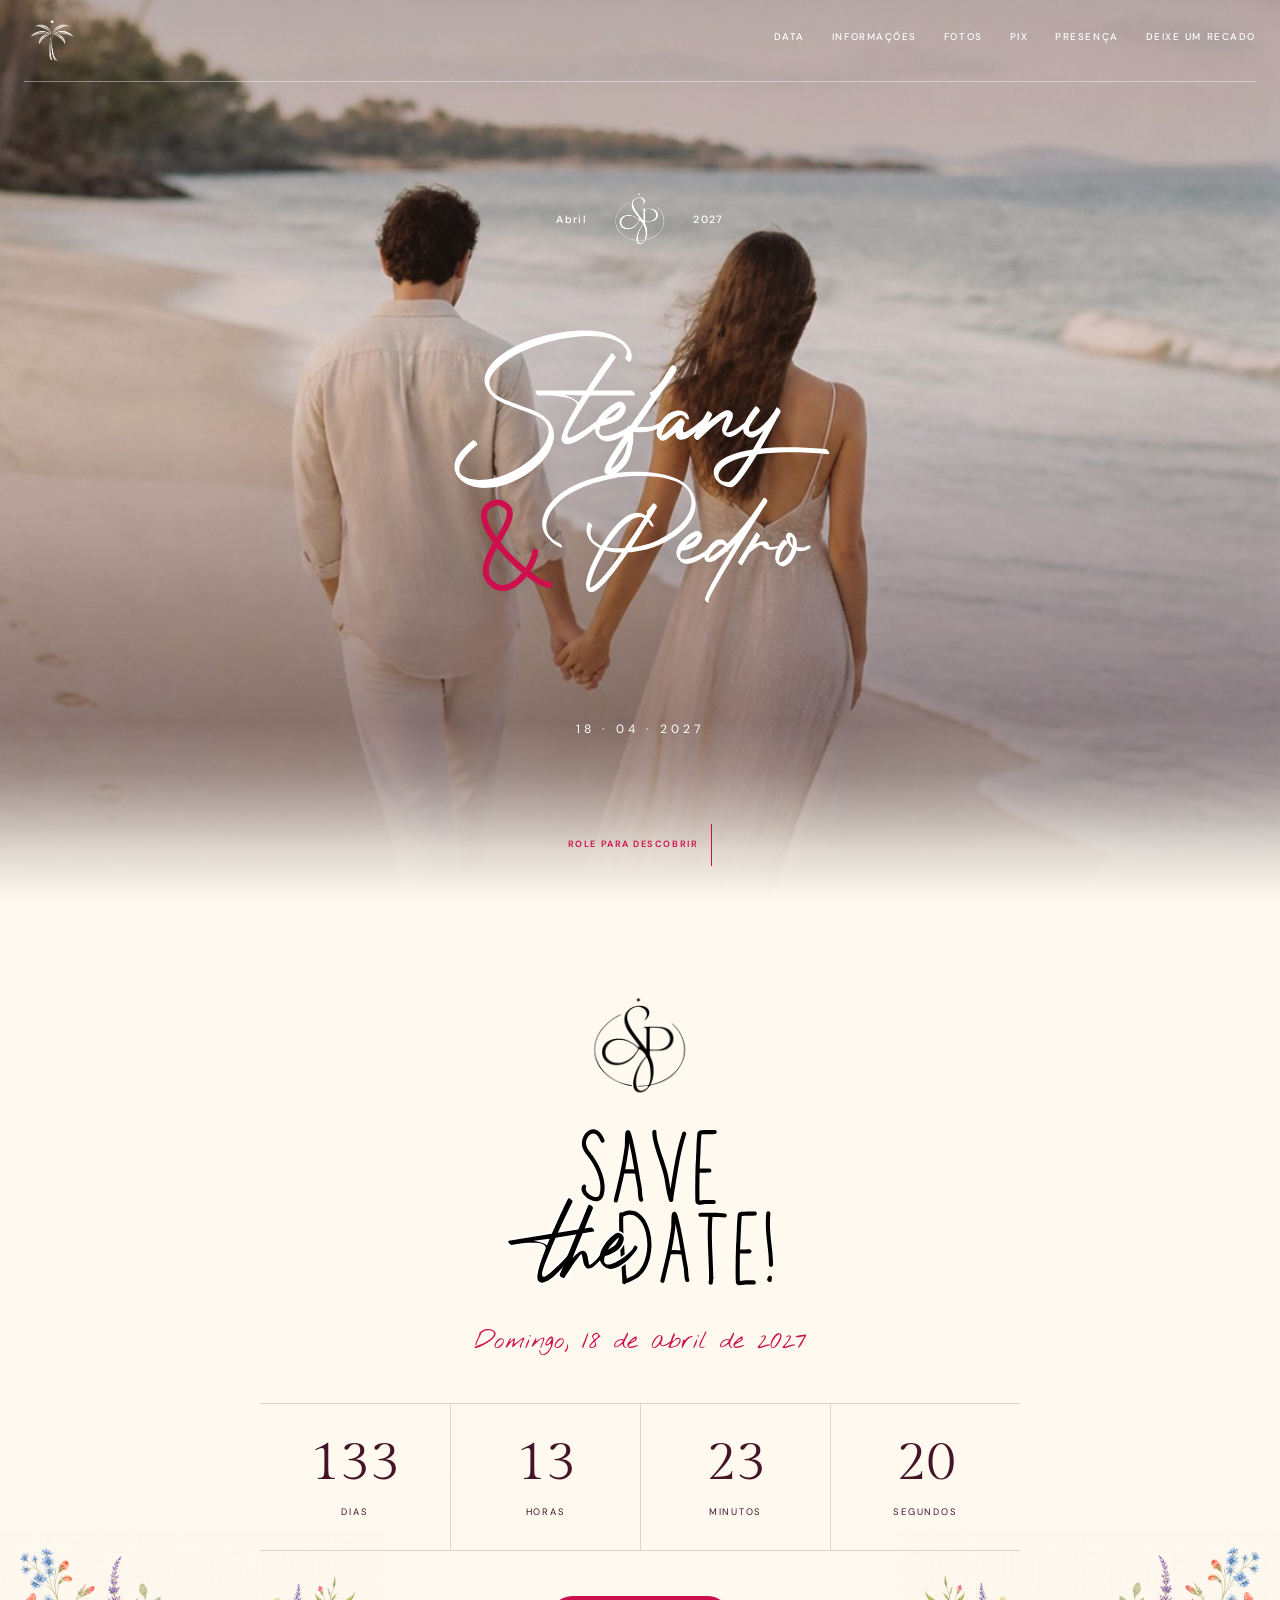
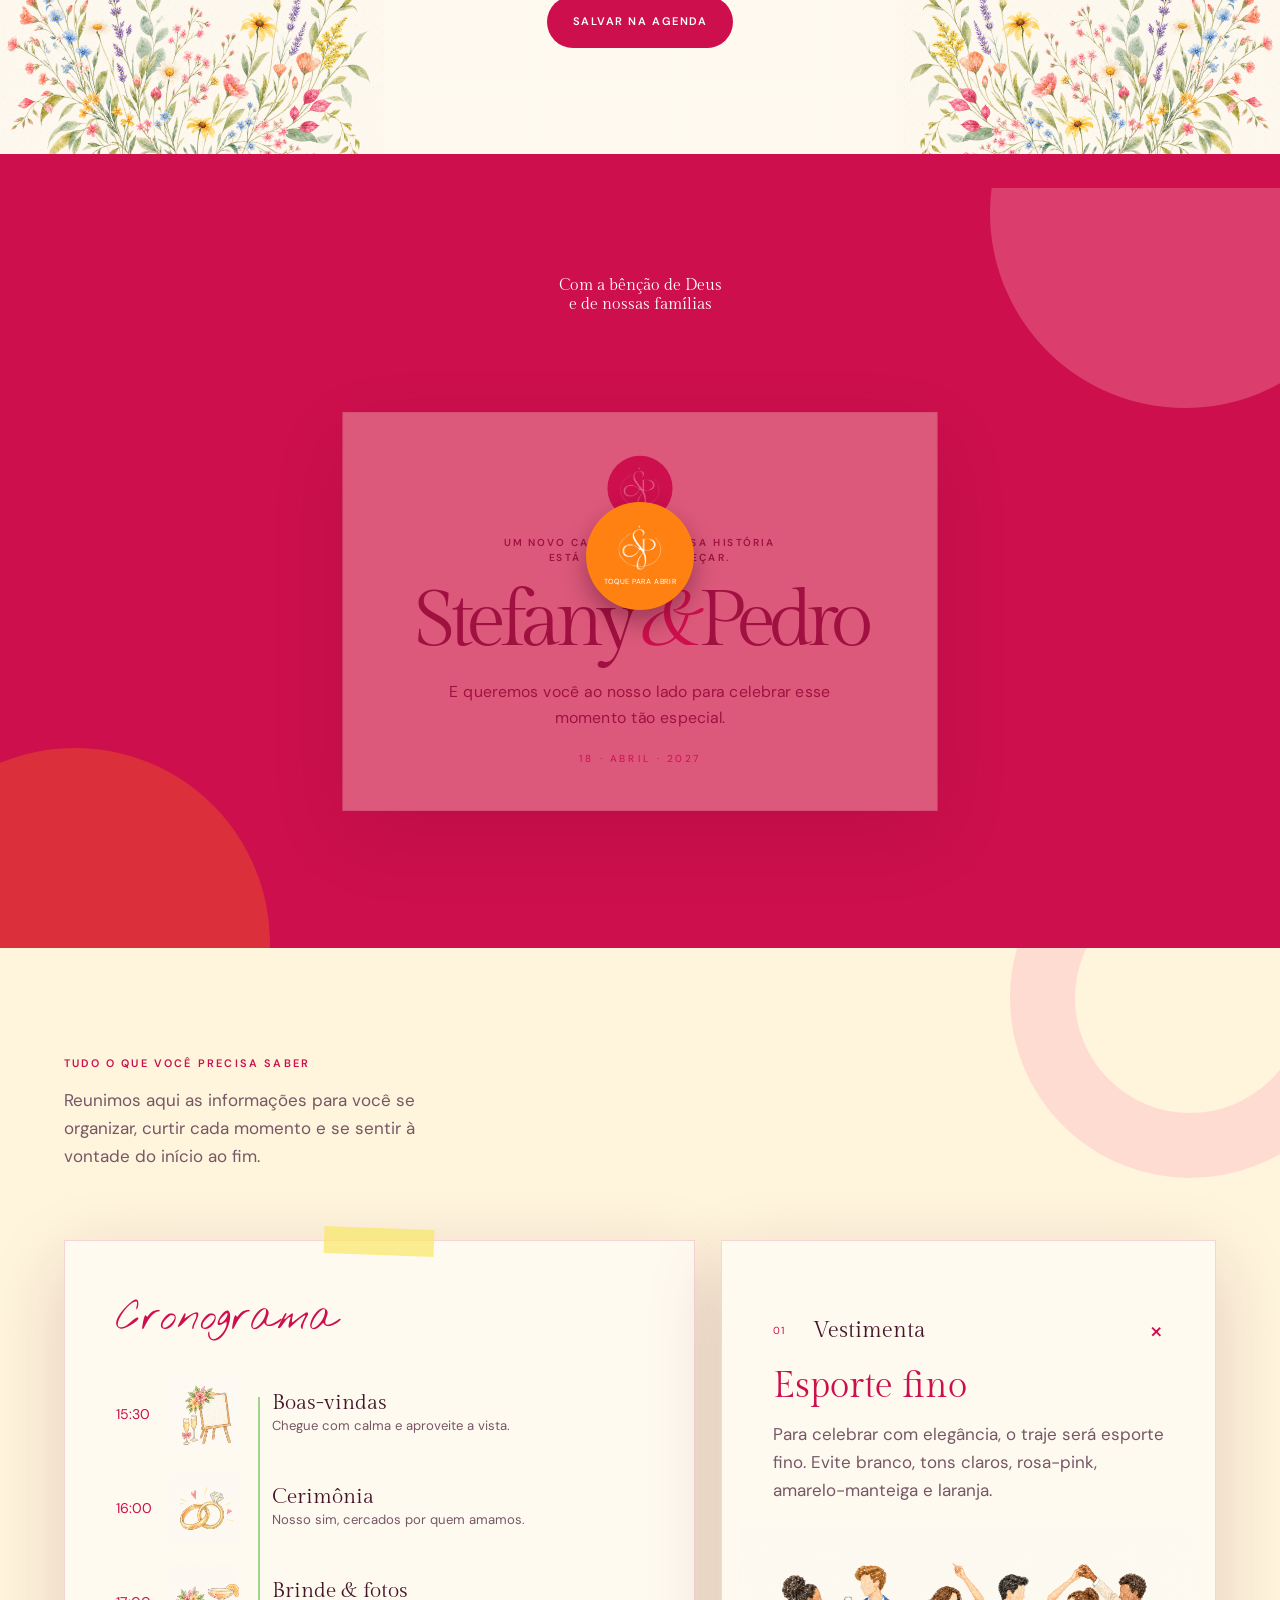
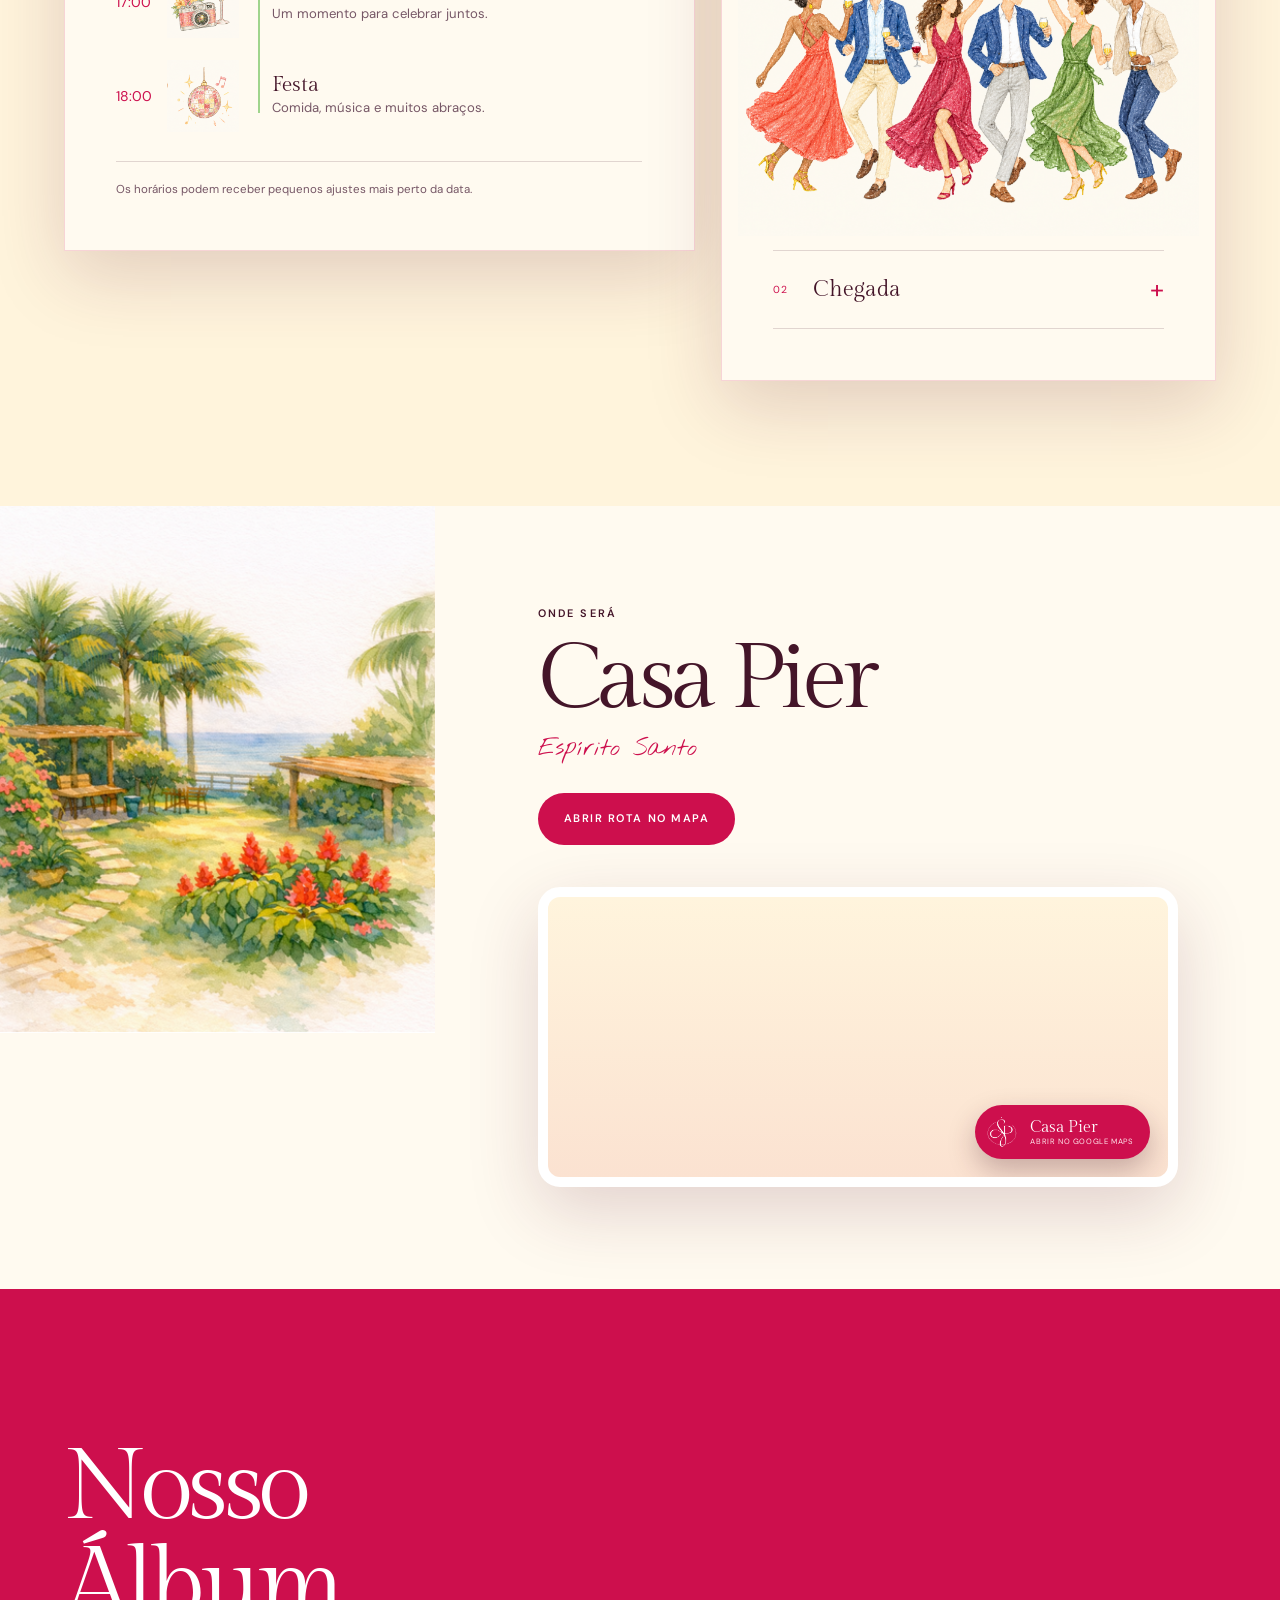
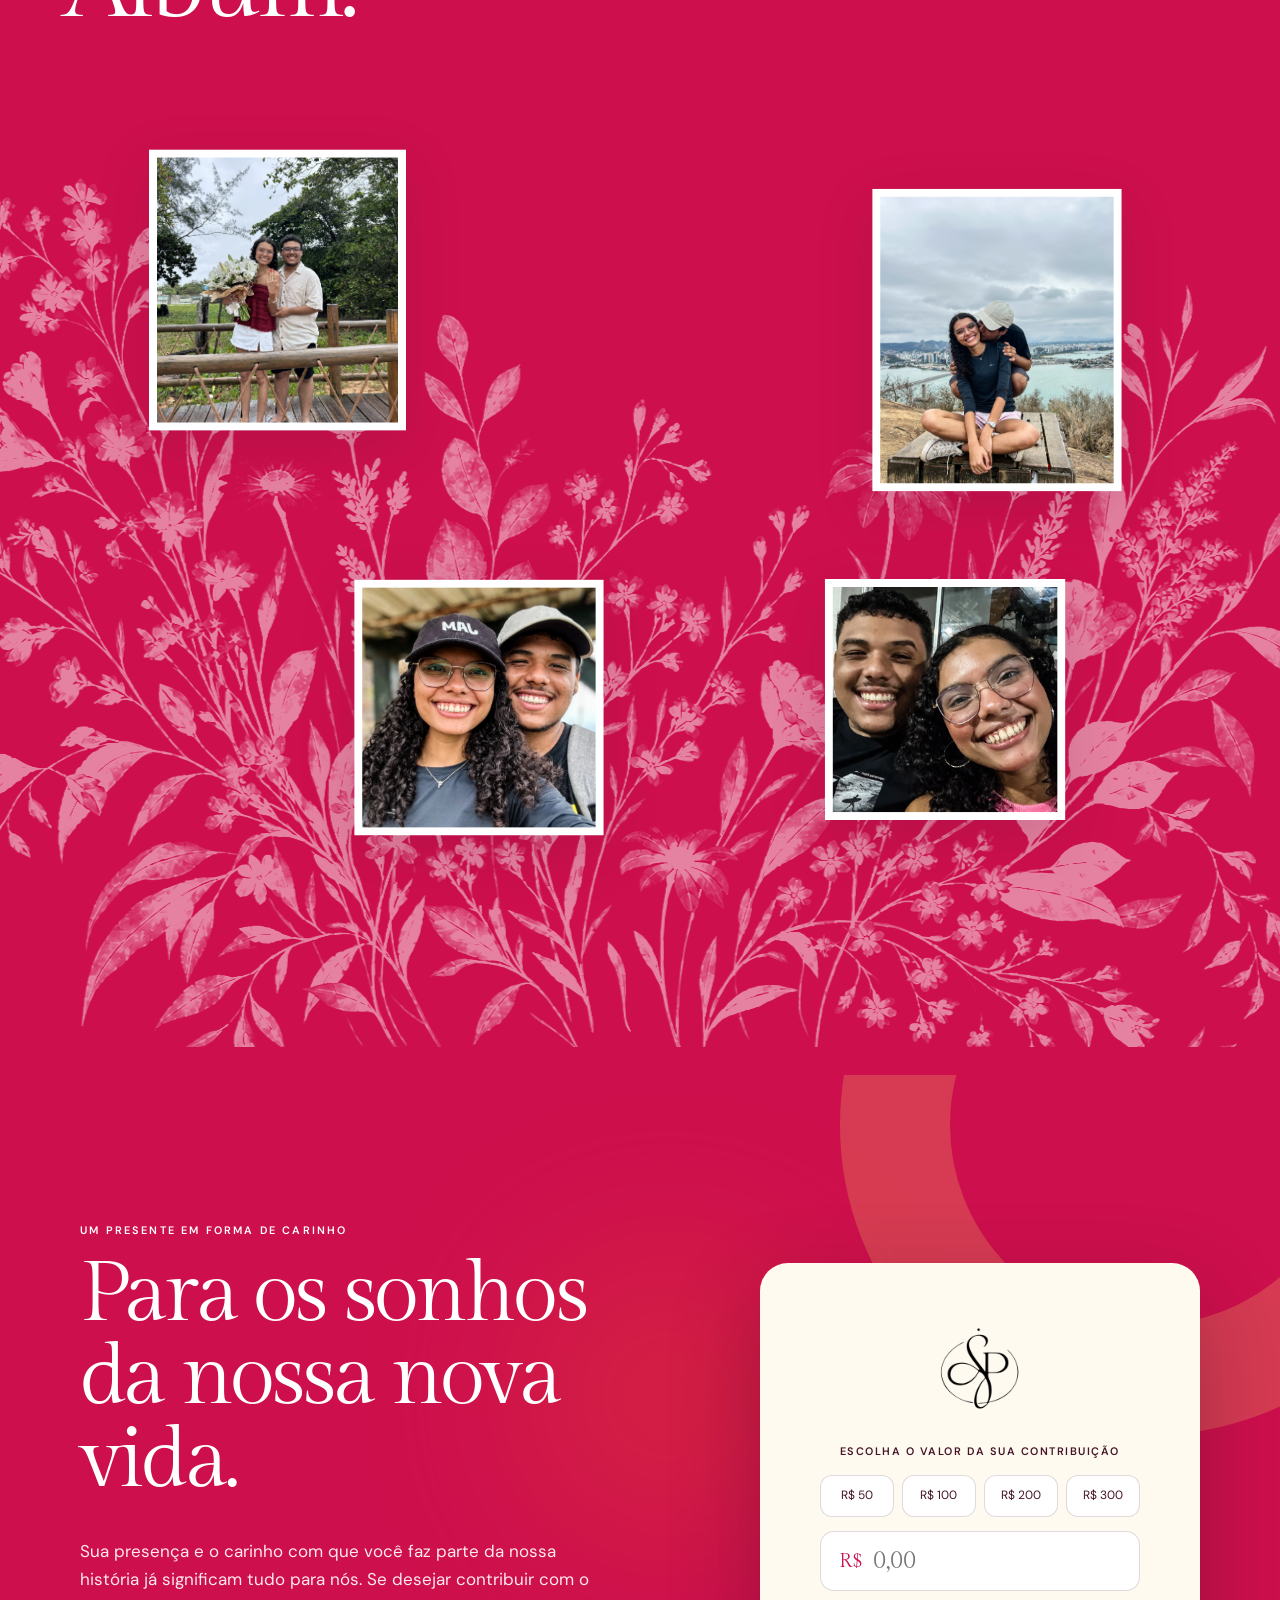
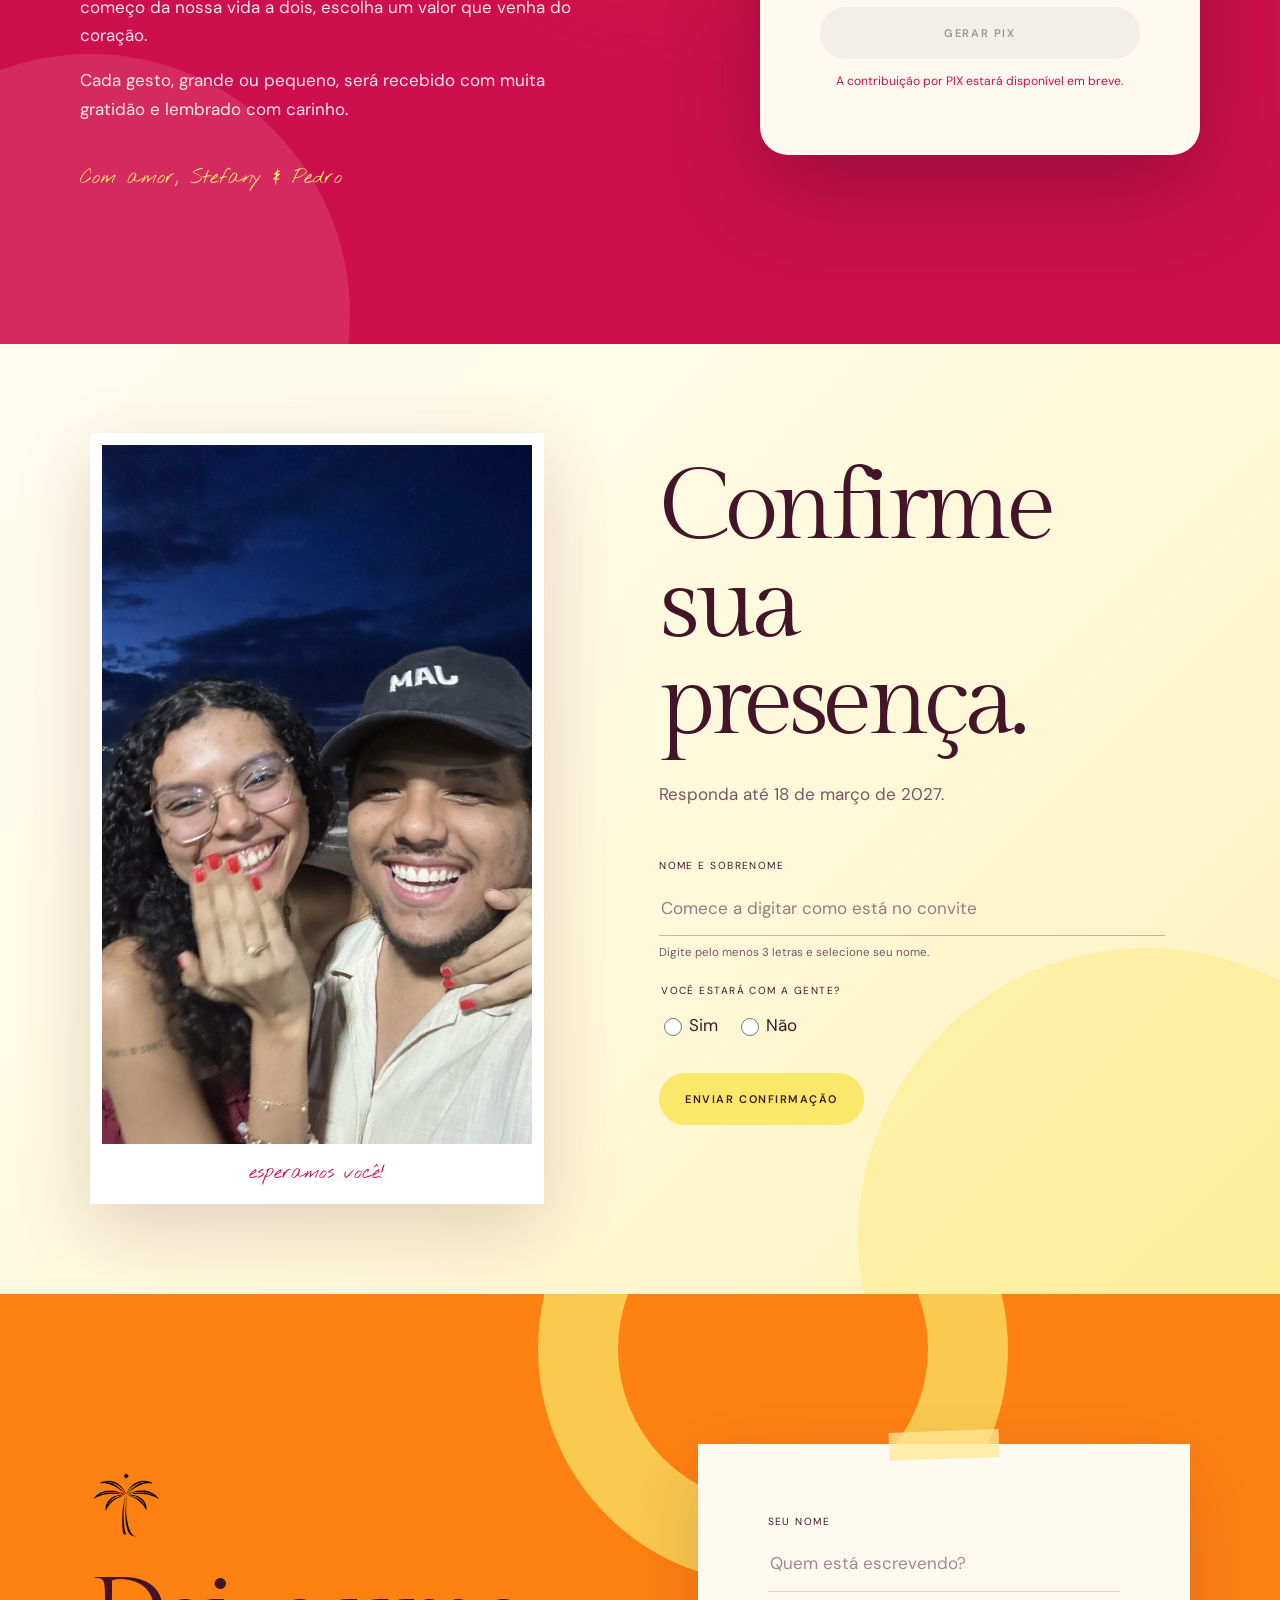
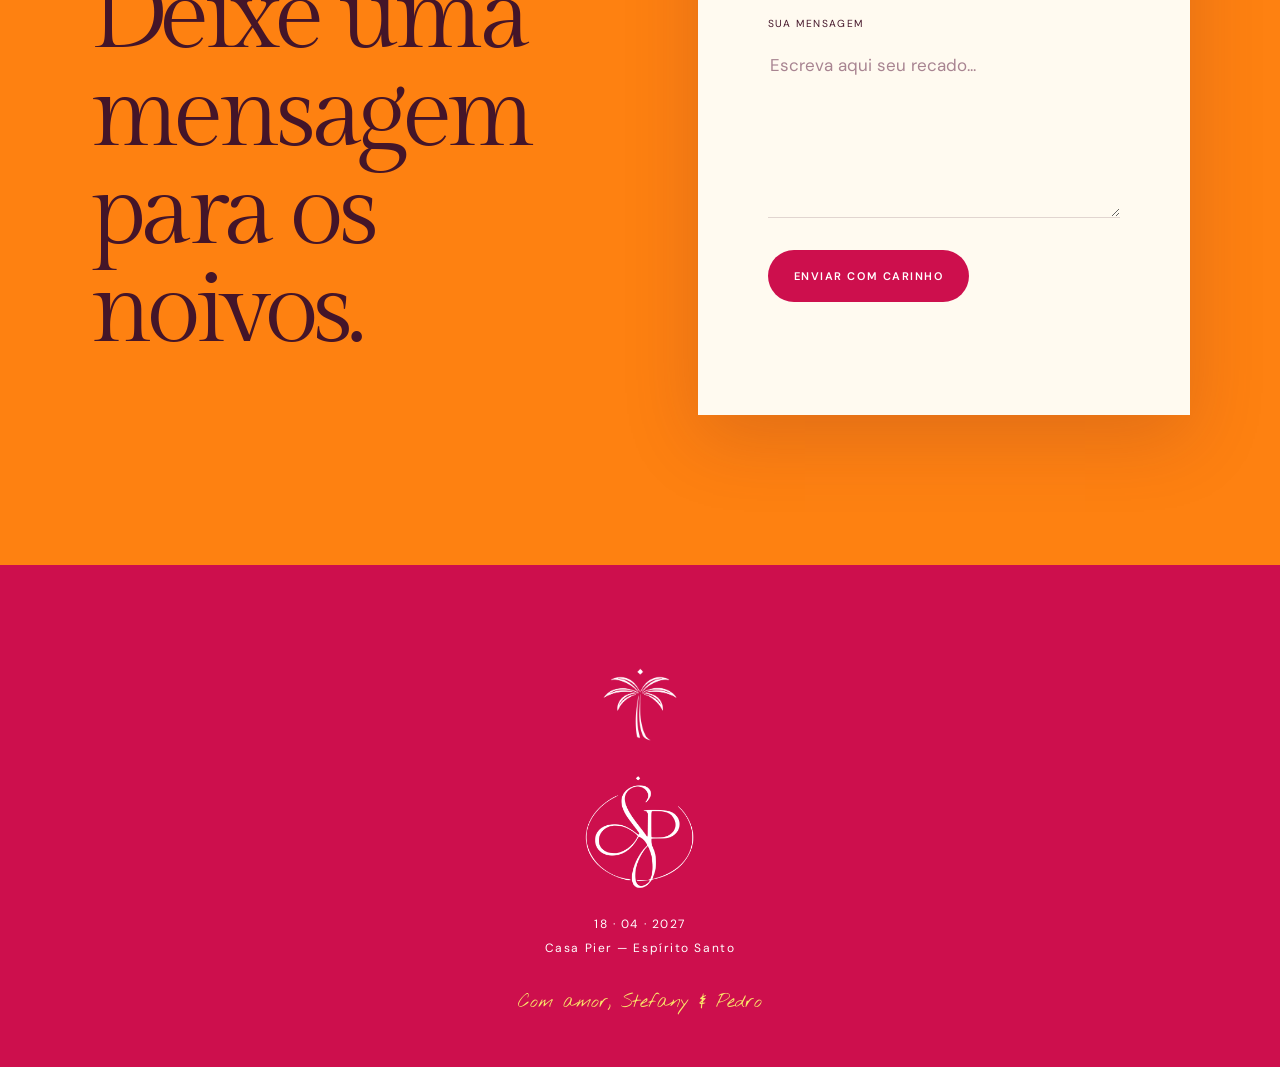
==== commit ae0846a7: "Adiciona chá de panela e contribuição via PIX" ====
--- a/index.html
+++ b/index.html
@@ -9,7 +9,7 @@
   <link rel="preconnect" href="https://fonts.googleapis.com">
   <link rel="preconnect" href="https://fonts.gstatic.com" crossorigin>
   <link href="https://fonts.googleapis.com/css2?family=DM+Sans:wght@300;400;500;600&amp;family=Gilda+Display&amp;family=Nothing+You+Could+Do&amp;display=swap" rel="stylesheet">
-  <link rel="stylesheet" href="styles.css?v=20260820-37">
+  <link rel="stylesheet" href="styles.css?v=20260821-49">
 </head>
 <body>
   <a class="skip" href="#conteudo">Ir para o conteúdo</a>
@@ -21,7 +21,7 @@
       <a href="#save-the-date">Data</a>
       <a href="#informacoes">Informações</a>
       <a href="#galeria">Fotos</a>
-      <a href="#presentes">Presentes</a>
+      <a href="#presentes">PIX</a>
       <a href="#rsvp">Presença</a>
       <a href="#mensagem">Deixe um recado</a>
     </div>
@@ -38,7 +38,7 @@
       <div class="hero-shade"></div>
       <div class="hero-content reveal">
         <div class="hero-year"><span>Abril</span><img class="brand-monogram hero-monogram" src="assets/monogram-sp.png" alt="Monograma de Stefany e Pedro"><span>2027</span></div>
-        <h1 class="hero-lettering" aria-label="Stefany e Pedro"><img src="assets/couple-lettering.svg" alt="" aria-hidden="true"></h1>
+        <h1 class="hero-lettering" aria-label="Stefany e Pedro"><img src="assets/convites-virtuais.svg?v=20260821-2" alt="" aria-hidden="true"></h1>
         <p class="hero-date">18 · 04 · 2027</p>
         <button class="sound-toggle" id="sound-toggle" type="button" aria-pressed="false" hidden><span class="sound-bars" aria-hidden="true"><i></i><i></i><i></i></span><span id="sound-label">Ativar som</span></button>
       </div>
@@ -46,10 +46,8 @@
     </header>
 
     <section class="save-date paper-section" id="save-the-date" aria-label="Save the date">
-      <span class="film-doodle doodle-film" aria-hidden="true"></span>
       <img class="save-floral save-floral-left" src="assets/watercolor-wildflowers.png" alt="" aria-hidden="true" loading="lazy" decoding="async">
       <img class="save-floral save-floral-right" src="assets/watercolor-wildflowers.png" alt="" aria-hidden="true" loading="lazy" decoding="async">
-      <figure class="polaroid scattered-polaroid scattered-save reveal" tabindex="0" data-lightbox="assets/photos/memory-04.webp"><img src="assets/photos/memory-04.webp" alt="Stefany e Pedro sorrindo durante um passeio" loading="lazy" decoding="async"></figure>
       <div class="save-inner reveal">
         <img class="save-monogram" src="assets/monogram-sp.png" alt="Monograma S e P">
         <div class="save-lettering"><img src="assets/save-the-date-lettering.svg" alt="Save the date"></div>
@@ -65,13 +63,12 @@
     </section>
 
     <section class="invitation-section" aria-labelledby="convite-title">
-      <span class="film-doodle doodle-camera" aria-hidden="true"></span>
       <div class="invite-parents reveal"><p>Com a bênção de Deus<br>e de nossas famílias</p></div>
       <div class="invitation-card reveal" id="invitation-card">
         <button class="seal" id="open-invite" type="button" aria-expanded="false" aria-controls="invite-copy"><img src="assets/monogram-sp.png" alt="" aria-hidden="true"><small>toque para abrir</small></button>
         <div class="invite-copy" id="invite-copy">
           <span class="invite-monogram-badge"><img class="brand-monogram invite-monogram" src="assets/monogram-sp.png" alt="Monograma de Stefany e Pedro"></span>
-          <p class="eyebrow">UM NOVO CAPÍTULO DA NOSSA HISTÓRIA ESTÁ PRESTES A COMEÇAR.</p>
+          <p class="eyebrow">UM NOVO CAPÍTULO DA NOSSA HISTÓRIA<br>ESTÁ PRESTES A COMEÇAR.</p>
           <h2 id="convite-title">Stefany <i>&amp;</i> Pedro</h2>
           <p>E queremos você ao nosso lado para celebrar esse momento tão especial.</p>
           <span class="invite-date">18 · abril · 2027</span>
@@ -86,7 +83,7 @@
           <h3>Cronograma</h3>
           <ol>
             <li><time>15:30</time><span class="timeline-doodle" aria-hidden="true"></span><div><strong>Boas-vindas</strong><span>Chegue com calma e aproveite a vista.</span></div></li>
-            <li><time>16:00</time><span class="timeline-doodle" aria-hidden="true"></span><div><strong>Cerimônia</strong><span>Nosso sim, de frente para o mar.</span></div></li>
+            <li><time>16:00</time><span class="timeline-doodle" aria-hidden="true"></span><div><strong>Cerimônia</strong><span>Nosso sim, cercados por quem amamos.</span></div></li>
             <li><time>17:00</time><span class="timeline-doodle" aria-hidden="true"></span><div><strong>Brinde &amp; fotos</strong><span>Um momento para celebrar juntos.</span></div></li>
             <li><time>18:00</time><span class="timeline-doodle" aria-hidden="true"></span><div><strong>Festa</strong><span>Comida, música e muitos abraços.</span></div></li>
           </ol>
@@ -102,16 +99,14 @@
     <section class="venue" id="local" aria-labelledby="local-title">
       <div class="venue-photo reveal"><img src="assets/venue-watercolor-palms.png" alt="Aquarela tropical do local do casamento, com palmeiras, jardim e vista para o mar" loading="lazy" decoding="async"></div>
       <div class="venue-copy reveal">
-        <p class="eyebrow">Onde será</p><h2 id="local-title">Casa Pier</h2><p class="venue-place">Espírito Santo</p><p>Um cenário de frente para o mar para celebrar o começo da nossa nova fase.</p>
+        <p class="eyebrow">Onde será</p><h2 id="local-title">Casa Pier</h2><p class="venue-place">Espírito Santo</p>
         <a class="button button-wine" href="https://www.google.com/maps/search/?api=1&amp;query=Casa+Pier+Esp%C3%ADrito+Santo" target="_blank" rel="noopener">Abrir rota no mapa</a>
         <div class="map-preview"><iframe src="https://www.google.com/maps?q=Casa+Pier+Esp%C3%ADrito+Santo&amp;output=embed" title="Mapa da Casa Pier, Espírito Santo" loading="lazy" referrerpolicy="no-referrer-when-downgrade"></iframe><a class="map-overlay-link" href="https://www.google.com/maps/search/?api=1&amp;query=Casa+Pier+Esp%C3%ADrito+Santo" target="_blank" rel="noopener"><img src="assets/monogram-sp.png" alt="" aria-hidden="true"><span><strong>Casa Pier</strong><small>Abrir no Google Maps</small></span></a></div>
       </div>
-      <figure class="polaroid scattered-polaroid scattered-venue reveal" tabindex="0" data-lightbox="assets/photos/memory-07.webp"><img src="assets/photos/memory-07.webp" alt="Stefany e Pedro sorrindo juntos durante uma viagem" loading="lazy" decoding="async"></figure>
     </section>
 
     <section class="gallery" id="galeria" aria-labelledby="gallery-title">
-      <span class="film-doodle doodle-cherub" aria-hidden="true"></span>
-      <div class="gallery-heading reveal"><p class="eyebrow">Nosso álbum</p><h2 id="gallery-title">Memórias<br>até aqui.</h2><p>Clique em uma polaroide para olhar mais de perto.</p></div>
+      <div class="gallery-heading reveal"><h2 id="gallery-title">Nosso<br>Álbum.</h2></div>
       <div class="polaroid-wall" id="polaroid-wall">
         <img class="gallery-watercolor" src="assets/watercolor-wildflowers.png" alt="" aria-hidden="true" loading="lazy" decoding="async">
         <figure class="polaroid p1" tabindex="0" data-lightbox="assets/photos/memory-01.webp"><img src="assets/photos/memory-01.webp" alt="Stefany e Pedro celebrando juntos com flores" loading="lazy" decoding="async"></figure>
@@ -121,15 +116,45 @@
       </div>
     </section>
 
-    <section class="gifts" id="presentes" aria-labelledby="gifts-title">
-      <div class="gifts-heading reveal"><div><p class="eyebrow">Lista de presentes</p><h2 id="gifts-title">Um carinho<br>para nossa casa.</h2></div><p>Sua presença é o maior presente. Se ainda assim quiser nos mimar, escolha uma lembrança e faça o pagamento com PIX.</p></div>
-      <div class="grid-presentes" id="container-presentes" aria-live="polite"></div>
+    <section class="pix-contribution" id="presentes" aria-labelledby="pix-contribution-title">
+      <span class="pix-contribution-glow" aria-hidden="true"></span>
+      <div class="pix-contribution-inner">
+        <div class="pix-contribution-copy reveal">
+          <p class="eyebrow">Um presente em forma de carinho</p>
+          <h2 id="pix-contribution-title">Para os sonhos<br>da nossa nova vida.</h2>
+          <p>Sua presença e o carinho com que você faz parte da nossa história já significam tudo para nós. Se desejar contribuir com o começo da nossa vida a dois, escolha um valor que venha do coração.</p>
+          <p>Cada gesto, grande ou pequeno, será recebido com muita gratidão e lembrado com carinho.</p>
+          <span class="hand">Com amor, Stefany &amp; Pedro</span>
+        </div>
+        <div class="pix-contribution-card reveal">
+          <img class="pix-contribution-monogram" src="assets/monogram-sp.png" alt="Monograma de Stefany e Pedro">
+          <form id="pix-contribution-form">
+            <label for="pix-contribution-value">Escolha o valor da sua contribuição</label>
+            <div class="pix-amount-options" aria-label="Sugestões de valor">
+              <button type="button" class="pix-amount-option" data-value="50" aria-pressed="false">R$ 50</button>
+              <button type="button" class="pix-amount-option" data-value="100" aria-pressed="false">R$ 100</button>
+              <button type="button" class="pix-amount-option" data-value="200" aria-pressed="false">R$ 200</button>
+              <button type="button" class="pix-amount-option" data-value="300" aria-pressed="false">R$ 300</button>
+            </div>
+            <div class="pix-value-field"><span>R$</span><input id="pix-contribution-value" type="number" min="1" step="0.01" inputmode="decimal" placeholder="0,00" required></div>
+            <button class="button button-yellow" id="generate-contribution-pix" type="submit">Gerar PIX</button>
+            <p class="pix-contribution-status" id="pix-contribution-status" role="status" aria-live="polite"></p>
+          </form>
+          <div id="pix-contribution-result" class="pix-contribution-result" hidden>
+            <p id="pix-contribution-selected"></p>
+            <div class="pix-qrcode-frame"><div id="pix-contribution-qrcode" aria-label="QR Code PIX" role="img"></div></div>
+            <p>Escaneie o QR Code no aplicativo do seu banco ou copie o código PIX abaixo.</p>
+            <button class="button button-wine" id="copy-contribution-pix" type="button">Copiar código PIX</button>
+            <p class="pix-copy-status" id="pix-copy-status" role="status" aria-live="polite"></p>
+          </div>
+        </div>
+      </div>
     </section>
 
     <section class="rsvp" id="rsvp" aria-labelledby="rsvp-title">
       <div class="rsvp-photo reveal"><img src="assets/photos/memory-02.webp" alt="Stefany e Pedro sorrindo juntos na praia à noite" loading="lazy" decoding="async"><span class="hand">esperamos você!</span></div>
       <div class="rsvp-copy reveal">
-        <h2 id="rsvp-title">Confirme sua presença.</h2><p>Responda até 18 de março de 2027. Um formulário por família é suficiente.</p>
+        <h2 id="rsvp-title">Confirme sua presença.</h2><p>Responda até 18 de março de 2027.</p>
         <form id="rsvp-form" class="pretty-form">
           <label for="rsvp-name">Nome e sobrenome</label>
           <div class="guest-name-field">
@@ -138,9 +163,7 @@
             <div id="guest-suggestions" class="guest-suggestions" role="listbox" hidden></div>
           </div>
           <small id="rsvp-guest-limit" class="guest-limit" aria-live="polite">Digite pelo menos 3 letras e selecione seu nome.</small>
-          <fieldset><legend>Você estará com a gente?</legend><label class="choice"><input type="radio" name="attendance" value="sim" required><span>Sim, com alegria!</span></label><label class="choice"><input type="radio" name="attendance" value="nao"><span>Infelizmente não</span></label></fieldset>
-          <label for="rsvp-guests">Quantidade de pessoas</label><input id="rsvp-guests" name="guest_count" type="number" min="1" max="12" value="1" required>
-          <label for="rsvp-note">Observação <small>(opcional)</small></label><textarea id="rsvp-note" name="note" maxlength="500" placeholder="Restrição alimentar ou algo que precisamos saber"></textarea>
+          <fieldset><legend>Você estará com a gente?</legend><label class="choice"><input type="radio" name="attendance" value="sim" required><span>Sim</span></label><label class="choice"><input type="radio" name="attendance" value="nao"><span>Não</span></label></fieldset>
           <input class="honeypot" name="website" type="text" tabindex="-1" autocomplete="off" aria-hidden="true">
           <button class="button button-yellow" type="submit">Enviar confirmação</button><p class="form-status" id="rsvp-status" role="status" aria-live="polite"></p>
         </form>
@@ -148,8 +171,7 @@
     </section>
 
     <section class="message-section" id="mensagem" aria-labelledby="message-title">
-      <span class="film-doodle doodle-sparkles" aria-hidden="true"></span>
-      <div class="message-heading reveal"><img class="identity-palm" src="assets/identity-palm.png" alt="" aria-hidden="true"><p class="eyebrow">Um pedacinho seu por aqui</p><h2 id="message-title">Deixe uma mensagem<br>para os noivos.</h2><p>Vamos guardar cada palavra com muito carinho.</p></div>
+      <div class="message-heading reveal"><img class="identity-palm" src="assets/identity-palm.png" alt="" aria-hidden="true"><h2 id="message-title">Deixe uma mensagem<br>para os noivos.</h2></div>
       <form id="message-form" class="message-card reveal"><span class="tape" aria-hidden="true"></span><label for="message-name">Seu nome</label><input id="message-name" name="name" type="text" maxlength="120" required placeholder="Quem está escrevendo?"><label for="message-text">Sua mensagem</label><textarea id="message-text" name="message" maxlength="1200" required placeholder="Escreva aqui seu recado..."></textarea><input class="honeypot" name="website" type="text" tabindex="-1" autocomplete="off" aria-hidden="true"><button class="button button-wine" type="submit">Enviar com carinho</button><p class="form-status" id="message-status" role="status" aria-live="polite"></p></form>
     </section>
   </main>
@@ -159,20 +181,13 @@
   </footer>
 
   <div id="lightbox" class="lightbox" role="dialog" aria-modal="true" aria-label="Foto ampliada" hidden><button class="lightbox-close" type="button" aria-label="Fechar foto">×</button><figure><img id="lightbox-image" src="" alt=""><figcaption id="lightbox-caption"></figcaption></figure></div>
-  <div id="modal-pagamento" class="modal-overlay" role="dialog" aria-modal="true" aria-labelledby="checkout-title" hidden>
-    <div class="modal-content"><button class="modal-close" type="button" onclick="fecharModal()" aria-label="Fechar pagamento">×</button><img class="brand-monogram checkout-monogram" src="assets/monogram-sp.png" alt="Monograma de Stefany e Pedro"><h2 id="checkout-title">Obrigado pelo carinho</h2><p id="resumo-compra"></p>
-      <div id="area-pix"><p class="eyebrow">Pagamento via PIX</p><p>Escaneie o QR Code no aplicativo do seu banco.</p><img id="qr-code-img" class="qr-code-img" src="" alt="QR Code PIX"><p id="aviso-valor-pix"></p><p>Ou use o PIX Copia e Cola:</p><button class="button button-wine" type="button" onclick="copiarPix()">Copiar código PIX</button></div>
-      <div id="area-cartao" hidden><p>Prefere pagar com cartão?</p><a id="btn-link-pagamento" class="button button-wine" href="#" target="_blank" rel="noopener">Pagar com cartão</a></div>
-    </div>
-  </div>
-
   <section id="painel-admin" class="admin-panel" aria-labelledby="admin-title" hidden>
     <div class="admin-inner">
-      <div class="admin-header"><div><h2 id="admin-title">Painel do casal</h2><p>Convidados, presentes, PIX, confirmações e mensagens em um só lugar.</p></div><button class="button admin-close" type="button" onclick="toggleAdmin()">Fechar painel</button></div>
+      <div class="admin-header"><div><h2 id="admin-title">Painel do casal</h2><p>Convidados, lista do chá, PIX, confirmações e mensagens em um só lugar.</p></div><button class="button admin-close" type="button" onclick="toggleAdmin()">Fechar painel</button></div>
       <div class="admin-grid">
         <section class="admin-card wide"><h3>Acesso seguro</h3><div id="admin-desconectado"><p>Entre com o usuário administrador do Supabase.</p><form id="form-admin-login" class="admin-login"><div><label for="admin-email">E-mail</label><input type="email" id="admin-email" autocomplete="username" required></div><div><label for="admin-senha">Senha</label><input type="password" id="admin-senha" autocomplete="current-password" required></div><button class="button" type="submit">Entrar</button></form></div><div id="admin-conectado" class="admin-session" hidden><p>Conectado como <strong id="admin-email-logado"></strong></p><button class="button" type="button" onclick="sairAdmin()">Sair</button></div><p id="admin-auth-status" class="admin-status" role="status"></p></section>
         <section class="admin-card"><h3>PIX global</h3><label for="config-pix">Código PIX Copia e Cola</label><input type="text" id="config-pix"><button class="button" id="btn-salvar-pix" type="button" onclick="salvarPix()" disabled>Salvar PIX</button><p id="pix-admin-status" class="admin-status"></p></section>
-        <section class="admin-card"><h3 id="titulo-form-presente">Novo presente</h3><form id="form-add-presente"><label for="nome-prod">Nome</label><input type="text" id="nome-prod" required><label for="valor-prod">Valor total</label><input type="number" id="valor-prod" min="0.01" step="0.01" required><label for="cotas-prod">Cotas</label><input type="number" id="cotas-prod" min="1" required><label for="link-pgto-prod">Link do produto</label><input type="url" id="link-pgto-prod"><label for="imagem-prod">Imagem manual</label><input type="url" id="imagem-prod"><div id="image-preview-admin" class="image-preview-admin" hidden><img id="image-preview-admin-img" src="" alt="Prévia"><span id="image-preview-admin-text"></span></div><div class="admin-form-actions"><button class="button" id="btn-salvar-presente" type="submit" disabled>Publicar presente</button><button class="button" id="btn-cancelar-edicao" type="button" onclick="cancelarEdicaoPresente()" hidden>Cancelar</button></div><p id="presente-admin-status" class="admin-status"></p></form><div id="lista-admin-presentes"></div></section>
+        <section class="admin-card"><h3 id="titulo-form-presente">Novo presente do chá</h3><form id="form-add-presente"><label for="nome-prod">Nome</label><input type="text" id="nome-prod" required><label for="valor-prod">Valor total</label><input type="number" id="valor-prod" min="0.01" step="0.01" required><label for="cotas-prod">Cotas</label><input type="number" id="cotas-prod" min="1" required><label for="link-pgto-prod">Link do produto</label><input type="url" id="link-pgto-prod"><label for="imagem-prod">Imagem manual</label><input type="url" id="imagem-prod"><div id="image-preview-admin" class="image-preview-admin" hidden><img id="image-preview-admin-img" src="" alt="Prévia"><span id="image-preview-admin-text"></span></div><div class="admin-form-actions"><button class="button" id="btn-salvar-presente" type="submit" disabled>Publicar no chá</button><button class="button" id="btn-cancelar-edicao" type="button" onclick="cancelarEdicaoPresente()" hidden>Cancelar</button></div><p id="presente-admin-status" class="admin-status"></p></form><div id="lista-admin-presentes"></div></section>
         <section class="admin-card wide"><div class="admin-list-header"><h3>Lista fechada de convidados</h3><button class="button" type="button" onclick="carregarConvidadosAdmin()">Atualizar</button></div><form id="form-add-convidado" class="admin-guest-form"><div><label for="convidado-nome">Nome como está no convite</label><input type="text" id="convidado-nome" maxlength="120" required></div><div><label for="convidado-limite">Máximo de pessoas</label><input type="number" id="convidado-limite" min="1" max="12" value="1" required></div><button class="button" id="btn-salvar-convidado" type="submit" disabled>Adicionar à lista</button></form><p id="convidado-admin-status" class="admin-status" role="status"></p><div id="lista-admin-convidados"><p>Entre para carregar.</p></div></section>
         <section class="admin-card wide"><div class="admin-list-header"><h3>Confirmações</h3><button class="button" type="button" onclick="carregarRespostasAdmin()">Atualizar</button></div><div id="lista-admin-rsvp"><p>Entre para carregar.</p></div></section>
         <section class="admin-card wide"><div class="admin-list-header"><h3>Mensagens recebidas</h3><button class="button" type="button" onclick="carregarMensagensAdmin()">Atualizar</button></div><div id="lista-admin-mensagens"><p>Entre para carregar.</p></div></section>
@@ -180,6 +195,7 @@
     </div>
   </section>
 
-  <script src="app.js?v=20260820-26"></script>
+  <script src="https://cdnjs.cloudflare.com/ajax/libs/qrcodejs/1.0.0/qrcode.min.js"></script>
+  <script src="app.js?v=20260821-34"></script>
 </body>
 </html>
--- a/styles.css
+++ b/styles.css
@@ -19,8 +19,9 @@
 .button{display:inline-flex;min-height:52px;align-items:center;justify-content:center;padding:14px 26px;border:0;border-radius:999px;font:600 .69rem/1 var(--sans);letter-spacing:.14em;text-decoration:none;text-transform:uppercase;cursor:pointer;transition:transform .25s,box-shadow .25s,background .25s}.button:hover,.button:focus-visible{transform:translateY(-3px);box-shadow:0 12px 26px rgba(68,21,41,.16)}.button-wine{background:var(--wine);color:#fff}.button-yellow{background:var(--yellow);color:var(--ink)}
 
 /* Navigation */
-.site-nav{position:absolute;inset:0 0 auto;z-index:1000;display:flex;width:min(calc(100% - 48px),1400px);height:82px;margin:auto;align-items:center;justify-content:space-between;border-bottom:1px solid rgba(255,255,255,.4);color:#fff}
-.nav-mark{display:grid;width:56px;height:56px;place-items:center;text-decoration:none}.nav-mark img{width:46px;height:46px;object-fit:contain;filter:invert(1) brightness(2);transition:transform .3s}.nav-mark:hover img,.nav-mark:focus-visible img{transform:translateY(-2px) rotate(-4deg)}
+.site-nav{position:fixed;inset:0 0 auto;z-index:1000;display:flex;width:min(calc(100% - 48px),1400px);height:82px;margin:auto;align-items:center;justify-content:space-between;border-bottom:1px solid rgba(255,255,255,.4);color:#fff}
+.nav-mark{display:grid;width:56px;height:56px;place-items:center;text-decoration:none}.nav-mark img{width:46px;height:46px;object-fit:contain;filter:invert(1) brightness(2);transition:transform .3s,filter .4s ease-in-out}.nav-mark:hover img,.nav-mark:focus-visible img{transform:translateY(-2px) rotate(-4deg)}
+.site-nav{transition:color .4s ease-in-out,border-color .4s ease-in-out}.site-nav .nav-links a:after{transition:width .25s,background .4s ease-in-out}.site-nav.nav-on-light{border-bottom-color:rgba(205,15,77,.48);color:var(--wine)}.site-nav.nav-on-light .nav-mark img{filter:invert(16%) sepia(79%) saturate(3067%) hue-rotate(326deg) brightness(89%)}.site-nav.nav-on-light .nav-links a:after{background:var(--wine)}.site-nav.nav-on-light .nav-links.open{color:#fff}.site-nav.nav-on-light .nav-links.open a:after{background:var(--yellow)}
 .nav-links{display:flex;align-items:center;gap:clamp(15px,2.1vw,34px)}.nav-links a{font:500 .61rem var(--sans);letter-spacing:.16em;text-decoration:none;text-transform:uppercase}.nav-links a:after{display:block;width:0;height:2px;margin-top:6px;background:var(--yellow);content:'';transition:width .25s}.nav-links a:hover:after,.nav-links a:focus-visible:after{width:100%}
 .menu-toggle{display:none;width:46px;height:46px;padding:0;border:0;background:none}.menu-toggle span{display:block;width:25px;height:1px;margin:7px auto;background:currentColor;transition:.25s}.menu-toggle.open span:first-child{transform:translateY(4px) rotate(45deg)}.menu-toggle.open span:last-child{transform:translateY(-4px) rotate(-45deg)}
 
@@ -49,8 +50,9 @@
 .polaroid{margin:0;padding:11px;background:#fff;box-shadow:var(--shadow);cursor:zoom-in;transition:transform .35s,box-shadow .35s}.polaroid:hover,.polaroid:focus-visible{z-index:10;box-shadow:0 32px 80px rgba(92,25,52,.3);transform:rotate(0) translateY(-8px) scale(var(--scroll-scale,1))!important}.polaroid img{width:100%;height:100%;object-fit:cover}
 
 /* Details */
-.details{position:relative;padding:110px 5vw 125px;background:var(--cream);color:var(--ink);overflow:hidden}.details:before{position:absolute;top:-130px;right:-90px;width:360px;height:360px;border:65px solid rgba(255,179,189,.38);border-radius:50%;content:''}.details-header{position:relative;display:grid;grid-template-columns:1.5fr .7fr;align-items:end;gap:45px;width:min(100%,1180px);margin:0 auto 55px}.details-header .eyebrow{grid-column:1/-1;color:var(--wine)}.details-header h2{margin:0}.details-header>p:last-child{max-width:360px;margin:0 0 14px;color:var(--muted)}.details-grid{position:relative;display:grid;grid-template-columns:minmax(0,1.12fr) minmax(340px,.88fr);gap:26px;width:min(100%,1180px);margin:auto;background:transparent;align-items:start}.timeline,.info-accordions{position:relative;padding:clamp(28px,4vw,52px);border:1px solid rgba(205,15,77,.16);background:var(--paper);box-shadow:var(--shadow)}.timeline{transform:rotate(-.6deg)}.timeline:after{position:absolute;top:-13px;left:50%;width:110px;height:27px;background:rgba(250,232,106,.72);content:'';transform:translateX(-50%) rotate(2deg)}.timeline h3{margin-bottom:28px;color:var(--wine);font:2.5rem var(--hand)}.timeline ol{position:relative;margin:0;padding:0;list-style:none}.timeline ol:before{position:absolute;top:24px;bottom:24px;left:142px;width:2px;background:rgba(67,176,42,.5);content:''}.timeline li{position:relative;display:grid;grid-template-columns:58px 72px 1fr;gap:13px;align-items:center;min-height:82px;margin-bottom:12px}.timeline-doodle{display:block;width:72px;height:72px;background-image:url('assets/schedule-doodles-pencil-v2.png');background-repeat:no-repeat;background-size:400% auto}.timeline li:nth-child(1) .timeline-doodle{background-position:0 center}.timeline li:nth-child(2) .timeline-doodle{background-position:33.333% center}.timeline li:nth-child(3) .timeline-doodle{background-position:66.666% center}.timeline li:nth-child(4) .timeline-doodle{background-position:100% center}.timeline time{color:var(--wine);font:.88rem var(--sans)}.timeline strong{display:block;font:1.34rem var(--display)}.timeline li div span{display:block;color:var(--muted);font-size:.82rem}.schedule-note{margin:24px 0 0;padding-top:18px;border-top:1px solid var(--line);color:var(--muted);font-size:.72rem}.info-accordions{transform:rotate(.5deg)}.info-accordions details{border-bottom:1px solid var(--line)}.info-accordions summary{display:grid;grid-template-columns:40px 1fr auto;align-items:center;padding:22px 0;list-style:none;cursor:pointer;font:1.35rem var(--display)}.info-accordions summary::-webkit-details-marker{display:none}.info-accordions summary span{color:var(--wine);font:.64rem var(--sans);letter-spacing:.12em}.info-accordions summary i{color:var(--wine);font:1.6rem var(--sans);transition:transform .25s}.info-accordions details[open] summary i{transform:rotate(45deg)}.info-accordions details>div{padding:0 0 28px}.info-accordions h3{margin-bottom:16px;color:var(--wine);font-size:2.25rem}.info-accordions p{color:var(--muted)}.dress-code-art{width:112%;max-width:none;margin:18px -6% -18px;filter:drop-shadow(0 14px 22px rgba(68,21,41,.12));transform-origin:50% 100%;will-change:transform;animation:guests-dancing 6s ease-in-out infinite}@keyframes guests-dancing{0%{transform:translateY(0) rotate(-.35deg) scaleX(1)}12%{transform:translateY(-7px) rotate(.45deg) scaleX(1)}24%{transform:translateY(-2px) rotate(-.2deg) scaleX(1)}36%{transform:translateY(-9px) rotate(.35deg) scaleX(1)}49.9%{transform:translateY(0) rotate(-.35deg) scaleX(1)}50%{transform:translateY(0) rotate(.35deg) scaleX(-1)}62%{transform:translateY(-7px) rotate(-.45deg) scaleX(-1)}74%{transform:translateY(-2px) rotate(.2deg) scaleX(-1)}86%{transform:translateY(-9px) rotate(-.35deg) scaleX(-1)}99.9%{transform:translateY(0) rotate(.35deg) scaleX(-1)}100%{transform:translateY(0) rotate(-.35deg) scaleX(1)}}
+.details{position:relative;padding:110px 5vw 125px;background:var(--cream);color:var(--ink);overflow:hidden}.details:before{position:absolute;top:-130px;right:-90px;width:360px;height:360px;border:65px solid rgba(255,179,189,.38);border-radius:50%;content:''}.details-header{position:relative;display:grid;grid-template-columns:1.5fr .7fr;align-items:end;gap:45px;width:min(100%,1180px);margin:0 auto 55px}.details-header .eyebrow{grid-column:1/-1;color:var(--wine)}.details-header h2{margin:0}.details-header>p:last-child{max-width:360px;margin:0 0 14px;color:var(--muted)}.details-grid{position:relative;display:grid;grid-template-columns:minmax(0,1.12fr) minmax(340px,.88fr);gap:26px;width:min(100%,1180px);margin:auto;background:transparent;align-items:start}.timeline,.info-accordions{position:relative;padding:clamp(28px,4vw,52px);border:1px solid rgba(205,15,77,.16);background:var(--paper);box-shadow:var(--shadow)}.timeline{transform:rotate(-.6deg)}.timeline:after{position:absolute;top:-13px;left:50%;width:110px;height:27px;background:rgba(250,232,106,.72);content:'';transform:translateX(-50%) rotate(2deg)}.timeline h3{margin-bottom:28px;color:var(--wine);font:2.5rem var(--hand)}.timeline ol{position:relative;margin:0;padding:0;list-style:none}.timeline ol:before{position:absolute;top:24px;bottom:24px;left:142px;width:2px;background:rgba(67,176,42,.5);content:''}.timeline li{position:relative;display:grid;grid-template-columns:58px 72px 1fr;gap:13px;align-items:center;min-height:82px;margin-bottom:12px}.timeline-doodle{display:block;width:72px;height:72px;background-image:url('assets/schedule-doodles-pencil-v2.png');background-repeat:no-repeat;background-size:400% auto}.timeline li:nth-child(1) .timeline-doodle{background-position:0 center}.timeline li:nth-child(2) .timeline-doodle{background-position:33.333% center}.timeline li:nth-child(3) .timeline-doodle{background-position:66.666% center}.timeline li:nth-child(4) .timeline-doodle{background-position:100% center}.timeline time{color:var(--wine);font:.88rem var(--sans)}.timeline strong{display:block;font:1.34rem var(--display)}.timeline li div span{display:block;color:var(--muted);font-size:.82rem}.schedule-note{margin:24px 0 0;padding-top:18px;border-top:1px solid var(--line);color:var(--muted);font-size:.72rem}.info-accordions{transform:rotate(.5deg)}.info-accordions details{border-bottom:1px solid var(--line)}.info-accordions summary{display:grid;grid-template-columns:40px 1fr auto;align-items:center;padding:22px 0;list-style:none;cursor:pointer;font:1.35rem var(--display)}.info-accordions summary::-webkit-details-marker{display:none}.info-accordions summary span{color:var(--wine);font:.64rem var(--sans);letter-spacing:.12em}.info-accordions summary i{color:var(--wine);font:1.6rem var(--sans);transition:transform .25s}.info-accordions details[open] summary i{transform:rotate(45deg)}.info-accordions details>div{padding:0 0 28px}.info-accordions h3{margin-bottom:16px;color:var(--wine);font-size:2.25rem}.info-accordions p{color:var(--muted)}.dress-code-art{width:112%;max-width:none;margin:18px -6% -18px;filter:drop-shadow(0 14px 22px rgba(68,21,41,.12));transform-origin:50% 100%;will-change:transform;animation:guests-dancing 6s ease-in-out infinite}@keyframes guests-dancing{0%,100%{transform:translateY(0) rotate(-.35deg)}25%{transform:translateY(-7px) rotate(.45deg)}50%{transform:translateY(-2px) rotate(-.2deg)}75%{transform:translateY(-9px) rotate(.35deg)}}
 
+.timeline-doodle{transform:translateX(-20px)}
 .info-accordions details.is-closing summary i{transform:rotate(0)}
 
 /* Venue */
@@ -58,12 +60,10 @@
 .map-preview{position:relative;width:100%;height:300px;margin-top:42px;border:10px solid #fff;border-radius:22px;background:var(--cream);box-shadow:var(--shadow);overflow:hidden}.map-preview:after{position:absolute;inset:0;background:linear-gradient(180deg,rgba(255,250,240,.04),rgba(205,15,77,.08));content:'';pointer-events:none}.map-preview iframe{width:100%;height:100%;border:0;filter:saturate(.72) sepia(.12) contrast(.94)}.map-overlay-link{position:absolute;right:18px;bottom:18px;z-index:2;display:flex;align-items:center;gap:11px;padding:10px 16px 10px 10px;border-radius:999px;background:var(--wine);color:#fff;box-shadow:0 12px 28px rgba(68,21,41,.28);text-decoration:none;transition:transform .25s,box-shadow .25s}.map-overlay-link:hover,.map-overlay-link:focus-visible{box-shadow:0 16px 34px rgba(68,21,41,.34);transform:translateY(-3px)}.map-overlay-link img{width:34px;height:34px;object-fit:contain;filter:invert(1)}.map-overlay-link span{display:grid;line-height:1.15}.map-overlay-link strong{font:1rem var(--display)}.map-overlay-link small{position:static;padding:0;background:transparent;color:#ffe7ec;font-size:.48rem;letter-spacing:.08em;text-transform:uppercase}
 .dress-code-art{width:118%;margin:24px -9% -14px;filter:none}
 
-/* Scattered memories and film doodles */
-.film-doodle{position:absolute;z-index:2;display:block;width:clamp(95px,10vw,145px);aspect-ratio:1;background-image:url('assets/decorative-film-doodles.png');background-repeat:no-repeat;background-size:400% auto;opacity:.72;pointer-events:none;animation:doodle-float 5s ease-in-out infinite;transform-origin:center}.doodle-camera{bottom:70px;left:4vw;background-position:0 center}.doodle-film{top:70px;left:4vw;background-position:33.333% center}.doodle-cherub{top:75px;right:4vw;background-position:66.666% center}.doodle-sparkles{right:3vw;bottom:35px;background-position:100% center}@keyframes doodle-float{0%,100%{translate:0 0;rotate:-2deg}50%{translate:0 -8px;rotate:2deg}}
-.scattered-polaroid{position:absolute;z-index:5;margin:0;cursor:zoom-in;transition:rotate .35s,box-shadow .35s}.scattered-polaroid img{width:100%;height:100%;object-fit:cover}.scattered-polaroid:hover,.scattered-polaroid:focus-visible{rotate:0deg}.scattered-save{top:155px;right:2.5vw;width:clamp(145px,14vw,215px);height:clamp(190px,18vw,280px);rotate:6deg}.venue{position:relative}.scattered-venue{bottom:52px;left:calc(min(34vw,650px) - 92px);width:185px;height:240px;rotate:-7deg}
+.venue{position:relative}
 
 /* Gallery */
-.gallery{position:relative;padding:150px 5vw 190px;background:var(--wine);color:#fff;overflow:hidden}.gallery:after{position:absolute;right:0;bottom:0;left:0;z-index:1;height:28px;background:var(--wine);content:''}.gallery-heading{display:grid;grid-template-columns:1.4fr .7fr;gap:40px;align-items:end;width:min(100%,1180px);margin:0 auto 60px}.gallery-heading .eyebrow{grid-column:1/-1}.gallery-heading h2{margin:0}.gallery-heading>p:last-child{max-width:320px;color:#ffe5ea}.polaroid-wall{position:relative;width:min(100%,1180px);height:920px;margin:auto}.gallery-watercolor{position:absolute;bottom:-215px;left:50%;z-index:0;width:128%;max-width:none;mix-blend-mode:screen;filter:grayscale(1) invert(1) brightness(3) contrast(1.35);opacity:.48;pointer-events:none;transform:translateX(-50%);user-select:none}#polaroid-wall .polaroid{--scroll-scale:.72;--drift-x:0px;position:absolute;z-index:2;color:var(--ink);transform:translate3d(var(--drift-x),0,0) scale(var(--scroll-scale));transform-origin:center;transition:box-shadow .35s;will-change:transform}#polaroid-wall .polaroid:hover,#polaroid-wall .polaroid:focus-visible{transform:translate3d(var(--drift-x),0,0) scale(var(--scroll-scale))!important}.polaroid-wall .polaroid img{height:calc(100% - 8px)}.p1{top:0;left:0;width:31%;height:430px}.p2{top:0;left:35%;z-index:3;width:30%;height:460px}.p3{top:0;right:0;width:29%;height:360px}.p4{bottom:0;left:4%;width:31%;height:350px}.p5{bottom:40px;left:38%;width:29%;height:350px}.p6{right:0;bottom:0;width:29%;height:350px}
+.gallery{position:relative;padding:150px 5vw 190px;background:var(--wine);color:#fff;overflow:hidden}.gallery:after{position:absolute;right:0;bottom:0;left:0;z-index:1;height:28px;background:var(--wine);content:''}.gallery-heading{display:grid;grid-template-columns:1.4fr .7fr;gap:40px;align-items:end;width:min(100%,1180px);margin:0 auto 60px}.gallery-heading .eyebrow{grid-column:1/-1}.gallery-heading h2{margin:0}.gallery-heading>p:last-child{max-width:320px;color:#ffe5ea}.polaroid-wall{position:relative;width:min(100%,1180px);height:920px;margin:auto}.gallery-watercolor{position:absolute;bottom:-215px;left:50%;z-index:0;width:128%;max-width:none;mix-blend-mode:screen;filter:grayscale(1) invert(1) brightness(3) contrast(1.35);opacity:.48;pointer-events:none;transform:translateX(-50%);user-select:none}#polaroid-wall .polaroid{--scroll-scale:.72;--drift-x:0px;position:absolute;z-index:2;color:var(--ink);transform:translate3d(var(--drift-x),0,0) scale(var(--scroll-scale));transform-origin:center;transition:box-shadow .35s;will-change:transform}#polaroid-wall .polaroid:hover,#polaroid-wall .polaroid:focus-visible{transform:translate3d(var(--drift-x),0,0) scale(var(--scroll-scale))!important}.polaroid-wall .polaroid img{height:calc(100% - 8px)}.p1{top:0;left:0;width:31%;height:430px}.p2{top:0;left:35%;z-index:3;width:30%;height:460px}.p3{top:0;right:0;width:29%;height:360px}.p4{bottom:0;left:4%;width:31%;height:350px}
 .polaroid-wall .polaroid img{height:100%}
 .polaroid-wall{height:790px}.p1{top:0;left:3%;width:31%;height:390px}.p2{top:35px;right:4%;left:auto;width:30%;height:420px}.p3{top:auto;right:auto;bottom:0;left:21%;width:30%;height:355px}.p4{right:9%;bottom:18px;left:auto;width:29%;height:335px}
 
@@ -71,6 +71,8 @@
 .gifts{padding:150px 24px;background:var(--paper)}.gifts-heading{display:grid;grid-template-columns:1.4fr .7fr;align-items:end;gap:50px;width:min(100%,1140px);margin:0 auto 70px}.gifts-heading h2{margin:0}.gifts-heading>p{max-width:360px;margin:0 0 14px}.grid-presentes{display:grid;grid-template-columns:repeat(2,minmax(0,1fr));gap:22px;width:min(100%,1140px);margin:auto}.card-presente{position:relative;display:flex;min-height:570px;padding:clamp(26px,4vw,48px);border:1px solid var(--line);border-radius:24px;background:#fff;flex-direction:column;overflow:hidden;transition:.3s}.card-presente:nth-child(4n+1){--accent:var(--pink)}.card-presente:nth-child(4n+2){--accent:var(--yellow)}.card-presente:nth-child(4n+3){--accent:var(--orange)}.card-presente:nth-child(4n){--accent:#8ed879}.card-presente:before{position:absolute;inset:0 0 auto;height:8px;background:var(--accent,var(--pink));content:''}.card-presente:hover{box-shadow:var(--shadow);transform:translateY(-5px)}.gift-image{position:relative;display:grid;width:100%;aspect-ratio:4/3;margin:0 0 26px;background:#fff8ef;place-items:center;overflow:hidden;flex:none}.gift-image img{position:absolute;inset:0;width:100%;height:100%;object-fit:contain;transition:transform .4s}.card-presente:hover .gift-image img{transform:scale(1.04)}.gift-image-placeholder{background:var(--cream)}.gift-image-placeholder span{font:1.5rem var(--hand);color:var(--wine)}.gift-number{font-size:.62rem;letter-spacing:.18em}.card-presente h3{margin:15px 0 25px;font-size:clamp(1.8rem,3vw,2.6rem)}.info-preco{display:flex;justify-content:space-between;gap:20px;margin-top:auto;color:var(--muted)}.info-preco p{margin:0}.info-preco .quota{color:var(--wine);font:1.35rem var(--display)}.controle-cotas{display:grid;grid-template-columns:1fr 70px;align-items:center;margin:22px 0 16px;border-top:1px solid var(--line);border-bottom:1px solid var(--line)}.controle-cotas label{font-size:.68rem;letter-spacing:.1em;text-transform:uppercase}.controle-cotas input{height:48px;margin:0;border:0;border-left:1px solid var(--line);text-align:center}.card-presente .button{width:100%;background:var(--wine);color:#fff}.empty-gifts{grid-column:1/-1;padding:70px;border:1px dashed var(--wine);border-radius:24px;text-align:center}.empty-gifts .hand{color:var(--wine);font-size:1.4rem}
 
 /* RSVP and messages */
+.pix-contribution{position:relative;padding:150px 24px;background:var(--wine);color:#fff;overflow:hidden;isolation:isolate}.pix-contribution:before{position:absolute;top:-260px;right:-180px;z-index:-2;width:620px;height:620px;border:110px solid rgba(250,232,106,.2);border-radius:50%;content:''}.pix-contribution:after{position:absolute;bottom:-230px;left:-170px;z-index:-2;width:520px;height:520px;border-radius:50%;background:rgba(255,179,189,.16);content:''}.pix-contribution-glow{position:absolute;top:22%;left:42%;z-index:-1;width:260px;height:260px;border-radius:50%;background:var(--orange);filter:blur(100px);opacity:.22}.pix-contribution-inner{display:grid;grid-template-columns:minmax(0,1fr) minmax(390px,.78fr);gap:clamp(65px,9vw,140px);align-items:center;width:min(100%,1120px);margin:auto}.pix-contribution-copy{max-width:590px}.pix-contribution-copy h2{margin:0 0 35px;font-size:clamp(3.5rem,6.6vw,6.5rem);letter-spacing:-.045em}.pix-contribution-copy>p:not(.eyebrow){max-width:520px;color:#ffe8ef}.pix-contribution-copy .hand{display:block;margin-top:38px;color:var(--yellow);font-size:1.25rem}.pix-contribution-card{padding:clamp(32px,5vw,60px);border-radius:28px;background:var(--paper);color:var(--ink);box-shadow:0 35px 90px rgba(45,12,27,.3)}.pix-contribution-monogram{width:92px;height:92px;margin:0 auto 28px;object-fit:contain}.pix-contribution-card form>label{display:block;margin-bottom:14px;font-size:.68rem;font-weight:600;letter-spacing:.14em;text-align:center;text-transform:uppercase}.pix-amount-options{display:grid;grid-template-columns:repeat(4,1fr);gap:8px;margin-bottom:14px}.pix-amount-option{min-height:42px;padding:7px;border:1px solid var(--line);border-radius:12px;background:#fff;color:var(--ink);font-size:.75rem;cursor:pointer;transition:.2s}.pix-amount-option:hover,.pix-amount-option:focus-visible,.pix-amount-option[aria-pressed=true]{border-color:var(--wine);outline:0;background:var(--pink);color:var(--ink)}.pix-value-field{display:flex;align-items:center;margin-bottom:16px;border:1px solid var(--line);border-radius:14px;background:#fff;overflow:hidden}.pix-value-field span{padding:0 0 0 18px;color:var(--wine);font:1.25rem var(--display)}.pix-value-field input{width:100%;height:58px;padding:8px 18px 8px 10px;border:0;outline:0;background:transparent;color:var(--ink);font:1.5rem var(--display)}.pix-contribution-card .button{width:100%}.pix-contribution-card .button:disabled{cursor:not-allowed;filter:grayscale(1);opacity:.45}.pix-contribution-status,.pix-copy-status{min-height:24px;margin:12px 0 0;color:var(--green);font-size:.76rem;text-align:center}.pix-contribution-status.error{color:var(--wine)}.pix-contribution-result{margin-top:30px;padding-top:28px;border-top:1px solid var(--line);text-align:center}.pix-contribution-result>p{color:var(--muted);font-size:.82rem}.pix-contribution-result>p:first-child{color:var(--ink);font-size:1rem}.pix-qrcode-frame{width:244px;margin:20px auto;padding:12px;border:1px solid var(--line);border-radius:18px;background:#fff}.pix-qrcode-frame canvas,.pix-qrcode-frame img{display:block!important;width:220px!important;height:220px!important;margin:auto}.pix-copy-status{color:var(--green)}
+
 .rsvp{display:grid;grid-template-columns:.85fr 1.15fr;min-height:950px;background:var(--paper);color:var(--ink)}.rsvp-photo{position:relative;min-height:650px;margin:7vw 0 7vw 7vw;transform:rotate(-2deg)}.rsvp-photo img{width:100%;height:100%;object-fit:cover;object-position:center;border:12px solid #fff;border-bottom-width:60px;box-shadow:var(--shadow)}.rsvp-photo .hand{position:absolute;right:0;bottom:14px;left:0;color:var(--wine);font-size:1.2rem;text-align:center}.rsvp-copy{padding:clamp(70px,9vw,140px)}.rsvp-copy h2{margin:0 0 28px}.rsvp-copy>p:not(.eyebrow){max-width:520px;color:var(--muted)}
 .pretty-form{max-width:600px;margin-top:50px}.pretty-form>label,.message-card>label{display:block;margin-bottom:6px;font-size:.64rem;letter-spacing:.14em;text-transform:uppercase}.pretty-form input[type=text],.pretty-form input[type=number],.pretty-form textarea,.message-card input,.message-card textarea{width:100%;margin:0 0 24px;padding:13px 2px;border:0;border-bottom:1px solid rgba(255,255,255,.6);border-radius:0;outline:0;background:transparent;color:#fff}.pretty-form textarea,.message-card textarea{min-height:105px;resize:vertical}.pretty-form input::placeholder,.pretty-form textarea::placeholder{color:rgba(255,255,255,.65)}.pretty-form fieldset{margin:0 0 24px;padding:0;border:0}.pretty-form legend{margin-bottom:11px;font-size:.64rem;letter-spacing:.14em;text-transform:uppercase}.choice{display:inline-flex;align-items:center;margin:0 18px 10px 0;cursor:pointer}.choice input{width:18px;height:18px;margin-right:7px;accent-color:var(--yellow)}.form-status{min-height:27px;margin:16px 0 0;font-size:.82rem}.form-status.success{color:var(--yellow)}.form-status.error{color:#fff0f3}.honeypot{position:absolute!important;left:-9999px!important;width:1px!important;height:1px!important;opacity:0!important}
 .rsvp{position:relative;isolation:isolate;overflow:hidden;background:linear-gradient(135deg,#fffdf0,#fff8d9 58%,#fff1b8);color:var(--ink)}
@@ -85,27 +87,28 @@
 .site-footer{padding:100px 32px 48px;background:var(--wine);color:#fff;text-align:center}.footer-palm{width:80px;margin:auto;filter:invert(1)}.footer-monogram{display:block;width:128px;height:128px;margin:25px auto 18px;object-fit:contain;filter:invert(1)}.site-footer>p{margin-bottom:5px;font-size:.75rem;letter-spacing:.13em}.site-footer>.hand{margin:28px 0 0;color:var(--yellow);font-size:1.2rem;letter-spacing:0}
 .lightbox,.modal-overlay{position:fixed;inset:0;z-index:4000;display:grid;padding:24px;background:rgba(45,12,27,.84);place-items:center;backdrop-filter:blur(8px)}.lightbox figure{max-width:min(90vw,850px);max-height:88vh;margin:0;padding:12px 12px 52px;background:#fff;box-shadow:var(--shadow)}.lightbox img{max-height:72vh;object-fit:contain}.lightbox figcaption{padding-top:13px;color:var(--ink);text-align:center;font:1.1rem var(--hand)}.lightbox-close,.modal-close{position:absolute;top:20px;right:24px;width:48px;height:48px;border:1px solid currentColor;border-radius:50%;background:transparent;color:#fff;font-size:2rem;line-height:1;cursor:pointer}.modal-content{position:relative;width:min(100%,550px);max-height:92vh;padding:clamp(35px,6vw,65px);border-radius:24px;background:var(--paper);color:var(--ink);text-align:center;overflow:auto}.modal-content .modal-close{top:10px;right:10px;border:0;color:var(--ink)}.modal-content h2{font-size:2.8rem}.qr-code-img{display:block;width:190px;height:190px;margin:18px auto;padding:8px;background:#fff}#area-pix{padding:24px;border-radius:18px;background:var(--cream)}#area-cartao{margin-top:20px}
 .lightbox figure{padding-bottom:12px}.lightbox figcaption:empty{display:none}
-.admin-route{background:#20161a}.admin-route .site-nav,.admin-route .skip,.admin-route main,.admin-route .site-footer,.admin-route .lightbox,.admin-route .modal-overlay{display:none!important}.admin-route .admin-panel{min-height:100vh}.admin-panel{padding:70px 24px;background:#20161a;color:#fff}.admin-inner{width:min(100%,1050px);margin:auto}.admin-header,.admin-list-header,.admin-session{display:flex;align-items:center;justify-content:space-between;gap:20px}.admin-header{margin-bottom:35px}.admin-header h2{margin:0 0 7px;font:2rem var(--sans)}.admin-header p{margin:0;color:#bdaeb5}.admin-panel .button{min-height:42px;border:1px solid #fff;background:transparent;color:#fff}.admin-grid{display:grid;grid-template-columns:1fr 1fr;gap:20px}.admin-card{padding:28px;border:1px solid #4b3e44;background:#2a2024}.admin-card.wide{grid-column:1/-1}.admin-card h3{margin-bottom:18px;font:600 1rem var(--sans)}.admin-card label{display:block;margin:12px 0 3px;color:#bdaeb5;font-size:.72rem}.admin-card input{width:100%;min-height:44px;padding:8px;border:0;border-bottom:1px solid #64545b;background:transparent;color:#fff}.admin-login{display:grid;grid-template-columns:1fr 1fr auto;gap:15px;align-items:end}.admin-status{min-height:22px;color:var(--yellow);font-size:.76rem}.admin-status.error{color:var(--pink)}.admin-form-actions,.item-admin-actions{display:flex;gap:8px;margin-top:15px}.image-preview-admin{display:flex;align-items:center;gap:12px;margin:12px 0}.image-preview-admin img{width:64px;height:64px;object-fit:contain;background:#fff}.item-admin{display:flex;align-items:center;justify-content:space-between;gap:15px;padding:14px 0;border-bottom:1px solid #4b3e44;font-size:.78rem}.item-admin small{display:block;color:#a999a1}.item-admin button{padding:6px 9px;border:1px solid #6b5962;background:none;color:#fff;cursor:pointer}.admin-list-header .button{min-height:34px;padding:8px 14px}.admin-data{display:grid;grid-template-columns:1.3fr .8fr .6fr 1fr;gap:14px;padding:12px 0;border-bottom:1px solid #4b3e44;font-size:.75rem}.admin-data.message{grid-template-columns:.7fr 2fr .7fr}
+.admin-route{background:#20161a}.admin-route .site-nav,.admin-route .skip,.admin-route main,.admin-route .site-footer,.admin-route .lightbox,.admin-route .modal-overlay{display:none!important}.admin-route .admin-panel{min-height:100vh}.admin-panel{padding:70px 24px;background:#20161a;color:#fff}.admin-inner{width:min(100%,1050px);margin:auto}.admin-header,.admin-list-header,.admin-session{display:flex;align-items:center;justify-content:space-between;gap:20px}.admin-header{margin-bottom:35px}.admin-header h1,.admin-header h2{margin:0 0 7px;font:2rem var(--sans)}.admin-header p{margin:0;color:#bdaeb5}.admin-panel .button{min-height:42px;border:1px solid #fff;background:transparent;color:#fff}.admin-grid{display:grid;grid-template-columns:1fr 1fr;gap:20px}.admin-card{padding:28px;border:1px solid #4b3e44;background:#2a2024}.admin-card.wide{grid-column:1/-1}.admin-card h2,.admin-card h3{margin-bottom:18px;font:600 1rem var(--sans)}.admin-card label{display:block;margin:12px 0 3px;color:#bdaeb5;font-size:.72rem}.admin-card input{width:100%;min-height:44px;padding:8px;border:0;border-bottom:1px solid #64545b;background:transparent;color:#fff}.admin-login{display:grid;grid-template-columns:1fr 1fr auto;gap:15px;align-items:end}.admin-status{min-height:22px;color:var(--yellow);font-size:.76rem}.admin-status.error{color:var(--pink)}.admin-form-actions,.item-admin-actions{display:flex;gap:8px;margin-top:15px}.image-preview-admin{display:flex;align-items:center;gap:12px;margin:12px 0}.image-preview-admin img{width:64px;height:64px;object-fit:contain;background:#fff}.item-admin{display:flex;align-items:center;justify-content:space-between;gap:15px;padding:14px 0;border-bottom:1px solid #4b3e44;font-size:.78rem}.item-admin small{display:block;color:#a999a1}.item-admin button{padding:6px 9px;border:1px solid #6b5962;background:none;color:#fff;cursor:pointer}.admin-list-header .button{min-height:34px;padding:8px 14px}.admin-list-header h2{margin-bottom:5px}.admin-summary{margin:0;color:#bdaeb5;font-size:.75rem}.admin-data{display:grid;grid-template-columns:1.3fr .8fr .6fr 1fr;gap:14px;padding:12px 0;border-bottom:1px solid #4b3e44;font-size:.75rem}.admin-data.message{grid-template-columns:.7fr 2fr .7fr}.admin-data.shower-response{grid-template-columns:1.3fr .8fr .6fr}.shower-admin-page{min-height:100vh;background:#20161a}.shower-admin-panel{min-height:100vh}
 .admin-guest-form{display:grid;grid-template-columns:minmax(240px,2fr) minmax(130px,.7fr) auto;gap:15px;align-items:end;margin-bottom:8px}
 
 /* Motion and flower click */
 .reveal{opacity:0;transform:translateY(28px);transition:opacity .85s,transform .85s cubic-bezier(.2,.68,.25,1)}.reveal.visible{opacity:1;transform:translateY(0)}
 .petal-pop{position:fixed;z-index:5000;width:14px;height:22px;border-radius:80% 20% 70% 30%;pointer-events:none;animation:petal .9s ease-out forwards}@keyframes petal{to{opacity:0;transform:translate(var(--x),var(--y)) rotate(180deg) scale(.2)}}
 
+.details-header{row-gap:18px}
+.details-header .eyebrow{margin-bottom:0}
+.invite-copy .eyebrow{line-height:1.45}
 .invite-copy h2 i{font-family:var(--display);font-style:italic}
 
 @media(max-width:980px){
-  .site-nav{width:calc(100% - 32px)}.menu-toggle{display:block;color:inherit}.nav-links{position:absolute;top:82px;right:-16px;left:-16px;display:grid;gap:0;padding:18px 24px;background:rgba(68,21,41,.96);opacity:0;pointer-events:none;transform:translateY(-10px);transition:.25s;backdrop-filter:blur(12px)}.nav-links.open{opacity:1;pointer-events:auto;transform:none}.nav-links a{padding:12px 0;border-bottom:1px solid rgba(255,255,255,.14)}
+  .site-nav{width:calc(100% - 32px)}.menu-toggle{display:block;color:inherit}.nav-links{position:absolute;top:82px;right:-16px;left:-16px;display:grid;gap:0;padding:18px 24px;background:rgba(68,21,41,.96);opacity:0;pointer-events:none;transform:translateY(-10px);transition:.25s;backdrop-filter:blur(12px)}.nav-links.open{opacity:1;pointer-events:auto;transform:none}.nav-links a{padding:12px 0;border-bottom:1px solid rgba(255,255,255,.14)}.pix-contribution-inner{grid-template-columns:1fr}.pix-contribution-copy{max-width:680px}.pix-contribution-card{width:min(100%,580px);margin:auto}
   .details-header,.gallery-heading,.gifts-heading{grid-template-columns:1fr}.details-header .eyebrow,.gallery-heading .eyebrow{grid-column:auto}.details-grid{grid-template-columns:1fr}.venue{grid-template-columns:1fr}.venue-photo{min-height:0;aspect-ratio:421/510}.rsvp{grid-template-columns:1fr}.rsvp-photo{min-height:560px;margin:70px 10vw 0}.message-section{grid-template-columns:1fr}.admin-grid{grid-template-columns:1fr}.admin-card.wide{grid-column:auto}
 }
 @media(max-width:700px){
   body{font-size:16px}.site-nav{height:68px}.nav-links{top:68px}.hero-content{padding-top:105px}.hero-lettering{width:min(86vw,335px)}.hero-year{gap:15px}.sound-toggle{margin-top:25px}
   .save-date{min-height:800px;padding:72px 18px 185px}.save-date:after{height:24px}.save-monogram{width:84px;height:84px;margin-bottom:12px}.save-lettering{width:215px;margin-bottom:14px}.save-floral{bottom:0;width:100%;height:175px;opacity:.7;object-position:center bottom}.save-floral-left{left:0}.save-floral-right{display:none}.date-written{margin-bottom:32px}.countdown{grid-template-columns:repeat(2,minmax(0,1fr));width:calc(100vw - 36px);max-width:100%;gap:10px;margin-bottom:34px;border:0}.countdown div,.countdown div+div,.countdown div:nth-child(3),.countdown div:nth-child(4){display:grid;min-width:0;min-height:106px;padding:17px 7px;border:1px solid var(--line);border-radius:16px;background:rgba(255,250,240,.97);place-content:center}.countdown strong{font-size:2.35rem;line-height:1}.countdown span{margin-top:10px;font-size:.52rem;letter-spacing:.14em}
   .invitation-section{min-height:680px;padding:72px 15px 92px}.invite-copy{min-height:390px;padding:38px 22px}.invitation-card{min-height:390px}.invite-note{font-size:.8rem}.couple-notes{min-height:620px;padding:42px 18px 56px}.formal-invitation{min-height:520px}.formal-families{grid-template-columns:1fr 78px 1fr;gap:8px}.formal-families p{font-size:.82rem;line-height:1.1}.formal-monogram{width:76px;height:76px}.formal-blessing{margin:34px 0 28px;font-size:1.35rem;line-height:1.12}.formal-couple-title{font-size:clamp(3rem,13.2vw,3.9rem);letter-spacing:-.095em}.formal-couple-title i{margin:0 -.22em;font-size:1.25em}.formal-invite-text{margin-top:46px;font-size:1.22rem;line-height:1.14}
-  .details{padding:78px 14px 88px}.details-header{margin-bottom:36px}.timeline,.info-accordions{padding:28px 18px;transform:none}.timeline h3{margin-bottom:22px}.timeline ol:before{left:113px}.timeline li{grid-template-columns:46px 58px 1fr;gap:9px;min-height:72px;margin-bottom:9px}.timeline-doodle{width:58px;height:62px}.timeline strong{font-size:1.12rem}.timeline li div span{font-size:.73rem}.info-accordions details>div{padding-left:0}.dress-code-art{width:108%;margin:15px -4% -12px}.venue-photo{min-height:0}.venue-copy{padding:80px 24px}.gallery{padding:105px 18px 130px}.gallery:after{height:18px}.polaroid-wall{height:1900px}.p1{top:0;left:0;width:78%;height:340px}.p2{top:300px;right:0;left:auto;width:70%;height:350px}.p3{top:620px;right:auto;left:0;width:75%;height:330px}.p4{top:900px;right:0;left:auto;width:78%;height:330px}.p5{top:1180px;left:0;width:78%;height:330px}.p6{top:auto;right:0;bottom:0;left:auto;width:76%;height:340px}.gallery-watercolor{bottom:-150px;width:255%;opacity:.66}
-  .gifts{padding:105px 16px}.grid-presentes{grid-template-columns:1fr}.card-presente{min-height:510px}.rsvp-photo{min-height:430px;margin:70px 24px 0}.rsvp-copy{padding:80px 22px}.choice{display:flex}.message-section{padding:105px 20px}.message-section:before{left:25%}.message-card{padding:42px 25px}.admin-header,.admin-session{align-items:flex-start;flex-direction:column}.admin-login,.admin-guest-form{grid-template-columns:1fr}.admin-data,.admin-data.message{grid-template-columns:1fr;gap:3px}.modal-overlay{padding:12px}
+  .details{padding:78px 14px 88px}.details-header{margin-bottom:36px}.timeline,.info-accordions{padding:28px 18px;transform:none}.timeline h3{margin-bottom:22px}.timeline ol:before{left:113px}.timeline li{grid-template-columns:46px 58px 1fr;gap:9px;min-height:72px;margin-bottom:9px}.timeline-doodle{width:58px;height:62px}.timeline strong{font-size:1.12rem}.timeline li div span{font-size:.73rem}.info-accordions details>div{padding-left:0}.dress-code-art{width:108%;margin:15px -4% -12px}.venue-photo{min-height:0}.venue-copy{padding:80px 24px}.gallery{padding:105px 18px 130px}.gallery:after{height:18px}.polaroid-wall{height:1270px}.p1{top:0;right:auto;left:0;width:78%;height:325px}.p2{top:285px;right:0;left:auto;width:70%;height:335px}.p3{top:590px;right:auto;bottom:auto;left:0;width:75%;height:320px}.p4{top:auto;right:0;bottom:0;left:auto;width:78%;height:325px}.gallery-watercolor{bottom:-150px;width:255%;opacity:.66}
+  .gifts{padding:105px 16px}.grid-presentes{grid-template-columns:1fr}.card-presente{min-height:510px}.pix-contribution{padding:100px 18px}.pix-contribution-inner{gap:55px}.pix-contribution-copy h2{font-size:clamp(3.25rem,14vw,4.6rem)}.pix-contribution-card{padding:34px 20px}.pix-amount-options{grid-template-columns:repeat(2,1fr)}.rsvp-photo{min-height:430px;margin:70px 24px 0}.rsvp-copy{padding:80px 22px}.choice{display:flex}.message-section{padding:105px 20px}.message-section:before{left:25%}.message-card{padding:42px 25px}.admin-header,.admin-session{align-items:flex-start;flex-direction:column}.admin-login,.admin-guest-form{grid-template-columns:1fr}.admin-data,.admin-data.message{grid-template-columns:1fr;gap:3px}.modal-overlay{padding:12px}
 }
-@media(max-width:1100px){.scattered-save{top:auto;right:24px;bottom:48px;width:150px;height:195px}.scattered-venue{bottom:35px;left:calc(34vw - 72px);width:145px;height:190px}.film-doodle{width:100px;opacity:.5}}
-@media(max-width:980px){.scattered-venue{position:relative;bottom:auto;left:auto;grid-column:1/-1;width:min(48vw,210px);height:260px;margin:-55px 28px 55px auto;rotate:-6deg}}
-@media(max-width:700px){.polaroid-wall{height:1270px}.p1{top:0;right:auto;left:0;width:78%;height:325px}.p2{top:285px;right:0;left:auto;width:70%;height:335px}.p3{top:590px;right:auto;bottom:auto;left:0;width:75%;height:320px}.p4{top:auto;right:0;bottom:0;left:auto;width:78%;height:325px}.scattered-save{right:12px;bottom:38px;width:112px;height:145px}.scattered-venue{width:155px;height:200px;margin:-35px 20px 45px auto}.film-doodle{width:78px;opacity:.42}.doodle-film{top:30px;left:-8px}.doodle-camera{bottom:32px;left:-15px}.doodle-cherub{top:135px;right:-12px}.doodle-sparkles{right:-8px;bottom:10px}}
-@media(prefers-reduced-motion:reduce){html{scroll-behavior:auto}*,*:before,*:after{scroll-behavior:auto!important;animation-duration:.01ms!important;transition-duration:.01ms!important}.reveal{opacity:1;transform:none}.dress-code-art,.film-doodle{animation:none}#polaroid-wall .polaroid{--scroll-scale:1;--drift-x:0px}}
+@media(max-width:700px){.timeline-doodle{transform:translateX(-10px)}}
+@media(prefers-reduced-motion:reduce){html{scroll-behavior:auto}*,*:before,*:after{scroll-behavior:auto!important;animation-duration:.01ms!important;transition-duration:.01ms!important}.reveal{opacity:1;transform:none}.dress-code-art{animation:none}#polaroid-wall .polaroid{--scroll-scale:1;--drift-x:0px}}
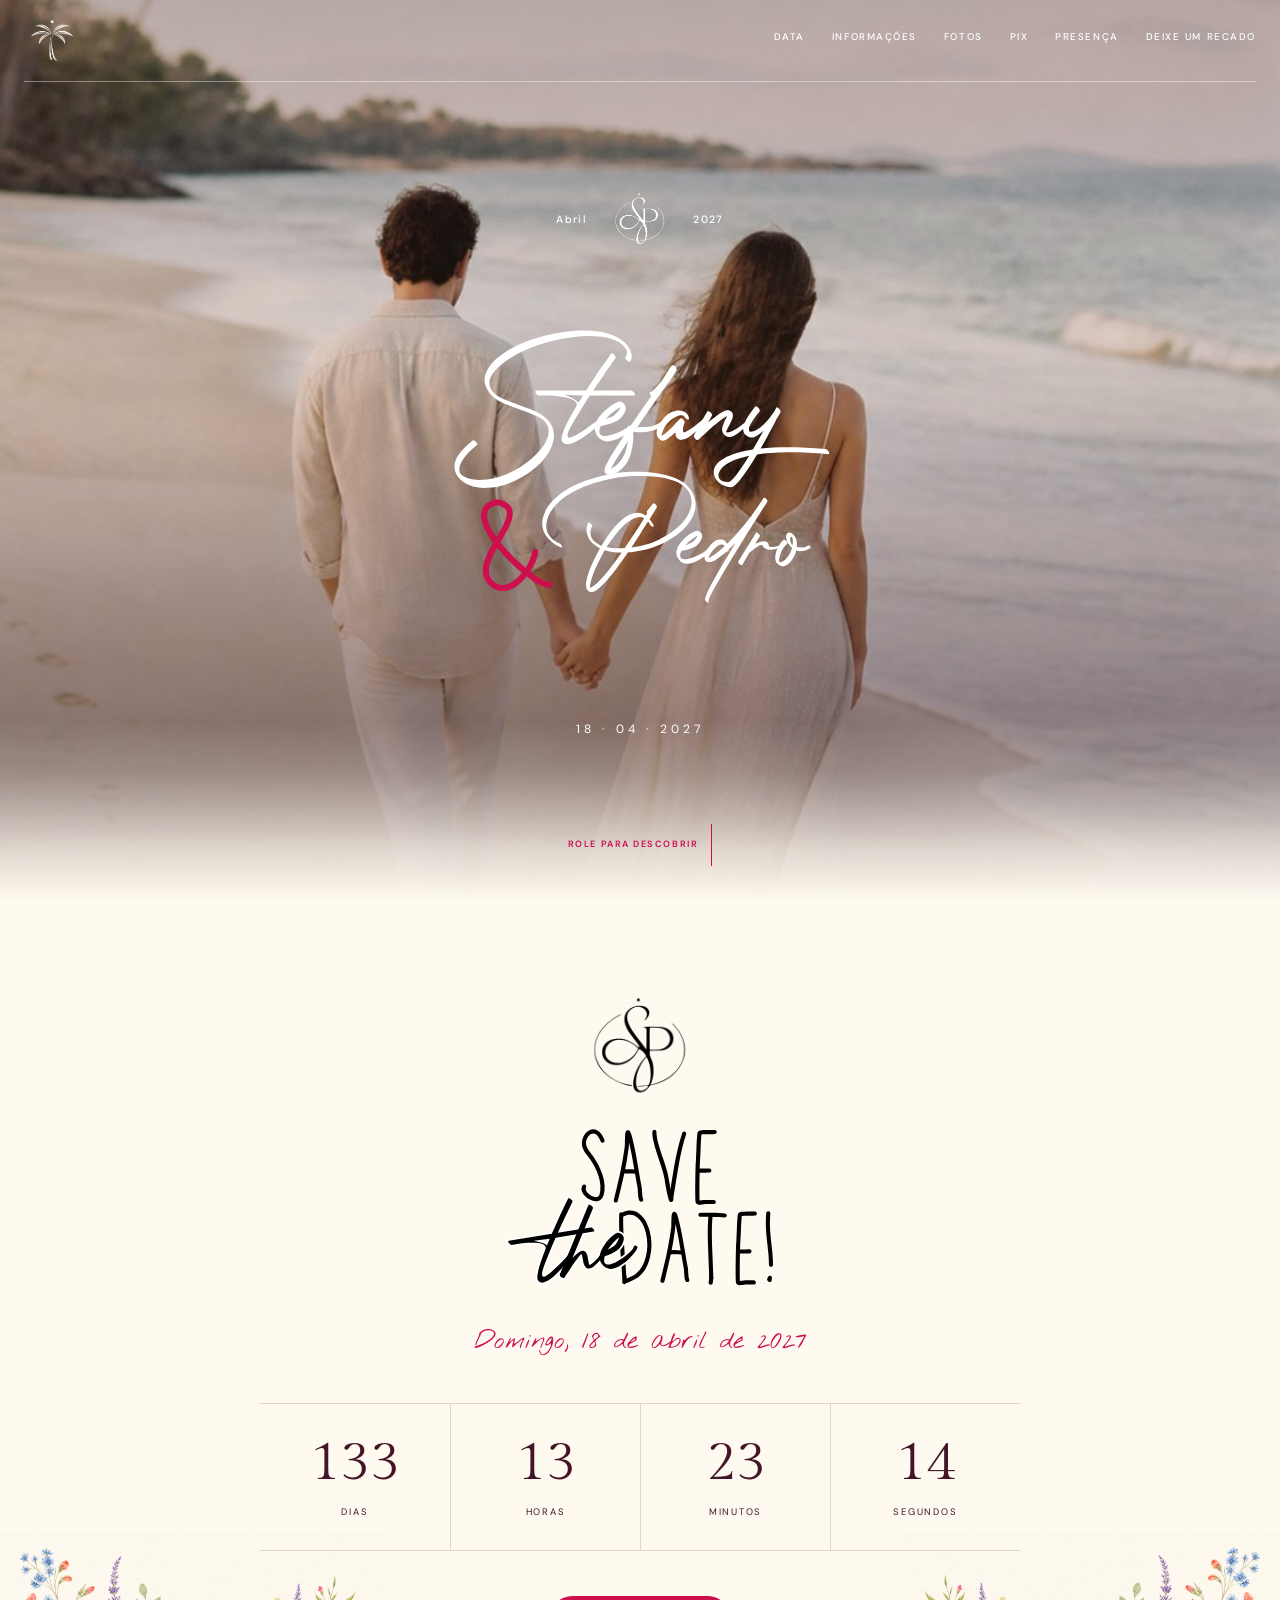
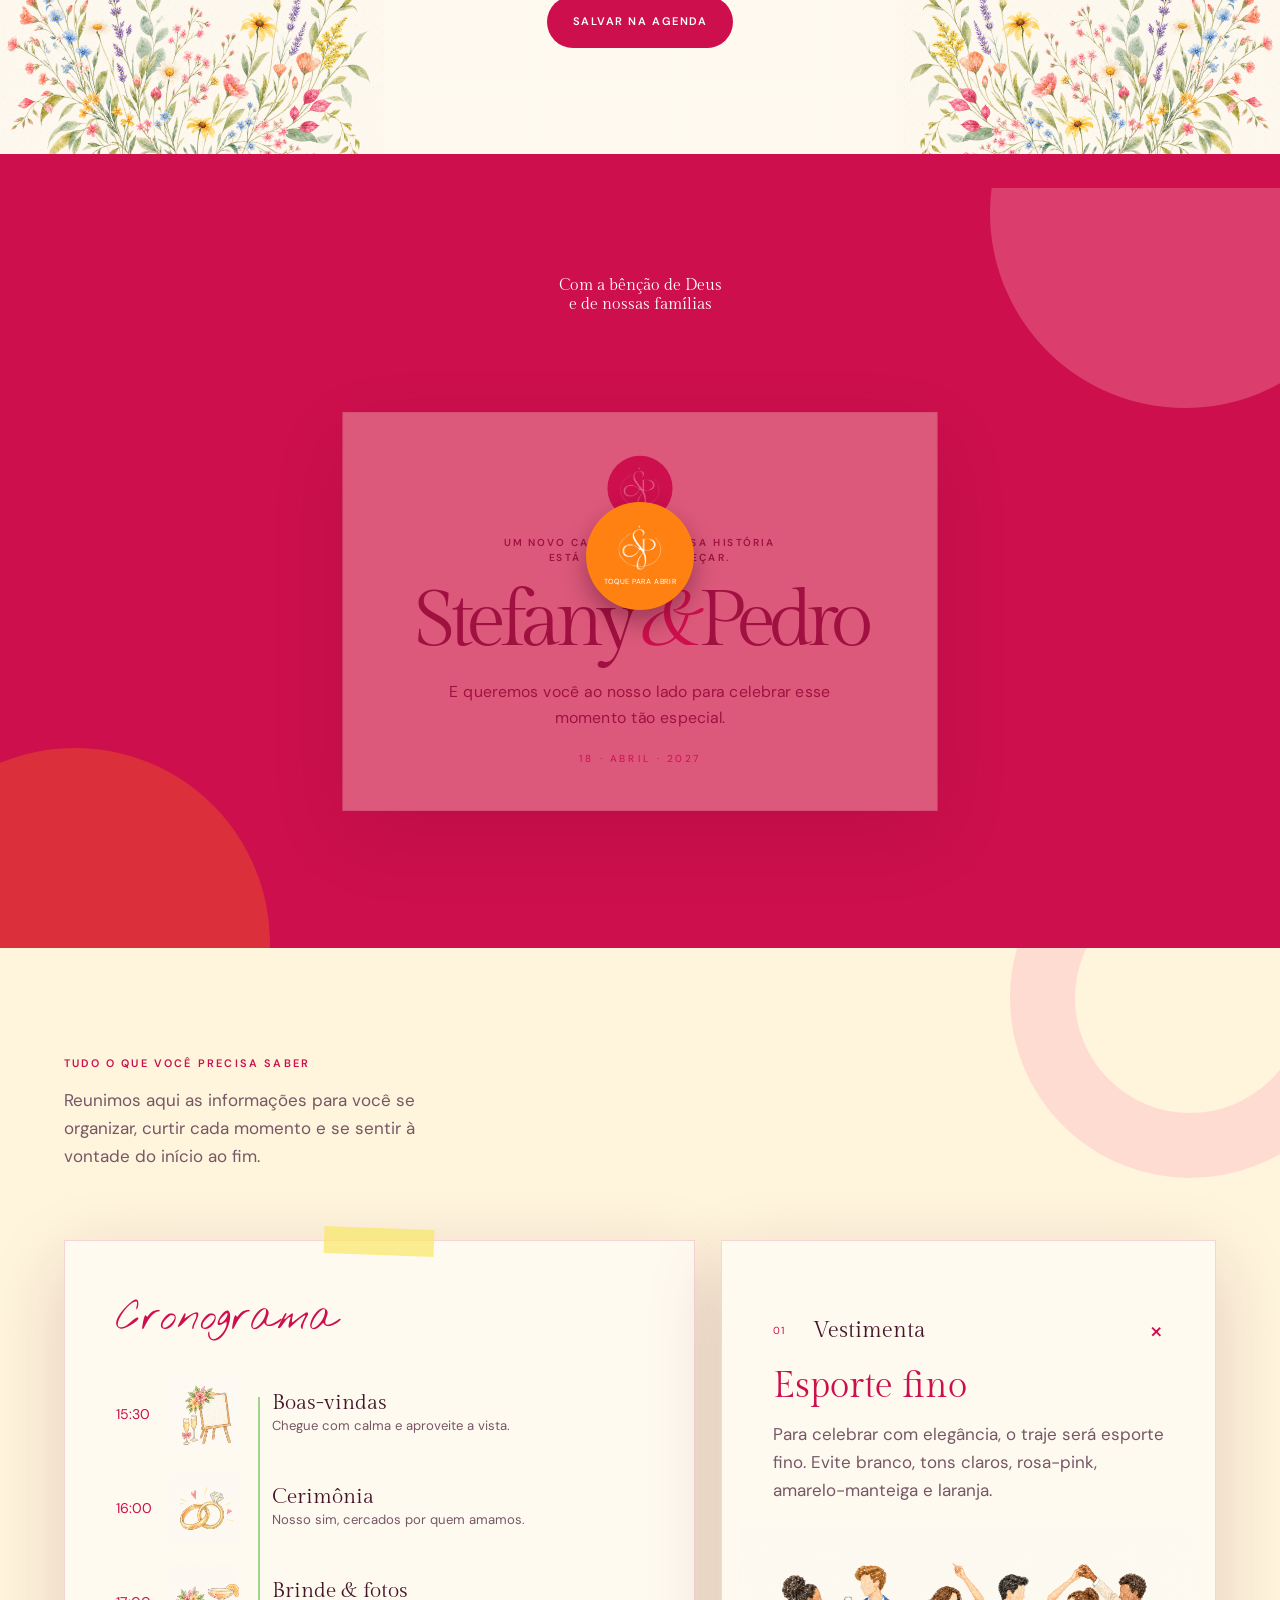
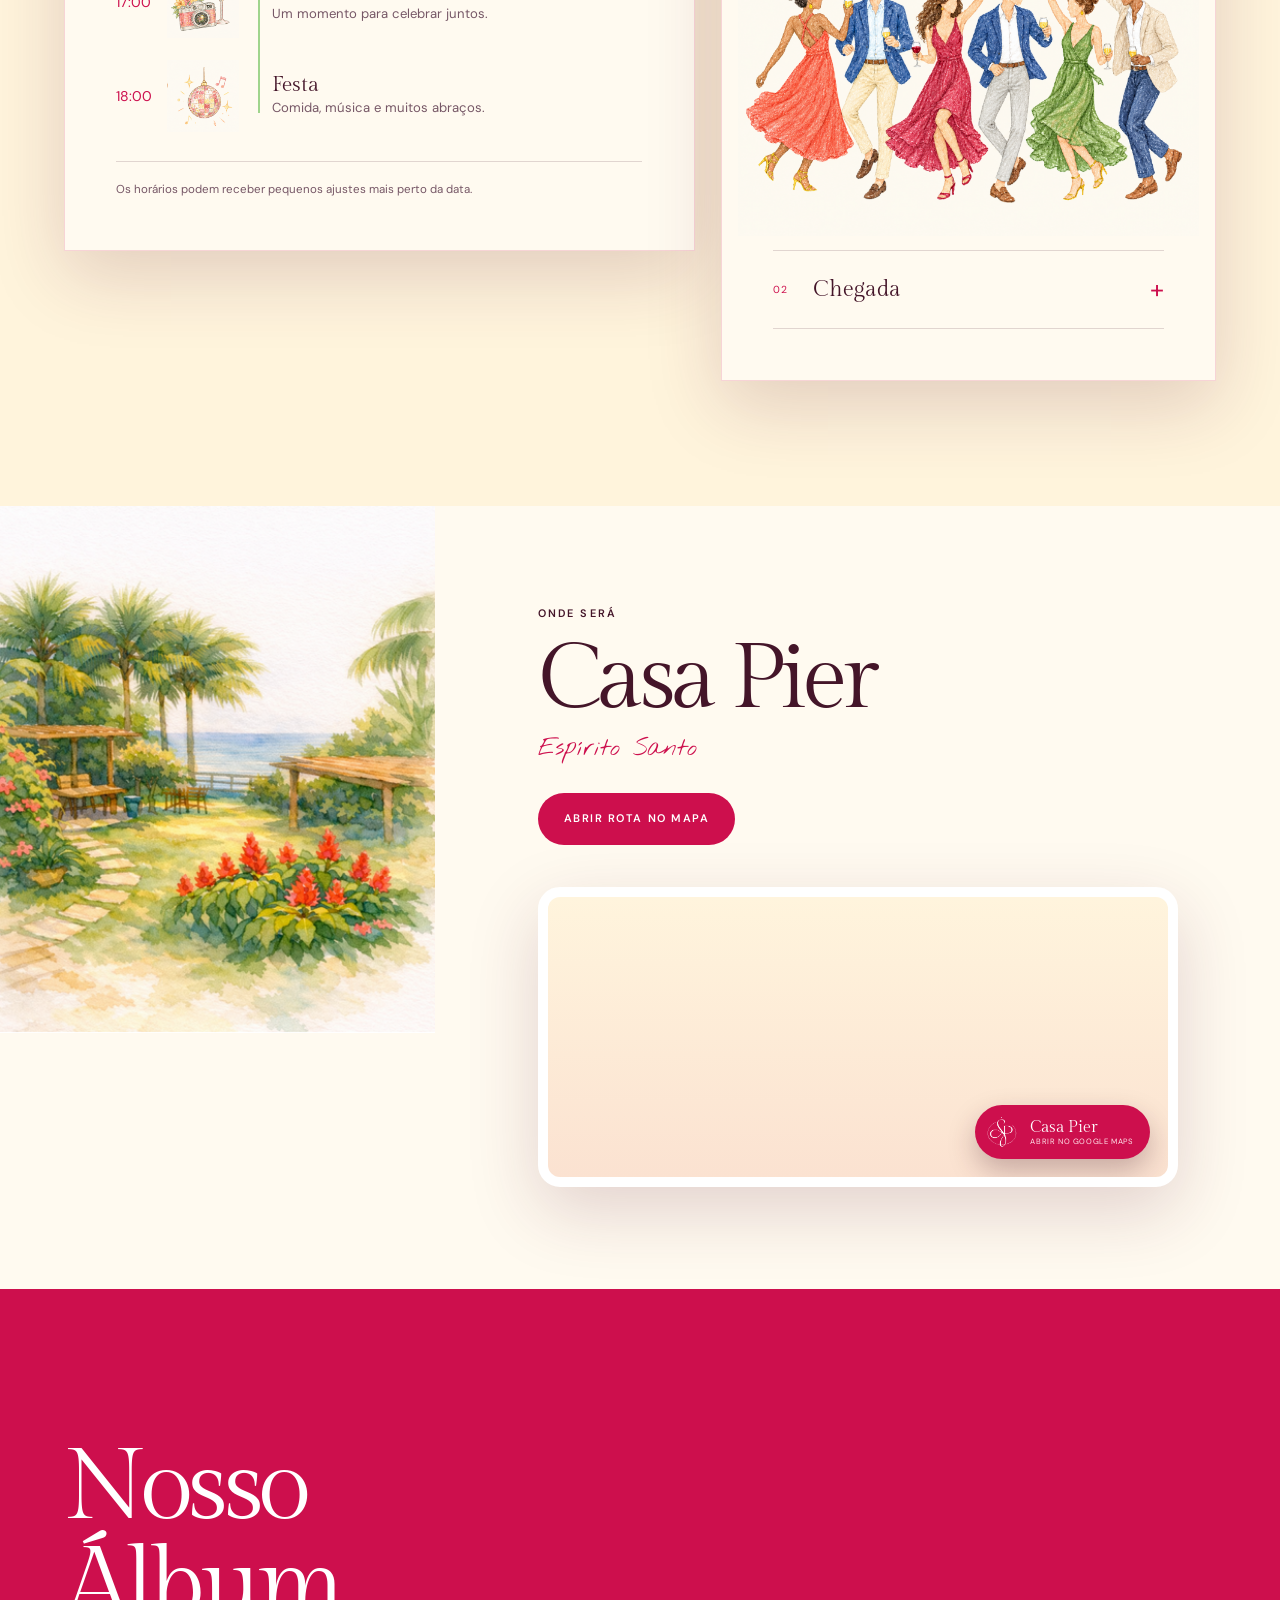
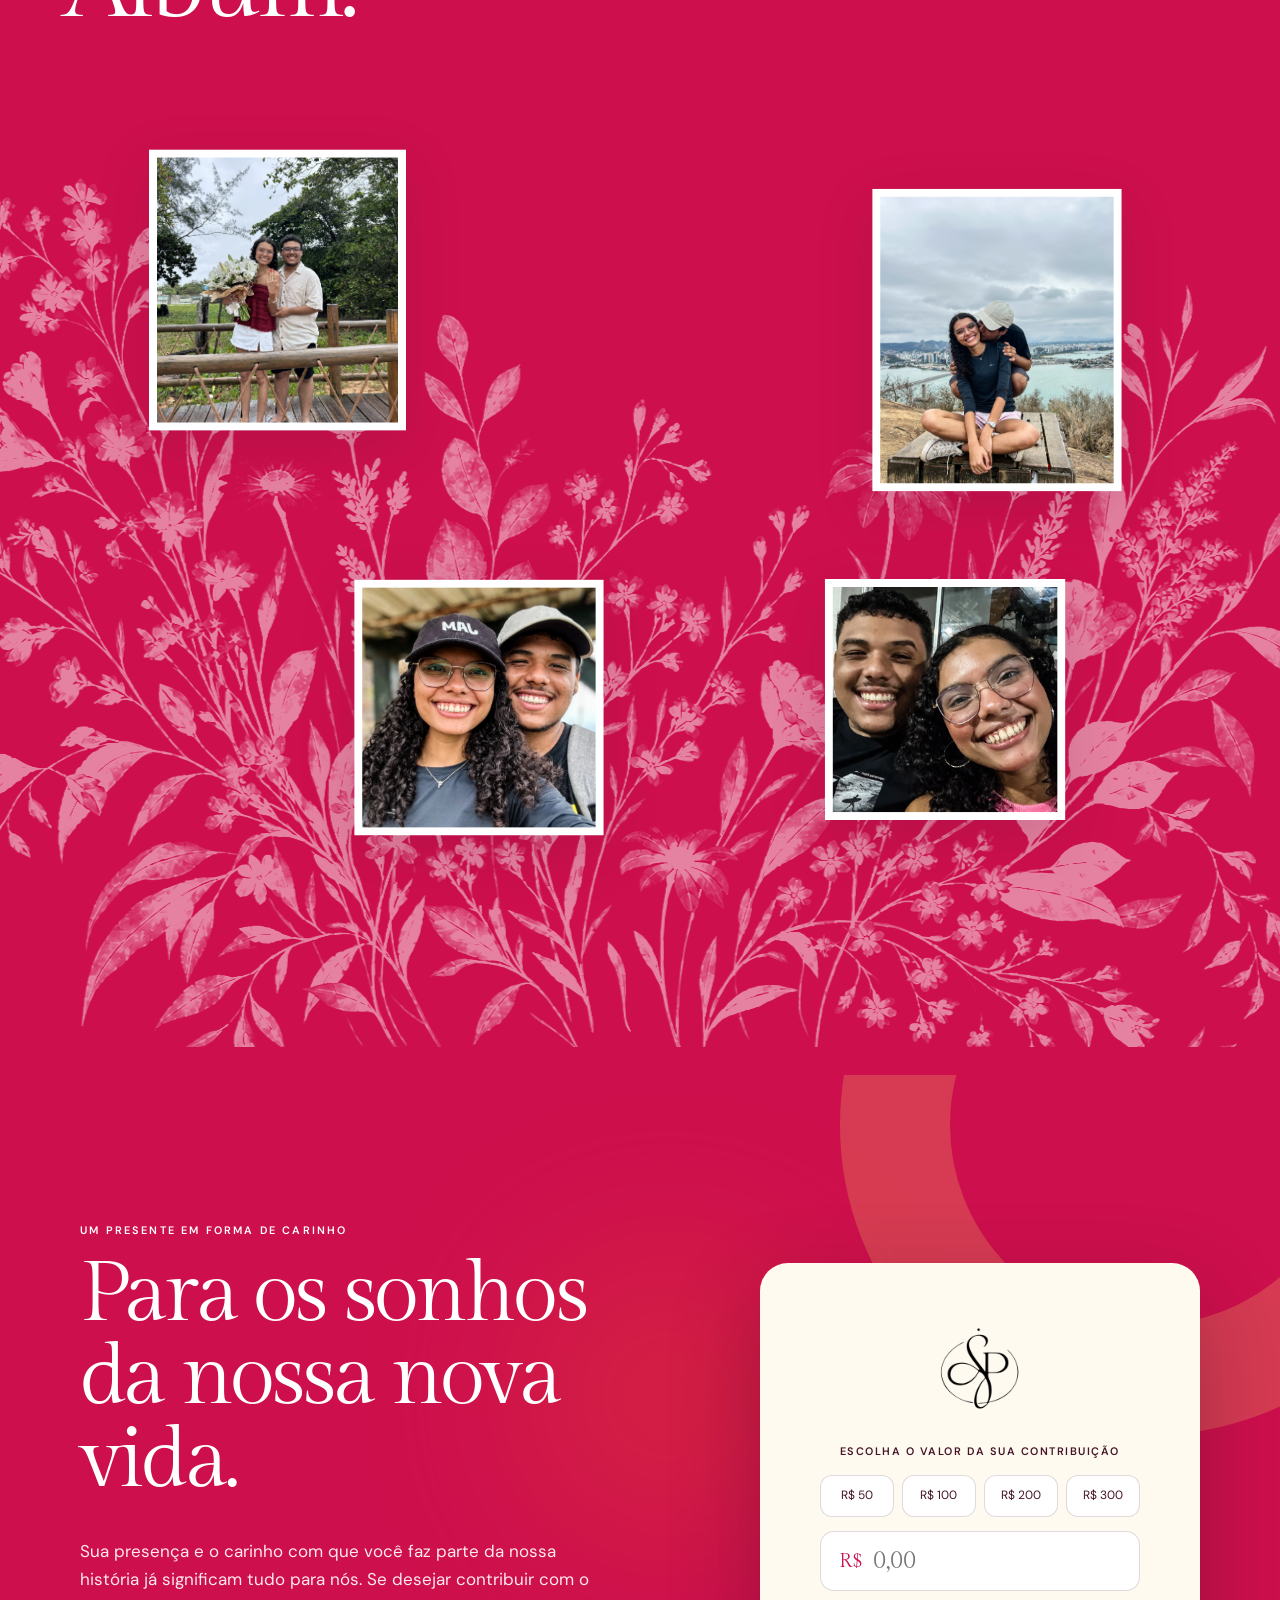
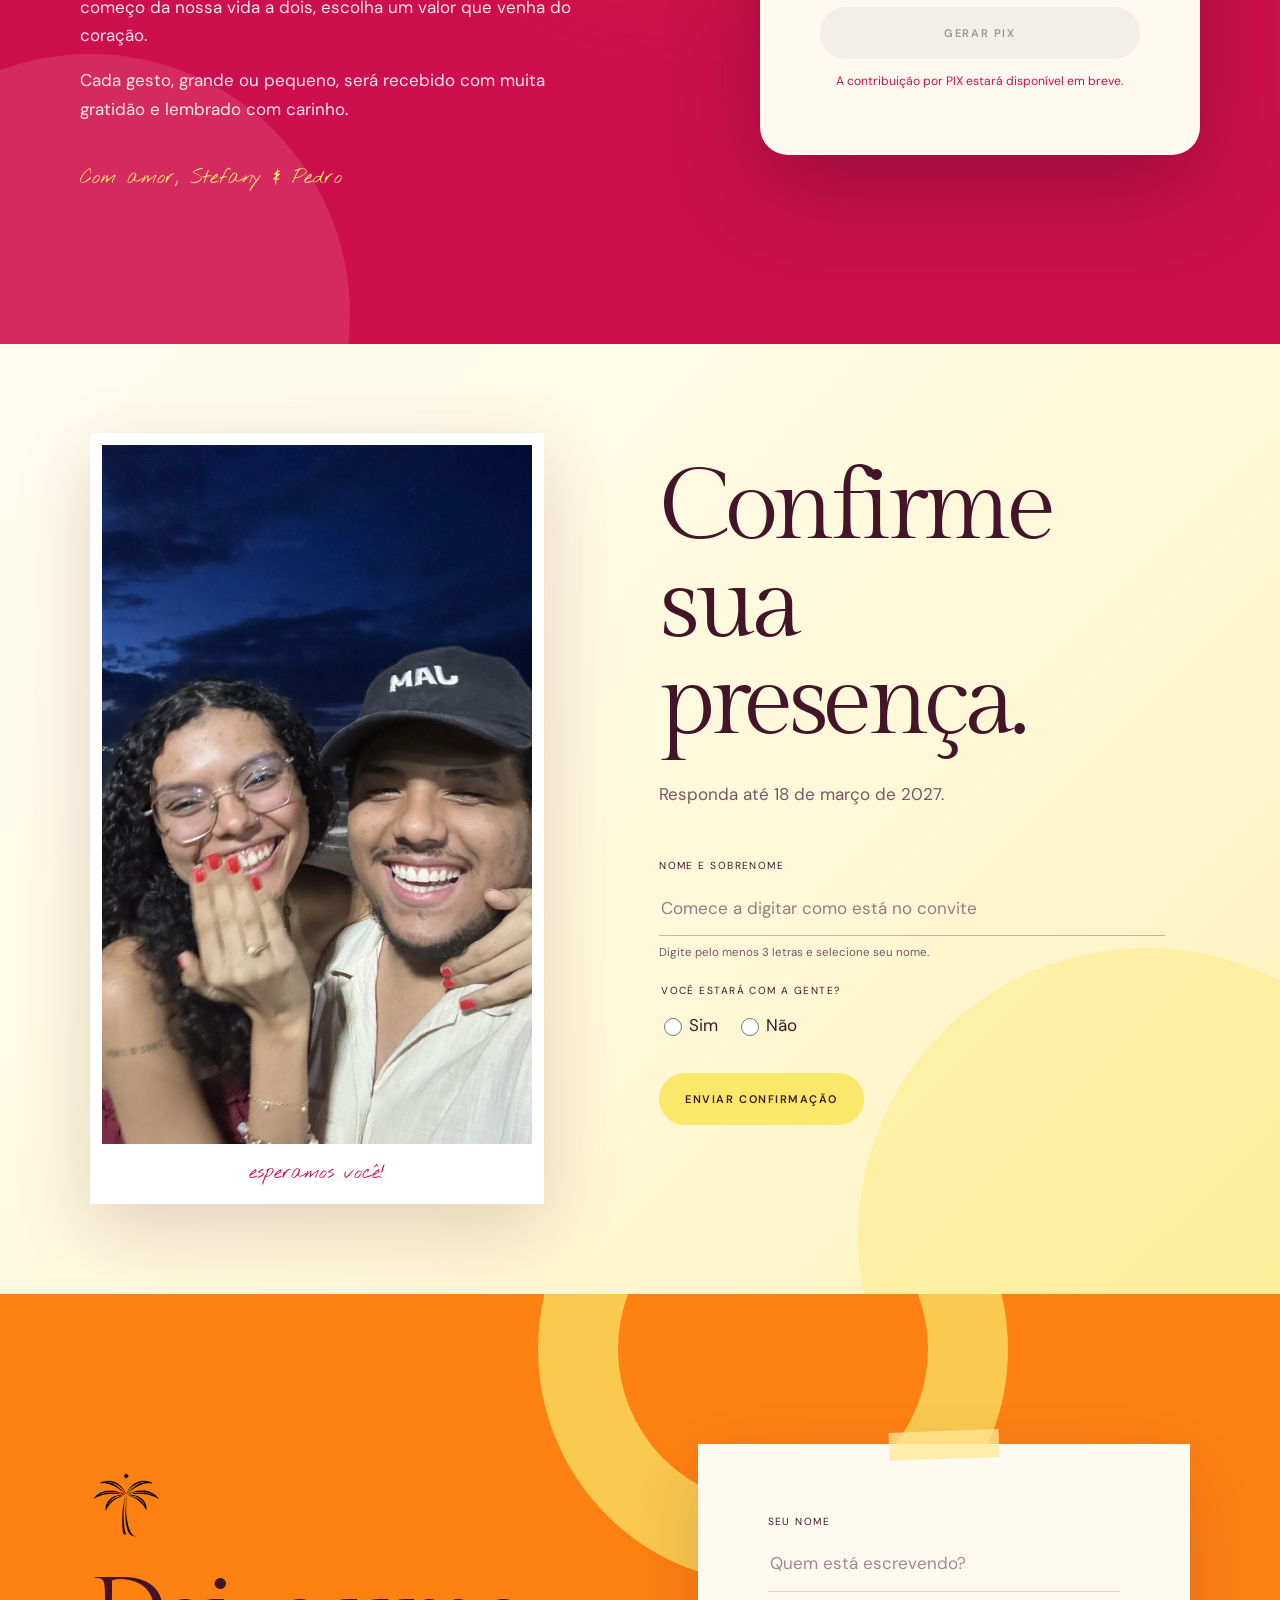
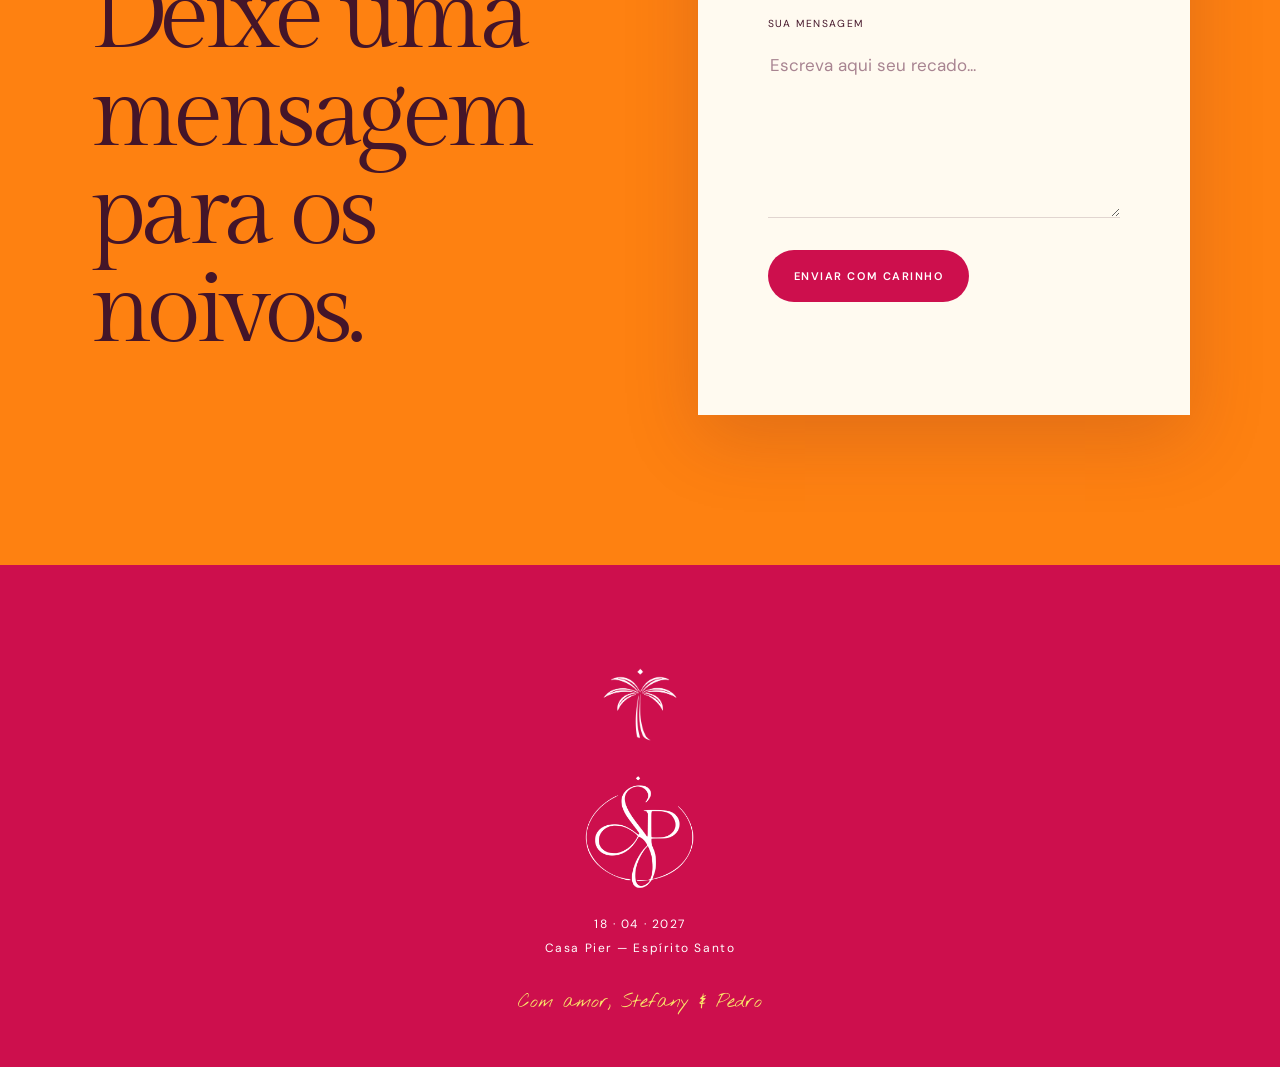
==== commit a0a92821: "Reorganiza painéis e corrige exclusões" ====
--- a/index.html
+++ b/index.html
@@ -9,7 +9,7 @@
   <link rel="preconnect" href="https://fonts.googleapis.com">
   <link rel="preconnect" href="https://fonts.gstatic.com" crossorigin>
   <link href="https://fonts.googleapis.com/css2?family=DM+Sans:wght@300;400;500;600&amp;family=Gilda+Display&amp;family=Nothing+You+Could+Do&amp;display=swap" rel="stylesheet">
-  <link rel="stylesheet" href="styles.css?v=20260821-49">
+  <link rel="stylesheet" href="styles.css?v=20260821-51">
 </head>
 <body>
   <a class="skip" href="#conteudo">Ir para o conteúdo</a>
@@ -183,19 +183,18 @@
   <div id="lightbox" class="lightbox" role="dialog" aria-modal="true" aria-label="Foto ampliada" hidden><button class="lightbox-close" type="button" aria-label="Fechar foto">×</button><figure><img id="lightbox-image" src="" alt=""><figcaption id="lightbox-caption"></figcaption></figure></div>
   <section id="painel-admin" class="admin-panel" aria-labelledby="admin-title" hidden>
     <div class="admin-inner">
-      <div class="admin-header"><div><h2 id="admin-title">Painel do casal</h2><p>Convidados, lista do chá, PIX, confirmações e mensagens em um só lugar.</p></div><button class="button admin-close" type="button" onclick="toggleAdmin()">Fechar painel</button></div>
+      <div class="admin-header"><div><h2 id="admin-title">Painel do casal</h2><p>Convidados, PIX, confirmações e mensagens em um só lugar.</p></div><button class="button admin-close" type="button" onclick="toggleAdmin()">Fechar painel</button></div>
       <div class="admin-grid">
         <section class="admin-card wide"><h3>Acesso seguro</h3><div id="admin-desconectado"><p>Entre com o usuário administrador do Supabase.</p><form id="form-admin-login" class="admin-login"><div><label for="admin-email">E-mail</label><input type="email" id="admin-email" autocomplete="username" required></div><div><label for="admin-senha">Senha</label><input type="password" id="admin-senha" autocomplete="current-password" required></div><button class="button" type="submit">Entrar</button></form></div><div id="admin-conectado" class="admin-session" hidden><p>Conectado como <strong id="admin-email-logado"></strong></p><button class="button" type="button" onclick="sairAdmin()">Sair</button></div><p id="admin-auth-status" class="admin-status" role="status"></p></section>
         <section class="admin-card"><h3>PIX global</h3><label for="config-pix">Código PIX Copia e Cola</label><input type="text" id="config-pix"><button class="button" id="btn-salvar-pix" type="button" onclick="salvarPix()" disabled>Salvar PIX</button><p id="pix-admin-status" class="admin-status"></p></section>
-        <section class="admin-card"><h3 id="titulo-form-presente">Novo presente do chá</h3><form id="form-add-presente"><label for="nome-prod">Nome</label><input type="text" id="nome-prod" required><label for="valor-prod">Valor total</label><input type="number" id="valor-prod" min="0.01" step="0.01" required><label for="cotas-prod">Cotas</label><input type="number" id="cotas-prod" min="1" required><label for="link-pgto-prod">Link do produto</label><input type="url" id="link-pgto-prod"><label for="imagem-prod">Imagem manual</label><input type="url" id="imagem-prod"><div id="image-preview-admin" class="image-preview-admin" hidden><img id="image-preview-admin-img" src="" alt="Prévia"><span id="image-preview-admin-text"></span></div><div class="admin-form-actions"><button class="button" id="btn-salvar-presente" type="submit" disabled>Publicar no chá</button><button class="button" id="btn-cancelar-edicao" type="button" onclick="cancelarEdicaoPresente()" hidden>Cancelar</button></div><p id="presente-admin-status" class="admin-status"></p></form><div id="lista-admin-presentes"></div></section>
         <section class="admin-card wide"><div class="admin-list-header"><h3>Lista fechada de convidados</h3><button class="button" type="button" onclick="carregarConvidadosAdmin()">Atualizar</button></div><form id="form-add-convidado" class="admin-guest-form"><div><label for="convidado-nome">Nome como está no convite</label><input type="text" id="convidado-nome" maxlength="120" required></div><div><label for="convidado-limite">Máximo de pessoas</label><input type="number" id="convidado-limite" min="1" max="12" value="1" required></div><button class="button" id="btn-salvar-convidado" type="submit" disabled>Adicionar à lista</button></form><p id="convidado-admin-status" class="admin-status" role="status"></p><div id="lista-admin-convidados"><p>Entre para carregar.</p></div></section>
-        <section class="admin-card wide"><div class="admin-list-header"><h3>Confirmações</h3><button class="button" type="button" onclick="carregarRespostasAdmin()">Atualizar</button></div><div id="lista-admin-rsvp"><p>Entre para carregar.</p></div></section>
-        <section class="admin-card wide"><div class="admin-list-header"><h3>Mensagens recebidas</h3><button class="button" type="button" onclick="carregarMensagensAdmin()">Atualizar</button></div><div id="lista-admin-mensagens"><p>Entre para carregar.</p></div></section>
+        <section class="admin-card wide"><div class="admin-list-header"><h3>Confirmações</h3><button class="button" type="button" onclick="carregarRespostasAdmin()">Atualizar</button></div><p id="rsvp-admin-status" class="admin-status" role="status"></p><div id="lista-admin-rsvp"><p>Entre para carregar.</p></div></section>
+        <section class="admin-card wide"><div class="admin-list-header"><h3>Mensagens recebidas</h3><button class="button" type="button" onclick="carregarMensagensAdmin()">Atualizar</button></div><p id="mensagem-admin-status" class="admin-status" role="status"></p><div id="lista-admin-mensagens"><p>Entre para carregar.</p></div></section>
       </div>
     </div>
   </section>
 
   <script src="https://cdnjs.cloudflare.com/ajax/libs/qrcodejs/1.0.0/qrcode.min.js"></script>
-  <script src="app.js?v=20260821-34"></script>
+  <script src="app.js?v=20260821-35"></script>
 </body>
 </html>
--- a/styles.css
+++ b/styles.css
@@ -71,7 +71,7 @@
 .gifts{padding:150px 24px;background:var(--paper)}.gifts-heading{display:grid;grid-template-columns:1.4fr .7fr;align-items:end;gap:50px;width:min(100%,1140px);margin:0 auto 70px}.gifts-heading h2{margin:0}.gifts-heading>p{max-width:360px;margin:0 0 14px}.grid-presentes{display:grid;grid-template-columns:repeat(2,minmax(0,1fr));gap:22px;width:min(100%,1140px);margin:auto}.card-presente{position:relative;display:flex;min-height:570px;padding:clamp(26px,4vw,48px);border:1px solid var(--line);border-radius:24px;background:#fff;flex-direction:column;overflow:hidden;transition:.3s}.card-presente:nth-child(4n+1){--accent:var(--pink)}.card-presente:nth-child(4n+2){--accent:var(--yellow)}.card-presente:nth-child(4n+3){--accent:var(--orange)}.card-presente:nth-child(4n){--accent:#8ed879}.card-presente:before{position:absolute;inset:0 0 auto;height:8px;background:var(--accent,var(--pink));content:''}.card-presente:hover{box-shadow:var(--shadow);transform:translateY(-5px)}.gift-image{position:relative;display:grid;width:100%;aspect-ratio:4/3;margin:0 0 26px;background:#fff8ef;place-items:center;overflow:hidden;flex:none}.gift-image img{position:absolute;inset:0;width:100%;height:100%;object-fit:contain;transition:transform .4s}.card-presente:hover .gift-image img{transform:scale(1.04)}.gift-image-placeholder{background:var(--cream)}.gift-image-placeholder span{font:1.5rem var(--hand);color:var(--wine)}.gift-number{font-size:.62rem;letter-spacing:.18em}.card-presente h3{margin:15px 0 25px;font-size:clamp(1.8rem,3vw,2.6rem)}.info-preco{display:flex;justify-content:space-between;gap:20px;margin-top:auto;color:var(--muted)}.info-preco p{margin:0}.info-preco .quota{color:var(--wine);font:1.35rem var(--display)}.controle-cotas{display:grid;grid-template-columns:1fr 70px;align-items:center;margin:22px 0 16px;border-top:1px solid var(--line);border-bottom:1px solid var(--line)}.controle-cotas label{font-size:.68rem;letter-spacing:.1em;text-transform:uppercase}.controle-cotas input{height:48px;margin:0;border:0;border-left:1px solid var(--line);text-align:center}.card-presente .button{width:100%;background:var(--wine);color:#fff}.empty-gifts{grid-column:1/-1;padding:70px;border:1px dashed var(--wine);border-radius:24px;text-align:center}.empty-gifts .hand{color:var(--wine);font-size:1.4rem}
 
 /* RSVP and messages */
-.pix-contribution{position:relative;padding:150px 24px;background:var(--wine);color:#fff;overflow:hidden;isolation:isolate}.pix-contribution:before{position:absolute;top:-260px;right:-180px;z-index:-2;width:620px;height:620px;border:110px solid rgba(250,232,106,.2);border-radius:50%;content:''}.pix-contribution:after{position:absolute;bottom:-230px;left:-170px;z-index:-2;width:520px;height:520px;border-radius:50%;background:rgba(255,179,189,.16);content:''}.pix-contribution-glow{position:absolute;top:22%;left:42%;z-index:-1;width:260px;height:260px;border-radius:50%;background:var(--orange);filter:blur(100px);opacity:.22}.pix-contribution-inner{display:grid;grid-template-columns:minmax(0,1fr) minmax(390px,.78fr);gap:clamp(65px,9vw,140px);align-items:center;width:min(100%,1120px);margin:auto}.pix-contribution-copy{max-width:590px}.pix-contribution-copy h2{margin:0 0 35px;font-size:clamp(3.5rem,6.6vw,6.5rem);letter-spacing:-.045em}.pix-contribution-copy>p:not(.eyebrow){max-width:520px;color:#ffe8ef}.pix-contribution-copy .hand{display:block;margin-top:38px;color:var(--yellow);font-size:1.25rem}.pix-contribution-card{padding:clamp(32px,5vw,60px);border-radius:28px;background:var(--paper);color:var(--ink);box-shadow:0 35px 90px rgba(45,12,27,.3)}.pix-contribution-monogram{width:92px;height:92px;margin:0 auto 28px;object-fit:contain}.pix-contribution-card form>label{display:block;margin-bottom:14px;font-size:.68rem;font-weight:600;letter-spacing:.14em;text-align:center;text-transform:uppercase}.pix-amount-options{display:grid;grid-template-columns:repeat(4,1fr);gap:8px;margin-bottom:14px}.pix-amount-option{min-height:42px;padding:7px;border:1px solid var(--line);border-radius:12px;background:#fff;color:var(--ink);font-size:.75rem;cursor:pointer;transition:.2s}.pix-amount-option:hover,.pix-amount-option:focus-visible,.pix-amount-option[aria-pressed=true]{border-color:var(--wine);outline:0;background:var(--pink);color:var(--ink)}.pix-value-field{display:flex;align-items:center;margin-bottom:16px;border:1px solid var(--line);border-radius:14px;background:#fff;overflow:hidden}.pix-value-field span{padding:0 0 0 18px;color:var(--wine);font:1.25rem var(--display)}.pix-value-field input{width:100%;height:58px;padding:8px 18px 8px 10px;border:0;outline:0;background:transparent;color:var(--ink);font:1.5rem var(--display)}.pix-contribution-card .button{width:100%}.pix-contribution-card .button:disabled{cursor:not-allowed;filter:grayscale(1);opacity:.45}.pix-contribution-status,.pix-copy-status{min-height:24px;margin:12px 0 0;color:var(--green);font-size:.76rem;text-align:center}.pix-contribution-status.error{color:var(--wine)}.pix-contribution-result{margin-top:30px;padding-top:28px;border-top:1px solid var(--line);text-align:center}.pix-contribution-result>p{color:var(--muted);font-size:.82rem}.pix-contribution-result>p:first-child{color:var(--ink);font-size:1rem}.pix-qrcode-frame{width:244px;margin:20px auto;padding:12px;border:1px solid var(--line);border-radius:18px;background:#fff}.pix-qrcode-frame canvas,.pix-qrcode-frame img{display:block!important;width:220px!important;height:220px!important;margin:auto}.pix-copy-status{color:var(--green)}
+.pix-contribution{position:relative;padding:150px 24px;background:var(--wine);color:#fff;overflow:hidden;isolation:isolate}.pix-contribution:before{position:absolute;top:-260px;right:-180px;z-index:-2;width:620px;height:620px;border:110px solid rgba(250,232,106,.2);border-radius:50%;content:''}.pix-contribution:after{position:absolute;bottom:-230px;left:-170px;z-index:-2;width:520px;height:520px;border-radius:50%;background:rgba(255,179,189,.16);content:''}.pix-contribution-glow{position:absolute;top:22%;left:42%;z-index:-1;width:260px;height:260px;border-radius:50%;background:var(--orange);filter:blur(100px);opacity:.22}.pix-contribution-inner{display:grid;grid-template-columns:minmax(0,1fr) minmax(390px,.78fr);gap:clamp(65px,9vw,140px);align-items:center;width:min(100%,1120px);margin:auto}.pix-contribution-copy{max-width:590px}.pix-contribution-copy h2{margin:0 0 35px;font-size:clamp(3.5rem,6.6vw,6.5rem);letter-spacing:-.045em}.pix-contribution-copy>p:not(.eyebrow){max-width:520px;color:#ffe8ef}.pix-contribution-copy .hand{display:block;margin-top:38px;color:var(--yellow);font-size:1.25rem}.pix-contribution-card{padding:clamp(32px,5vw,60px);border-radius:28px;background:var(--paper);color:var(--ink);box-shadow:0 35px 90px rgba(45,12,27,.3)}.pix-contribution-monogram{width:92px;height:92px;margin:0 auto 28px;object-fit:contain}.pix-contribution-card form>label{display:block;margin-bottom:14px;font-size:.68rem;font-weight:600;letter-spacing:.14em;text-align:center;text-transform:uppercase}.pix-amount-options{display:grid;grid-template-columns:repeat(4,1fr);gap:8px;margin-bottom:14px}.pix-amount-option{min-height:42px;padding:7px;border:1px solid var(--line);border-radius:12px;background:#fff;color:var(--ink);font-size:.75rem;cursor:pointer;transition:.2s}.pix-amount-option:hover,.pix-amount-option:focus-visible,.pix-amount-option[aria-pressed=true]{border-color:var(--wine);outline:0;background:var(--pink);color:var(--ink)}.pix-value-field{display:flex;align-items:center;margin-bottom:16px;border:1px solid var(--line);border-radius:14px;background:#fff;overflow:hidden}.pix-value-field span{padding:0 0 0 18px;color:var(--wine);font:1.25rem var(--display)}.pix-value-field input{width:100%;height:58px;padding:8px 18px 8px 10px;border:0;outline:0;background:transparent;color:var(--ink);font:1.5rem var(--display)}.pix-contribution-card .button{width:100%}.pix-contribution-card .button:disabled{cursor:not-allowed;filter:grayscale(1);opacity:.45}.pix-contribution-status,.pix-copy-status{min-height:24px;margin:12px 0 0;color:var(--green);font-size:.76rem;text-align:center}.pix-contribution-status.error{color:var(--wine)}.pix-contribution-result{margin-top:30px;padding-top:28px;border-top:1px solid var(--line);text-align:center}.pix-contribution-result>p{color:var(--muted);font-size:.82rem}.pix-contribution-result>p:first-child{color:var(--ink);font-size:1rem}.pix-qrcode-frame{width:244px;margin:20px auto;padding:12px;border:1px solid var(--line);border-radius:18px;background:#fff}.pix-qrcode-frame canvas,.pix-qrcode-frame img{width:220px!important;height:220px!important;margin:auto}.pix-copy-status{color:var(--green)}
 
 .rsvp{display:grid;grid-template-columns:.85fr 1.15fr;min-height:950px;background:var(--paper);color:var(--ink)}.rsvp-photo{position:relative;min-height:650px;margin:7vw 0 7vw 7vw;transform:rotate(-2deg)}.rsvp-photo img{width:100%;height:100%;object-fit:cover;object-position:center;border:12px solid #fff;border-bottom-width:60px;box-shadow:var(--shadow)}.rsvp-photo .hand{position:absolute;right:0;bottom:14px;left:0;color:var(--wine);font-size:1.2rem;text-align:center}.rsvp-copy{padding:clamp(70px,9vw,140px)}.rsvp-copy h2{margin:0 0 28px}.rsvp-copy>p:not(.eyebrow){max-width:520px;color:var(--muted)}
 .pretty-form{max-width:600px;margin-top:50px}.pretty-form>label,.message-card>label{display:block;margin-bottom:6px;font-size:.64rem;letter-spacing:.14em;text-transform:uppercase}.pretty-form input[type=text],.pretty-form input[type=number],.pretty-form textarea,.message-card input,.message-card textarea{width:100%;margin:0 0 24px;padding:13px 2px;border:0;border-bottom:1px solid rgba(255,255,255,.6);border-radius:0;outline:0;background:transparent;color:#fff}.pretty-form textarea,.message-card textarea{min-height:105px;resize:vertical}.pretty-form input::placeholder,.pretty-form textarea::placeholder{color:rgba(255,255,255,.65)}.pretty-form fieldset{margin:0 0 24px;padding:0;border:0}.pretty-form legend{margin-bottom:11px;font-size:.64rem;letter-spacing:.14em;text-transform:uppercase}.choice{display:inline-flex;align-items:center;margin:0 18px 10px 0;cursor:pointer}.choice input{width:18px;height:18px;margin-right:7px;accent-color:var(--yellow)}.form-status{min-height:27px;margin:16px 0 0;font-size:.82rem}.form-status.success{color:var(--yellow)}.form-status.error{color:#fff0f3}.honeypot{position:absolute!important;left:-9999px!important;width:1px!important;height:1px!important;opacity:0!important}
@@ -89,6 +89,7 @@
 .lightbox figure{padding-bottom:12px}.lightbox figcaption:empty{display:none}
 .admin-route{background:#20161a}.admin-route .site-nav,.admin-route .skip,.admin-route main,.admin-route .site-footer,.admin-route .lightbox,.admin-route .modal-overlay{display:none!important}.admin-route .admin-panel{min-height:100vh}.admin-panel{padding:70px 24px;background:#20161a;color:#fff}.admin-inner{width:min(100%,1050px);margin:auto}.admin-header,.admin-list-header,.admin-session{display:flex;align-items:center;justify-content:space-between;gap:20px}.admin-header{margin-bottom:35px}.admin-header h1,.admin-header h2{margin:0 0 7px;font:2rem var(--sans)}.admin-header p{margin:0;color:#bdaeb5}.admin-panel .button{min-height:42px;border:1px solid #fff;background:transparent;color:#fff}.admin-grid{display:grid;grid-template-columns:1fr 1fr;gap:20px}.admin-card{padding:28px;border:1px solid #4b3e44;background:#2a2024}.admin-card.wide{grid-column:1/-1}.admin-card h2,.admin-card h3{margin-bottom:18px;font:600 1rem var(--sans)}.admin-card label{display:block;margin:12px 0 3px;color:#bdaeb5;font-size:.72rem}.admin-card input{width:100%;min-height:44px;padding:8px;border:0;border-bottom:1px solid #64545b;background:transparent;color:#fff}.admin-login{display:grid;grid-template-columns:1fr 1fr auto;gap:15px;align-items:end}.admin-status{min-height:22px;color:var(--yellow);font-size:.76rem}.admin-status.error{color:var(--pink)}.admin-form-actions,.item-admin-actions{display:flex;gap:8px;margin-top:15px}.image-preview-admin{display:flex;align-items:center;gap:12px;margin:12px 0}.image-preview-admin img{width:64px;height:64px;object-fit:contain;background:#fff}.item-admin{display:flex;align-items:center;justify-content:space-between;gap:15px;padding:14px 0;border-bottom:1px solid #4b3e44;font-size:.78rem}.item-admin small{display:block;color:#a999a1}.item-admin button{padding:6px 9px;border:1px solid #6b5962;background:none;color:#fff;cursor:pointer}.admin-list-header .button{min-height:34px;padding:8px 14px}.admin-list-header h2{margin-bottom:5px}.admin-summary{margin:0;color:#bdaeb5;font-size:.75rem}.admin-data{display:grid;grid-template-columns:1.3fr .8fr .6fr 1fr;gap:14px;padding:12px 0;border-bottom:1px solid #4b3e44;font-size:.75rem}.admin-data.message{grid-template-columns:.7fr 2fr .7fr}.admin-data.shower-response{grid-template-columns:1.3fr .8fr .6fr}.shower-admin-page{min-height:100vh;background:#20161a}.shower-admin-panel{min-height:100vh}
 .admin-guest-form{display:grid;grid-template-columns:minmax(240px,2fr) minmax(130px,.7fr) auto;gap:15px;align-items:end;margin-bottom:8px}
+.admin-route,.shower-admin-page{background:#f3e7d1}.admin-panel{background:linear-gradient(145deg,#f7eedf,#efe0c7);color:var(--ink)}.admin-header p,.admin-summary{color:var(--muted)}.admin-panel .button{border-color:var(--wine);background:var(--wine);color:#fff}.admin-panel .button:hover,.admin-panel .button:focus-visible{background:var(--ink);border-color:var(--ink)}.admin-panel .button-secondary{background:transparent;color:var(--wine)}.admin-card{border-color:rgba(68,21,41,.16);border-radius:20px;background:rgba(255,250,240,.94);box-shadow:0 16px 45px rgba(68,21,41,.08)}.admin-card label{color:var(--muted)}.admin-card input{border-bottom-color:rgba(68,21,41,.28);color:var(--ink)}.admin-status{color:var(--green)}.admin-status.error{color:var(--wine)}.item-admin{border-bottom-color:rgba(68,21,41,.14)}.item-admin small{color:var(--muted)}.item-admin button,.admin-delete{padding:8px 11px;border:1px solid rgba(68,21,41,.28);border-radius:8px;background:#fff;color:var(--ink);cursor:pointer}.admin-panel .admin-delete{border-color:#b4233d;background:#fff;color:#b4233d}.admin-panel .admin-delete:hover,.admin-panel .admin-delete:focus-visible{border-color:#8d152c;background:#8d152c;color:#fff}.admin-data{border-bottom-color:rgba(68,21,41,.14)}.admin-data.wedding-response{grid-template-columns:1.2fr .8fr .6fr 1fr auto}.admin-data.message{grid-template-columns:.7fr 2fr .7fr auto}.admin-data.shower-response{grid-template-columns:1.3fr .8fr .6fr auto}.admin-gift-form{display:grid;grid-template-columns:1.3fr .7fr .55fr 1.3fr;gap:0 18px;margin-top:24px}.admin-gift-form .wide-field{grid-column:1/-1}.shower-admin-page,.shower-admin-panel{min-height:100vh;background-color:#f3e7d1}
 
 /* Motion and flower click */
 .reveal{opacity:0;transform:translateY(28px);transition:opacity .85s,transform .85s cubic-bezier(.2,.68,.25,1)}.reveal.visible{opacity:1;transform:translateY(0)}
@@ -111,4 +112,5 @@
   .gifts{padding:105px 16px}.grid-presentes{grid-template-columns:1fr}.card-presente{min-height:510px}.pix-contribution{padding:100px 18px}.pix-contribution-inner{gap:55px}.pix-contribution-copy h2{font-size:clamp(3.25rem,14vw,4.6rem)}.pix-contribution-card{padding:34px 20px}.pix-amount-options{grid-template-columns:repeat(2,1fr)}.rsvp-photo{min-height:430px;margin:70px 24px 0}.rsvp-copy{padding:80px 22px}.choice{display:flex}.message-section{padding:105px 20px}.message-section:before{left:25%}.message-card{padding:42px 25px}.admin-header,.admin-session{align-items:flex-start;flex-direction:column}.admin-login,.admin-guest-form{grid-template-columns:1fr}.admin-data,.admin-data.message{grid-template-columns:1fr;gap:3px}.modal-overlay{padding:12px}
 }
 @media(max-width:700px){.timeline-doodle{transform:translateX(-10px)}}
+@media(max-width:700px){.admin-list-header{align-items:flex-start;flex-direction:column}.admin-data.wedding-response,.admin-data.message,.admin-data.shower-response{grid-template-columns:1fr;gap:5px}.admin-gift-form{grid-template-columns:1fr}.admin-gift-form .wide-field{grid-column:auto}.admin-panel{padding:55px 14px}.admin-card{padding:22px}}
 @media(prefers-reduced-motion:reduce){html{scroll-behavior:auto}*,*:before,*:after{scroll-behavior:auto!important;animation-duration:.01ms!important;transition-duration:.01ms!important}.reveal{opacity:1;transform:none}.dress-code-art{animation:none}#polaroid-wall .polaroid{--scroll-scale:1;--drift-x:0px}}
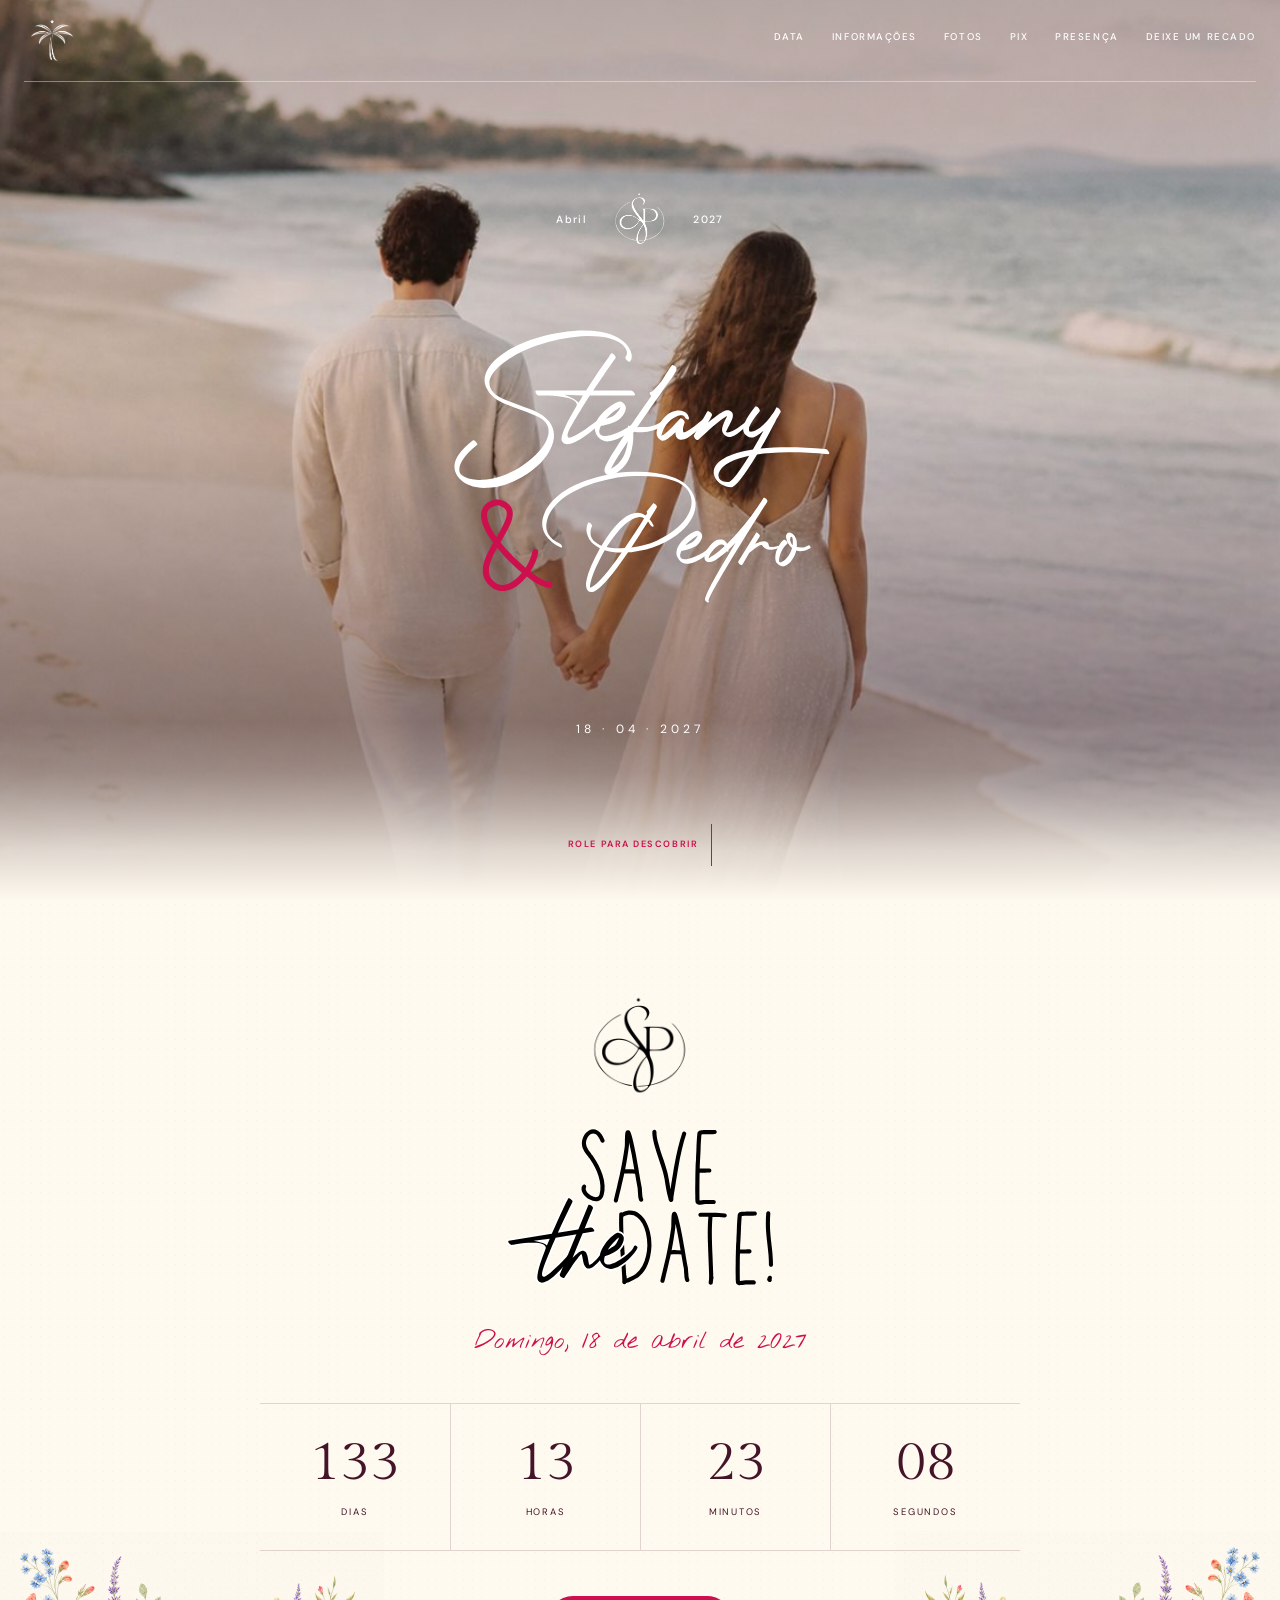
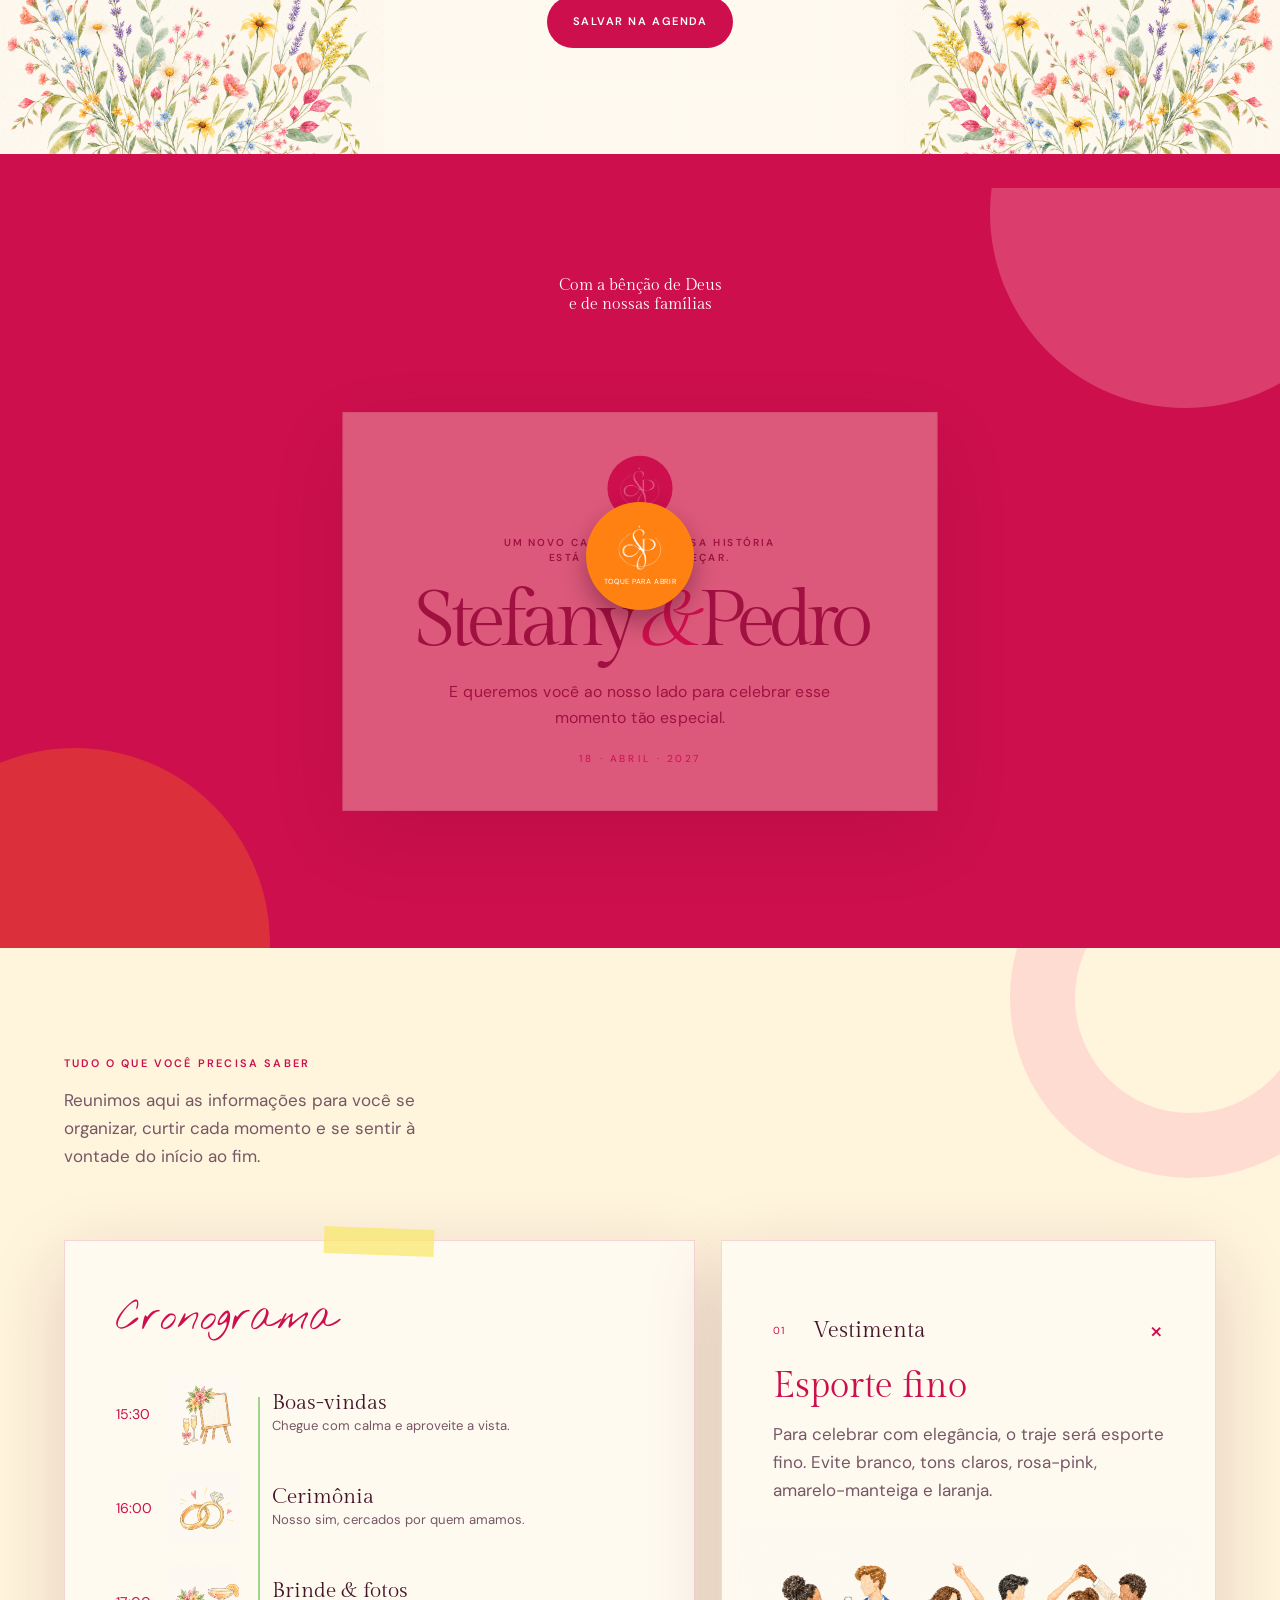
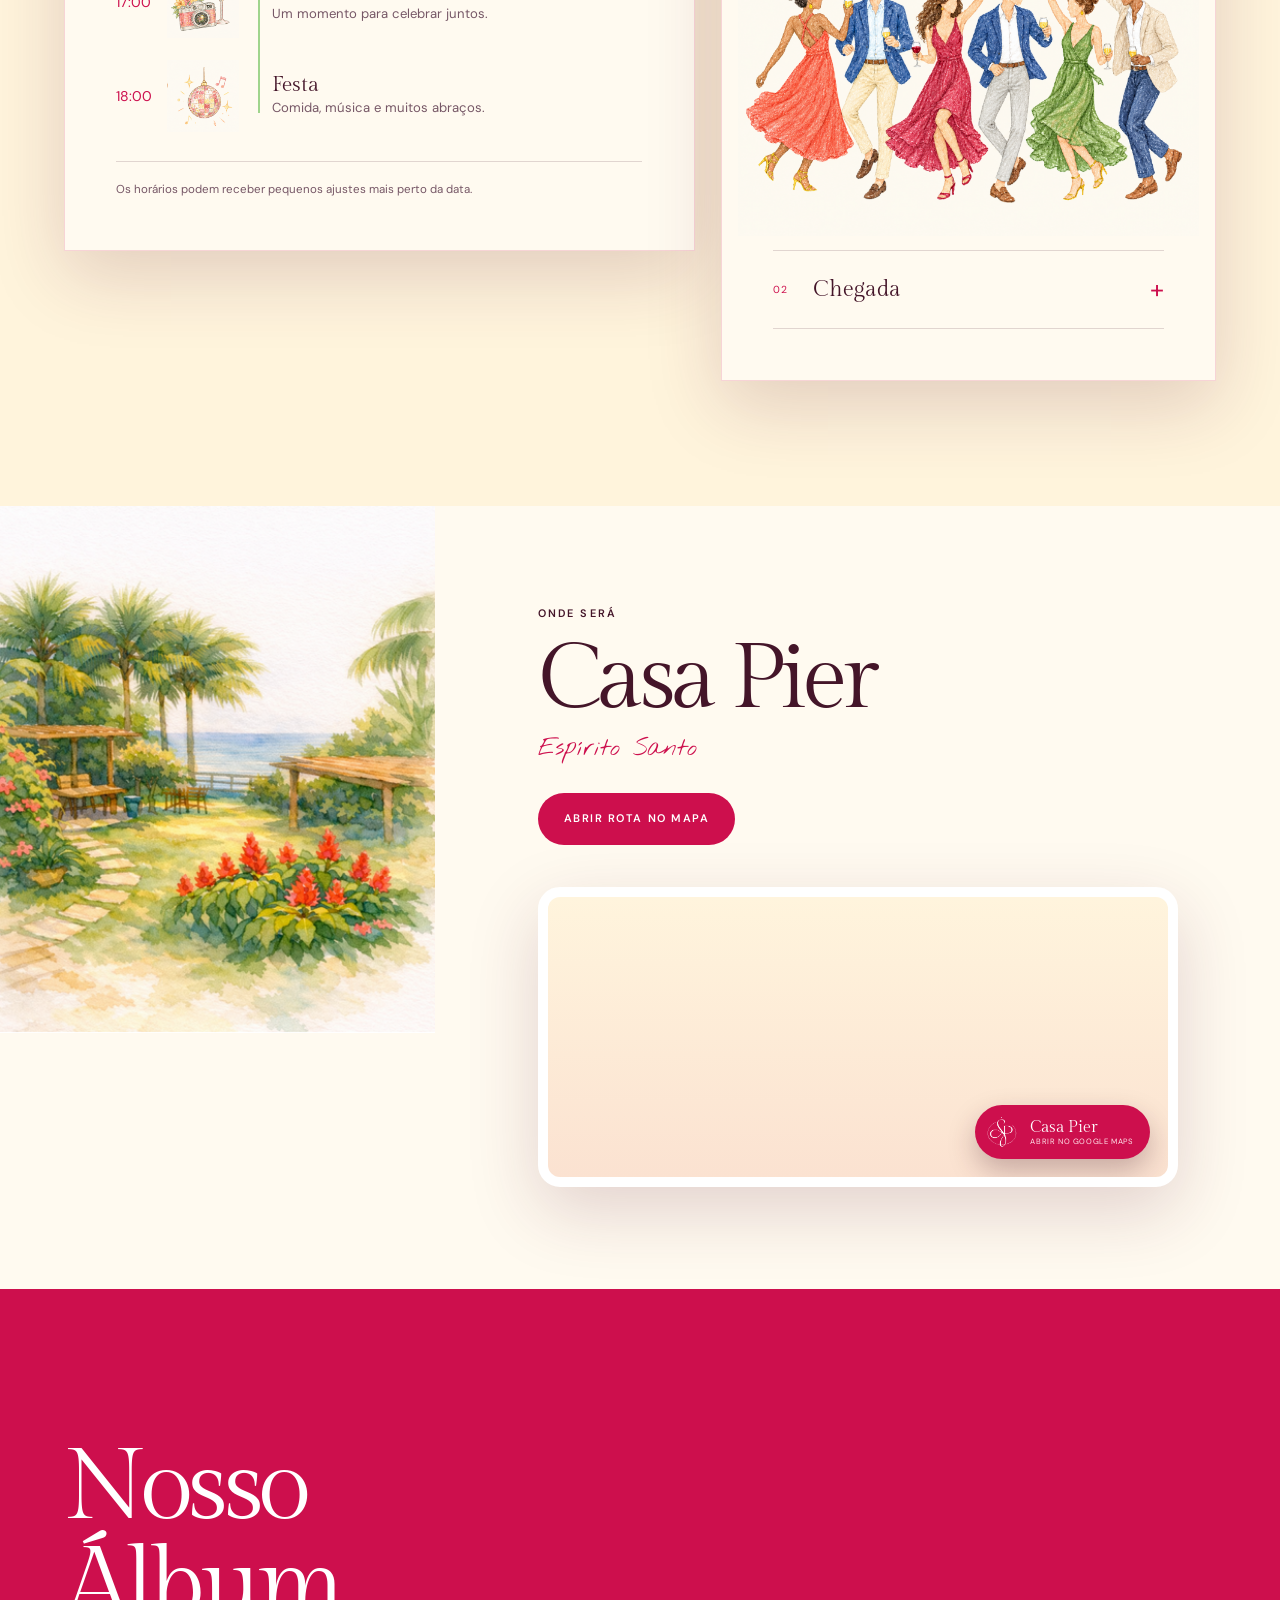
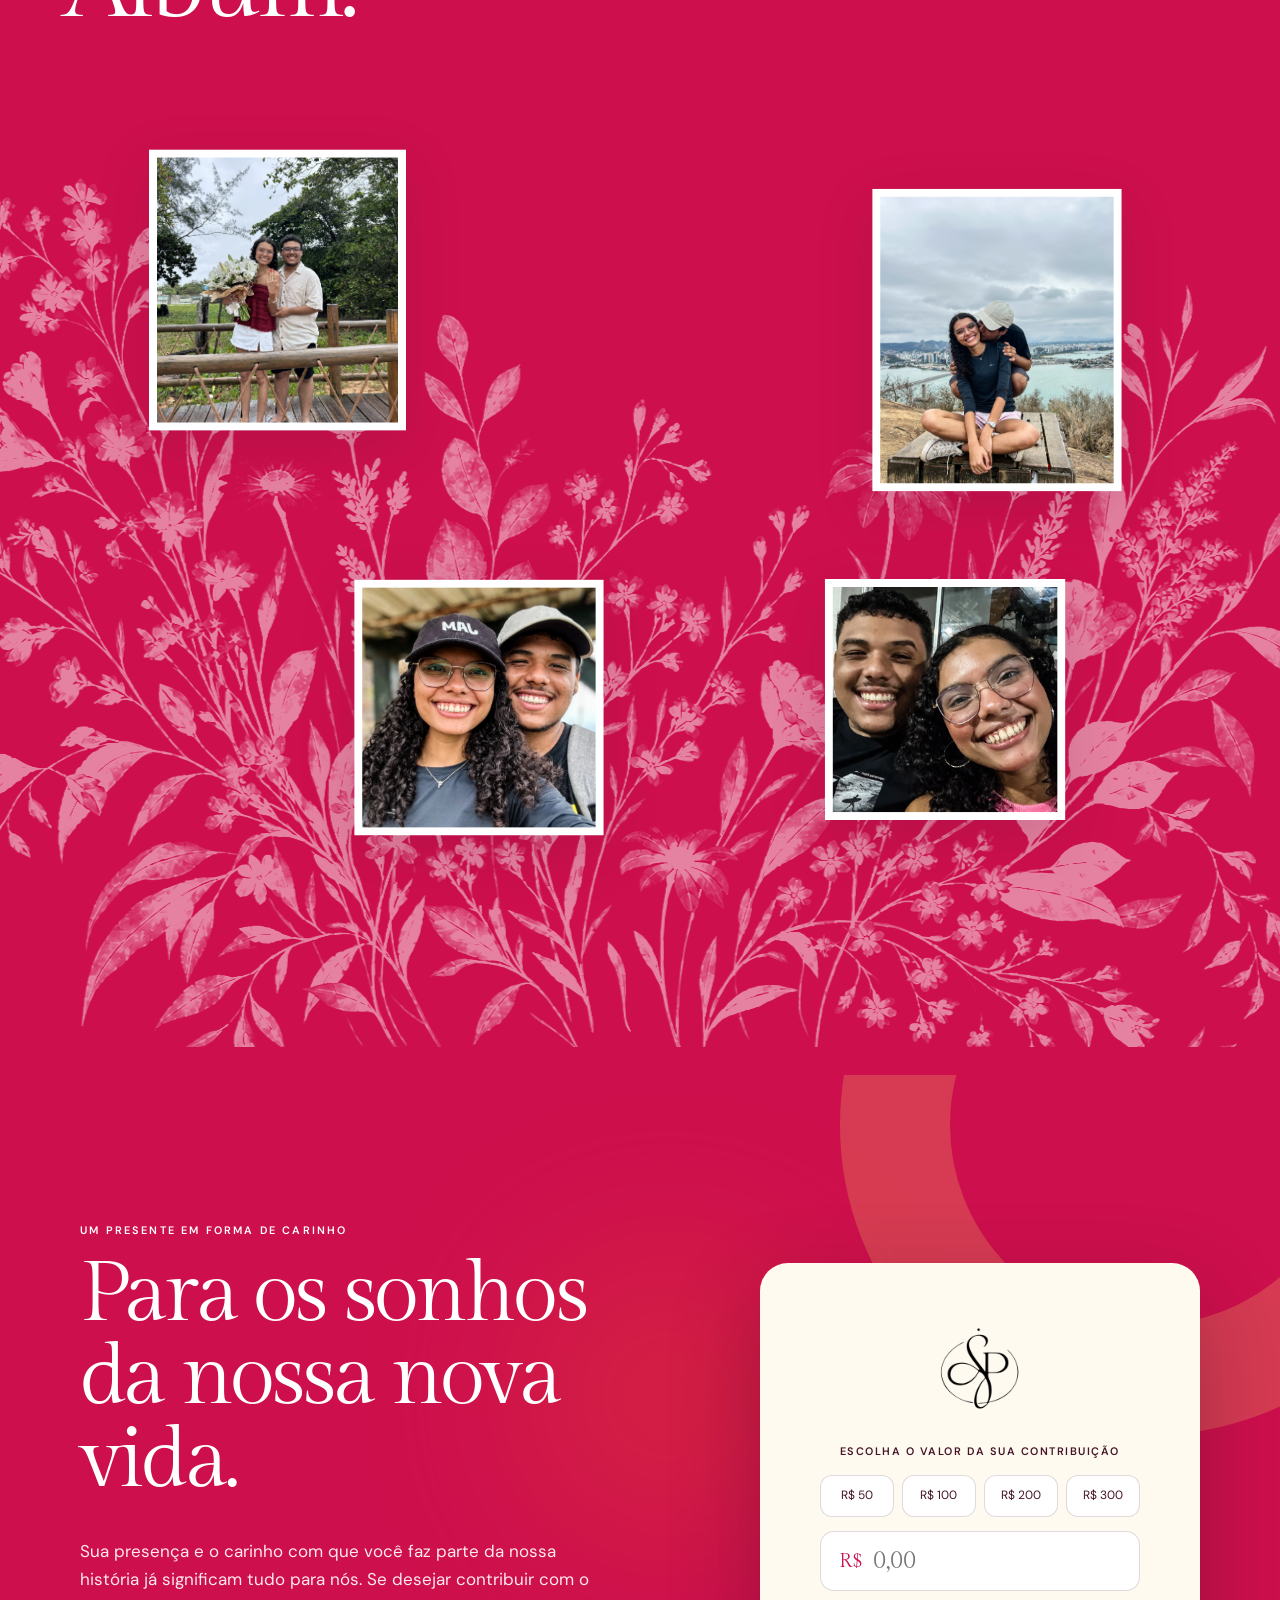
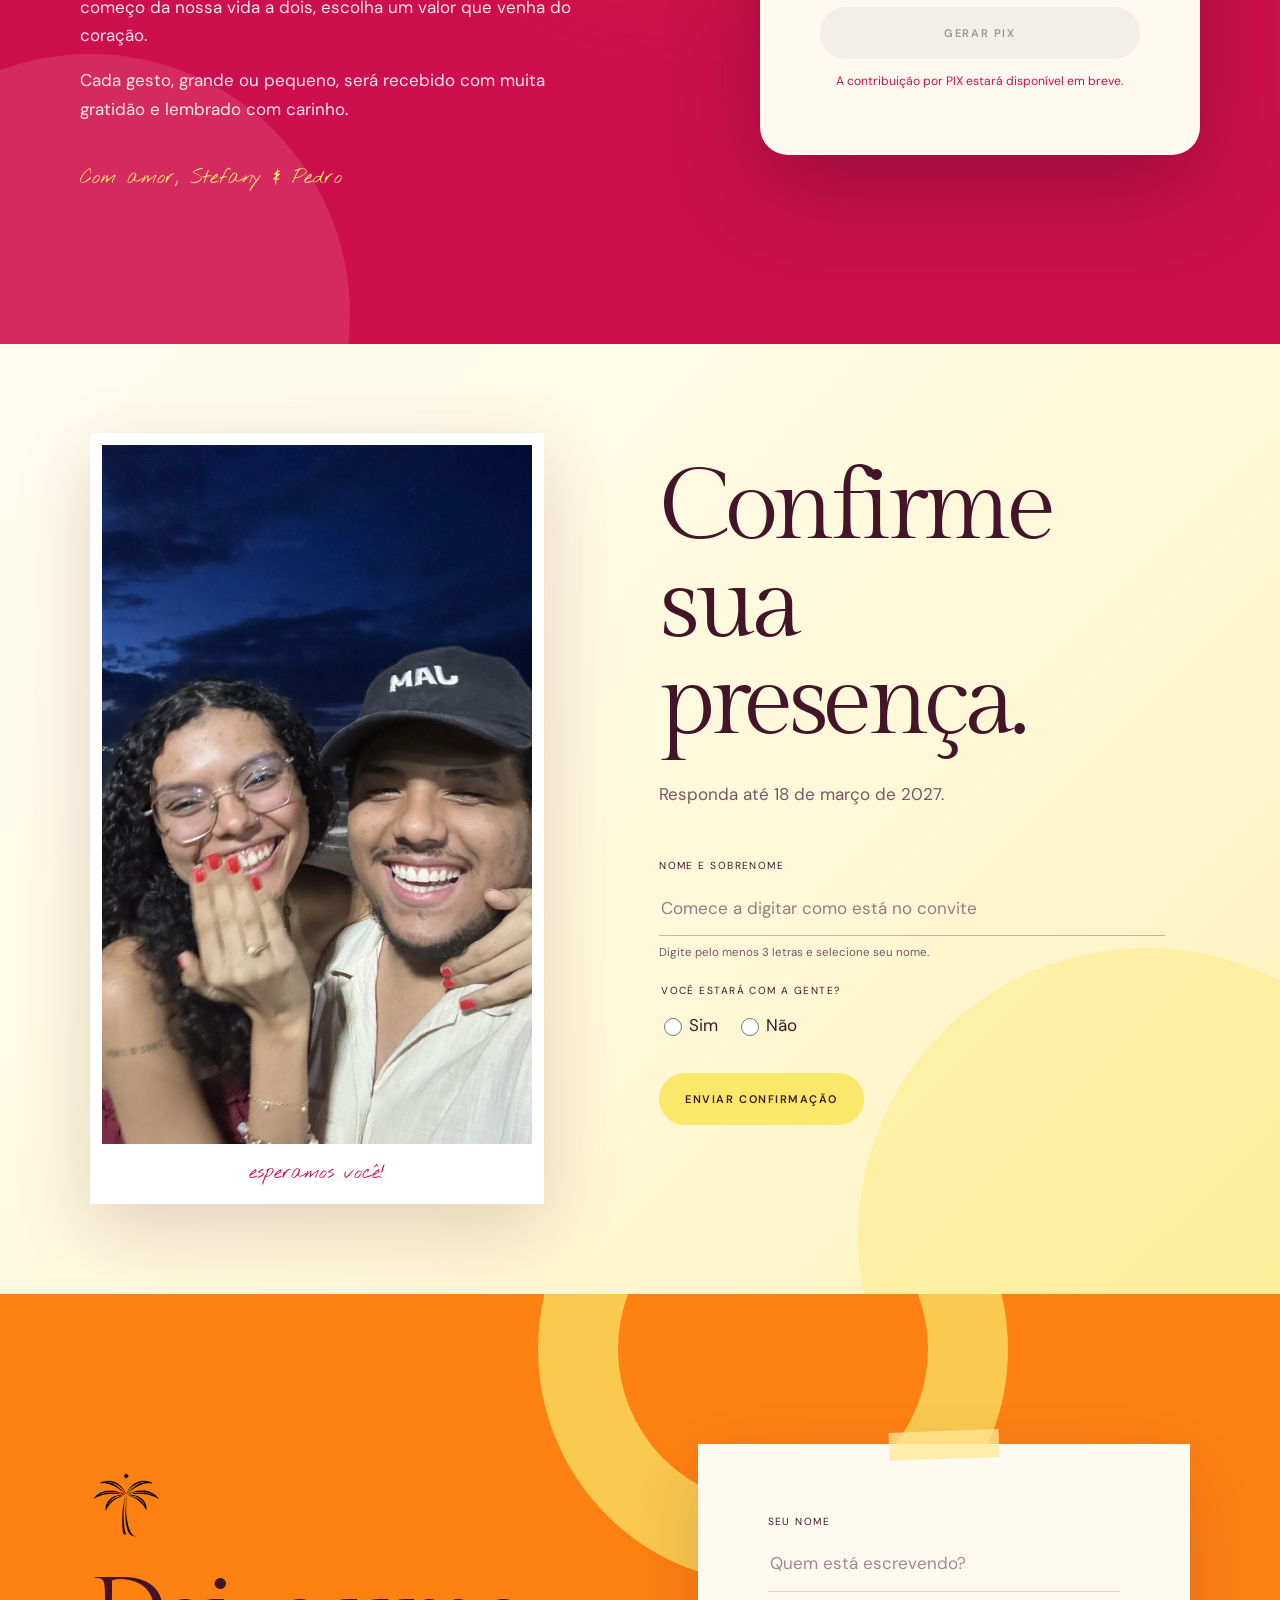
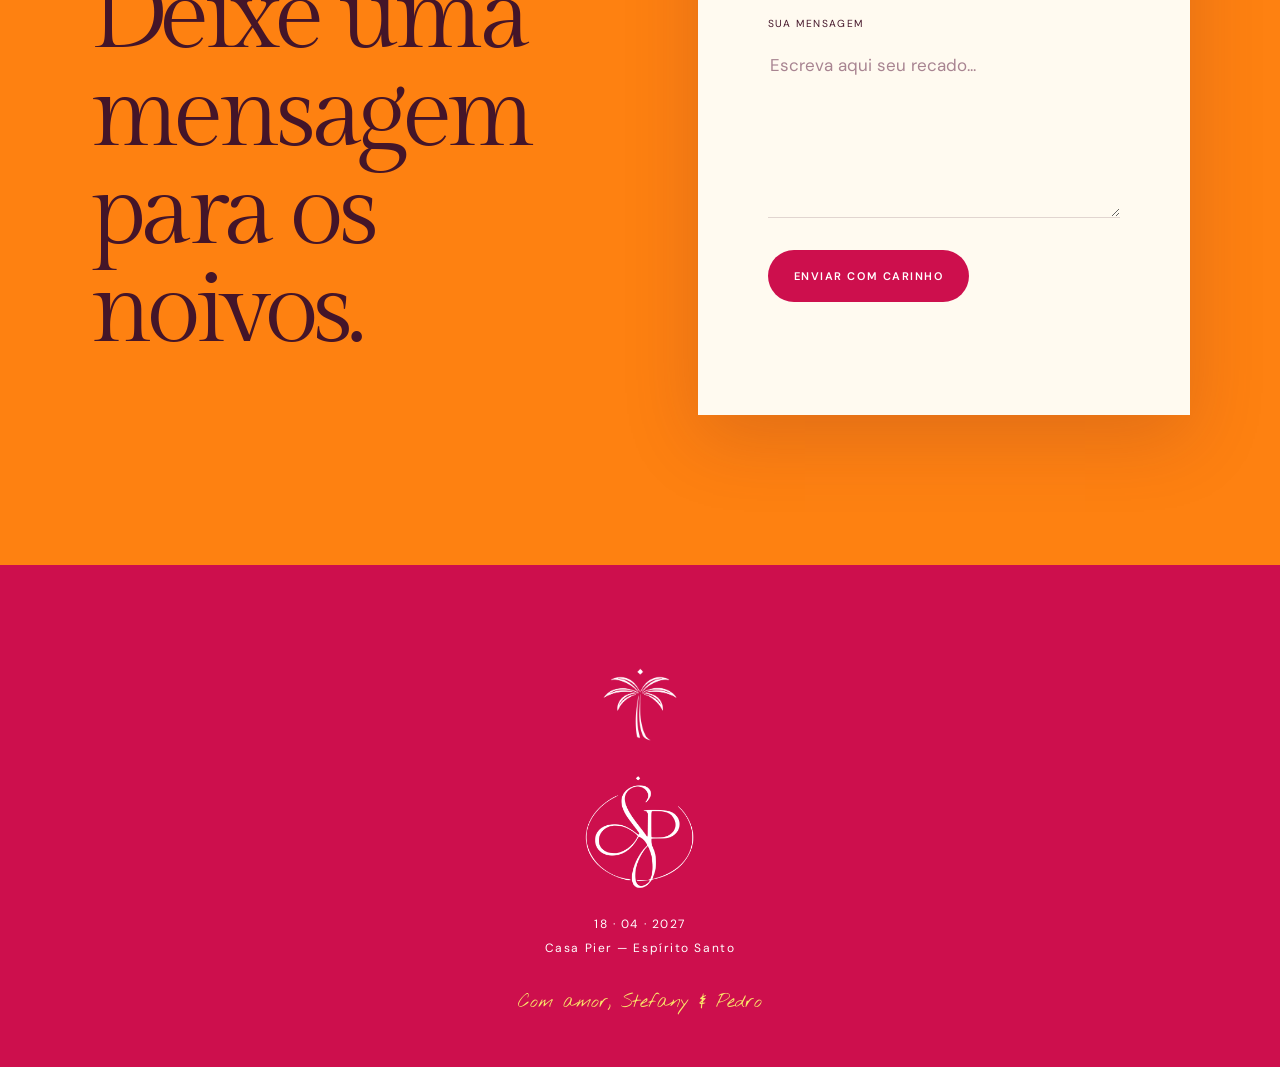
==== commit 99f7c839: "Gera PIX com valor a partir da chave" ====
--- a/index.html
+++ b/index.html
@@ -9,7 +9,7 @@
   <link rel="preconnect" href="https://fonts.googleapis.com">
   <link rel="preconnect" href="https://fonts.gstatic.com" crossorigin>
   <link href="https://fonts.googleapis.com/css2?family=DM+Sans:wght@300;400;500;600&amp;family=Gilda+Display&amp;family=Nothing+You+Could+Do&amp;display=swap" rel="stylesheet">
-  <link rel="stylesheet" href="styles.css?v=20260821-51">
+  <link rel="stylesheet" href="styles.css?v=20260821-52">
 </head>
 <body>
   <a class="skip" href="#conteudo">Ir para o conteúdo</a>
@@ -186,7 +186,7 @@
       <div class="admin-header"><div><h2 id="admin-title">Painel do casal</h2><p>Convidados, PIX, confirmações e mensagens em um só lugar.</p></div><button class="button admin-close" type="button" onclick="toggleAdmin()">Fechar painel</button></div>
       <div class="admin-grid">
         <section class="admin-card wide"><h3>Acesso seguro</h3><div id="admin-desconectado"><p>Entre com o usuário administrador do Supabase.</p><form id="form-admin-login" class="admin-login"><div><label for="admin-email">E-mail</label><input type="email" id="admin-email" autocomplete="username" required></div><div><label for="admin-senha">Senha</label><input type="password" id="admin-senha" autocomplete="current-password" required></div><button class="button" type="submit">Entrar</button></form></div><div id="admin-conectado" class="admin-session" hidden><p>Conectado como <strong id="admin-email-logado"></strong></p><button class="button" type="button" onclick="sairAdmin()">Sair</button></div><p id="admin-auth-status" class="admin-status" role="status"></p></section>
-        <section class="admin-card"><h3>PIX global</h3><label for="config-pix">Código PIX Copia e Cola</label><input type="text" id="config-pix"><button class="button" id="btn-salvar-pix" type="button" onclick="salvarPix()" disabled>Salvar PIX</button><p id="pix-admin-status" class="admin-status"></p></section>
+        <section class="admin-card wide"><h3>PIX global</h3><p class="admin-summary">Cadastre sua chave para gerar automaticamente o QR Code e o código Copia e Cola com o valor escolhido.</p><div class="admin-pix-form"><div><label for="config-pix-type">Tipo da chave</label><select id="config-pix-type"><option value="telefone">Telefone</option><option value="cpf">CPF</option><option value="cnpj">CNPJ</option><option value="email">E-mail</option><option value="aleatoria">Chave aleatória</option><option value="copia">Código Copia e Cola completo</option></select></div><div><label for="config-pix">Chave PIX</label><input type="text" id="config-pix" autocomplete="off"><small id="config-pix-hint">Para telefone, informe o número com DDD; o +55 será acrescentado.</small></div><div><label for="config-pix-name">Nome do recebedor</label><input type="text" id="config-pix-name" maxlength="25" value="STEFANY E PEDRO"></div><div><label for="config-pix-city">Cidade do recebedor</label><input type="text" id="config-pix-city" maxlength="15" value="VITORIA"></div></div><button class="button" id="btn-salvar-pix" type="button" onclick="salvarPix()" disabled>Salvar PIX</button><p id="pix-admin-status" class="admin-status"></p></section>
         <section class="admin-card wide"><div class="admin-list-header"><h3>Lista fechada de convidados</h3><button class="button" type="button" onclick="carregarConvidadosAdmin()">Atualizar</button></div><form id="form-add-convidado" class="admin-guest-form"><div><label for="convidado-nome">Nome como está no convite</label><input type="text" id="convidado-nome" maxlength="120" required></div><div><label for="convidado-limite">Máximo de pessoas</label><input type="number" id="convidado-limite" min="1" max="12" value="1" required></div><button class="button" id="btn-salvar-convidado" type="submit" disabled>Adicionar à lista</button></form><p id="convidado-admin-status" class="admin-status" role="status"></p><div id="lista-admin-convidados"><p>Entre para carregar.</p></div></section>
         <section class="admin-card wide"><div class="admin-list-header"><h3>Confirmações</h3><button class="button" type="button" onclick="carregarRespostasAdmin()">Atualizar</button></div><p id="rsvp-admin-status" class="admin-status" role="status"></p><div id="lista-admin-rsvp"><p>Entre para carregar.</p></div></section>
         <section class="admin-card wide"><div class="admin-list-header"><h3>Mensagens recebidas</h3><button class="button" type="button" onclick="carregarMensagensAdmin()">Atualizar</button></div><p id="mensagem-admin-status" class="admin-status" role="status"></p><div id="lista-admin-mensagens"><p>Entre para carregar.</p></div></section>
@@ -195,6 +195,6 @@
   </section>
 
   <script src="https://cdnjs.cloudflare.com/ajax/libs/qrcodejs/1.0.0/qrcode.min.js"></script>
-  <script src="app.js?v=20260821-35"></script>
+  <script src="app.js?v=20260821-36"></script>
 </body>
 </html>
--- a/styles.css
+++ b/styles.css
@@ -90,6 +90,7 @@
 .admin-route{background:#20161a}.admin-route .site-nav,.admin-route .skip,.admin-route main,.admin-route .site-footer,.admin-route .lightbox,.admin-route .modal-overlay{display:none!important}.admin-route .admin-panel{min-height:100vh}.admin-panel{padding:70px 24px;background:#20161a;color:#fff}.admin-inner{width:min(100%,1050px);margin:auto}.admin-header,.admin-list-header,.admin-session{display:flex;align-items:center;justify-content:space-between;gap:20px}.admin-header{margin-bottom:35px}.admin-header h1,.admin-header h2{margin:0 0 7px;font:2rem var(--sans)}.admin-header p{margin:0;color:#bdaeb5}.admin-panel .button{min-height:42px;border:1px solid #fff;background:transparent;color:#fff}.admin-grid{display:grid;grid-template-columns:1fr 1fr;gap:20px}.admin-card{padding:28px;border:1px solid #4b3e44;background:#2a2024}.admin-card.wide{grid-column:1/-1}.admin-card h2,.admin-card h3{margin-bottom:18px;font:600 1rem var(--sans)}.admin-card label{display:block;margin:12px 0 3px;color:#bdaeb5;font-size:.72rem}.admin-card input{width:100%;min-height:44px;padding:8px;border:0;border-bottom:1px solid #64545b;background:transparent;color:#fff}.admin-login{display:grid;grid-template-columns:1fr 1fr auto;gap:15px;align-items:end}.admin-status{min-height:22px;color:var(--yellow);font-size:.76rem}.admin-status.error{color:var(--pink)}.admin-form-actions,.item-admin-actions{display:flex;gap:8px;margin-top:15px}.image-preview-admin{display:flex;align-items:center;gap:12px;margin:12px 0}.image-preview-admin img{width:64px;height:64px;object-fit:contain;background:#fff}.item-admin{display:flex;align-items:center;justify-content:space-between;gap:15px;padding:14px 0;border-bottom:1px solid #4b3e44;font-size:.78rem}.item-admin small{display:block;color:#a999a1}.item-admin button{padding:6px 9px;border:1px solid #6b5962;background:none;color:#fff;cursor:pointer}.admin-list-header .button{min-height:34px;padding:8px 14px}.admin-list-header h2{margin-bottom:5px}.admin-summary{margin:0;color:#bdaeb5;font-size:.75rem}.admin-data{display:grid;grid-template-columns:1.3fr .8fr .6fr 1fr;gap:14px;padding:12px 0;border-bottom:1px solid #4b3e44;font-size:.75rem}.admin-data.message{grid-template-columns:.7fr 2fr .7fr}.admin-data.shower-response{grid-template-columns:1.3fr .8fr .6fr}.shower-admin-page{min-height:100vh;background:#20161a}.shower-admin-panel{min-height:100vh}
 .admin-guest-form{display:grid;grid-template-columns:minmax(240px,2fr) minmax(130px,.7fr) auto;gap:15px;align-items:end;margin-bottom:8px}
 .admin-route,.shower-admin-page{background:#f3e7d1}.admin-panel{background:linear-gradient(145deg,#f7eedf,#efe0c7);color:var(--ink)}.admin-header p,.admin-summary{color:var(--muted)}.admin-panel .button{border-color:var(--wine);background:var(--wine);color:#fff}.admin-panel .button:hover,.admin-panel .button:focus-visible{background:var(--ink);border-color:var(--ink)}.admin-panel .button-secondary{background:transparent;color:var(--wine)}.admin-card{border-color:rgba(68,21,41,.16);border-radius:20px;background:rgba(255,250,240,.94);box-shadow:0 16px 45px rgba(68,21,41,.08)}.admin-card label{color:var(--muted)}.admin-card input{border-bottom-color:rgba(68,21,41,.28);color:var(--ink)}.admin-status{color:var(--green)}.admin-status.error{color:var(--wine)}.item-admin{border-bottom-color:rgba(68,21,41,.14)}.item-admin small{color:var(--muted)}.item-admin button,.admin-delete{padding:8px 11px;border:1px solid rgba(68,21,41,.28);border-radius:8px;background:#fff;color:var(--ink);cursor:pointer}.admin-panel .admin-delete{border-color:#b4233d;background:#fff;color:#b4233d}.admin-panel .admin-delete:hover,.admin-panel .admin-delete:focus-visible{border-color:#8d152c;background:#8d152c;color:#fff}.admin-data{border-bottom-color:rgba(68,21,41,.14)}.admin-data.wedding-response{grid-template-columns:1.2fr .8fr .6fr 1fr auto}.admin-data.message{grid-template-columns:.7fr 2fr .7fr auto}.admin-data.shower-response{grid-template-columns:1.3fr .8fr .6fr auto}.admin-gift-form{display:grid;grid-template-columns:1.3fr .7fr .55fr 1.3fr;gap:0 18px;margin-top:24px}.admin-gift-form .wide-field{grid-column:1/-1}.shower-admin-page,.shower-admin-panel{min-height:100vh;background-color:#f3e7d1}
+.admin-pix-form{display:grid;grid-template-columns:.7fr 1.4fr 1fr .8fr;gap:0 18px;margin:22px 0 18px}.admin-pix-form select{width:100%;min-height:44px;padding:8px 4px;border:0;border-bottom:1px solid rgba(68,21,41,.28);outline:0;background:transparent;color:var(--ink)}.admin-pix-form small{display:block;margin-top:5px;color:var(--muted);font-size:.68rem;line-height:1.35}
 
 /* Motion and flower click */
 .reveal{opacity:0;transform:translateY(28px);transition:opacity .85s,transform .85s cubic-bezier(.2,.68,.25,1)}.reveal.visible{opacity:1;transform:translateY(0)}
@@ -112,5 +113,5 @@
   .gifts{padding:105px 16px}.grid-presentes{grid-template-columns:1fr}.card-presente{min-height:510px}.pix-contribution{padding:100px 18px}.pix-contribution-inner{gap:55px}.pix-contribution-copy h2{font-size:clamp(3.25rem,14vw,4.6rem)}.pix-contribution-card{padding:34px 20px}.pix-amount-options{grid-template-columns:repeat(2,1fr)}.rsvp-photo{min-height:430px;margin:70px 24px 0}.rsvp-copy{padding:80px 22px}.choice{display:flex}.message-section{padding:105px 20px}.message-section:before{left:25%}.message-card{padding:42px 25px}.admin-header,.admin-session{align-items:flex-start;flex-direction:column}.admin-login,.admin-guest-form{grid-template-columns:1fr}.admin-data,.admin-data.message{grid-template-columns:1fr;gap:3px}.modal-overlay{padding:12px}
 }
 @media(max-width:700px){.timeline-doodle{transform:translateX(-10px)}}
-@media(max-width:700px){.admin-list-header{align-items:flex-start;flex-direction:column}.admin-data.wedding-response,.admin-data.message,.admin-data.shower-response{grid-template-columns:1fr;gap:5px}.admin-gift-form{grid-template-columns:1fr}.admin-gift-form .wide-field{grid-column:auto}.admin-panel{padding:55px 14px}.admin-card{padding:22px}}
+@media(max-width:700px){.admin-list-header{align-items:flex-start;flex-direction:column}.admin-data.wedding-response,.admin-data.message,.admin-data.shower-response{grid-template-columns:1fr;gap:5px}.admin-gift-form,.admin-pix-form{grid-template-columns:1fr}.admin-gift-form .wide-field{grid-column:auto}.admin-panel{padding:55px 14px}.admin-card{padding:22px}}
 @media(prefers-reduced-motion:reduce){html{scroll-behavior:auto}*,*:before,*:after{scroll-behavior:auto!important;animation-duration:.01ms!important;transition-duration:.01ms!important}.reveal{opacity:1;transform:none}.dress-code-art{animation:none}#polaroid-wall .polaroid{--scroll-scale:1;--drift-x:0px}}
